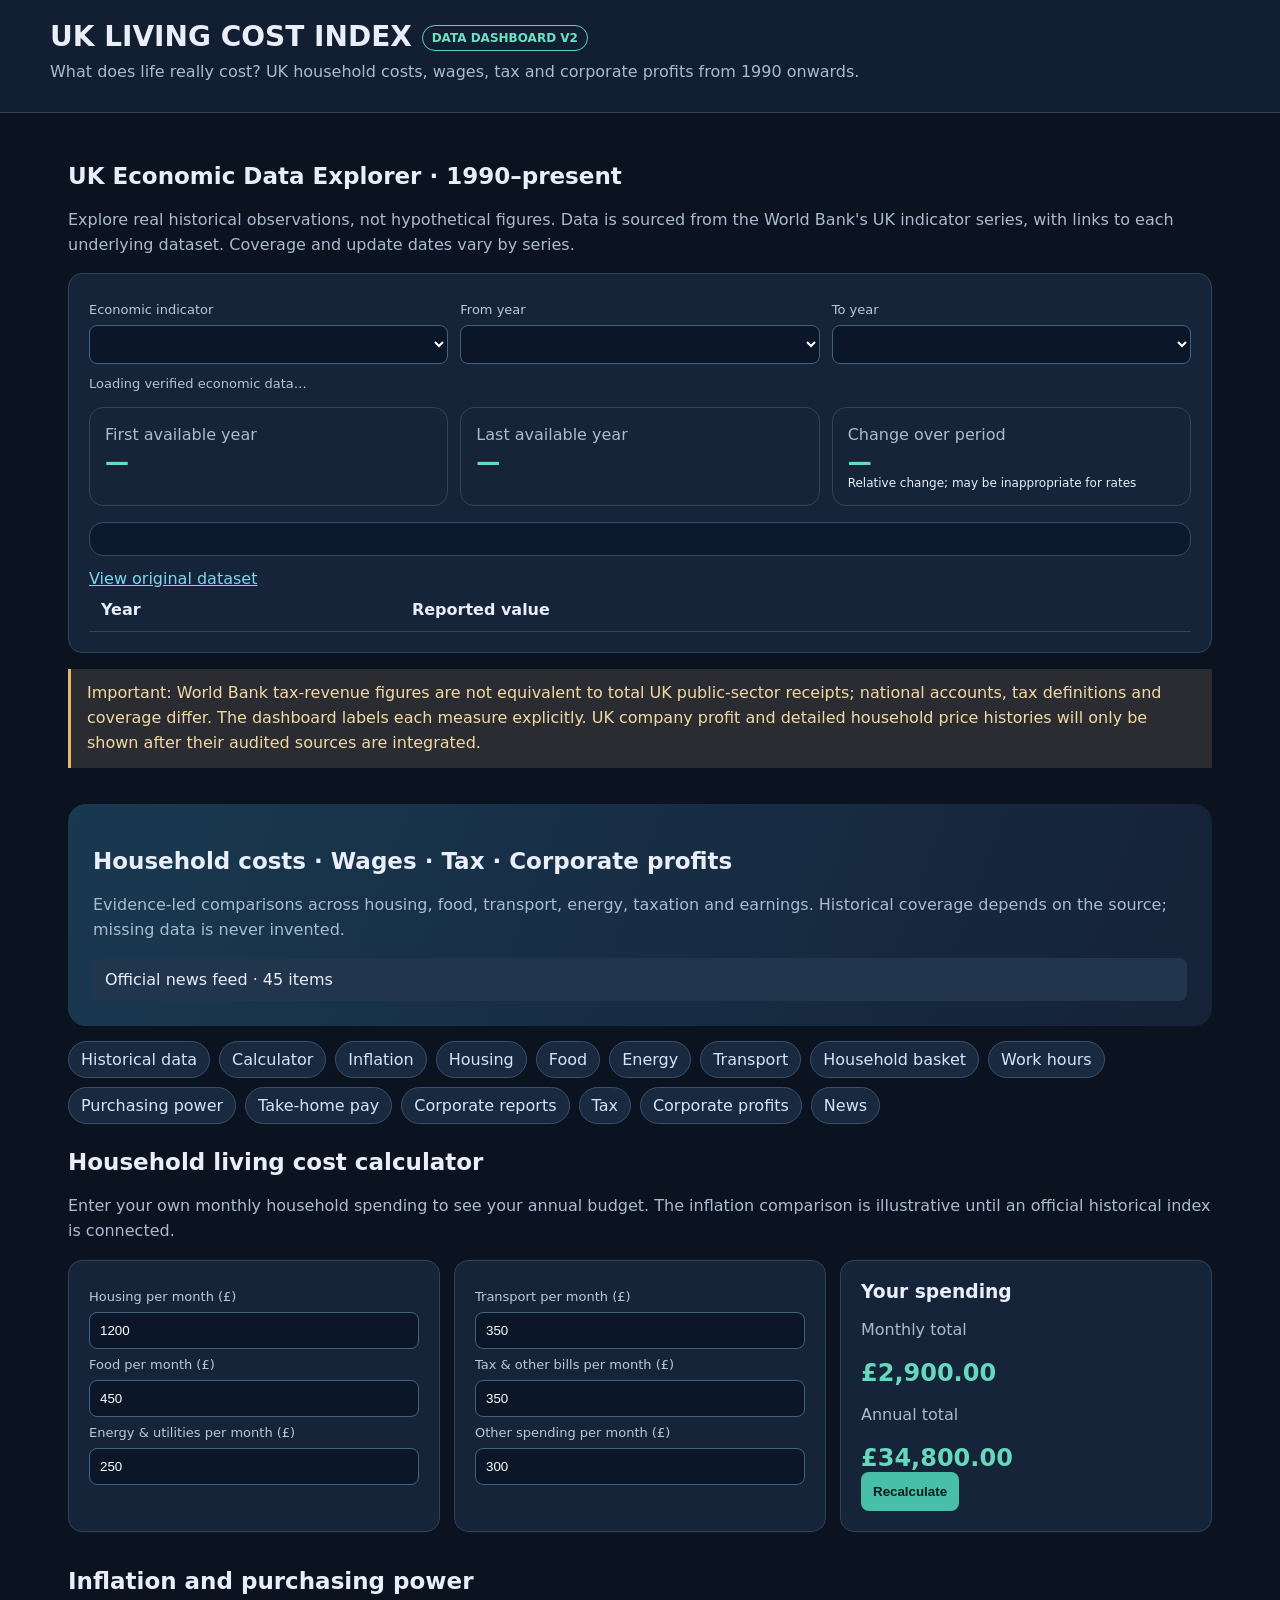
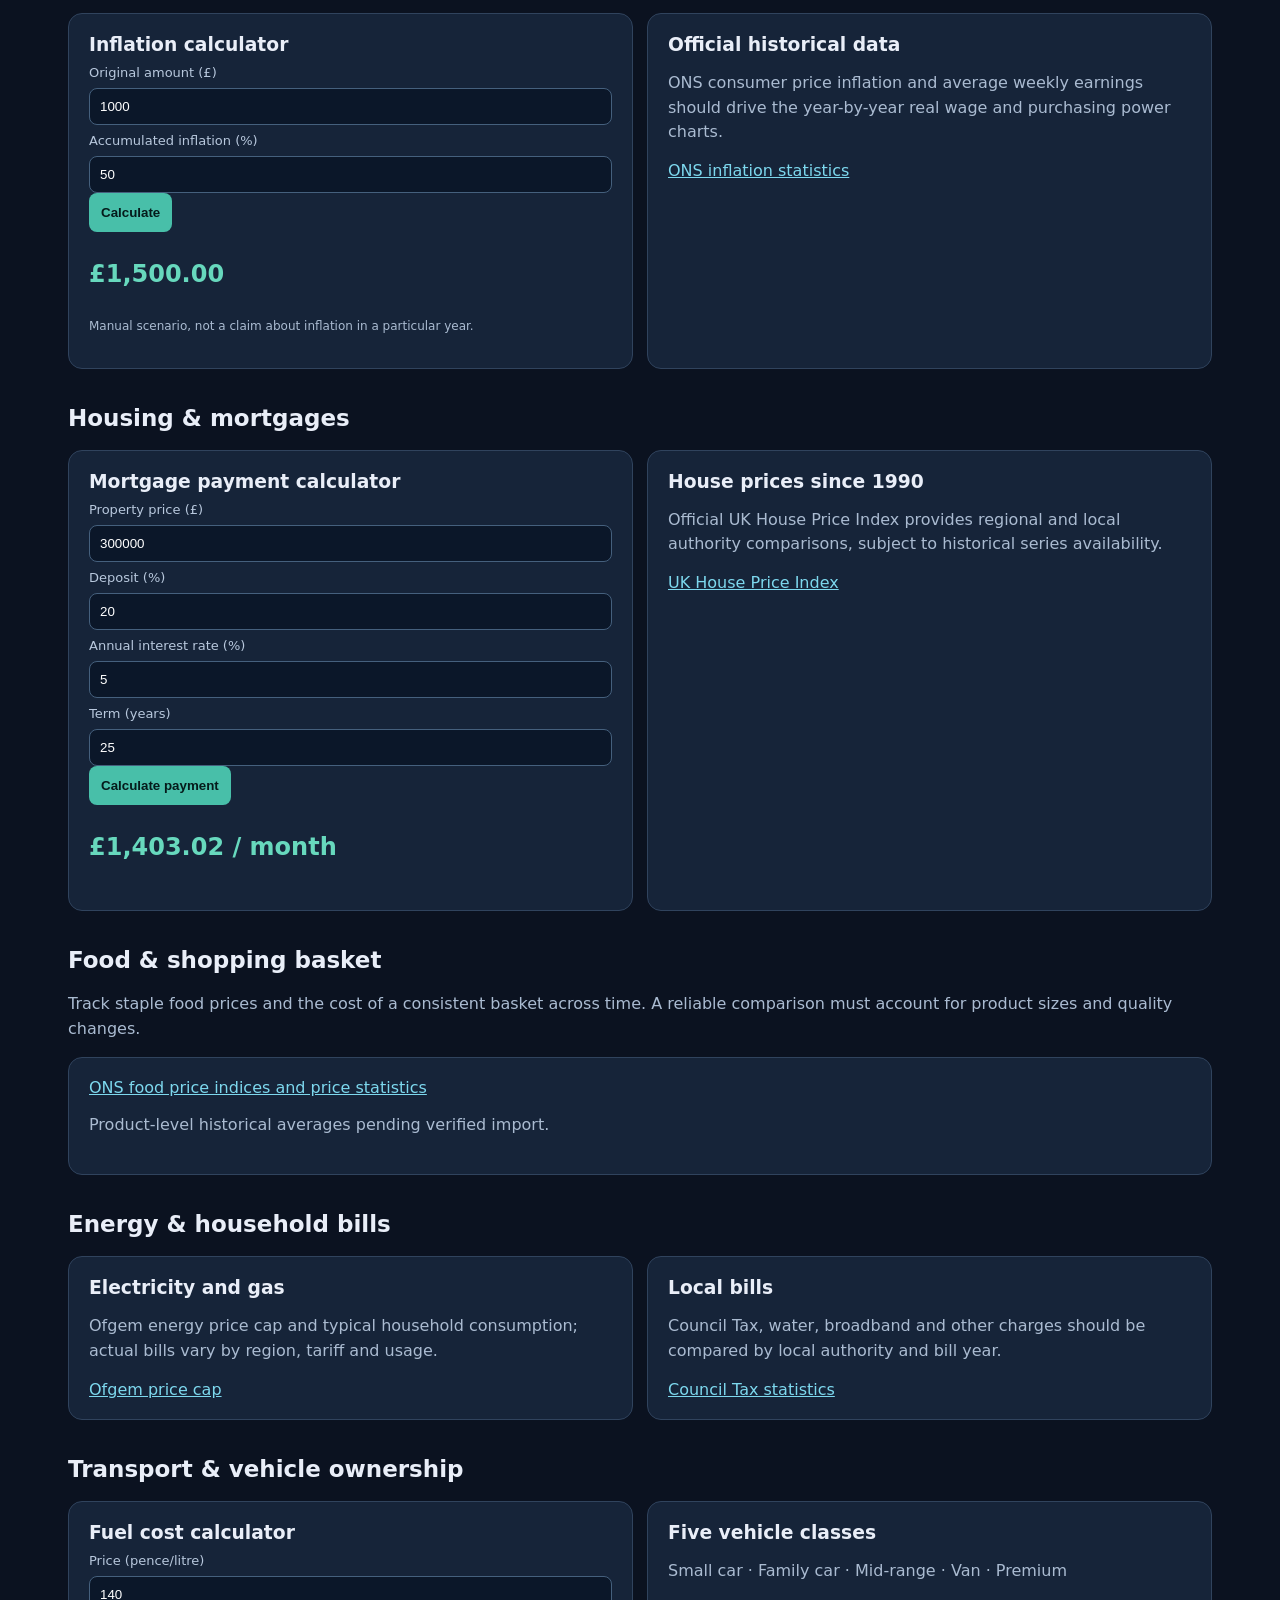
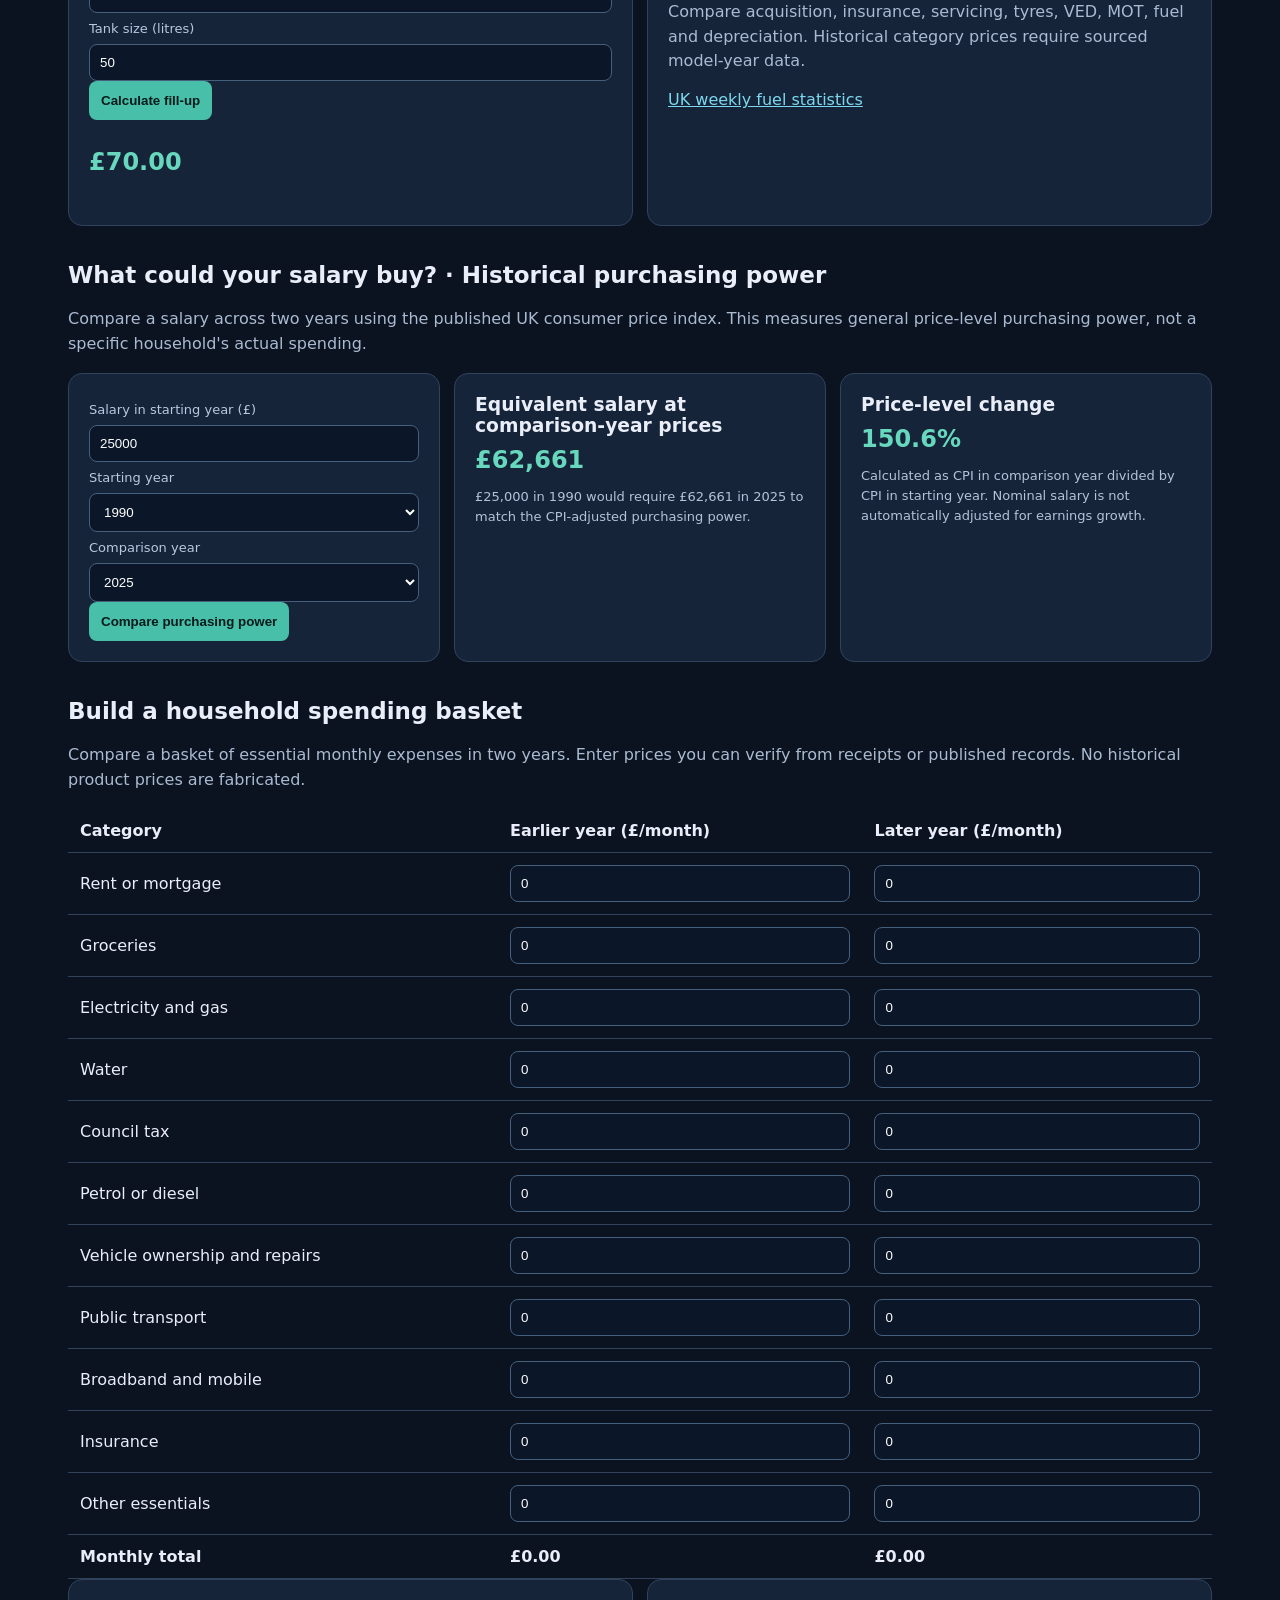
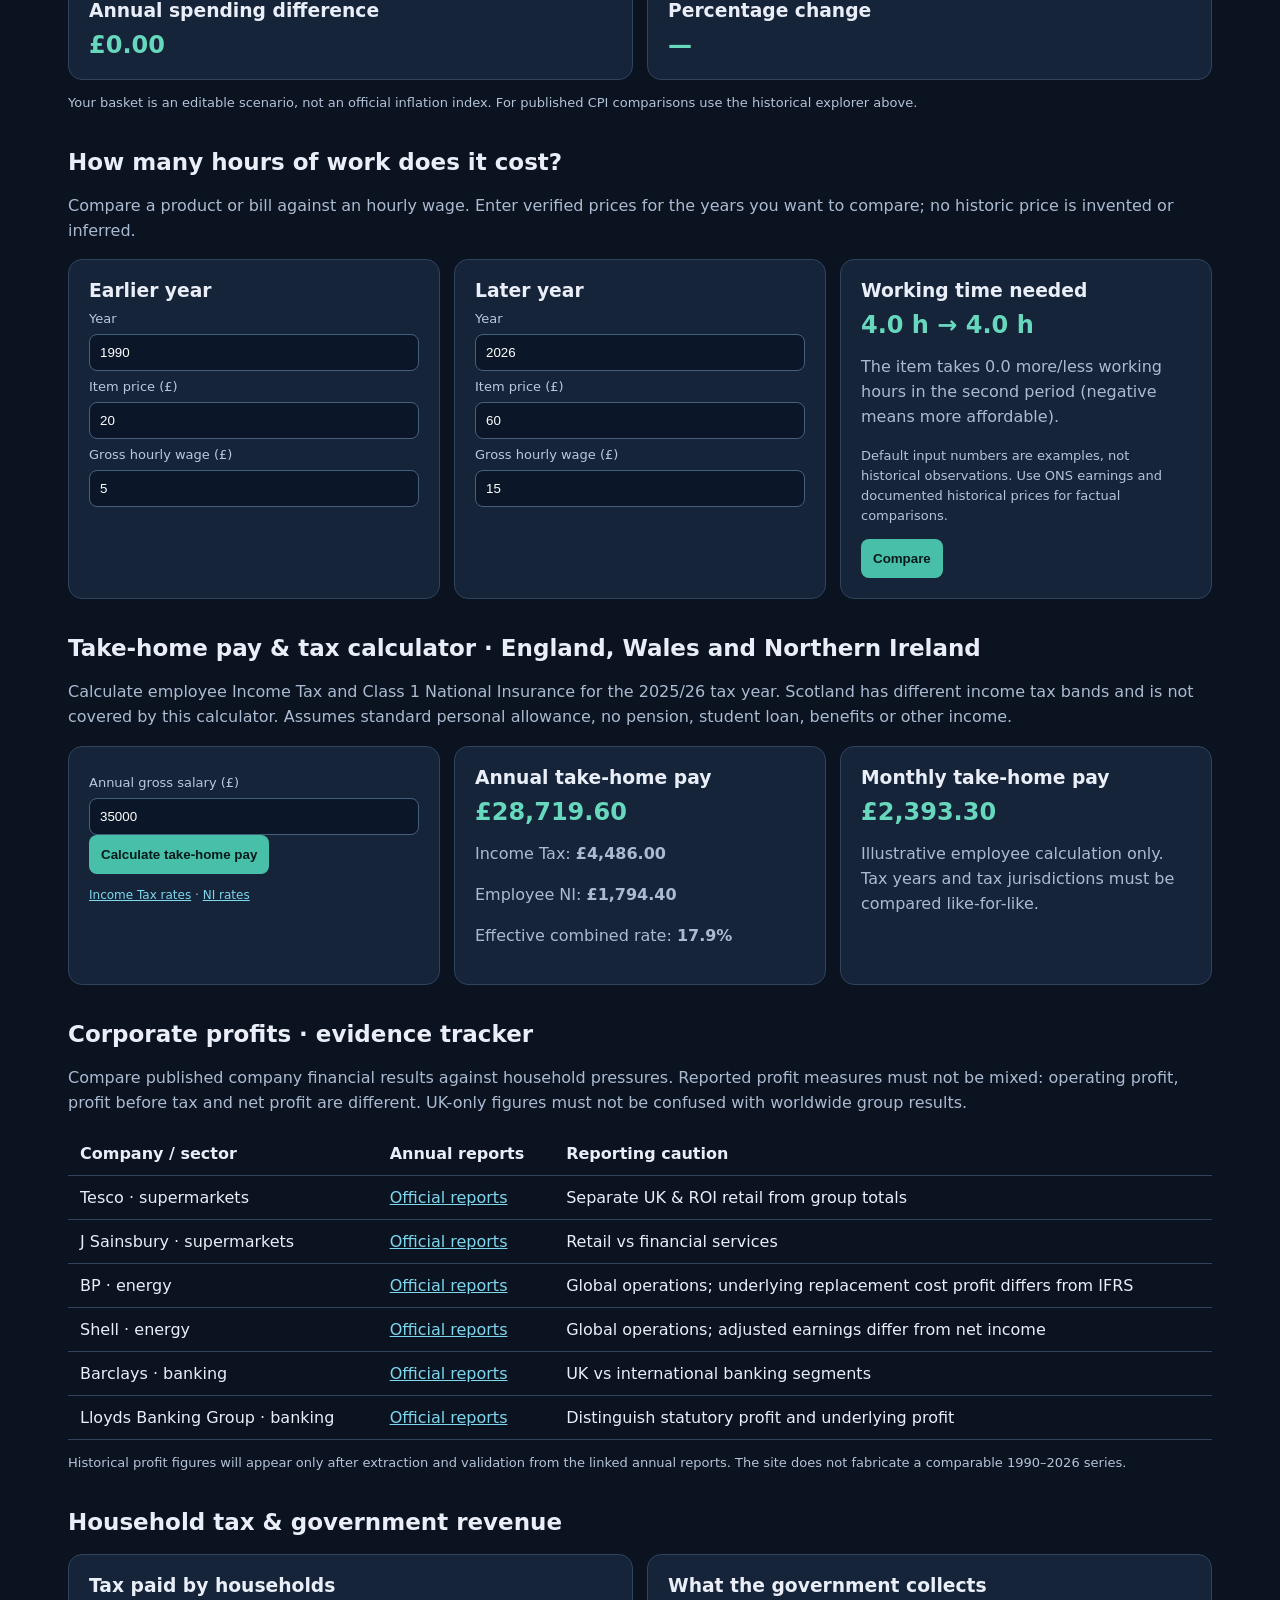
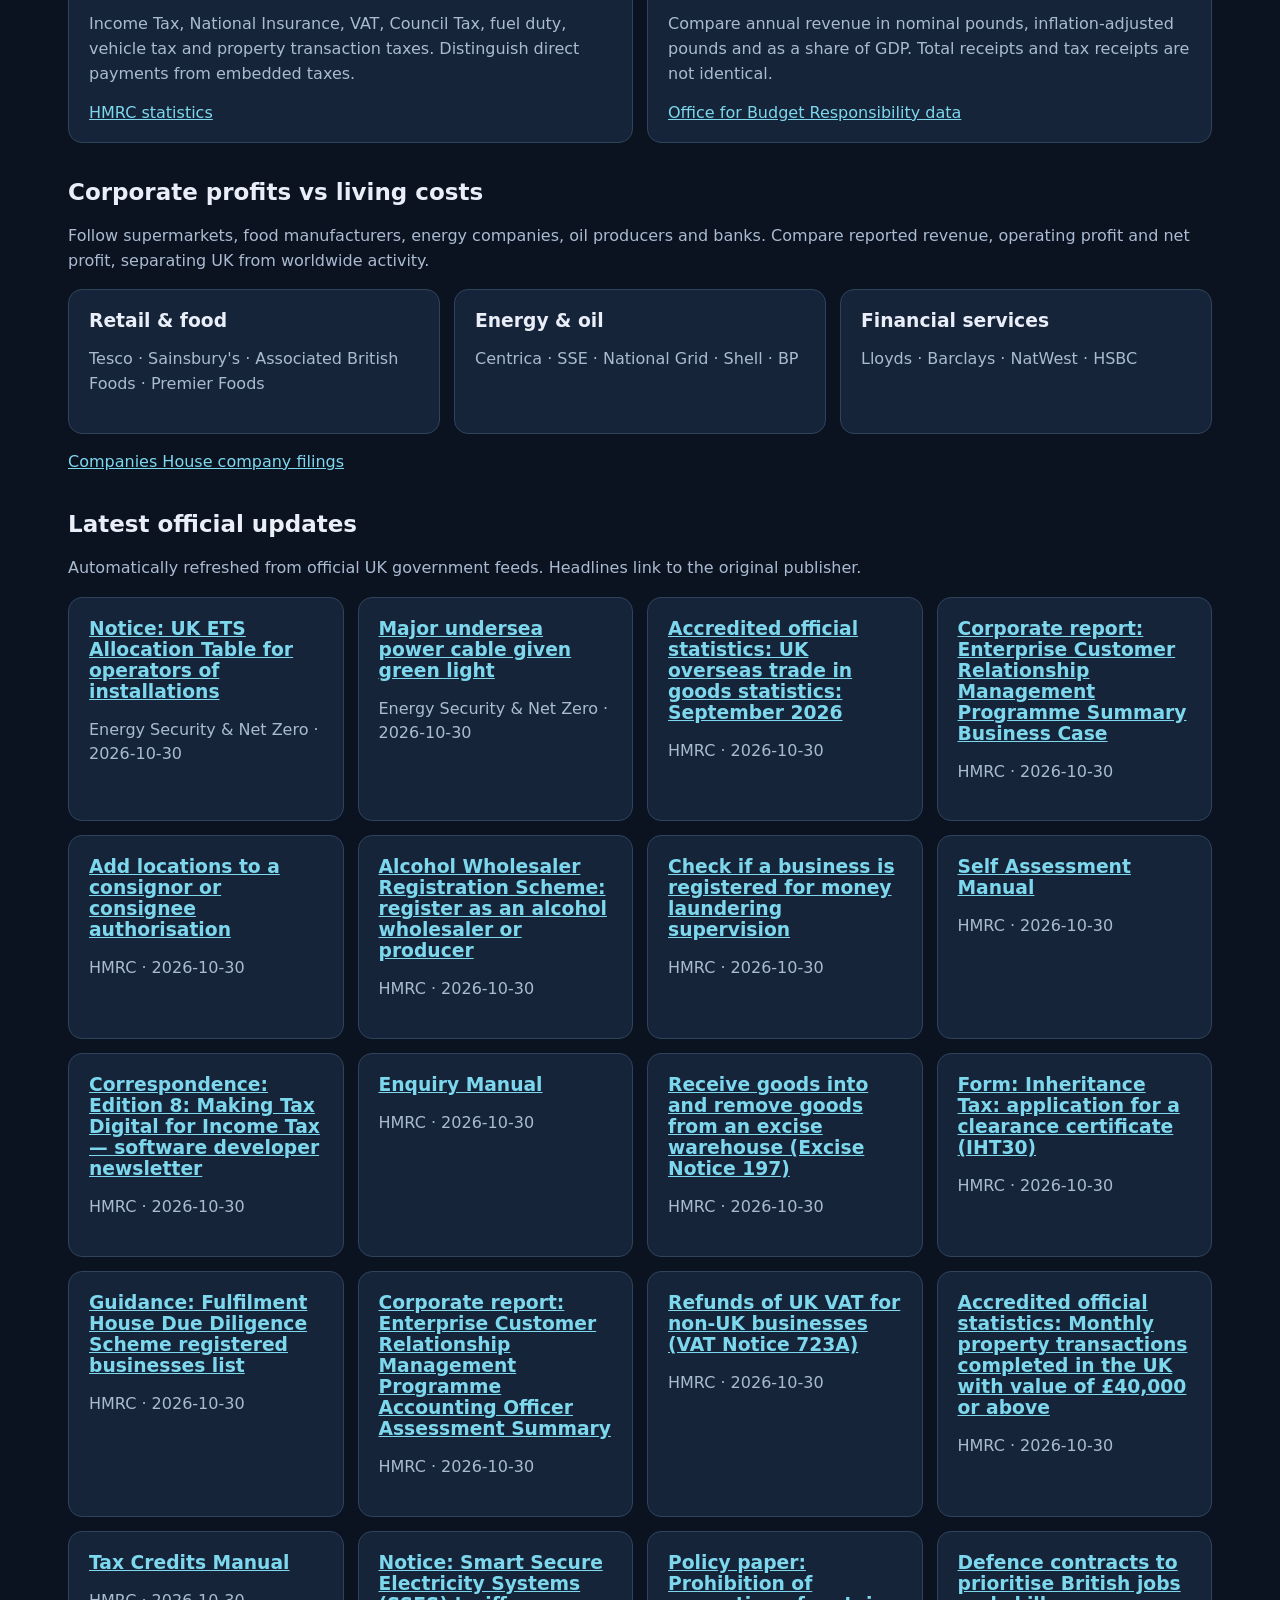
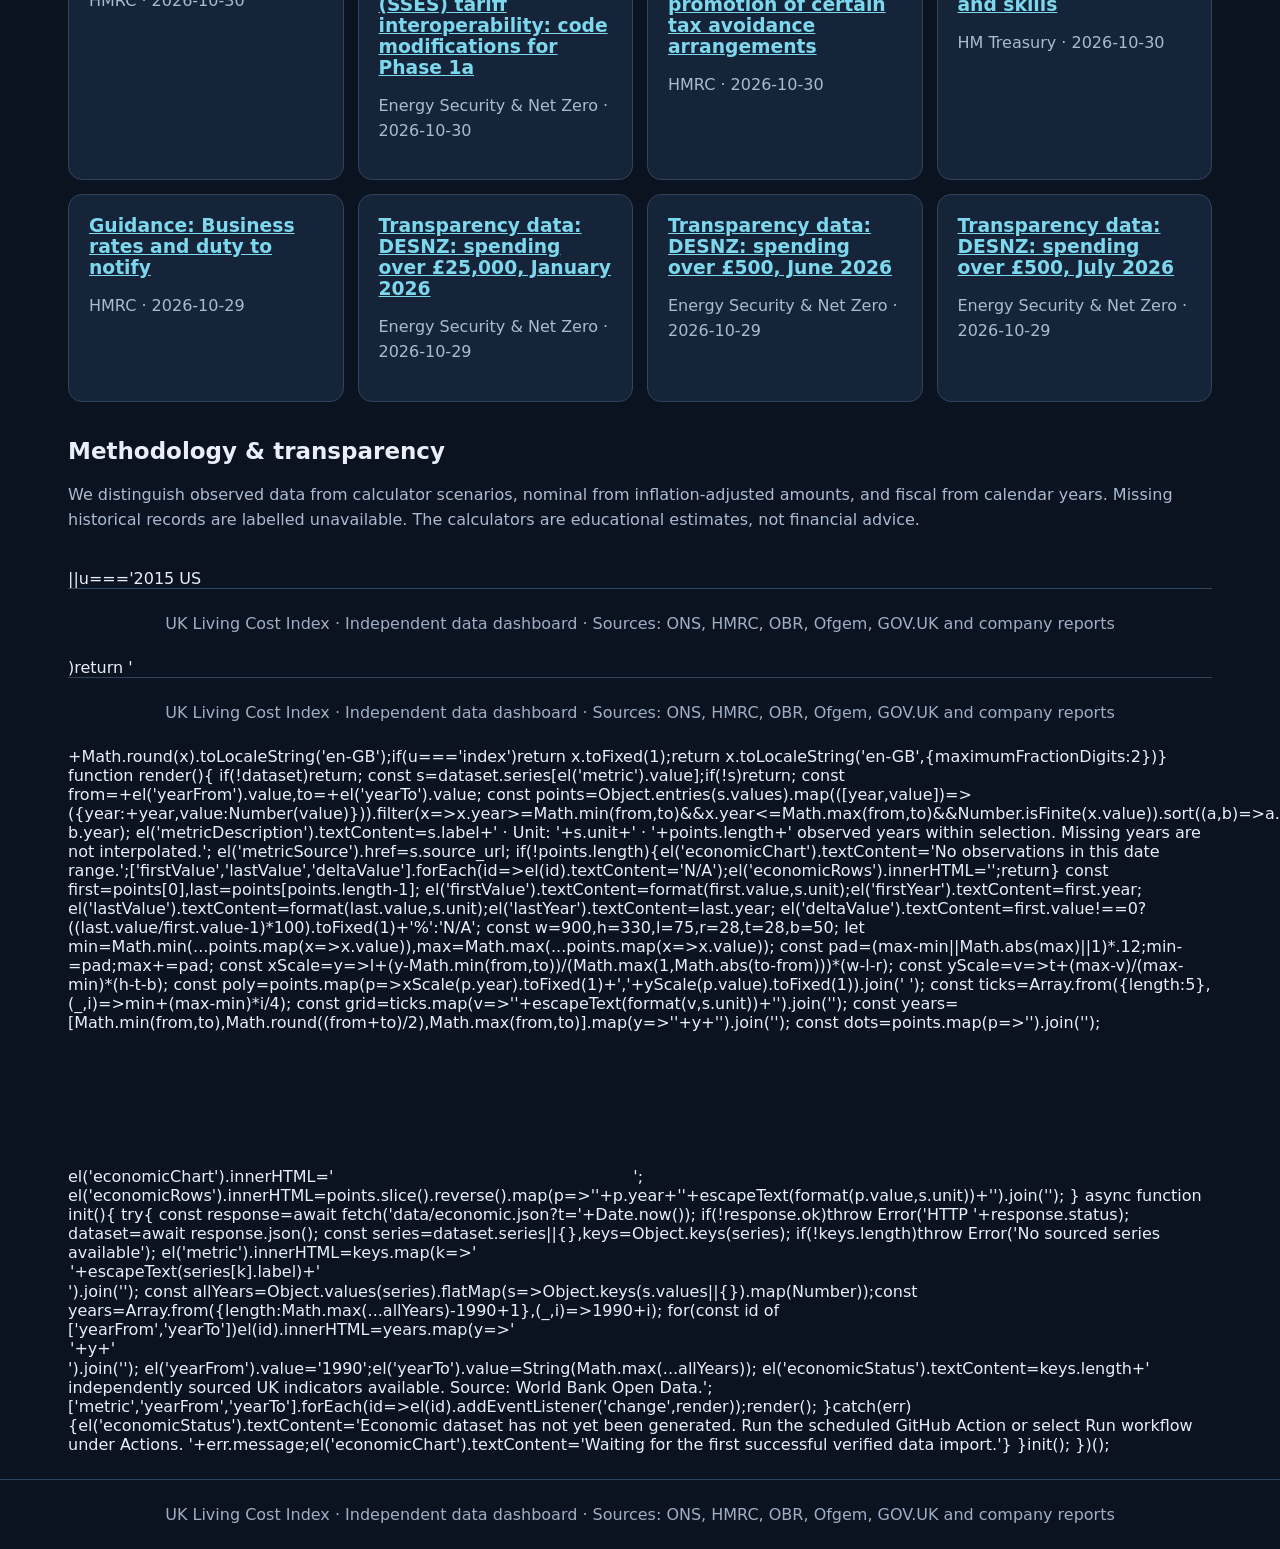
==== index.html @ 04345f2c "Add source-linked corporate profit accountability tracker and accounting safeguards" ====
<!doctype html><html lang="en"><head><meta charset="utf-8"><meta name="viewport" content="width=device-width,initial-scale=1"><title>UK Living Cost Index | 1990–Today</title><meta name="description" content="Explore UK living costs, inflation, housing, tax, energy, food, transport and company profits since 1990."><style>:root{font-family:Inter,system-ui,Arial;background:#0b1220;color:#e9eef8}*{box-sizing:border-box}body{margin:0}header{background:#121e31;border-bottom:1px solid #31415c;padding:20px max(20px,calc((100vw - 1180px)/2))}h1{margin:0;font-size:28px}header p{color:#aabbd1;margin:7px 0}main{max-width:1180px;margin:auto;padding:25px 18px}nav{display:flex;flex-wrap:wrap;gap:9px;margin:15px 0 25px}nav a,.pill{border:1px solid #3b506b;border-radius:20px;padding:8px 12px;color:#d6e4fa;text-decoration:none;background:#182940}section{margin:25px 0 36px}h2{font-size:23px}p,.muted{color:#aabbd1;line-height:1.55}.grid{display:grid;grid-template-columns:repeat(auto-fit,minmax(220px,1fr));gap:14px}.card{background:#162439;border:1px solid #30435d;border-radius:14px;padding:20px}.card h3{margin:0 0 10px}.number{font-size:28px;font-weight:800;color:#67d8bd}label{display:block;color:#b8c8dd;font-size:13px;margin:8px 0}input,select{background:#0b1729;border:1px solid #45607d;color:white;border-radius:8px;padding:10px;width:100%}button{background:#48bfa9;color:#051b1b;border:0;border-radius:8px;padding:12px;font-weight:700;cursor:pointer}table{border-collapse:collapse;width:100%}td,th{padding:12px;text-align:left;border-bottom:1px solid #31435b}a{color:#7dd8ee}.scroll{overflow-x:auto}.small{font-size:12px}.status{background:#21354c;border-radius:8px;padding:12px}.hero{padding:25px;background:linear-gradient(110deg,#193950,#152238);border-radius:18px}.result{font-size:24px;color:#67d8bd;font-weight:800}footer{border-top:1px solid #30435d;padding:25px;text-align:center;color:#9eafc5}@media(max-width:600px){h1{font-size:24px}}</style></head><body><header><h1>UK LIVING COST INDEX <span style="font-size:12px;vertical-align:middle;border:1px solid #55d5b7;padding:5px 9px;border-radius:20px;color:#6be2c3">DATA DASHBOARD V2</span></h1><p>What does life really cost? UK household costs, wages, tax and corporate profits from 1990 onwards.</p></header><main><section id="data-explorer"><h2>UK Economic Data Explorer · 1990–present</h2><p>Explore real historical observations, not hypothetical figures. Data is sourced from the World Bank's UK indicator series, with links to each underlying dataset. Coverage and update dates vary by series.</p><div class="card"><div class="explorer-controls"><div><label for="metric">Economic indicator</label><select id="metric"></select></div><div><label for="yearFrom">From year</label><select id="yearFrom"></select></div><div><label for="yearTo">To year</label><select id="yearTo"></select></div></div><div id="economicStatus" class="data-note" style="margin-top:12px">Loading verified economic data…</div><div class="compare-cards"><div class="card"><div class="muted">First available year</div><strong id="firstValue">—</strong><div id="firstYear" class="small"></div></div><div class="card"><div class="muted">Last available year</div><strong id="lastValue">—</strong><div id="lastYear" class="small"></div></div><div class="card"><div class="muted">Change over period</div><strong id="deltaValue">—</strong><div class="small">Relative change; may be inappropriate for rates</div></div></div><div class="chart-shell" id="economicChart" role="img" aria-label="Historical UK economic data chart"></div><p class="data-note" id="metricDescription"></p><a id="metricSource" target="_blank" rel="noopener noreferrer" href="https://data.worldbank.org/country/united-kingdom">View original dataset</a><div class="scroll"><table class="table-mini"><thead><tr><th>Year</th><th>Reported value</th></tr></thead><tbody id="economicRows"></tbody></table></div></div><p class="warning">Important: World Bank tax-revenue figures are not equivalent to total UK public-sector receipts; national accounts, tax definitions and coverage differ. The dashboard labels each measure explicitly. UK company profit and detailed household price histories will only be shown after their audited sources are integrated.</p></section>
<script>
(function(){
const escapeText=s=>String(s??'').replace(/[&<>"']/g,c=>({'&':'&amp;','<':'&lt;','>':'&gt;','"':'&quot;',"'":'&#39;'}[c]));
const el=id=>document.getElementById(id);
let dataset=null;
function format(v,u){if(v===null||v===undefined||!Number.isFinite(Number(v)))return 'N/A';let x=Number(v);if(u==='%')return x.toFixed(1)+'%';if(u==='US<footer>UK Living Cost Index · Independent data dashboard · Sources: ONS, HMRC, OBR, Ofgem, GOV.UK and company reports</footer><script>const gbp=x=>new Intl.NumberFormat('en-GB',{style:'currency',currency:'GBP',maximumFractionDigits:2}).format(x);const n=id=>Math.max(0,Number(document.getElementById(id).value)||0);function calculate(){let m=['housingInput','foodInput','energyInput','transportInput','taxInput','otherInput'].reduce((s,id)=>s+n(id),0);document.getElementById('monthly').textContent=gbp(m);document.getElementById('annual').textContent=gbp(m*12)}function inflationCalc(){document.getElementById('inflationResult').textContent=gbp(n('amount')*(1+n('inflationRate')/100))}function mortgageCalc(){let p=n('price')*(1-Math.min(n('deposit'),100)/100),r=n('mortgageRate')/1200,t=Math.max(1,n('term')*12);document.getElementById('mortgageResult').textContent=gbp(r?p*r/(1-Math.pow(1+r,-t)):p/t)+' / month'}function fuelCalc(){document.getElementById('fuelResult').textContent=gbp(n('fuelPrice')*n('tank')/100)}function safe(s){return String(s||'').replace(/[&<>"']/g,c=>({'&':'&amp;','<':'&lt;','>':'&gt;','"':'&quot;',"'":'&#39;'}[c]))}async function loadNews(){try{let r=await fetch('data/stories.json?t='+Date.now());if(!r.ok)throw Error('unavailable');let d=await r.json(),items=Array.isArray(d)?d:(d.stories||[]);document.getElementById('updated').textContent='Official news feed · '+items.length+' items';document.getElementById('stories').innerHTML=items.length?items.slice(0,24).map(x=>'<article class="card"><h3><a target="_blank" rel="noopener noreferrer" href="'+safe(/^https:\/\//.test(x.url)?x.url:'#')+'">'+safe(x.title)+'</a></h3><p>'+safe(x.source||'GOV.UK')+' · '+safe((x.date||x.published||'').slice(0,10))+'</p></article>').join(''):'<div class="card">No verified stories have been imported yet.</div>'}catch(e){document.getElementById('updated').textContent='News feed awaiting first scheduled update';document.getElementById('stories').innerHTML='<div class="card">News will appear after the first successful update.</div>'}}calculate();inflationCalc();mortgageCalc();fuelCalc();loadNews()</script><div class="hero"><h2>Household costs · Wages · Tax · Corporate profits</h2><p>Evidence-led comparisons across housing, food, transport, energy, taxation and earnings. Historical coverage depends on the source; missing data is never invented.</p><div class="status" id="updated">Loading latest verified headlines…</div></div><nav><a href="#data-explorer">Historical data</a><a href="#calculator">Calculator</a><a href="#inflation">Inflation</a><a href="#housing">Housing</a><a href="#food">Food</a><a href="#energy">Energy</a><a href="#transport">Transport</a><a href="#cost-basket">Household basket</a><a href="#affordability">Work hours</a><a href="#purchasing-power">Purchasing power</a><a href="#income-tax">Take-home pay</a><a href="#corporate-accountability">Corporate reports</a><a href="#tax">Tax</a><a href="#profits">Corporate profits</a><a href="#news">News</a></nav><section id="calculator"><h2>Household living cost calculator</h2><p>Enter your own monthly household spending to see your annual budget. The inflation comparison is illustrative until an official historical index is connected.</p><div class="grid"><div class="card"><label>Housing per month (£)</label><input id="housingInput" type="number" value="1200" min="0"><label>Food per month (£)</label><input id="foodInput" type="number" value="450" min="0"><label>Energy & utilities per month (£)</label><input id="energyInput" type="number" value="250" min="0"></div><div class="card"><label>Transport per month (£)</label><input id="transportInput" type="number" value="350" min="0"><label>Tax & other bills per month (£)</label><input id="taxInput" type="number" value="350" min="0"><label>Other spending per month (£)</label><input id="otherInput" type="number" value="300" min="0"></div><div class="card"><h3>Your spending</h3><p>Monthly total</p><div class="result" id="monthly">—</div><p>Annual total</p><div class="result" id="annual">—</div><button onclick="calculate()">Recalculate</button></div></div></section><section id="inflation"><h2>Inflation and purchasing power</h2><div class="grid"><div class="card"><h3>Inflation calculator</h3><label>Original amount (£)</label><input type="number" id="amount" value="1000"><label>Accumulated inflation (%)</label><input type="number" id="inflationRate" value="50"><button onclick="inflationCalc()">Calculate</button><p id="inflationResult" class="result"></p><p class="small">Manual scenario, not a claim about inflation in a particular year.</p></div><div class="card"><h3>Official historical data</h3><p>ONS consumer price inflation and average weekly earnings should drive the year-by-year real wage and purchasing power charts.</p><a href="https://www.ons.gov.uk/economy/inflationandpriceindices">ONS inflation statistics</a></div></div></section><section id="housing"><h2>Housing & mortgages</h2><div class="grid"><div class="card"><h3>Mortgage payment calculator</h3><label>Property price (£)</label><input id="price" type="number" value="300000"><label>Deposit (%)</label><input id="deposit" type="number" value="20"><label>Annual interest rate (%)</label><input id="mortgageRate" type="number" step=".1" value="5"><label>Term (years)</label><input id="term" type="number" value="25"><button onclick="mortgageCalc()">Calculate payment</button><p class="result" id="mortgageResult"></p></div><div class="card"><h3>House prices since 1990</h3><p>Official UK House Price Index provides regional and local authority comparisons, subject to historical series availability.</p><a href="https://www.gov.uk/government/collections/uk-house-price-index-reports">UK House Price Index</a></div></div></section><section id="food"><h2>Food & shopping basket</h2><p>Track staple food prices and the cost of a consistent basket across time. A reliable comparison must account for product sizes and quality changes.</p><div class="card"><a href="https://www.ons.gov.uk/economy/inflationandpriceindices">ONS food price indices and price statistics</a><p class="muted">Product-level historical averages pending verified import.</p></div></section><section id="energy"><h2>Energy & household bills</h2><div class="grid"><div class="card"><h3>Electricity and gas</h3><p>Ofgem energy price cap and typical household consumption; actual bills vary by region, tariff and usage.</p><a href="https://www.ofgem.gov.uk/energy-price-cap">Ofgem price cap</a></div><div class="card"><h3>Local bills</h3><p>Council Tax, water, broadband and other charges should be compared by local authority and bill year.</p><a href="https://www.gov.uk/government/collections/council-tax-statistics">Council Tax statistics</a></div></div></section><section id="transport"><h2>Transport & vehicle ownership</h2><div class="grid"><div class="card"><h3>Fuel cost calculator</h3><label>Price (pence/litre)</label><input id="fuelPrice" type="number" value="140"><label>Tank size (litres)</label><input id="tank" type="number" value="50"><button onclick="fuelCalc()">Calculate fill-up</button><p class="result" id="fuelResult"></p></div><div class="card"><h3>Five vehicle classes</h3><p>Small car · Family car · Mid-range · Van · Premium</p><p>Compare acquisition, insurance, servicing, tyres, VED, MOT, fuel and depreciation. Historical category prices require sourced model-year data.</p><a href="https://www.gov.uk/government/statistical-data-sets/oil-and-petroleum-products-weekly-statistics">UK weekly fuel statistics</a></div></div></section><section id="purchasing-power"><h2>What could your salary buy? · Historical purchasing power</h2><p>Compare a salary across two years using the published UK consumer price index. This measures general price-level purchasing power, not a specific household's actual spending.</p><div class="grid"><div class="card"><label>Salary in starting year (£)</label><input id="powerSalary" type="number" min="0" value="25000"><label>Starting year</label><select id="powerStart"></select><label>Comparison year</label><select id="powerEnd"></select><button id="powerRun" type="button">Compare purchasing power</button></div><div class="card"><h3>Equivalent salary at comparison-year prices</h3><div class="result" id="powerEquivalent">Waiting for CPI data…</div><p id="powerNarrative" class="data-note"></p></div><div class="card"><h3>Price-level change</h3><div class="result" id="powerInflation">—</div><p class="data-note">Calculated as CPI in comparison year divided by CPI in starting year. Nominal salary is not automatically adjusted for earnings growth.</p></div></div></section><script>(function(){const $=id=>document.getElementById(id),fmt=n=>new Intl.NumberFormat('en-GB',{style:'currency',currency:'GBP',maximumFractionDigits:0}).format(n);fetch('data/economic.json').then(r=>{if(!r.ok)throw Error('No CPI dataset');return r.json()}).then(data=>{let values=data.series&&data.series.cpi&&data.series.cpi.values;if(!values)throw Error('CPI unavailable');let years=Object.keys(values).filter(y=>Number(y)>=1990).sort();if(years.length<2)throw Error('Insufficient years');for(let id of ['powerStart','powerEnd'])$(id).innerHTML=years.map(y=>'<option value="'+y+'">'+y+'</option>').join('');$('powerStart').value=years[0];$('powerEnd').value=years[years.length-1];function calc(){let a=$('powerStart').value,b=$('powerEnd').value,s=Math.max(0,Number($('powerSalary').value)||0),factor=values[b]/values[a];$('powerEquivalent').textContent=fmt(s*factor);$('powerInflation').textContent=((factor-1)*100).toFixed(1)+'%';$('powerNarrative').textContent=fmt(s)+' in '+a+' would require '+fmt(s*factor)+' in '+b+' to match the CPI-adjusted purchasing power.'}['powerStart','powerEnd','powerSalary'].forEach(id=>$(id).addEventListener('change',calc));$('powerRun').addEventListener('click',calc);calc()}).catch(e=>{$('powerEquivalent').textContent='Historical CPI data pending';$('powerNarrative').textContent='The automatic data import must complete before verified comparisons can be shown.'})})();</script><section id="cost-basket"><h2>Build a household spending basket</h2><p>Compare a basket of essential monthly expenses in two years. Enter prices you can verify from receipts or published records. No historical product prices are fabricated.</p><div class="scroll"><table><thead><tr><th>Category</th><th>Earlier year (£/month)</th><th>Later year (£/month)</th></tr></thead><tbody id="basketRows"></tbody><tfoot><tr><th>Monthly total</th><th id="basketEarlier">—</th><th id="basketLater">—</th></tr></tfoot></table></div><div class="grid"><div class="card"><h3>Annual spending difference</h3><div class="result" id="basketAnnual">—</div></div><div class="card"><h3>Percentage change</h3><div class="result" id="basketChange">—</div></div></div><p class="data-note">Your basket is an editable scenario, not an official inflation index. For published CPI comparisons use the historical explorer above.</p></section><script>(function(){const categories=['Rent or mortgage','Groceries','Electricity and gas','Water','Council tax','Petrol or diesel','Vehicle ownership and repairs','Public transport','Broadband and mobile','Insurance','Other essentials'];const e=id=>document.getElementById(id),gbp=v=>new Intl.NumberFormat('en-GB',{style:'currency',currency:'GBP'}).format(v);e('basketRows').innerHTML=categories.map((c,i)=>'<tr><td>'+c+'</td><td><input aria-label="'+c+' earlier monthly cost" type="number" min="0" step=".01" data-basket="earlier" value="0"></td><td><input aria-label="'+c+' later monthly cost" type="number" min="0" step=".01" data-basket="later" value="0"></td></tr>').join('');function calc(){let a=0,b=0;document.querySelectorAll('[data-basket="earlier"]').forEach(x=>a+=Math.max(0,Number(x.value)||0));document.querySelectorAll('[data-basket="later"]').forEach(x=>b+=Math.max(0,Number(x.value)||0));e('basketEarlier').textContent=gbp(a);e('basketLater').textContent=gbp(b);e('basketAnnual').textContent=gbp((b-a)*12);e('basketChange').textContent=a>0?((b/a-1)*100).toFixed(1)+'%':'—'}e('basketRows').addEventListener('input',calc);calc()})();</script><section id="affordability"><h2>How many hours of work does it cost?</h2><p>Compare a product or bill against an hourly wage. Enter verified prices for the years you want to compare; no historic price is invented or inferred.</p><div class="grid"><div class="card"><h3>Earlier year</h3><label>Year</label><input type="number" id="affYear1" min="1990" max="2026" value="1990"><label>Item price (£)</label><input type="number" id="affPrice1" min="0" step=".01" value="20"><label>Gross hourly wage (£)</label><input type="number" id="affWage1" min=".01" step=".01" value="5"></div><div class="card"><h3>Later year</h3><label>Year</label><input type="number" id="affYear2" min="1990" max="2026" value="2026"><label>Item price (£)</label><input type="number" id="affPrice2" min="0" step=".01" value="60"><label>Gross hourly wage (£)</label><input type="number" id="affWage2" min=".01" step=".01" value="15"></div><div class="card"><h3>Working time needed</h3><div class="result" id="affResult">—</div><p id="affNarrative"></p><p class="data-note">Default input numbers are examples, not historical observations. Use ONS earnings and documented historical prices for factual comparisons.</p><button id="affRun" type="button">Compare</button></div></div></section><script>(function(){const e=id=>document.getElementById(id);function run(){let p1=Number(e('affPrice1').value),p2=Number(e('affPrice2').value),w1=Number(e('affWage1').value),w2=Number(e('affWage2').value);if(w1<=0||w2<=0||p1<0||p2<0){e('affResult').textContent='Enter valid prices and wages';return}let a=p1/w1,b=p2/w2;e('affResult').textContent=a.toFixed(1)+' h → '+b.toFixed(1)+' h';e('affNarrative').textContent='The item takes '+(b-a).toFixed(1)+' more/less working hours in the second period (negative means more affordable).'}e('affRun').addEventListener('click',run);['affPrice1','affPrice2','affWage1','affWage2'].forEach(id=>e(id).addEventListener('input',run));run()})();</script><section id="income-tax"><h2>Take-home pay & tax calculator · England, Wales and Northern Ireland</h2><p>Calculate employee Income Tax and Class 1 National Insurance for the 2025/26 tax year. Scotland has different income tax bands and is not covered by this calculator. Assumes standard personal allowance, no pension, student loan, benefits or other income.</p><div class="grid"><div class="card"><label>Annual gross salary (£)</label><input id="grossSalary" type="number" min="0" value="35000"><button id="taxCalculate" type="button">Calculate take-home pay</button><p class="small"><a href="https://www.gov.uk/income-tax-rates">Income Tax rates</a> · <a href="https://www.gov.uk/national-insurance-rates-letters">NI rates</a></p></div><div class="card"><h3>Annual take-home pay</h3><div class="result" id="netSalary">—</div><p>Income Tax: <strong id="incomeTax">—</strong></p><p>Employee NI: <strong id="nationalInsurance">—</strong></p><p>Effective combined rate: <strong id="effectiveTax">—</strong></p></div><div class="card"><h3>Monthly take-home pay</h3><div class="result" id="netMonthly">—</div><p>Illustrative employee calculation only. Tax years and tax jurisdictions must be compared like-for-like.</p></div></div></section><script>(function(){const f=id=>document.getElementById(id);const money=x=>new Intl.NumberFormat('en-GB',{style:'currency',currency:'GBP'}).format(x);function compute(){let g=Math.max(0,Number(f('grossSalary').value)||0);let allowance=Math.max(0,12570-Math.max(0,g-100000)/2);let taxable=Math.max(0,g-allowance);let basic=37700;let basicTax=Math.min(taxable,37700)*.2;let higherTax=Math.min(Math.max(0,taxable-37700),Math.max(0,125140-allowance-37700))*.4;let additionalTax=Math.max(0,taxable-37700-Math.max(0,125140-allowance-37700))*.45;let tax=basicTax+higherTax+additionalTax;let ni=Math.min(Math.max(0,g-12570),37700)*.08+Math.max(0,g-50270)*.02;let net=g-tax-ni;f('netSalary').textContent=money(net);f('netMonthly').textContent=money(net/12);f('incomeTax').textContent=money(tax);f('nationalInsurance').textContent=money(ni);f('effectiveTax').textContent=(g?((tax+ni)/g*100):0).toFixed(1)+'%'}f('taxCalculate').addEventListener('click',compute);f('grossSalary').addEventListener('input',compute);compute()})();</script><section id="corporate-accountability"><h2>Corporate profits · evidence tracker</h2><p>Compare published company financial results against household pressures. Reported profit measures must not be mixed: operating profit, profit before tax and net profit are different. UK-only figures must not be confused with worldwide group results.</p><div class="scroll"><table><thead><tr><th>Company / sector</th><th>Annual reports</th><th>Reporting caution</th></tr></thead><tbody><tr><td>Tesco · supermarkets</td><td><a href="https://www.tescoplc.com/investors/reports-results-and-presentations/">Official reports</a></td><td>Separate UK & ROI retail from group totals</td></tr><tr><td>J Sainsbury · supermarkets</td><td><a href="https://www.about.sainsburys.co.uk/investors/reports">Official reports</a></td><td>Retail vs financial services</td></tr><tr><td>BP · energy</td><td><a href="https://www.bp.com/en/global/corporate/investors/results-reporting-and-presentations/annual-report.html">Official reports</a></td><td>Global operations; underlying replacement cost profit differs from IFRS</td></tr><tr><td>Shell · energy</td><td><a href="https://www.shell.com/investors/results-and-reporting/annual-report.html">Official reports</a></td><td>Global operations; adjusted earnings differ from net income</td></tr><tr><td>Barclays · banking</td><td><a href="https://home.barclays/investor-relations/reports-and-events/annual-reports/">Official reports</a></td><td>UK vs international banking segments</td></tr><tr><td>Lloyds Banking Group · banking</td><td><a href="https://www.lloydsbankinggroup.com/investors/financial-downloads.html">Official reports</a></td><td>Distinguish statutory profit and underlying profit</td></tr></tbody></table></div><p class="data-note">Historical profit figures will appear only after extraction and validation from the linked annual reports. The site does not fabricate a comparable 1990–2026 series.</p></section><section id="tax"><h2>Household tax & government revenue</h2><div class="grid"><div class="card"><h3>Tax paid by households</h3><p>Income Tax, National Insurance, VAT, Council Tax, fuel duty, vehicle tax and property transaction taxes. Distinguish direct payments from embedded taxes.</p><a href="https://www.gov.uk/government/organisations/hm-revenue-customs/about/statistics">HMRC statistics</a></div><div class="card"><h3>What the government collects</h3><p>Compare annual revenue in nominal pounds, inflation-adjusted pounds and as a share of GDP. Total receipts and tax receipts are not identical.</p><a href="https://obr.uk/data/">Office for Budget Responsibility data</a></div></div></section><section id="profits"><h2>Corporate profits vs living costs</h2><p>Follow supermarkets, food manufacturers, energy companies, oil producers and banks. Compare reported revenue, operating profit and net profit, separating UK from worldwide activity.</p><div class="grid"><div class="card"><h3>Retail & food</h3><p>Tesco · Sainsbury's · Associated British Foods · Premier Foods</p></div><div class="card"><h3>Energy & oil</h3><p>Centrica · SSE · National Grid · Shell · BP</p></div><div class="card"><h3>Financial services</h3><p>Lloyds · Barclays · NatWest · HSBC</p></div></div><p><a href="https://find-and-update.company-information.service.gov.uk/">Companies House company filings</a></p></section><section id="news"><h2>Latest official updates</h2><p>Automatically refreshed from official UK government feeds. Headlines link to the original publisher.</p><div id="stories" class="grid"><div class="card">Loading…</div></div></section><section><h2>Methodology & transparency</h2><p>We distinguish observed data from calculator scenarios, nominal from inflation-adjusted amounts, and fiscal from calendar years. Missing historical records are labelled unavailable. The calculators are educational estimates, not financial advice.</p></section><style>
#data-explorer{scroll-margin-top:24px}.explorer-controls{display:grid;grid-template-columns:repeat(auto-fit,minmax(180px,1fr));gap:12px}.chart-shell{position:relative;overflow:hidden;background:#0c1a2d;border:1px solid #354b68;border-radius:14px;padding:16px;margin-top:14px}.chart-shell svg{display:block;width:100%;height:auto}.chart-legend{display:flex;flex-wrap:wrap;gap:14px;color:#a9c0d6;font-size:13px}.legend-dot{display:inline-block;width:9px;height:9px;border-radius:50%;margin-right:6px;background:#60dbc1}.data-note{font-size:13px;color:#b3c3d8}.compare-cards{display:grid;grid-template-columns:repeat(auto-fit,minmax(165px,1fr));gap:12px;margin:16px 0}.compare-cards .card{padding:15px}.compare-cards strong{font-size:24px;color:#64dbc1}.data-link{font-size:13px}.table-mini td{font-variant-numeric:tabular-nums}.warning{border-left:3px solid #e3b76c;padding:12px 16px;background:#2b2c32;color:#f1d9a3}
</style>
</body></html>||u==='2015 US<footer>UK Living Cost Index · Independent data dashboard · Sources: ONS, HMRC, OBR, Ofgem, GOV.UK and company reports</footer><script>const gbp=x=>new Intl.NumberFormat('en-GB',{style:'currency',currency:'GBP',maximumFractionDigits:2}).format(x);const n=id=>Math.max(0,Number(document.getElementById(id).value)||0);function calculate(){let m=['housingInput','foodInput','energyInput','transportInput','taxInput','otherInput'].reduce((s,id)=>s+n(id),0);document.getElementById('monthly').textContent=gbp(m);document.getElementById('annual').textContent=gbp(m*12)}function inflationCalc(){document.getElementById('inflationResult').textContent=gbp(n('amount')*(1+n('inflationRate')/100))}function mortgageCalc(){let p=n('price')*(1-Math.min(n('deposit'),100)/100),r=n('mortgageRate')/1200,t=Math.max(1,n('term')*12);document.getElementById('mortgageResult').textContent=gbp(r?p*r/(1-Math.pow(1+r,-t)):p/t)+' / month'}function fuelCalc(){document.getElementById('fuelResult').textContent=gbp(n('fuelPrice')*n('tank')/100)}function safe(s){return String(s||'').replace(/[&<>"']/g,c=>({'&':'&amp;','<':'&lt;','>':'&gt;','"':'&quot;',"'":'&#39;'}[c]))}async function loadNews(){try{let r=await fetch('data/stories.json?t='+Date.now());if(!r.ok)throw Error('unavailable');let d=await r.json(),items=Array.isArray(d)?d:(d.stories||[]);document.getElementById('updated').textContent='Official news feed · '+items.length+' items';document.getElementById('stories').innerHTML=items.length?items.slice(0,24).map(x=>'<article class="card"><h3><a target="_blank" rel="noopener noreferrer" href="'+safe(/^https:\/\//.test(x.url)?x.url:'#')+'">'+safe(x.title)+'</a></h3><p>'+safe(x.source||'GOV.UK')+' · '+safe((x.date||x.published||'').slice(0,10))+'</p></article>').join(''):'<div class="card">No verified stories have been imported yet.</div>'}catch(e){document.getElementById('updated').textContent='News feed awaiting first scheduled update';document.getElementById('stories').innerHTML='<div class="card">News will appear after the first successful update.</div>'}}calculate();inflationCalc();mortgageCalc();fuelCalc();loadNews()</script></body></html>)return '<footer>UK Living Cost Index · Independent data dashboard · Sources: ONS, HMRC, OBR, Ofgem, GOV.UK and company reports</footer><script>const gbp=x=>new Intl.NumberFormat('en-GB',{style:'currency',currency:'GBP',maximumFractionDigits:2}).format(x);const n=id=>Math.max(0,Number(document.getElementById(id).value)||0);function calculate(){let m=['housingInput','foodInput','energyInput','transportInput','taxInput','otherInput'].reduce((s,id)=>s+n(id),0);document.getElementById('monthly').textContent=gbp(m);document.getElementById('annual').textContent=gbp(m*12)}function inflationCalc(){document.getElementById('inflationResult').textContent=gbp(n('amount')*(1+n('inflationRate')/100))}function mortgageCalc(){let p=n('price')*(1-Math.min(n('deposit'),100)/100),r=n('mortgageRate')/1200,t=Math.max(1,n('term')*12);document.getElementById('mortgageResult').textContent=gbp(r?p*r/(1-Math.pow(1+r,-t)):p/t)+' / month'}function fuelCalc(){document.getElementById('fuelResult').textContent=gbp(n('fuelPrice')*n('tank')/100)}function safe(s){return String(s||'').replace(/[&<>"']/g,c=>({'&':'&amp;','<':'&lt;','>':'&gt;','"':'&quot;',"'":'&#39;'}[c]))}async function loadNews(){try{let r=await fetch('data/stories.json?t='+Date.now());if(!r.ok)throw Error('unavailable');let d=await r.json(),items=Array.isArray(d)?d:(d.stories||[]);document.getElementById('updated').textContent='Official news feed · '+items.length+' items';document.getElementById('stories').innerHTML=items.length?items.slice(0,24).map(x=>'<article class="card"><h3><a target="_blank" rel="noopener noreferrer" href="'+safe(/^https:\/\//.test(x.url)?x.url:'#')+'">'+safe(x.title)+'</a></h3><p>'+safe(x.source||'GOV.UK')+' · '+safe((x.date||x.published||'').slice(0,10))+'</p></article>').join(''):'<div class="card">No verified stories have been imported yet.</div>'}catch(e){document.getElementById('updated').textContent='News feed awaiting first scheduled update';document.getElementById('stories').innerHTML='<div class="card">News will appear after the first successful update.</div>'}}calculate();inflationCalc();mortgageCalc();fuelCalc();loadNews()</script></body></html>+Math.round(x).toLocaleString('en-GB');if(u==='index')return x.toFixed(1);return x.toLocaleString('en-GB',{maximumFractionDigits:2})}
function render(){
if(!dataset)return;
const s=dataset.series[el('metric').value];if(!s)return;
const from=+el('yearFrom').value,to=+el('yearTo').value;
const points=Object.entries(s.values).map(([year,value])=>({year:+year,value:Number(value)})).filter(x=>x.year>=Math.min(from,to)&&x.year<=Math.max(from,to)&&Number.isFinite(x.value)).sort((a,b)=>a.year-b.year);
el('metricDescription').textContent=s.label+' · Unit: '+s.unit+' · '+points.length+' observed years within selection. Missing years are not interpolated.';
el('metricSource').href=s.source_url;
if(!points.length){el('economicChart').textContent='No observations in this date range.';['firstValue','lastValue','deltaValue'].forEach(id=>el(id).textContent='N/A');el('economicRows').innerHTML='';return}
const first=points[0],last=points[points.length-1];
el('firstValue').textContent=format(first.value,s.unit);el('firstYear').textContent=first.year;
el('lastValue').textContent=format(last.value,s.unit);el('lastYear').textContent=last.year;
el('deltaValue').textContent=first.value!==0?((last.value/first.value-1)*100).toFixed(1)+'%':'N/A';
const w=900,h=330,l=75,r=28,t=28,b=50;
let min=Math.min(...points.map(x=>x.value)),max=Math.max(...points.map(x=>x.value));
const pad=(max-min||Math.abs(max)||1)*.12;min-=pad;max+=pad;
const xScale=y=>l+(y-Math.min(from,to))/(Math.max(1,Math.abs(to-from)))*(w-l-r);
const yScale=v=>t+(max-v)/(max-min)*(h-t-b);
const poly=points.map(p=>xScale(p.year).toFixed(1)+','+yScale(p.value).toFixed(1)).join(' ');
const ticks=Array.from({length:5},(_,i)=>min+(max-min)*i/4);
const grid=ticks.map(v=>'<line x1="'+l+'" y1="'+yScale(v)+'" x2="'+(w-r)+'" y2="'+yScale(v)+'" stroke="#314760" stroke-dasharray="4 5"/><text x="'+(l-10)+'" y="'+(yScale(v)+4)+'" fill="#b8c8da" text-anchor="end" font-size="12">'+escapeText(format(v,s.unit))+'</text>').join('');
const years=[Math.min(from,to),Math.round((from+to)/2),Math.max(from,to)].map(y=>'<text x="'+xScale(y)+'" y="'+(h-12)+'" text-anchor="middle" fill="#b8c8da" font-size="13">'+y+'</text>').join('');
const dots=points.map(p=>'<circle cx="'+xScale(p.year)+'" cy="'+yScale(p.value)+'" r="4" fill="#68ddc2"><title>'+p.year+': '+escapeText(format(p.value,s.unit))+'</title></circle>').join('');
el('economicChart').innerHTML='<svg viewBox="0 0 '+w+' '+h+'" xmlns="http://www.w3.org/2000/svg" aria-label="'+escapeText(s.label)+'"><rect width="'+w+'" height="'+h+'" fill="transparent"/>'+grid+'<polyline points="'+poly+'" fill="none" stroke="#68ddc2" stroke-width="3" stroke-linejoin="round"/>'+dots+years+'</svg>';
el('economicRows').innerHTML=points.slice().reverse().map(p=>'<tr><td>'+p.year+'</td><td>'+escapeText(format(p.value,s.unit))+'</td></tr>').join('');
}
async function init(){
try{
const response=await fetch('data/economic.json?t='+Date.now());
if(!response.ok)throw Error('HTTP '+response.status);
dataset=await response.json();
const series=dataset.series||{},keys=Object.keys(series);
if(!keys.length)throw Error('No sourced series available');
el('metric').innerHTML=keys.map(k=>'<option value="'+escapeText(k)+'">'+escapeText(series[k].label)+'</option>').join('');
const allYears=Object.values(series).flatMap(s=>Object.keys(s.values||{}).map(Number));const years=Array.from({length:Math.max(...allYears)-1990+1},(_,i)=>1990+i);
for(const id of ['yearFrom','yearTo'])el(id).innerHTML=years.map(y=>'<option value="'+y+'">'+y+'</option>').join('');
el('yearFrom').value='1990';el('yearTo').value=String(Math.max(...allYears));
el('economicStatus').textContent=keys.length+' independently sourced UK indicators available. Source: World Bank Open Data.';
['metric','yearFrom','yearTo'].forEach(id=>el(id).addEventListener('change',render));render();
}catch(err){el('economicStatus').textContent='Economic dataset has not yet been generated. Run the scheduled GitHub Action or select Run workflow under Actions. '+err.message;el('economicChart').textContent='Waiting for the first successful verified data import.'}
}init();
})();
</script></main><footer>UK Living Cost Index · Independent data dashboard · Sources: ONS, HMRC, OBR, Ofgem, GOV.UK and company reports</footer><script>const gbp=x=>new Intl.NumberFormat('en-GB',{style:'currency',currency:'GBP',maximumFractionDigits:2}).format(x);const n=id=>Math.max(0,Number(document.getElementById(id).value)||0);function calculate(){let m=['housingInput','foodInput','energyInput','transportInput','taxInput','otherInput'].reduce((s,id)=>s+n(id),0);document.getElementById('monthly').textContent=gbp(m);document.getElementById('annual').textContent=gbp(m*12)}function inflationCalc(){document.getElementById('inflationResult').textContent=gbp(n('amount')*(1+n('inflationRate')/100))}function mortgageCalc(){let p=n('price')*(1-Math.min(n('deposit'),100)/100),r=n('mortgageRate')/1200,t=Math.max(1,n('term')*12);document.getElementById('mortgageResult').textContent=gbp(r?p*r/(1-Math.pow(1+r,-t)):p/t)+' / month'}function fuelCalc(){document.getElementById('fuelResult').textContent=gbp(n('fuelPrice')*n('tank')/100)}function safe(s){return String(s||'').replace(/[&<>"']/g,c=>({'&':'&amp;','<':'&lt;','>':'&gt;','"':'&quot;',"'":'&#39;'}[c]))}async function loadNews(){try{let r=await fetch('data/stories.json?t='+Date.now());if(!r.ok)throw Error('unavailable');let d=await r.json(),items=Array.isArray(d)?d:(d.stories||[]);document.getElementById('updated').textContent='Official news feed · '+items.length+' items';document.getElementById('stories').innerHTML=items.length?items.slice(0,24).map(x=>'<article class="card"><h3><a target="_blank" rel="noopener noreferrer" href="'+safe(/^https:\/\//.test(x.url)?x.url:'#')+'">'+safe(x.title)+'</a></h3><p>'+safe(x.source||'GOV.UK')+' · '+safe((x.date||x.published||'').slice(0,10))+'</p></article>').join(''):'<div class="card">No verified stories have been imported yet.</div>'}catch(e){document.getElementById('updated').textContent='News feed awaiting first scheduled update';document.getElementById('stories').innerHTML='<div class="card">News will appear after the first successful update.</div>'}}calculate();inflationCalc();mortgageCalc();fuelCalc();loadNews()</script></body></html>
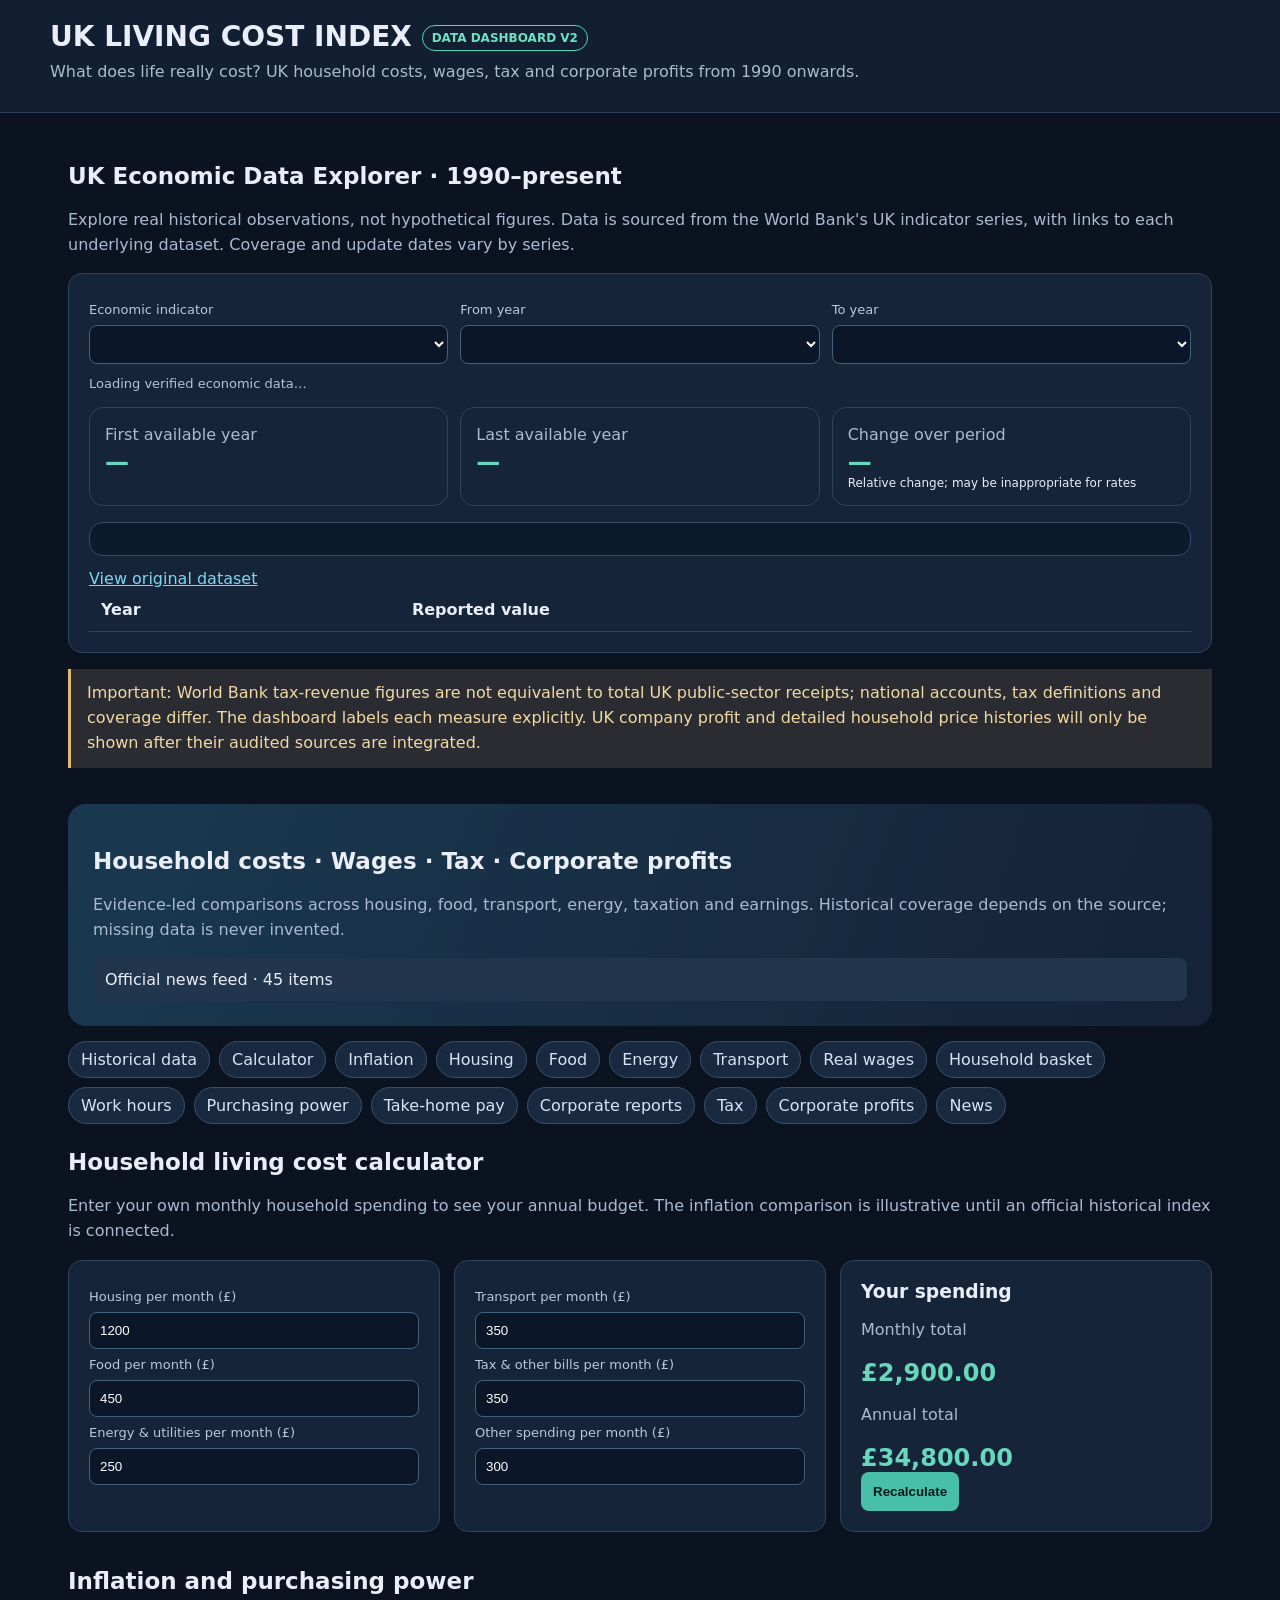
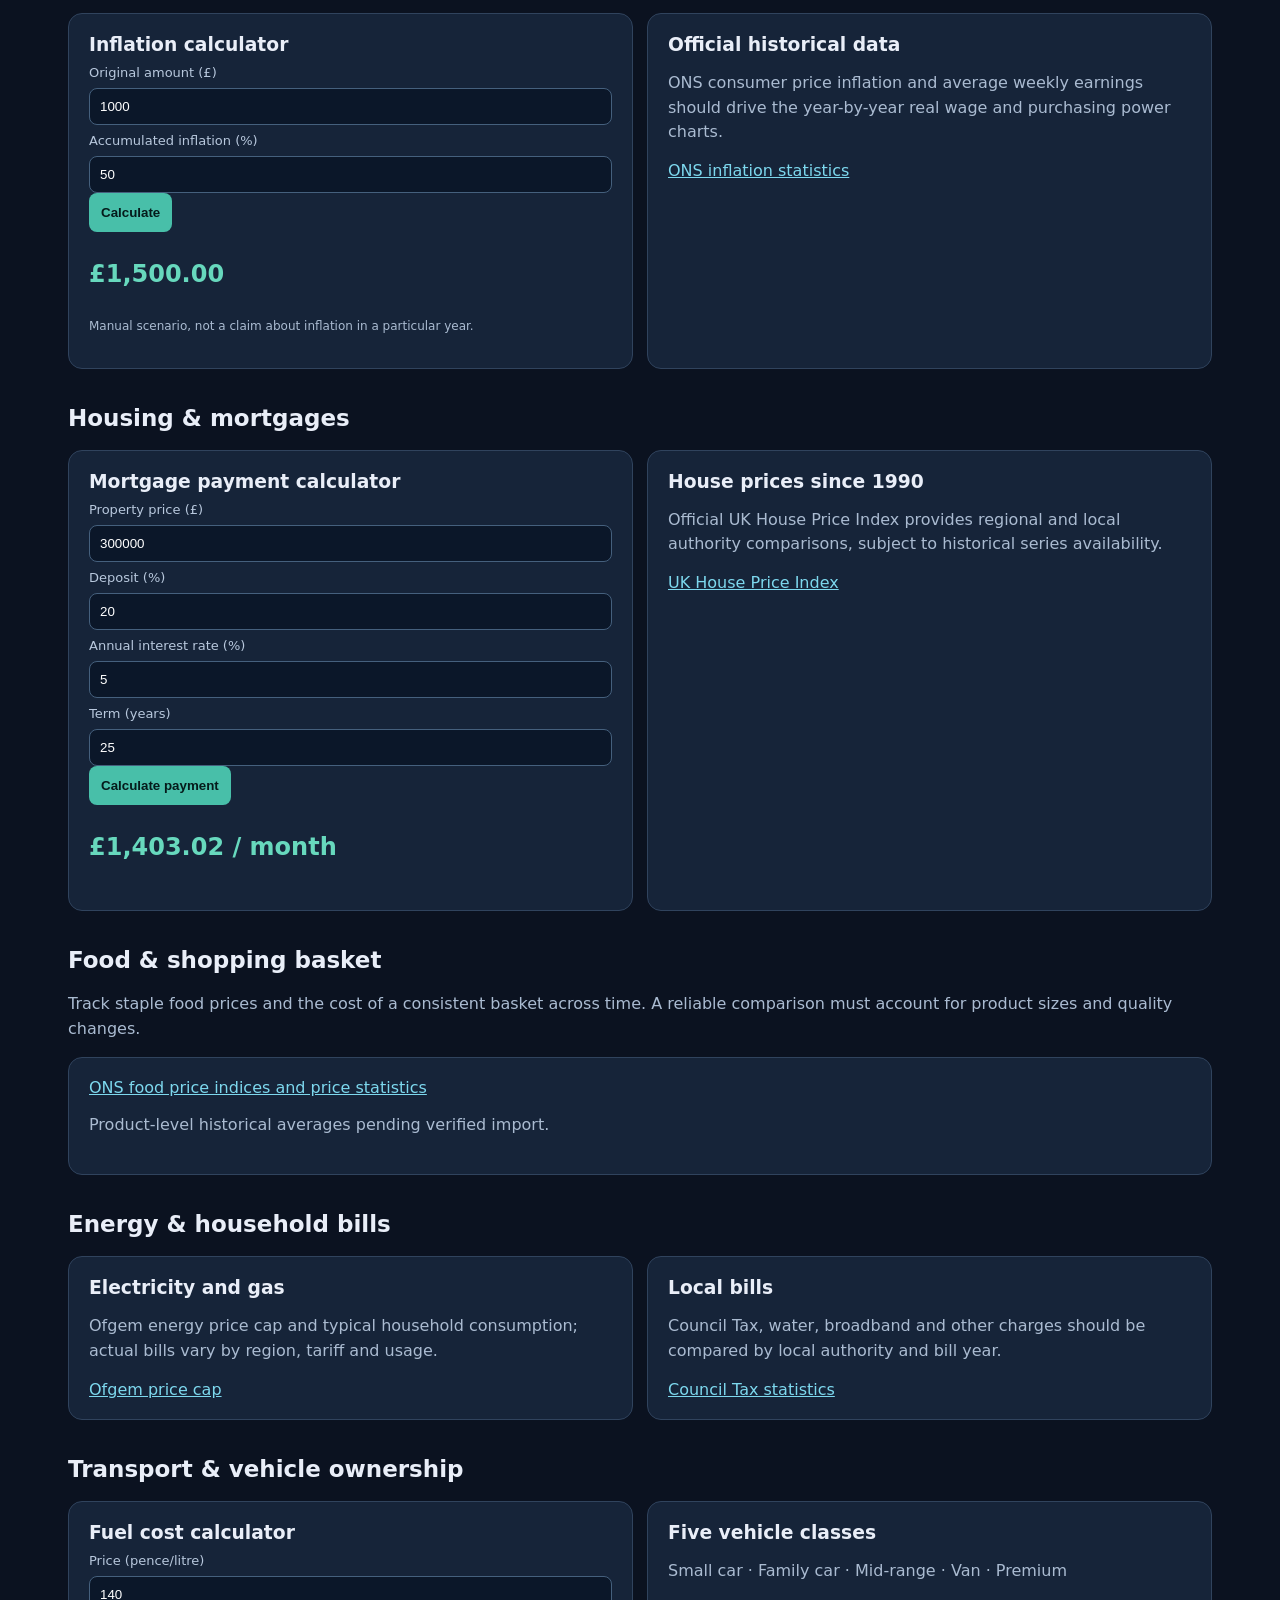
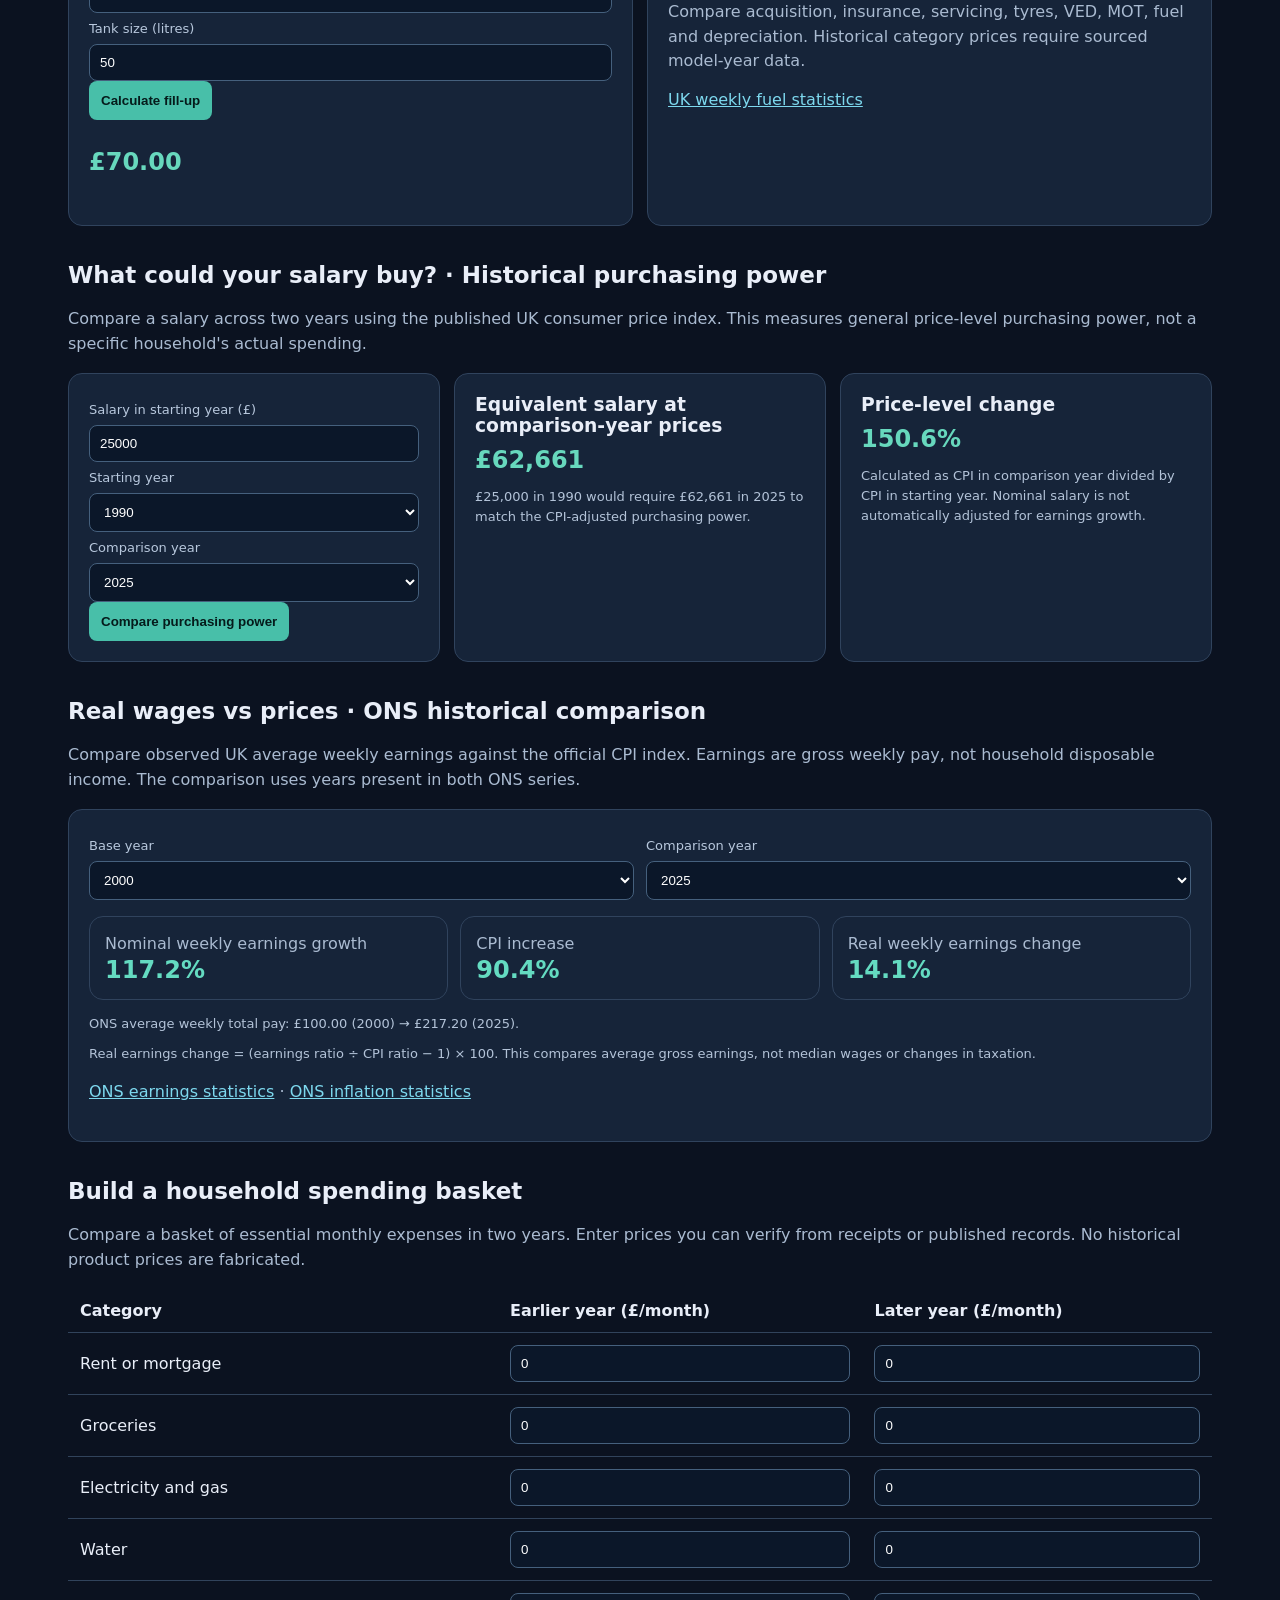
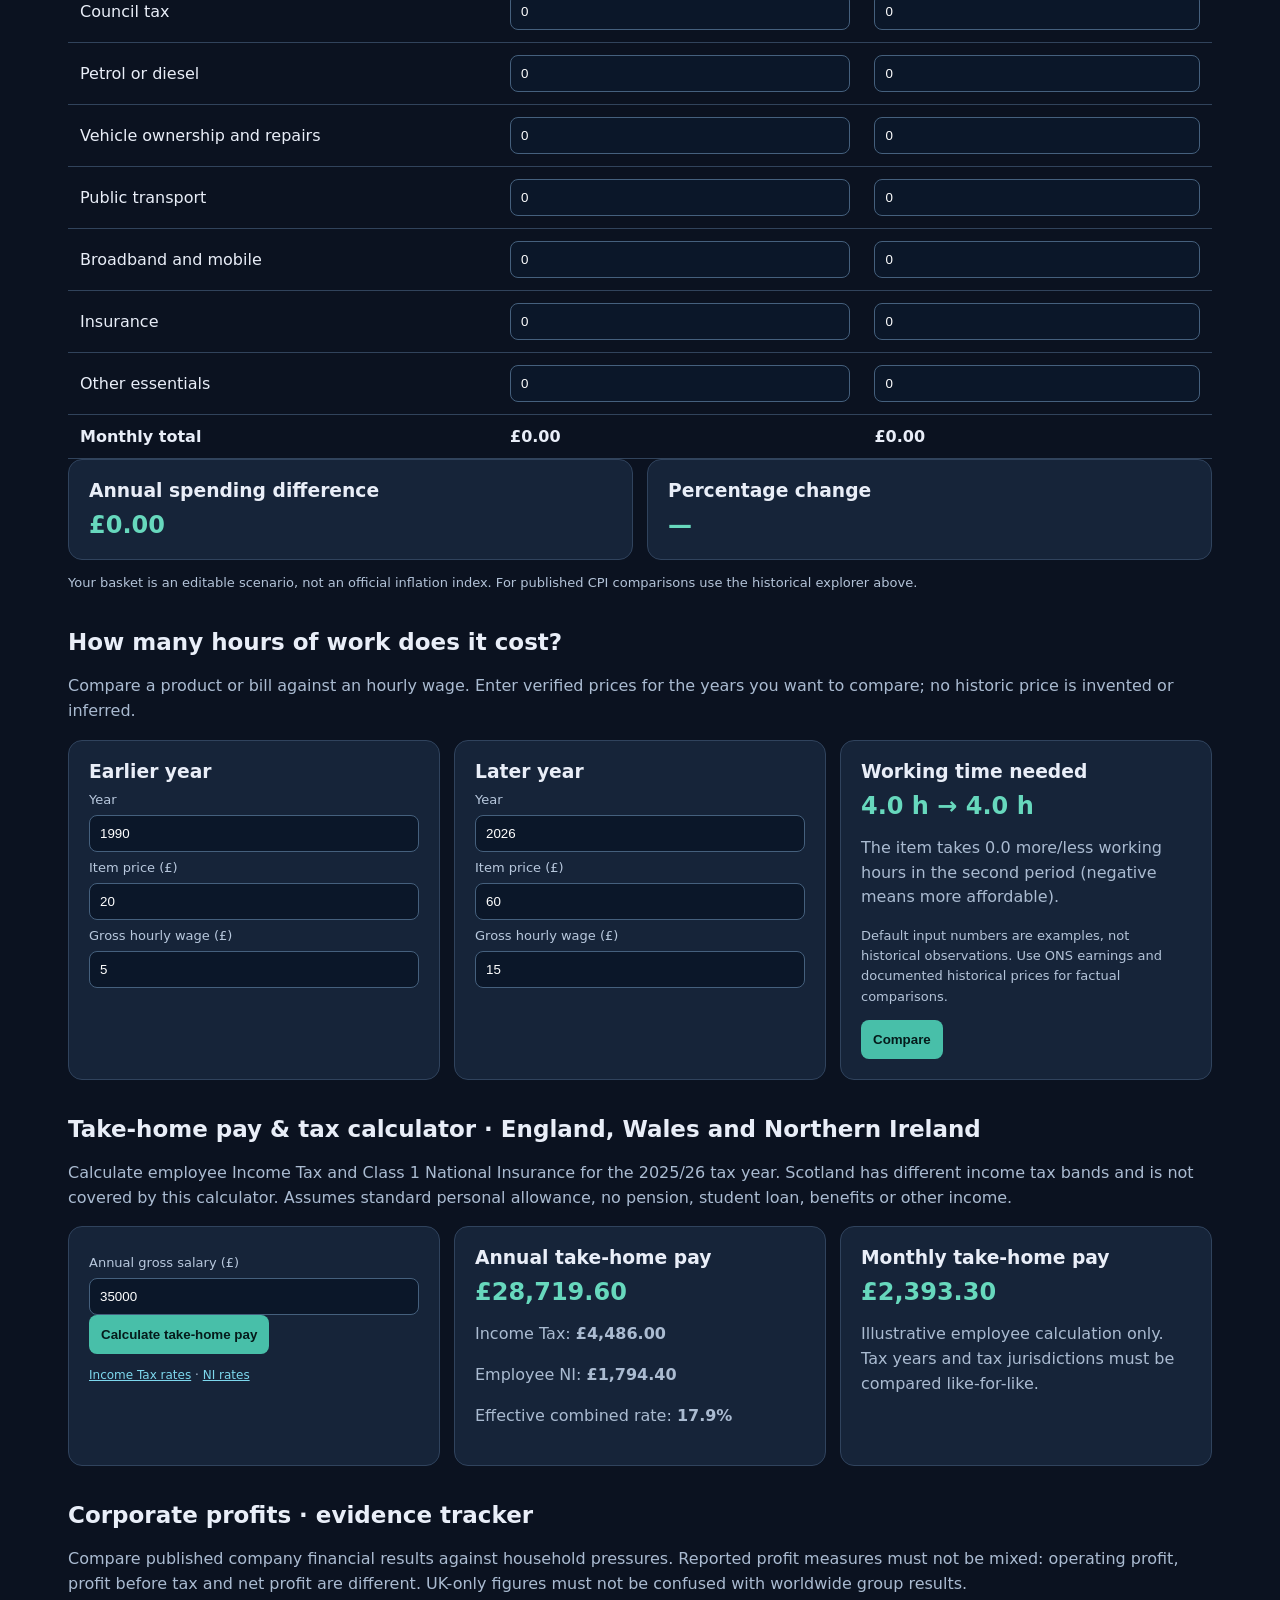
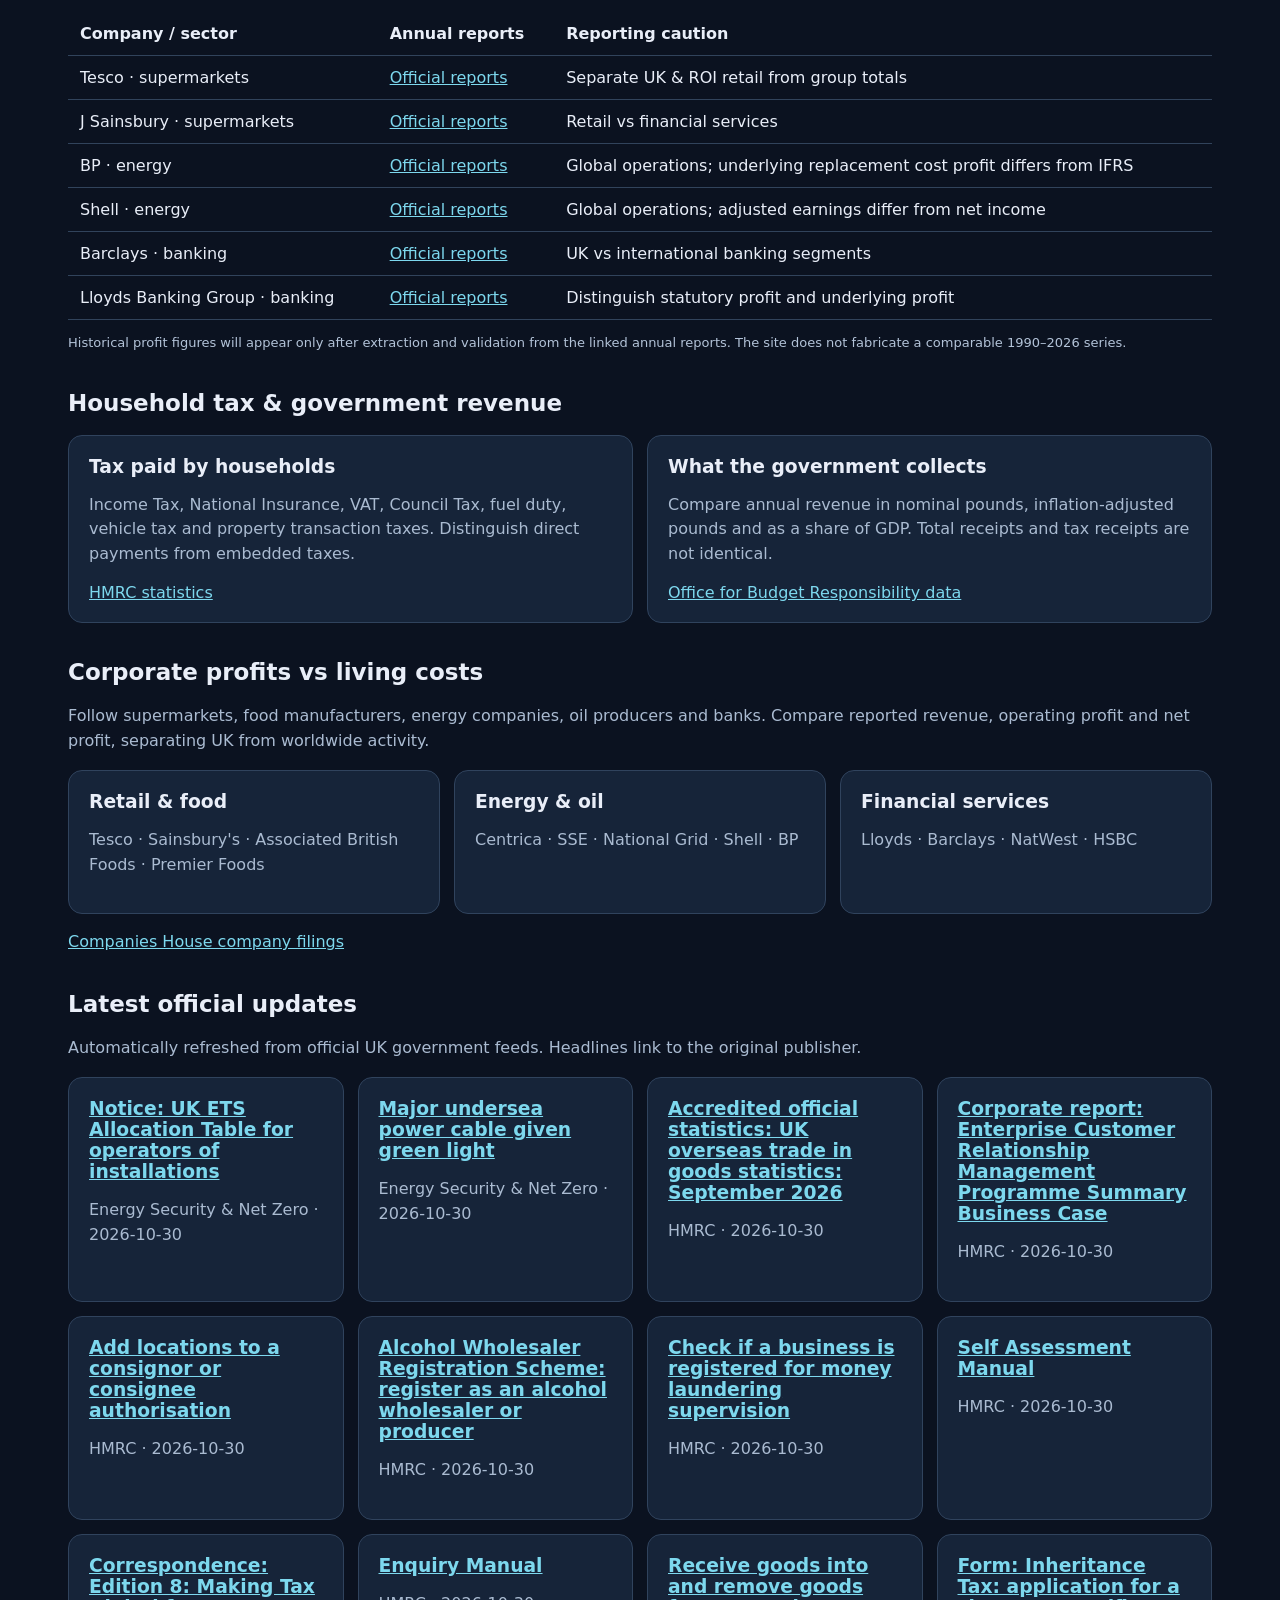
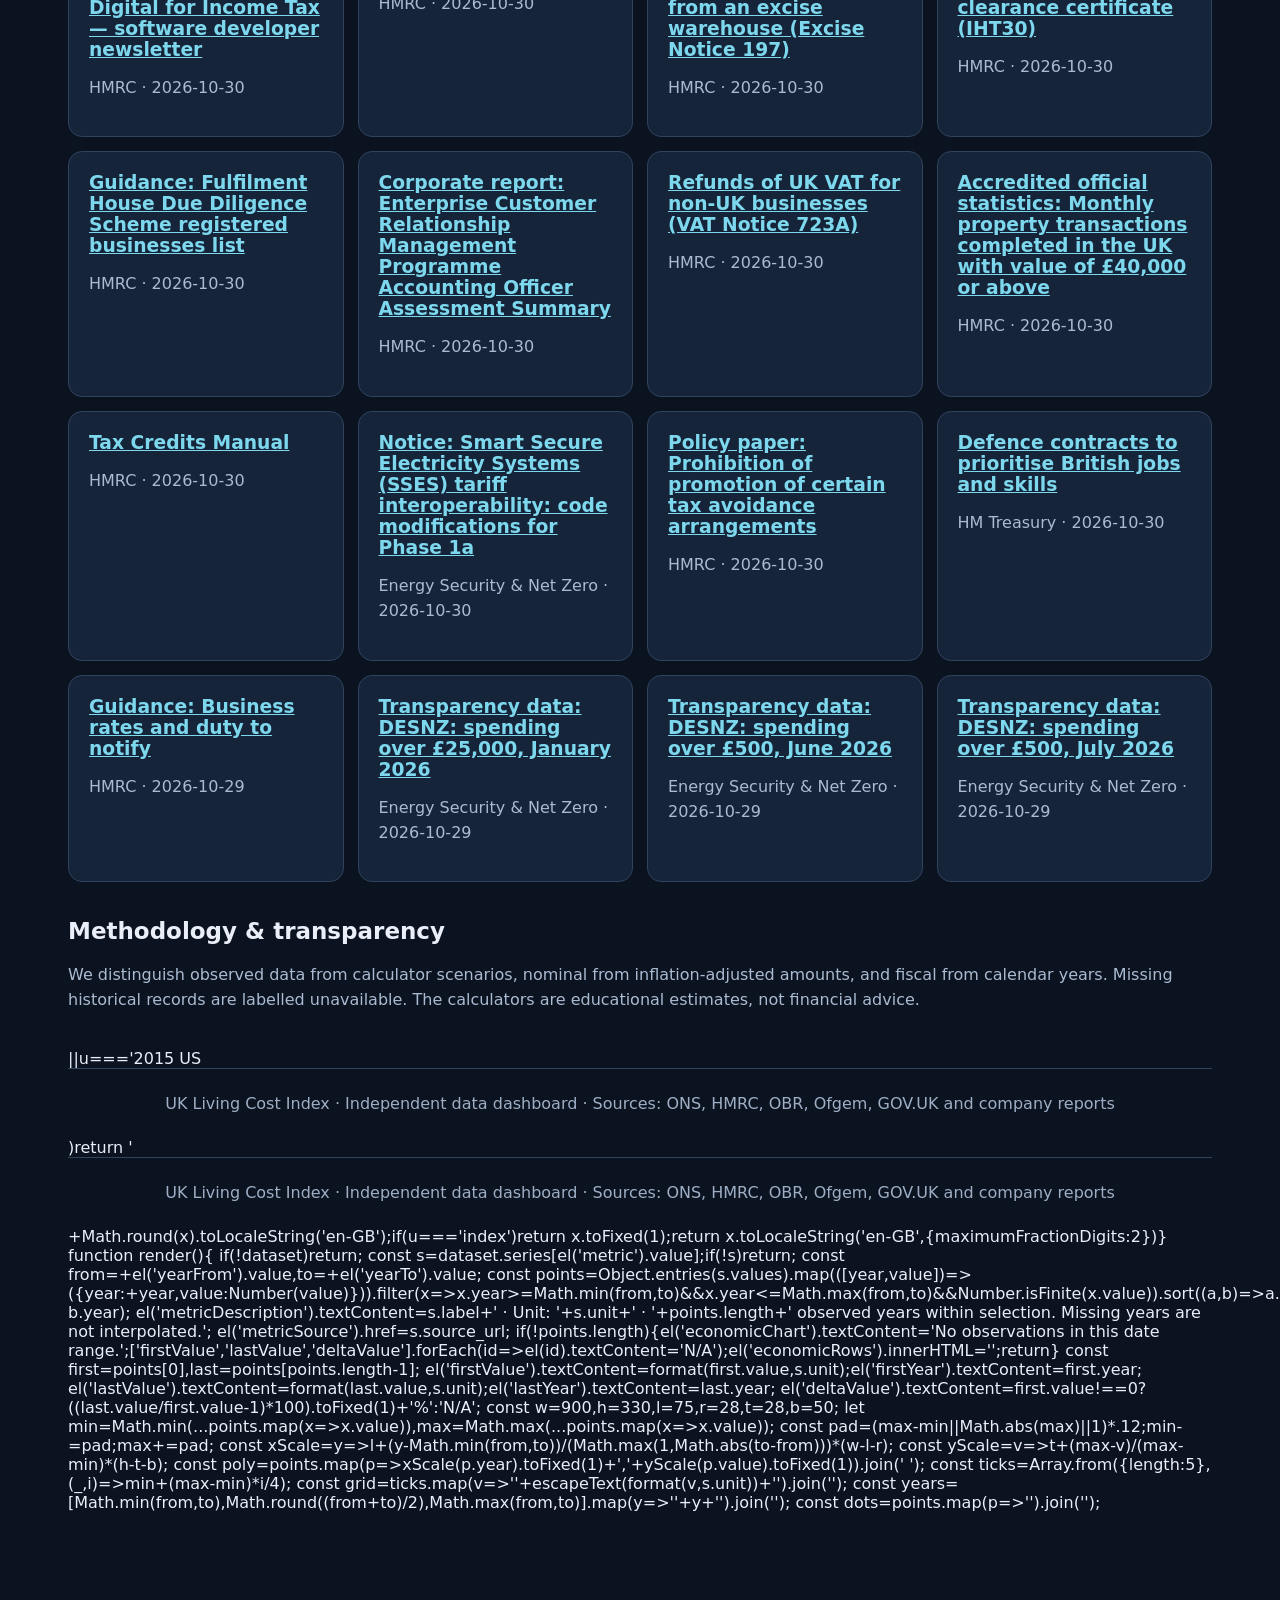
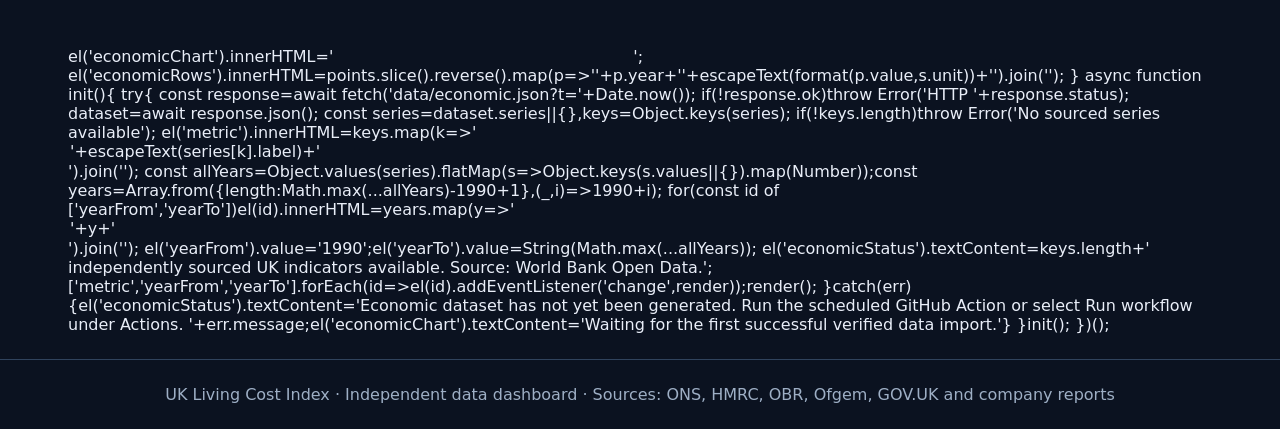
==== commit 9b19284a: "Add real wage growth versus UK inflation using verified ONS historical earnings" ====
--- a/index.html
+++ b/index.html
@@ -4,7 +4,7 @@
 const escapeText=s=>String(s??'').replace(/[&<>"']/g,c=>({'&':'&amp;','<':'&lt;','>':'&gt;','"':'&quot;',"'":'&#39;'}[c]));
 const el=id=>document.getElementById(id);
 let dataset=null;
-function format(v,u){if(v===null||v===undefined||!Number.isFinite(Number(v)))return 'N/A';let x=Number(v);if(u==='%')return x.toFixed(1)+'%';if(u==='US<footer>UK Living Cost Index · Independent data dashboard · Sources: ONS, HMRC, OBR, Ofgem, GOV.UK and company reports</footer><script>const gbp=x=>new Intl.NumberFormat('en-GB',{style:'currency',currency:'GBP',maximumFractionDigits:2}).format(x);const n=id=>Math.max(0,Number(document.getElementById(id).value)||0);function calculate(){let m=['housingInput','foodInput','energyInput','transportInput','taxInput','otherInput'].reduce((s,id)=>s+n(id),0);document.getElementById('monthly').textContent=gbp(m);document.getElementById('annual').textContent=gbp(m*12)}function inflationCalc(){document.getElementById('inflationResult').textContent=gbp(n('amount')*(1+n('inflationRate')/100))}function mortgageCalc(){let p=n('price')*(1-Math.min(n('deposit'),100)/100),r=n('mortgageRate')/1200,t=Math.max(1,n('term')*12);document.getElementById('mortgageResult').textContent=gbp(r?p*r/(1-Math.pow(1+r,-t)):p/t)+' / month'}function fuelCalc(){document.getElementById('fuelResult').textContent=gbp(n('fuelPrice')*n('tank')/100)}function safe(s){return String(s||'').replace(/[&<>"']/g,c=>({'&':'&amp;','<':'&lt;','>':'&gt;','"':'&quot;',"'":'&#39;'}[c]))}async function loadNews(){try{let r=await fetch('data/stories.json?t='+Date.now());if(!r.ok)throw Error('unavailable');let d=await r.json(),items=Array.isArray(d)?d:(d.stories||[]);document.getElementById('updated').textContent='Official news feed · '+items.length+' items';document.getElementById('stories').innerHTML=items.length?items.slice(0,24).map(x=>'<article class="card"><h3><a target="_blank" rel="noopener noreferrer" href="'+safe(/^https:\/\//.test(x.url)?x.url:'#')+'">'+safe(x.title)+'</a></h3><p>'+safe(x.source||'GOV.UK')+' · '+safe((x.date||x.published||'').slice(0,10))+'</p></article>').join(''):'<div class="card">No verified stories have been imported yet.</div>'}catch(e){document.getElementById('updated').textContent='News feed awaiting first scheduled update';document.getElementById('stories').innerHTML='<div class="card">News will appear after the first successful update.</div>'}}calculate();inflationCalc();mortgageCalc();fuelCalc();loadNews()</script><div class="hero"><h2>Household costs · Wages · Tax · Corporate profits</h2><p>Evidence-led comparisons across housing, food, transport, energy, taxation and earnings. Historical coverage depends on the source; missing data is never invented.</p><div class="status" id="updated">Loading latest verified headlines…</div></div><nav><a href="#data-explorer">Historical data</a><a href="#calculator">Calculator</a><a href="#inflation">Inflation</a><a href="#housing">Housing</a><a href="#food">Food</a><a href="#energy">Energy</a><a href="#transport">Transport</a><a href="#cost-basket">Household basket</a><a href="#affordability">Work hours</a><a href="#purchasing-power">Purchasing power</a><a href="#income-tax">Take-home pay</a><a href="#corporate-accountability">Corporate reports</a><a href="#tax">Tax</a><a href="#profits">Corporate profits</a><a href="#news">News</a></nav><section id="calculator"><h2>Household living cost calculator</h2><p>Enter your own monthly household spending to see your annual budget. The inflation comparison is illustrative until an official historical index is connected.</p><div class="grid"><div class="card"><label>Housing per month (£)</label><input id="housingInput" type="number" value="1200" min="0"><label>Food per month (£)</label><input id="foodInput" type="number" value="450" min="0"><label>Energy & utilities per month (£)</label><input id="energyInput" type="number" value="250" min="0"></div><div class="card"><label>Transport per month (£)</label><input id="transportInput" type="number" value="350" min="0"><label>Tax & other bills per month (£)</label><input id="taxInput" type="number" value="350" min="0"><label>Other spending per month (£)</label><input id="otherInput" type="number" value="300" min="0"></div><div class="card"><h3>Your spending</h3><p>Monthly total</p><div class="result" id="monthly">—</div><p>Annual total</p><div class="result" id="annual">—</div><button onclick="calculate()">Recalculate</button></div></div></section><section id="inflation"><h2>Inflation and purchasing power</h2><div class="grid"><div class="card"><h3>Inflation calculator</h3><label>Original amount (£)</label><input type="number" id="amount" value="1000"><label>Accumulated inflation (%)</label><input type="number" id="inflationRate" value="50"><button onclick="inflationCalc()">Calculate</button><p id="inflationResult" class="result"></p><p class="small">Manual scenario, not a claim about inflation in a particular year.</p></div><div class="card"><h3>Official historical data</h3><p>ONS consumer price inflation and average weekly earnings should drive the year-by-year real wage and purchasing power charts.</p><a href="https://www.ons.gov.uk/economy/inflationandpriceindices">ONS inflation statistics</a></div></div></section><section id="housing"><h2>Housing & mortgages</h2><div class="grid"><div class="card"><h3>Mortgage payment calculator</h3><label>Property price (£)</label><input id="price" type="number" value="300000"><label>Deposit (%)</label><input id="deposit" type="number" value="20"><label>Annual interest rate (%)</label><input id="mortgageRate" type="number" step=".1" value="5"><label>Term (years)</label><input id="term" type="number" value="25"><button onclick="mortgageCalc()">Calculate payment</button><p class="result" id="mortgageResult"></p></div><div class="card"><h3>House prices since 1990</h3><p>Official UK House Price Index provides regional and local authority comparisons, subject to historical series availability.</p><a href="https://www.gov.uk/government/collections/uk-house-price-index-reports">UK House Price Index</a></div></div></section><section id="food"><h2>Food & shopping basket</h2><p>Track staple food prices and the cost of a consistent basket across time. A reliable comparison must account for product sizes and quality changes.</p><div class="card"><a href="https://www.ons.gov.uk/economy/inflationandpriceindices">ONS food price indices and price statistics</a><p class="muted">Product-level historical averages pending verified import.</p></div></section><section id="energy"><h2>Energy & household bills</h2><div class="grid"><div class="card"><h3>Electricity and gas</h3><p>Ofgem energy price cap and typical household consumption; actual bills vary by region, tariff and usage.</p><a href="https://www.ofgem.gov.uk/energy-price-cap">Ofgem price cap</a></div><div class="card"><h3>Local bills</h3><p>Council Tax, water, broadband and other charges should be compared by local authority and bill year.</p><a href="https://www.gov.uk/government/collections/council-tax-statistics">Council Tax statistics</a></div></div></section><section id="transport"><h2>Transport & vehicle ownership</h2><div class="grid"><div class="card"><h3>Fuel cost calculator</h3><label>Price (pence/litre)</label><input id="fuelPrice" type="number" value="140"><label>Tank size (litres)</label><input id="tank" type="number" value="50"><button onclick="fuelCalc()">Calculate fill-up</button><p class="result" id="fuelResult"></p></div><div class="card"><h3>Five vehicle classes</h3><p>Small car · Family car · Mid-range · Van · Premium</p><p>Compare acquisition, insurance, servicing, tyres, VED, MOT, fuel and depreciation. Historical category prices require sourced model-year data.</p><a href="https://www.gov.uk/government/statistical-data-sets/oil-and-petroleum-products-weekly-statistics">UK weekly fuel statistics</a></div></div></section><section id="purchasing-power"><h2>What could your salary buy? · Historical purchasing power</h2><p>Compare a salary across two years using the published UK consumer price index. This measures general price-level purchasing power, not a specific household's actual spending.</p><div class="grid"><div class="card"><label>Salary in starting year (£)</label><input id="powerSalary" type="number" min="0" value="25000"><label>Starting year</label><select id="powerStart"></select><label>Comparison year</label><select id="powerEnd"></select><button id="powerRun" type="button">Compare purchasing power</button></div><div class="card"><h3>Equivalent salary at comparison-year prices</h3><div class="result" id="powerEquivalent">Waiting for CPI data…</div><p id="powerNarrative" class="data-note"></p></div><div class="card"><h3>Price-level change</h3><div class="result" id="powerInflation">—</div><p class="data-note">Calculated as CPI in comparison year divided by CPI in starting year. Nominal salary is not automatically adjusted for earnings growth.</p></div></div></section><script>(function(){const $=id=>document.getElementById(id),fmt=n=>new Intl.NumberFormat('en-GB',{style:'currency',currency:'GBP',maximumFractionDigits:0}).format(n);fetch('data/economic.json').then(r=>{if(!r.ok)throw Error('No CPI dataset');return r.json()}).then(data=>{let values=data.series&&data.series.cpi&&data.series.cpi.values;if(!values)throw Error('CPI unavailable');let years=Object.keys(values).filter(y=>Number(y)>=1990).sort();if(years.length<2)throw Error('Insufficient years');for(let id of ['powerStart','powerEnd'])$(id).innerHTML=years.map(y=>'<option value="'+y+'">'+y+'</option>').join('');$('powerStart').value=years[0];$('powerEnd').value=years[years.length-1];function calc(){let a=$('powerStart').value,b=$('powerEnd').value,s=Math.max(0,Number($('powerSalary').value)||0),factor=values[b]/values[a];$('powerEquivalent').textContent=fmt(s*factor);$('powerInflation').textContent=((factor-1)*100).toFixed(1)+'%';$('powerNarrative').textContent=fmt(s)+' in '+a+' would require '+fmt(s*factor)+' in '+b+' to match the CPI-adjusted purchasing power.'}['powerStart','powerEnd','powerSalary'].forEach(id=>$(id).addEventListener('change',calc));$('powerRun').addEventListener('click',calc);calc()}).catch(e=>{$('powerEquivalent').textContent='Historical CPI data pending';$('powerNarrative').textContent='The automatic data import must complete before verified comparisons can be shown.'})})();</script><section id="cost-basket"><h2>Build a household spending basket</h2><p>Compare a basket of essential monthly expenses in two years. Enter prices you can verify from receipts or published records. No historical product prices are fabricated.</p><div class="scroll"><table><thead><tr><th>Category</th><th>Earlier year (£/month)</th><th>Later year (£/month)</th></tr></thead><tbody id="basketRows"></tbody><tfoot><tr><th>Monthly total</th><th id="basketEarlier">—</th><th id="basketLater">—</th></tr></tfoot></table></div><div class="grid"><div class="card"><h3>Annual spending difference</h3><div class="result" id="basketAnnual">—</div></div><div class="card"><h3>Percentage change</h3><div class="result" id="basketChange">—</div></div></div><p class="data-note">Your basket is an editable scenario, not an official inflation index. For published CPI comparisons use the historical explorer above.</p></section><script>(function(){const categories=['Rent or mortgage','Groceries','Electricity and gas','Water','Council tax','Petrol or diesel','Vehicle ownership and repairs','Public transport','Broadband and mobile','Insurance','Other essentials'];const e=id=>document.getElementById(id),gbp=v=>new Intl.NumberFormat('en-GB',{style:'currency',currency:'GBP'}).format(v);e('basketRows').innerHTML=categories.map((c,i)=>'<tr><td>'+c+'</td><td><input aria-label="'+c+' earlier monthly cost" type="number" min="0" step=".01" data-basket="earlier" value="0"></td><td><input aria-label="'+c+' later monthly cost" type="number" min="0" step=".01" data-basket="later" value="0"></td></tr>').join('');function calc(){let a=0,b=0;document.querySelectorAll('[data-basket="earlier"]').forEach(x=>a+=Math.max(0,Number(x.value)||0));document.querySelectorAll('[data-basket="later"]').forEach(x=>b+=Math.max(0,Number(x.value)||0));e('basketEarlier').textContent=gbp(a);e('basketLater').textContent=gbp(b);e('basketAnnual').textContent=gbp((b-a)*12);e('basketChange').textContent=a>0?((b/a-1)*100).toFixed(1)+'%':'—'}e('basketRows').addEventListener('input',calc);calc()})();</script><section id="affordability"><h2>How many hours of work does it cost?</h2><p>Compare a product or bill against an hourly wage. Enter verified prices for the years you want to compare; no historic price is invented or inferred.</p><div class="grid"><div class="card"><h3>Earlier year</h3><label>Year</label><input type="number" id="affYear1" min="1990" max="2026" value="1990"><label>Item price (£)</label><input type="number" id="affPrice1" min="0" step=".01" value="20"><label>Gross hourly wage (£)</label><input type="number" id="affWage1" min=".01" step=".01" value="5"></div><div class="card"><h3>Later year</h3><label>Year</label><input type="number" id="affYear2" min="1990" max="2026" value="2026"><label>Item price (£)</label><input type="number" id="affPrice2" min="0" step=".01" value="60"><label>Gross hourly wage (£)</label><input type="number" id="affWage2" min=".01" step=".01" value="15"></div><div class="card"><h3>Working time needed</h3><div class="result" id="affResult">—</div><p id="affNarrative"></p><p class="data-note">Default input numbers are examples, not historical observations. Use ONS earnings and documented historical prices for factual comparisons.</p><button id="affRun" type="button">Compare</button></div></div></section><script>(function(){const e=id=>document.getElementById(id);function run(){let p1=Number(e('affPrice1').value),p2=Number(e('affPrice2').value),w1=Number(e('affWage1').value),w2=Number(e('affWage2').value);if(w1<=0||w2<=0||p1<0||p2<0){e('affResult').textContent='Enter valid prices and wages';return}let a=p1/w1,b=p2/w2;e('affResult').textContent=a.toFixed(1)+' h → '+b.toFixed(1)+' h';e('affNarrative').textContent='The item takes '+(b-a).toFixed(1)+' more/less working hours in the second period (negative means more affordable).'}e('affRun').addEventListener('click',run);['affPrice1','affPrice2','affWage1','affWage2'].forEach(id=>e(id).addEventListener('input',run));run()})();</script><section id="income-tax"><h2>Take-home pay & tax calculator · England, Wales and Northern Ireland</h2><p>Calculate employee Income Tax and Class 1 National Insurance for the 2025/26 tax year. Scotland has different income tax bands and is not covered by this calculator. Assumes standard personal allowance, no pension, student loan, benefits or other income.</p><div class="grid"><div class="card"><label>Annual gross salary (£)</label><input id="grossSalary" type="number" min="0" value="35000"><button id="taxCalculate" type="button">Calculate take-home pay</button><p class="small"><a href="https://www.gov.uk/income-tax-rates">Income Tax rates</a> · <a href="https://www.gov.uk/national-insurance-rates-letters">NI rates</a></p></div><div class="card"><h3>Annual take-home pay</h3><div class="result" id="netSalary">—</div><p>Income Tax: <strong id="incomeTax">—</strong></p><p>Employee NI: <strong id="nationalInsurance">—</strong></p><p>Effective combined rate: <strong id="effectiveTax">—</strong></p></div><div class="card"><h3>Monthly take-home pay</h3><div class="result" id="netMonthly">—</div><p>Illustrative employee calculation only. Tax years and tax jurisdictions must be compared like-for-like.</p></div></div></section><script>(function(){const f=id=>document.getElementById(id);const money=x=>new Intl.NumberFormat('en-GB',{style:'currency',currency:'GBP'}).format(x);function compute(){let g=Math.max(0,Number(f('grossSalary').value)||0);let allowance=Math.max(0,12570-Math.max(0,g-100000)/2);let taxable=Math.max(0,g-allowance);let basic=37700;let basicTax=Math.min(taxable,37700)*.2;let higherTax=Math.min(Math.max(0,taxable-37700),Math.max(0,125140-allowance-37700))*.4;let additionalTax=Math.max(0,taxable-37700-Math.max(0,125140-allowance-37700))*.45;let tax=basicTax+higherTax+additionalTax;let ni=Math.min(Math.max(0,g-12570),37700)*.08+Math.max(0,g-50270)*.02;let net=g-tax-ni;f('netSalary').textContent=money(net);f('netMonthly').textContent=money(net/12);f('incomeTax').textContent=money(tax);f('nationalInsurance').textContent=money(ni);f('effectiveTax').textContent=(g?((tax+ni)/g*100):0).toFixed(1)+'%'}f('taxCalculate').addEventListener('click',compute);f('grossSalary').addEventListener('input',compute);compute()})();</script><section id="corporate-accountability"><h2>Corporate profits · evidence tracker</h2><p>Compare published company financial results against household pressures. Reported profit measures must not be mixed: operating profit, profit before tax and net profit are different. UK-only figures must not be confused with worldwide group results.</p><div class="scroll"><table><thead><tr><th>Company / sector</th><th>Annual reports</th><th>Reporting caution</th></tr></thead><tbody><tr><td>Tesco · supermarkets</td><td><a href="https://www.tescoplc.com/investors/reports-results-and-presentations/">Official reports</a></td><td>Separate UK & ROI retail from group totals</td></tr><tr><td>J Sainsbury · supermarkets</td><td><a href="https://www.about.sainsburys.co.uk/investors/reports">Official reports</a></td><td>Retail vs financial services</td></tr><tr><td>BP · energy</td><td><a href="https://www.bp.com/en/global/corporate/investors/results-reporting-and-presentations/annual-report.html">Official reports</a></td><td>Global operations; underlying replacement cost profit differs from IFRS</td></tr><tr><td>Shell · energy</td><td><a href="https://www.shell.com/investors/results-and-reporting/annual-report.html">Official reports</a></td><td>Global operations; adjusted earnings differ from net income</td></tr><tr><td>Barclays · banking</td><td><a href="https://home.barclays/investor-relations/reports-and-events/annual-reports/">Official reports</a></td><td>UK vs international banking segments</td></tr><tr><td>Lloyds Banking Group · banking</td><td><a href="https://www.lloydsbankinggroup.com/investors/financial-downloads.html">Official reports</a></td><td>Distinguish statutory profit and underlying profit</td></tr></tbody></table></div><p class="data-note">Historical profit figures will appear only after extraction and validation from the linked annual reports. The site does not fabricate a comparable 1990–2026 series.</p></section><section id="tax"><h2>Household tax & government revenue</h2><div class="grid"><div class="card"><h3>Tax paid by households</h3><p>Income Tax, National Insurance, VAT, Council Tax, fuel duty, vehicle tax and property transaction taxes. Distinguish direct payments from embedded taxes.</p><a href="https://www.gov.uk/government/organisations/hm-revenue-customs/about/statistics">HMRC statistics</a></div><div class="card"><h3>What the government collects</h3><p>Compare annual revenue in nominal pounds, inflation-adjusted pounds and as a share of GDP. Total receipts and tax receipts are not identical.</p><a href="https://obr.uk/data/">Office for Budget Responsibility data</a></div></div></section><section id="profits"><h2>Corporate profits vs living costs</h2><p>Follow supermarkets, food manufacturers, energy companies, oil producers and banks. Compare reported revenue, operating profit and net profit, separating UK from worldwide activity.</p><div class="grid"><div class="card"><h3>Retail & food</h3><p>Tesco · Sainsbury's · Associated British Foods · Premier Foods</p></div><div class="card"><h3>Energy & oil</h3><p>Centrica · SSE · National Grid · Shell · BP</p></div><div class="card"><h3>Financial services</h3><p>Lloyds · Barclays · NatWest · HSBC</p></div></div><p><a href="https://find-and-update.company-information.service.gov.uk/">Companies House company filings</a></p></section><section id="news"><h2>Latest official updates</h2><p>Automatically refreshed from official UK government feeds. Headlines link to the original publisher.</p><div id="stories" class="grid"><div class="card">Loading…</div></div></section><section><h2>Methodology & transparency</h2><p>We distinguish observed data from calculator scenarios, nominal from inflation-adjusted amounts, and fiscal from calendar years. Missing historical records are labelled unavailable. The calculators are educational estimates, not financial advice.</p></section><style>
+function format(v,u){if(v===null||v===undefined||!Number.isFinite(Number(v)))return 'N/A';let x=Number(v);if(u==='%')return x.toFixed(1)+'%';if(u==='US<footer>UK Living Cost Index · Independent data dashboard · Sources: ONS, HMRC, OBR, Ofgem, GOV.UK and company reports</footer><script>const gbp=x=>new Intl.NumberFormat('en-GB',{style:'currency',currency:'GBP',maximumFractionDigits:2}).format(x);const n=id=>Math.max(0,Number(document.getElementById(id).value)||0);function calculate(){let m=['housingInput','foodInput','energyInput','transportInput','taxInput','otherInput'].reduce((s,id)=>s+n(id),0);document.getElementById('monthly').textContent=gbp(m);document.getElementById('annual').textContent=gbp(m*12)}function inflationCalc(){document.getElementById('inflationResult').textContent=gbp(n('amount')*(1+n('inflationRate')/100))}function mortgageCalc(){let p=n('price')*(1-Math.min(n('deposit'),100)/100),r=n('mortgageRate')/1200,t=Math.max(1,n('term')*12);document.getElementById('mortgageResult').textContent=gbp(r?p*r/(1-Math.pow(1+r,-t)):p/t)+' / month'}function fuelCalc(){document.getElementById('fuelResult').textContent=gbp(n('fuelPrice')*n('tank')/100)}function safe(s){return String(s||'').replace(/[&<>"']/g,c=>({'&':'&amp;','<':'&lt;','>':'&gt;','"':'&quot;',"'":'&#39;'}[c]))}async function loadNews(){try{let r=await fetch('data/stories.json?t='+Date.now());if(!r.ok)throw Error('unavailable');let d=await r.json(),items=Array.isArray(d)?d:(d.stories||[]);document.getElementById('updated').textContent='Official news feed · '+items.length+' items';document.getElementById('stories').innerHTML=items.length?items.slice(0,24).map(x=>'<article class="card"><h3><a target="_blank" rel="noopener noreferrer" href="'+safe(/^https:\/\//.test(x.url)?x.url:'#')+'">'+safe(x.title)+'</a></h3><p>'+safe(x.source||'GOV.UK')+' · '+safe((x.date||x.published||'').slice(0,10))+'</p></article>').join(''):'<div class="card">No verified stories have been imported yet.</div>'}catch(e){document.getElementById('updated').textContent='News feed awaiting first scheduled update';document.getElementById('stories').innerHTML='<div class="card">News will appear after the first successful update.</div>'}}calculate();inflationCalc();mortgageCalc();fuelCalc();loadNews()</script><div class="hero"><h2>Household costs · Wages · Tax · Corporate profits</h2><p>Evidence-led comparisons across housing, food, transport, energy, taxation and earnings. Historical coverage depends on the source; missing data is never invented.</p><div class="status" id="updated">Loading latest verified headlines…</div></div><nav><a href="#data-explorer">Historical data</a><a href="#calculator">Calculator</a><a href="#inflation">Inflation</a><a href="#housing">Housing</a><a href="#food">Food</a><a href="#energy">Energy</a><a href="#transport">Transport</a><a href="#real-wages">Real wages</a><a href="#cost-basket">Household basket</a><a href="#affordability">Work hours</a><a href="#purchasing-power">Purchasing power</a><a href="#income-tax">Take-home pay</a><a href="#corporate-accountability">Corporate reports</a><a href="#tax">Tax</a><a href="#profits">Corporate profits</a><a href="#news">News</a></nav><section id="calculator"><h2>Household living cost calculator</h2><p>Enter your own monthly household spending to see your annual budget. The inflation comparison is illustrative until an official historical index is connected.</p><div class="grid"><div class="card"><label>Housing per month (£)</label><input id="housingInput" type="number" value="1200" min="0"><label>Food per month (£)</label><input id="foodInput" type="number" value="450" min="0"><label>Energy & utilities per month (£)</label><input id="energyInput" type="number" value="250" min="0"></div><div class="card"><label>Transport per month (£)</label><input id="transportInput" type="number" value="350" min="0"><label>Tax & other bills per month (£)</label><input id="taxInput" type="number" value="350" min="0"><label>Other spending per month (£)</label><input id="otherInput" type="number" value="300" min="0"></div><div class="card"><h3>Your spending</h3><p>Monthly total</p><div class="result" id="monthly">—</div><p>Annual total</p><div class="result" id="annual">—</div><button onclick="calculate()">Recalculate</button></div></div></section><section id="inflation"><h2>Inflation and purchasing power</h2><div class="grid"><div class="card"><h3>Inflation calculator</h3><label>Original amount (£)</label><input type="number" id="amount" value="1000"><label>Accumulated inflation (%)</label><input type="number" id="inflationRate" value="50"><button onclick="inflationCalc()">Calculate</button><p id="inflationResult" class="result"></p><p class="small">Manual scenario, not a claim about inflation in a particular year.</p></div><div class="card"><h3>Official historical data</h3><p>ONS consumer price inflation and average weekly earnings should drive the year-by-year real wage and purchasing power charts.</p><a href="https://www.ons.gov.uk/economy/inflationandpriceindices">ONS inflation statistics</a></div></div></section><section id="housing"><h2>Housing & mortgages</h2><div class="grid"><div class="card"><h3>Mortgage payment calculator</h3><label>Property price (£)</label><input id="price" type="number" value="300000"><label>Deposit (%)</label><input id="deposit" type="number" value="20"><label>Annual interest rate (%)</label><input id="mortgageRate" type="number" step=".1" value="5"><label>Term (years)</label><input id="term" type="number" value="25"><button onclick="mortgageCalc()">Calculate payment</button><p class="result" id="mortgageResult"></p></div><div class="card"><h3>House prices since 1990</h3><p>Official UK House Price Index provides regional and local authority comparisons, subject to historical series availability.</p><a href="https://www.gov.uk/government/collections/uk-house-price-index-reports">UK House Price Index</a></div></div></section><section id="food"><h2>Food & shopping basket</h2><p>Track staple food prices and the cost of a consistent basket across time. A reliable comparison must account for product sizes and quality changes.</p><div class="card"><a href="https://www.ons.gov.uk/economy/inflationandpriceindices">ONS food price indices and price statistics</a><p class="muted">Product-level historical averages pending verified import.</p></div></section><section id="energy"><h2>Energy & household bills</h2><div class="grid"><div class="card"><h3>Electricity and gas</h3><p>Ofgem energy price cap and typical household consumption; actual bills vary by region, tariff and usage.</p><a href="https://www.ofgem.gov.uk/energy-price-cap">Ofgem price cap</a></div><div class="card"><h3>Local bills</h3><p>Council Tax, water, broadband and other charges should be compared by local authority and bill year.</p><a href="https://www.gov.uk/government/collections/council-tax-statistics">Council Tax statistics</a></div></div></section><section id="transport"><h2>Transport & vehicle ownership</h2><div class="grid"><div class="card"><h3>Fuel cost calculator</h3><label>Price (pence/litre)</label><input id="fuelPrice" type="number" value="140"><label>Tank size (litres)</label><input id="tank" type="number" value="50"><button onclick="fuelCalc()">Calculate fill-up</button><p class="result" id="fuelResult"></p></div><div class="card"><h3>Five vehicle classes</h3><p>Small car · Family car · Mid-range · Van · Premium</p><p>Compare acquisition, insurance, servicing, tyres, VED, MOT, fuel and depreciation. Historical category prices require sourced model-year data.</p><a href="https://www.gov.uk/government/statistical-data-sets/oil-and-petroleum-products-weekly-statistics">UK weekly fuel statistics</a></div></div></section><section id="purchasing-power"><h2>What could your salary buy? · Historical purchasing power</h2><p>Compare a salary across two years using the published UK consumer price index. This measures general price-level purchasing power, not a specific household's actual spending.</p><div class="grid"><div class="card"><label>Salary in starting year (£)</label><input id="powerSalary" type="number" min="0" value="25000"><label>Starting year</label><select id="powerStart"></select><label>Comparison year</label><select id="powerEnd"></select><button id="powerRun" type="button">Compare purchasing power</button></div><div class="card"><h3>Equivalent salary at comparison-year prices</h3><div class="result" id="powerEquivalent">Waiting for CPI data…</div><p id="powerNarrative" class="data-note"></p></div><div class="card"><h3>Price-level change</h3><div class="result" id="powerInflation">—</div><p class="data-note">Calculated as CPI in comparison year divided by CPI in starting year. Nominal salary is not automatically adjusted for earnings growth.</p></div></div></section><script>(function(){const $=id=>document.getElementById(id),fmt=n=>new Intl.NumberFormat('en-GB',{style:'currency',currency:'GBP',maximumFractionDigits:0}).format(n);fetch('data/economic.json').then(r=>{if(!r.ok)throw Error('No CPI dataset');return r.json()}).then(data=>{let values=data.series&&data.series.cpi&&data.series.cpi.values;if(!values)throw Error('CPI unavailable');let years=Object.keys(values).filter(y=>Number(y)>=1990).sort();if(years.length<2)throw Error('Insufficient years');for(let id of ['powerStart','powerEnd'])$(id).innerHTML=years.map(y=>'<option value="'+y+'">'+y+'</option>').join('');$('powerStart').value=years[0];$('powerEnd').value=years[years.length-1];function calc(){let a=$('powerStart').value,b=$('powerEnd').value,s=Math.max(0,Number($('powerSalary').value)||0),factor=values[b]/values[a];$('powerEquivalent').textContent=fmt(s*factor);$('powerInflation').textContent=((factor-1)*100).toFixed(1)+'%';$('powerNarrative').textContent=fmt(s)+' in '+a+' would require '+fmt(s*factor)+' in '+b+' to match the CPI-adjusted purchasing power.'}['powerStart','powerEnd','powerSalary'].forEach(id=>$(id).addEventListener('change',calc));$('powerRun').addEventListener('click',calc);calc()}).catch(e=>{$('powerEquivalent').textContent='Historical CPI data pending';$('powerNarrative').textContent='The automatic data import must complete before verified comparisons can be shown.'})})();</script><section id="real-wages"><h2>Real wages vs prices · ONS historical comparison</h2><p>Compare observed UK average weekly earnings against the official CPI index. Earnings are gross weekly pay, not household disposable income. The comparison uses years present in both ONS series.</p><div class="card"><div class="explorer-controls"><div><label for="wageStart">Base year</label><select id="wageStart"></select></div><div><label for="wageEnd">Comparison year</label><select id="wageEnd"></select></div></div><div class="compare-cards"><div class="card"><div class="muted">Nominal weekly earnings growth</div><strong id="wageNominal">—</strong></div><div class="card"><div class="muted">CPI increase</div><strong id="wagePrices">—</strong></div><div class="card"><div class="muted">Real weekly earnings change</div><strong id="wageReal">—</strong></div></div><div id="wageMessage" class="data-note">Loading official ONS data…</div><p class="data-note">Real earnings change = (earnings ratio ÷ CPI ratio − 1) × 100. This compares average gross earnings, not median wages or changes in taxation.</p><p><a href="https://www.ons.gov.uk/employmentandlabourmarket/peopleinwork/earningsandworkinghours">ONS earnings statistics</a> · <a href="https://www.ons.gov.uk/economy/inflationandpriceindices">ONS inflation statistics</a></p></div></section><script>(function(){let $=id=>document.getElementById(id),cache;function render(){if(!cache)return;let a=$('wageStart').value,b=$('wageEnd').value,w=cache.series.ons_earnings_weekly.values,c=cache.series.ons_cpi_index.values;if(!w[a]||!w[b]||!c[a]||!c[b])return;let nr=w[b]/w[a],cr=c[b]/c[a],rr=nr/cr;$('wageNominal').textContent=((nr-1)*100).toFixed(1)+'%';$('wagePrices').textContent=((cr-1)*100).toFixed(1)+'%';$('wageReal').textContent=((rr-1)*100).toFixed(1)+'%';$('wageMessage').textContent='ONS average weekly total pay: £'+Number(w[a]).toFixed(2)+' ('+a+') → £'+Number(w[b]).toFixed(2)+' ('+b+').'}fetch('data/economic.json').then(r=>{if(!r.ok)throw Error('Data unavailable');return r.json()}).then(d=>{if(!d.series.ons_earnings_weekly||!d.series.ons_cpi_index)throw Error('ONS earnings or CPI not yet imported');cache=d;let w=d.series.ons_earnings_weekly.values,c=d.series.ons_cpi_index.values,years=Object.keys(w).filter(y=>c[y]!=null).sort();if(years.length<2)throw Error('Insufficient comparable years');for(let id of ['wageStart','wageEnd'])$(id).innerHTML=years.map(y=>'<option value="'+y+'">'+y+'</option>').join('');$('wageStart').value=years[0];$('wageEnd').value=years[years.length-1];['wageStart','wageEnd'].forEach(id=>$(id).addEventListener('change',render));render()}).catch(e=>{$('wageMessage').textContent='Verified data unavailable: '+e.message})})();</script><section id="cost-basket"><h2>Build a household spending basket</h2><p>Compare a basket of essential monthly expenses in two years. Enter prices you can verify from receipts or published records. No historical product prices are fabricated.</p><div class="scroll"><table><thead><tr><th>Category</th><th>Earlier year (£/month)</th><th>Later year (£/month)</th></tr></thead><tbody id="basketRows"></tbody><tfoot><tr><th>Monthly total</th><th id="basketEarlier">—</th><th id="basketLater">—</th></tr></tfoot></table></div><div class="grid"><div class="card"><h3>Annual spending difference</h3><div class="result" id="basketAnnual">—</div></div><div class="card"><h3>Percentage change</h3><div class="result" id="basketChange">—</div></div></div><p class="data-note">Your basket is an editable scenario, not an official inflation index. For published CPI comparisons use the historical explorer above.</p></section><script>(function(){const categories=['Rent or mortgage','Groceries','Electricity and gas','Water','Council tax','Petrol or diesel','Vehicle ownership and repairs','Public transport','Broadband and mobile','Insurance','Other essentials'];const e=id=>document.getElementById(id),gbp=v=>new Intl.NumberFormat('en-GB',{style:'currency',currency:'GBP'}).format(v);e('basketRows').innerHTML=categories.map((c,i)=>'<tr><td>'+c+'</td><td><input aria-label="'+c+' earlier monthly cost" type="number" min="0" step=".01" data-basket="earlier" value="0"></td><td><input aria-label="'+c+' later monthly cost" type="number" min="0" step=".01" data-basket="later" value="0"></td></tr>').join('');function calc(){let a=0,b=0;document.querySelectorAll('[data-basket="earlier"]').forEach(x=>a+=Math.max(0,Number(x.value)||0));document.querySelectorAll('[data-basket="later"]').forEach(x=>b+=Math.max(0,Number(x.value)||0));e('basketEarlier').textContent=gbp(a);e('basketLater').textContent=gbp(b);e('basketAnnual').textContent=gbp((b-a)*12);e('basketChange').textContent=a>0?((b/a-1)*100).toFixed(1)+'%':'—'}e('basketRows').addEventListener('input',calc);calc()})();</script><section id="affordability"><h2>How many hours of work does it cost?</h2><p>Compare a product or bill against an hourly wage. Enter verified prices for the years you want to compare; no historic price is invented or inferred.</p><div class="grid"><div class="card"><h3>Earlier year</h3><label>Year</label><input type="number" id="affYear1" min="1990" max="2026" value="1990"><label>Item price (£)</label><input type="number" id="affPrice1" min="0" step=".01" value="20"><label>Gross hourly wage (£)</label><input type="number" id="affWage1" min=".01" step=".01" value="5"></div><div class="card"><h3>Later year</h3><label>Year</label><input type="number" id="affYear2" min="1990" max="2026" value="2026"><label>Item price (£)</label><input type="number" id="affPrice2" min="0" step=".01" value="60"><label>Gross hourly wage (£)</label><input type="number" id="affWage2" min=".01" step=".01" value="15"></div><div class="card"><h3>Working time needed</h3><div class="result" id="affResult">—</div><p id="affNarrative"></p><p class="data-note">Default input numbers are examples, not historical observations. Use ONS earnings and documented historical prices for factual comparisons.</p><button id="affRun" type="button">Compare</button></div></div></section><script>(function(){const e=id=>document.getElementById(id);function run(){let p1=Number(e('affPrice1').value),p2=Number(e('affPrice2').value),w1=Number(e('affWage1').value),w2=Number(e('affWage2').value);if(w1<=0||w2<=0||p1<0||p2<0){e('affResult').textContent='Enter valid prices and wages';return}let a=p1/w1,b=p2/w2;e('affResult').textContent=a.toFixed(1)+' h → '+b.toFixed(1)+' h';e('affNarrative').textContent='The item takes '+(b-a).toFixed(1)+' more/less working hours in the second period (negative means more affordable).'}e('affRun').addEventListener('click',run);['affPrice1','affPrice2','affWage1','affWage2'].forEach(id=>e(id).addEventListener('input',run));run()})();</script><section id="income-tax"><h2>Take-home pay & tax calculator · England, Wales and Northern Ireland</h2><p>Calculate employee Income Tax and Class 1 National Insurance for the 2025/26 tax year. Scotland has different income tax bands and is not covered by this calculator. Assumes standard personal allowance, no pension, student loan, benefits or other income.</p><div class="grid"><div class="card"><label>Annual gross salary (£)</label><input id="grossSalary" type="number" min="0" value="35000"><button id="taxCalculate" type="button">Calculate take-home pay</button><p class="small"><a href="https://www.gov.uk/income-tax-rates">Income Tax rates</a> · <a href="https://www.gov.uk/national-insurance-rates-letters">NI rates</a></p></div><div class="card"><h3>Annual take-home pay</h3><div class="result" id="netSalary">—</div><p>Income Tax: <strong id="incomeTax">—</strong></p><p>Employee NI: <strong id="nationalInsurance">—</strong></p><p>Effective combined rate: <strong id="effectiveTax">—</strong></p></div><div class="card"><h3>Monthly take-home pay</h3><div class="result" id="netMonthly">—</div><p>Illustrative employee calculation only. Tax years and tax jurisdictions must be compared like-for-like.</p></div></div></section><script>(function(){const f=id=>document.getElementById(id);const money=x=>new Intl.NumberFormat('en-GB',{style:'currency',currency:'GBP'}).format(x);function compute(){let g=Math.max(0,Number(f('grossSalary').value)||0);let allowance=Math.max(0,12570-Math.max(0,g-100000)/2);let taxable=Math.max(0,g-allowance);let basic=37700;let basicTax=Math.min(taxable,37700)*.2;let higherTax=Math.min(Math.max(0,taxable-37700),Math.max(0,125140-allowance-37700))*.4;let additionalTax=Math.max(0,taxable-37700-Math.max(0,125140-allowance-37700))*.45;let tax=basicTax+higherTax+additionalTax;let ni=Math.min(Math.max(0,g-12570),37700)*.08+Math.max(0,g-50270)*.02;let net=g-tax-ni;f('netSalary').textContent=money(net);f('netMonthly').textContent=money(net/12);f('incomeTax').textContent=money(tax);f('nationalInsurance').textContent=money(ni);f('effectiveTax').textContent=(g?((tax+ni)/g*100):0).toFixed(1)+'%'}f('taxCalculate').addEventListener('click',compute);f('grossSalary').addEventListener('input',compute);compute()})();</script><section id="corporate-accountability"><h2>Corporate profits · evidence tracker</h2><p>Compare published company financial results against household pressures. Reported profit measures must not be mixed: operating profit, profit before tax and net profit are different. UK-only figures must not be confused with worldwide group results.</p><div class="scroll"><table><thead><tr><th>Company / sector</th><th>Annual reports</th><th>Reporting caution</th></tr></thead><tbody><tr><td>Tesco · supermarkets</td><td><a href="https://www.tescoplc.com/investors/reports-results-and-presentations/">Official reports</a></td><td>Separate UK & ROI retail from group totals</td></tr><tr><td>J Sainsbury · supermarkets</td><td><a href="https://www.about.sainsburys.co.uk/investors/reports">Official reports</a></td><td>Retail vs financial services</td></tr><tr><td>BP · energy</td><td><a href="https://www.bp.com/en/global/corporate/investors/results-reporting-and-presentations/annual-report.html">Official reports</a></td><td>Global operations; underlying replacement cost profit differs from IFRS</td></tr><tr><td>Shell · energy</td><td><a href="https://www.shell.com/investors/results-and-reporting/annual-report.html">Official reports</a></td><td>Global operations; adjusted earnings differ from net income</td></tr><tr><td>Barclays · banking</td><td><a href="https://home.barclays/investor-relations/reports-and-events/annual-reports/">Official reports</a></td><td>UK vs international banking segments</td></tr><tr><td>Lloyds Banking Group · banking</td><td><a href="https://www.lloydsbankinggroup.com/investors/financial-downloads.html">Official reports</a></td><td>Distinguish statutory profit and underlying profit</td></tr></tbody></table></div><p class="data-note">Historical profit figures will appear only after extraction and validation from the linked annual reports. The site does not fabricate a comparable 1990–2026 series.</p></section><section id="tax"><h2>Household tax & government revenue</h2><div class="grid"><div class="card"><h3>Tax paid by households</h3><p>Income Tax, National Insurance, VAT, Council Tax, fuel duty, vehicle tax and property transaction taxes. Distinguish direct payments from embedded taxes.</p><a href="https://www.gov.uk/government/organisations/hm-revenue-customs/about/statistics">HMRC statistics</a></div><div class="card"><h3>What the government collects</h3><p>Compare annual revenue in nominal pounds, inflation-adjusted pounds and as a share of GDP. Total receipts and tax receipts are not identical.</p><a href="https://obr.uk/data/">Office for Budget Responsibility data</a></div></div></section><section id="profits"><h2>Corporate profits vs living costs</h2><p>Follow supermarkets, food manufacturers, energy companies, oil producers and banks. Compare reported revenue, operating profit and net profit, separating UK from worldwide activity.</p><div class="grid"><div class="card"><h3>Retail & food</h3><p>Tesco · Sainsbury's · Associated British Foods · Premier Foods</p></div><div class="card"><h3>Energy & oil</h3><p>Centrica · SSE · National Grid · Shell · BP</p></div><div class="card"><h3>Financial services</h3><p>Lloyds · Barclays · NatWest · HSBC</p></div></div><p><a href="https://find-and-update.company-information.service.gov.uk/">Companies House company filings</a></p></section><section id="news"><h2>Latest official updates</h2><p>Automatically refreshed from official UK government feeds. Headlines link to the original publisher.</p><div id="stories" class="grid"><div class="card">Loading…</div></div></section><section><h2>Methodology & transparency</h2><p>We distinguish observed data from calculator scenarios, nominal from inflation-adjusted amounts, and fiscal from calendar years. Missing historical records are labelled unavailable. The calculators are educational estimates, not financial advice.</p></section><style>
 #data-explorer{scroll-margin-top:24px}.explorer-controls{display:grid;grid-template-columns:repeat(auto-fit,minmax(180px,1fr));gap:12px}.chart-shell{position:relative;overflow:hidden;background:#0c1a2d;border:1px solid #354b68;border-radius:14px;padding:16px;margin-top:14px}.chart-shell svg{display:block;width:100%;height:auto}.chart-legend{display:flex;flex-wrap:wrap;gap:14px;color:#a9c0d6;font-size:13px}.legend-dot{display:inline-block;width:9px;height:9px;border-radius:50%;margin-right:6px;background:#60dbc1}.data-note{font-size:13px;color:#b3c3d8}.compare-cards{display:grid;grid-template-columns:repeat(auto-fit,minmax(165px,1fr));gap:12px;margin:16px 0}.compare-cards .card{padding:15px}.compare-cards strong{font-size:24px;color:#64dbc1}.data-link{font-size:13px}.table-mini td{font-variant-numeric:tabular-nums}.warning{border-left:3px solid #e3b76c;padding:12px 16px;background:#2b2c32;color:#f1d9a3}
 </style>
 </body></html>||u==='2015 US<footer>UK Living Cost Index · Independent data dashboard · Sources: ONS, HMRC, OBR, Ofgem, GOV.UK and company reports</footer><script>const gbp=x=>new Intl.NumberFormat('en-GB',{style:'currency',currency:'GBP',maximumFractionDigits:2}).format(x);const n=id=>Math.max(0,Number(document.getElementById(id).value)||0);function calculate(){let m=['housingInput','foodInput','energyInput','transportInput','taxInput','otherInput'].reduce((s,id)=>s+n(id),0);document.getElementById('monthly').textContent=gbp(m);document.getElementById('annual').textContent=gbp(m*12)}function inflationCalc(){document.getElementById('inflationResult').textContent=gbp(n('amount')*(1+n('inflationRate')/100))}function mortgageCalc(){let p=n('price')*(1-Math.min(n('deposit'),100)/100),r=n('mortgageRate')/1200,t=Math.max(1,n('term')*12);document.getElementById('mortgageResult').textContent=gbp(r?p*r/(1-Math.pow(1+r,-t)):p/t)+' / month'}function fuelCalc(){document.getElementById('fuelResult').textContent=gbp(n('fuelPrice')*n('tank')/100)}function safe(s){return String(s||'').replace(/[&<>"']/g,c=>({'&':'&amp;','<':'&lt;','>':'&gt;','"':'&quot;',"'":'&#39;'}[c]))}async function loadNews(){try{let r=await fetch('data/stories.json?t='+Date.now());if(!r.ok)throw Error('unavailable');let d=await r.json(),items=Array.isArray(d)?d:(d.stories||[]);document.getElementById('updated').textContent='Official news feed · '+items.length+' items';document.getElementById('stories').innerHTML=items.length?items.slice(0,24).map(x=>'<article class="card"><h3><a target="_blank" rel="noopener noreferrer" href="'+safe(/^https:\/\//.test(x.url)?x.url:'#')+'">'+safe(x.title)+'</a></h3><p>'+safe(x.source||'GOV.UK')+' · '+safe((x.date||x.published||'').slice(0,10))+'</p></article>').join(''):'<div class="card">No verified stories have been imported yet.</div>'}catch(e){document.getElementById('updated').textContent='News feed awaiting first scheduled update';document.getElementById('stories').innerHTML='<div class="card">News will appear after the first successful update.</div>'}}calculate();inflationCalc();mortgageCalc();fuelCalc();loadNews()</script></body></html>)return '<footer>UK Living Cost Index · Independent data dashboard · Sources: ONS, HMRC, OBR, Ofgem, GOV.UK and company reports</footer><script>const gbp=x=>new Intl.NumberFormat('en-GB',{style:'currency',currency:'GBP',maximumFractionDigits:2}).format(x);const n=id=>Math.max(0,Number(document.getElementById(id).value)||0);function calculate(){let m=['housingInput','foodInput','energyInput','transportInput','taxInput','otherInput'].reduce((s,id)=>s+n(id),0);document.getElementById('monthly').textContent=gbp(m);document.getElementById('annual').textContent=gbp(m*12)}function inflationCalc(){document.getElementById('inflationResult').textContent=gbp(n('amount')*(1+n('inflationRate')/100))}function mortgageCalc(){let p=n('price')*(1-Math.min(n('deposit'),100)/100),r=n('mortgageRate')/1200,t=Math.max(1,n('term')*12);document.getElementById('mortgageResult').textContent=gbp(r?p*r/(1-Math.pow(1+r,-t)):p/t)+' / month'}function fuelCalc(){document.getElementById('fuelResult').textContent=gbp(n('fuelPrice')*n('tank')/100)}function safe(s){return String(s||'').replace(/[&<>"']/g,c=>({'&':'&amp;','<':'&lt;','>':'&gt;','"':'&quot;',"'":'&#39;'}[c]))}async function loadNews(){try{let r=await fetch('data/stories.json?t='+Date.now());if(!r.ok)throw Error('unavailable');let d=await r.json(),items=Array.isArray(d)?d:(d.stories||[]);document.getElementById('updated').textContent='Official news feed · '+items.length+' items';document.getElementById('stories').innerHTML=items.length?items.slice(0,24).map(x=>'<article class="card"><h3><a target="_blank" rel="noopener noreferrer" href="'+safe(/^https:\/\//.test(x.url)?x.url:'#')+'">'+safe(x.title)+'</a></h3><p>'+safe(x.source||'GOV.UK')+' · '+safe((x.date||x.published||'').slice(0,10))+'</p></article>').join(''):'<div class="card">No verified stories have been imported yet.</div>'}catch(e){document.getElementById('updated').textContent='News feed awaiting first scheduled update';document.getElementById('stories').innerHTML='<div class="card">News will appear after the first successful update.</div>'}}calculate();inflationCalc();mortgageCalc();fuelCalc();loadNews()</script></body></html>+Math.round(x).toLocaleString('en-GB');if(u==='index')return x.toFixed(1);return x.toLocaleString('en-GB',{maximumFractionDigits:2})}
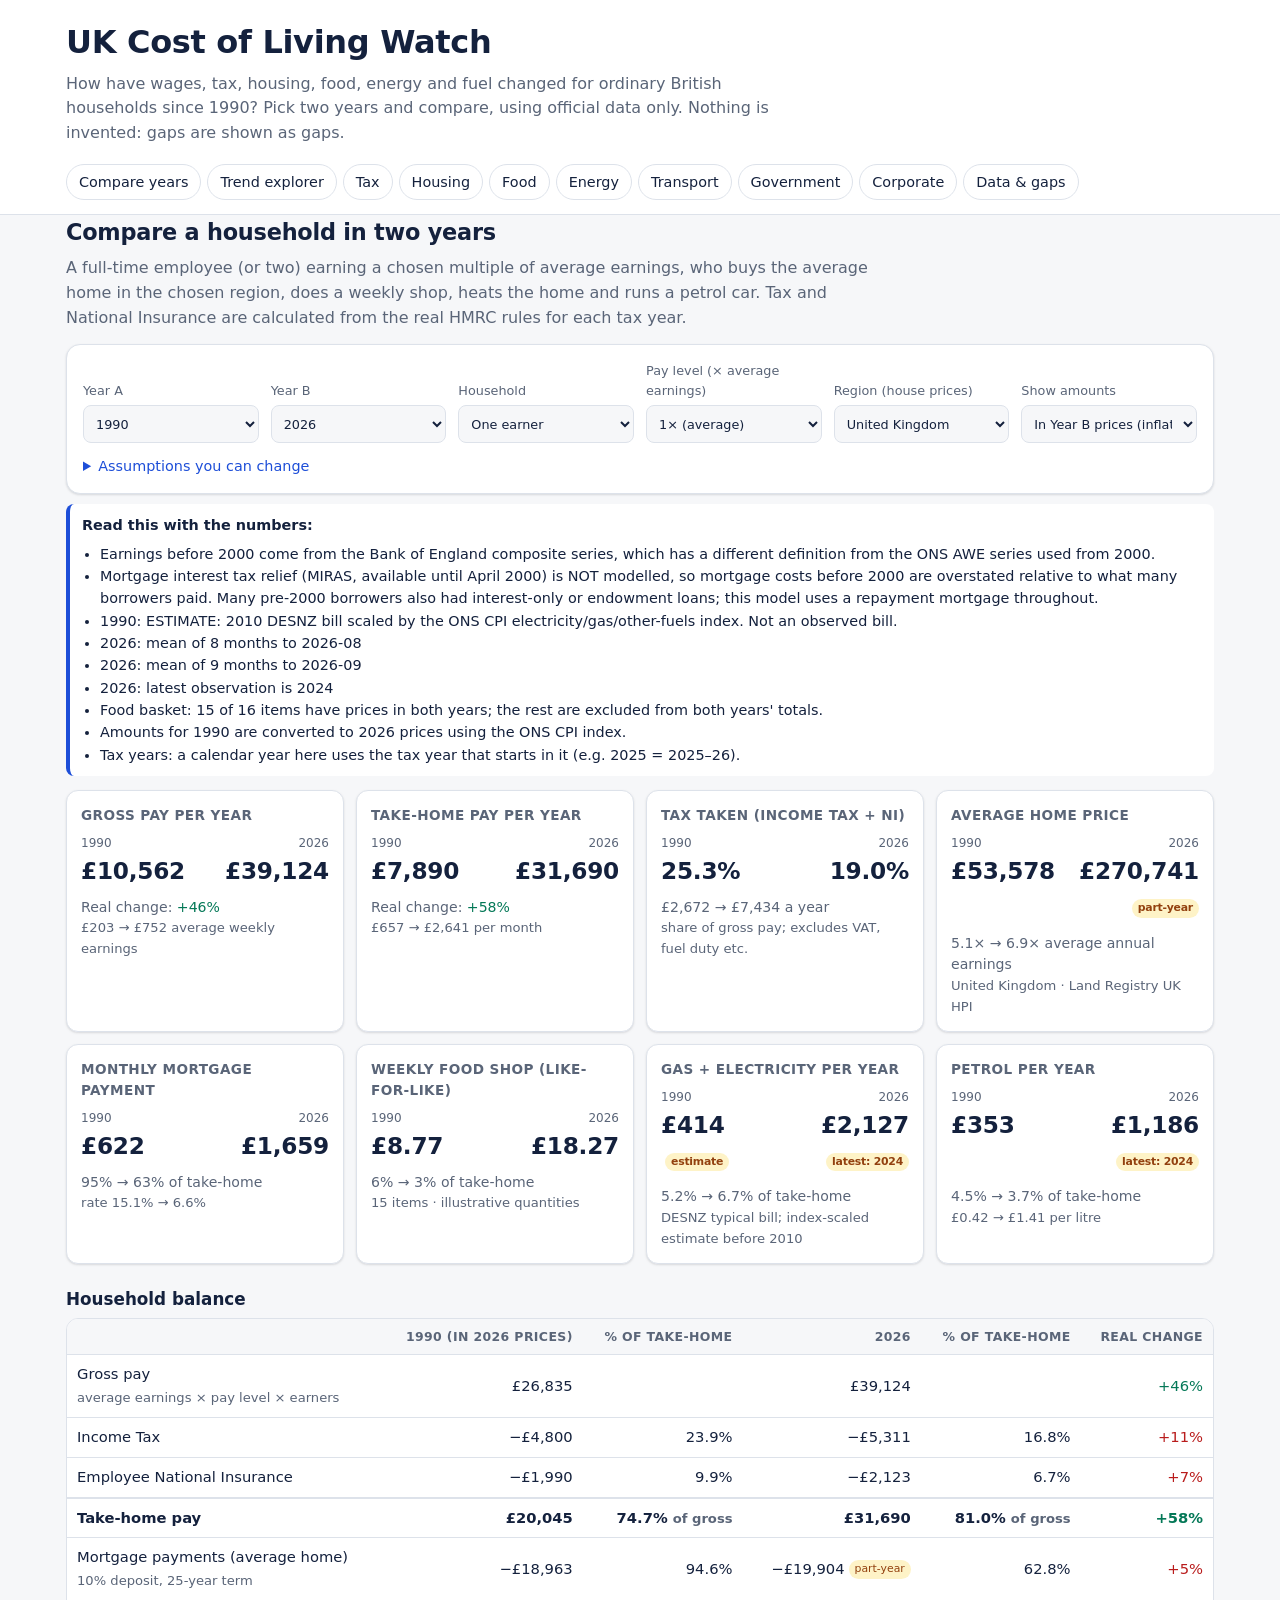
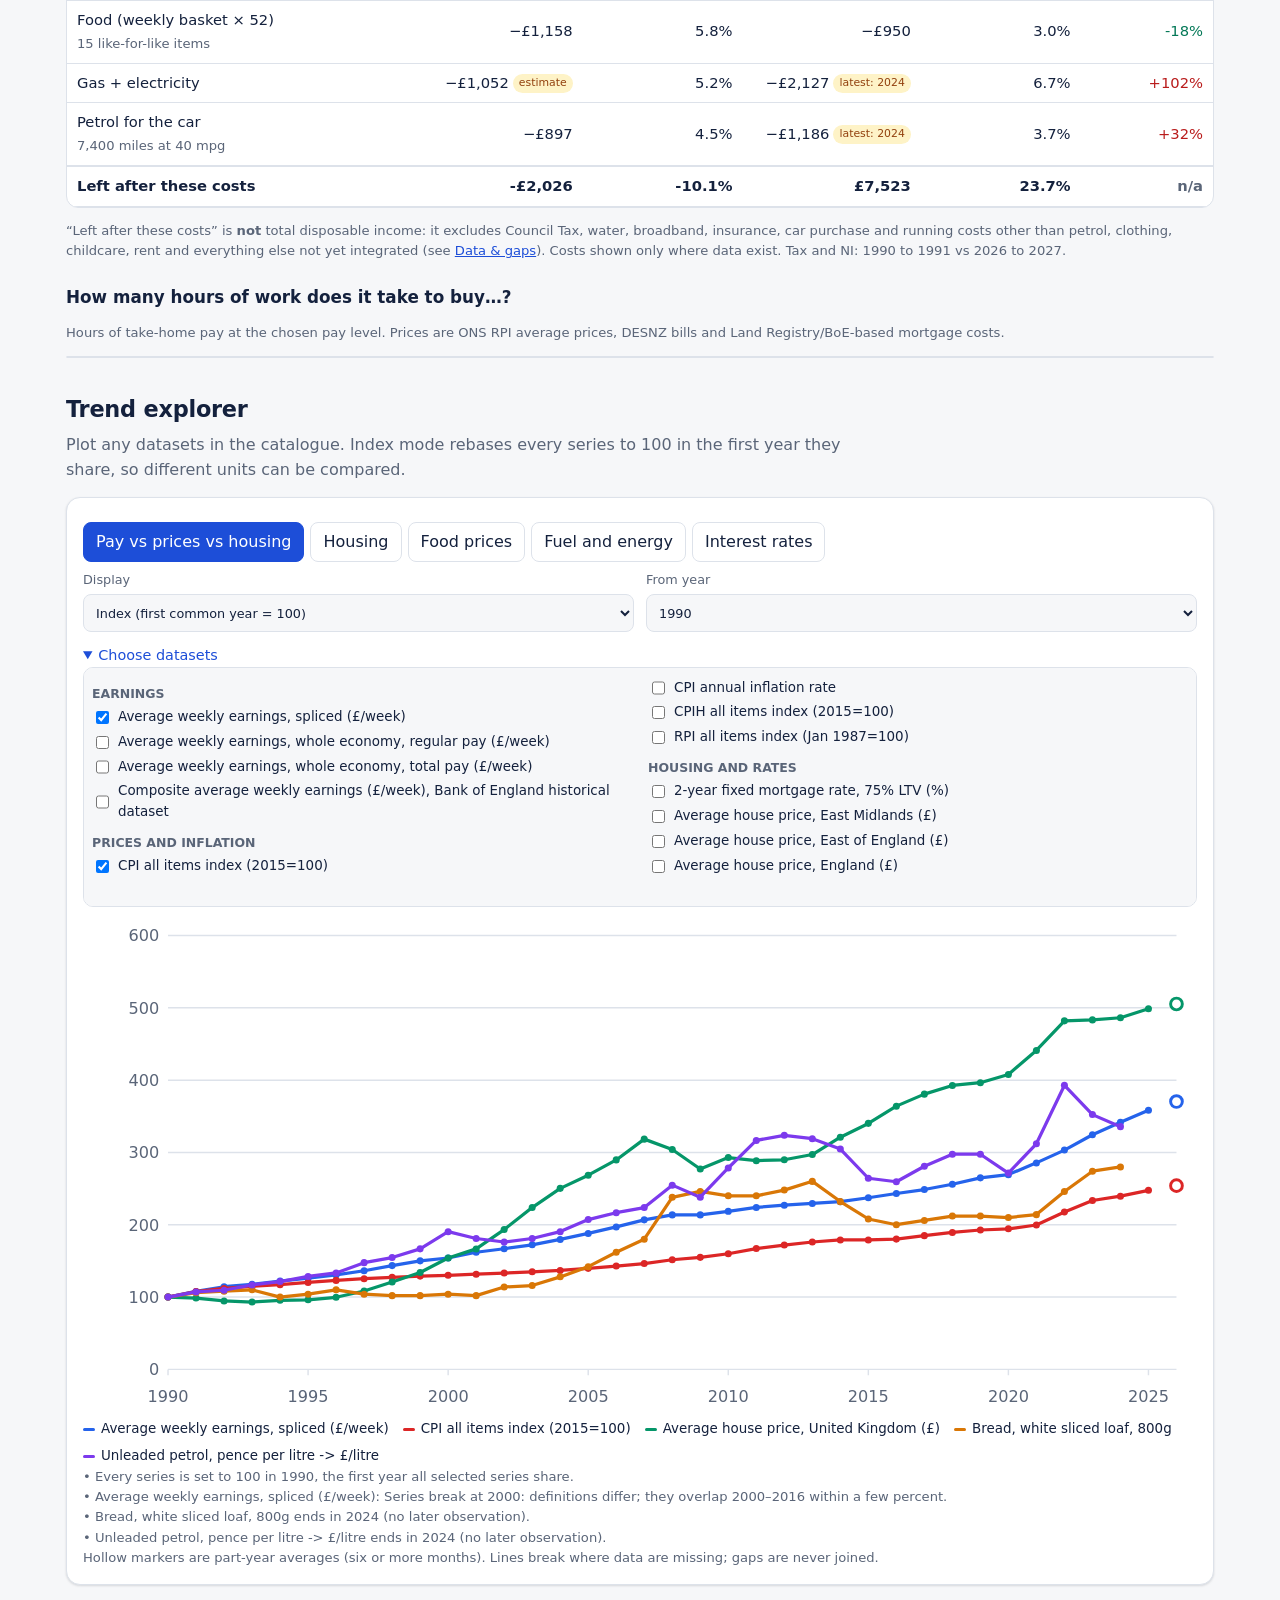
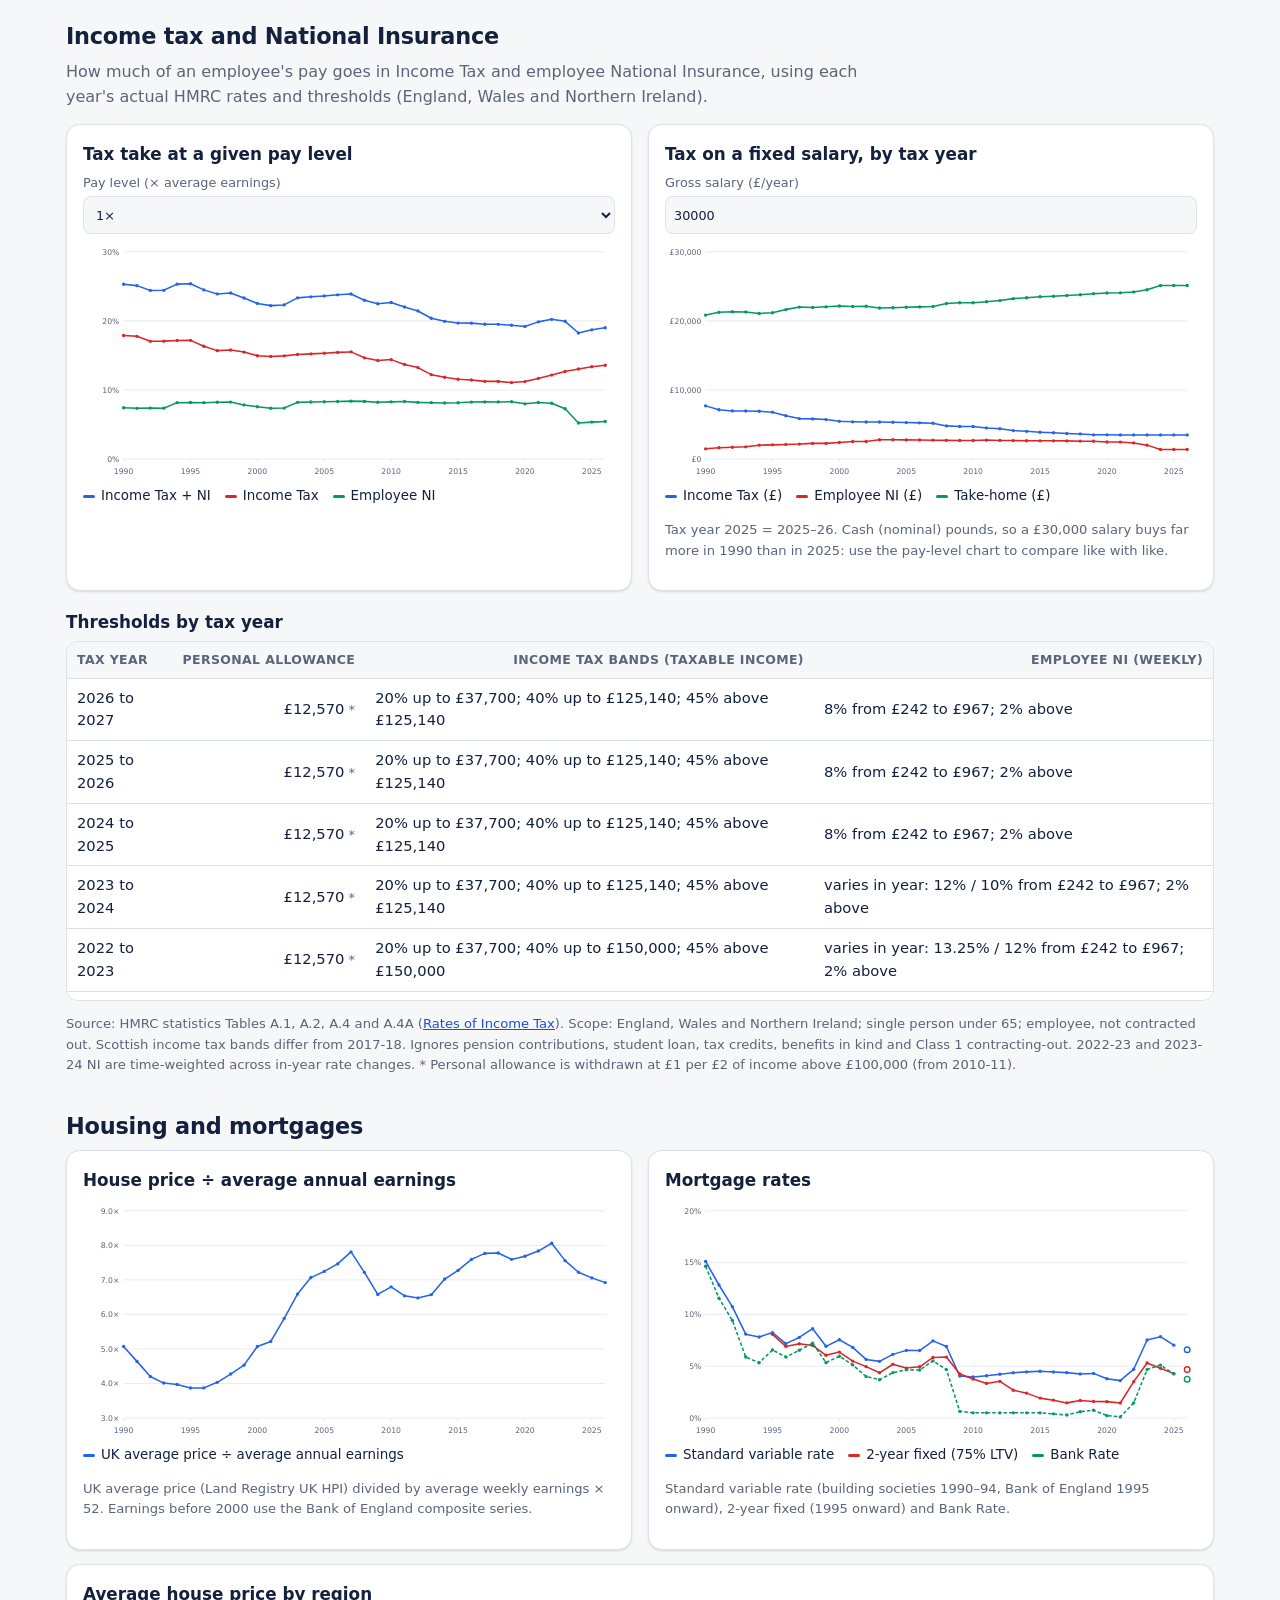
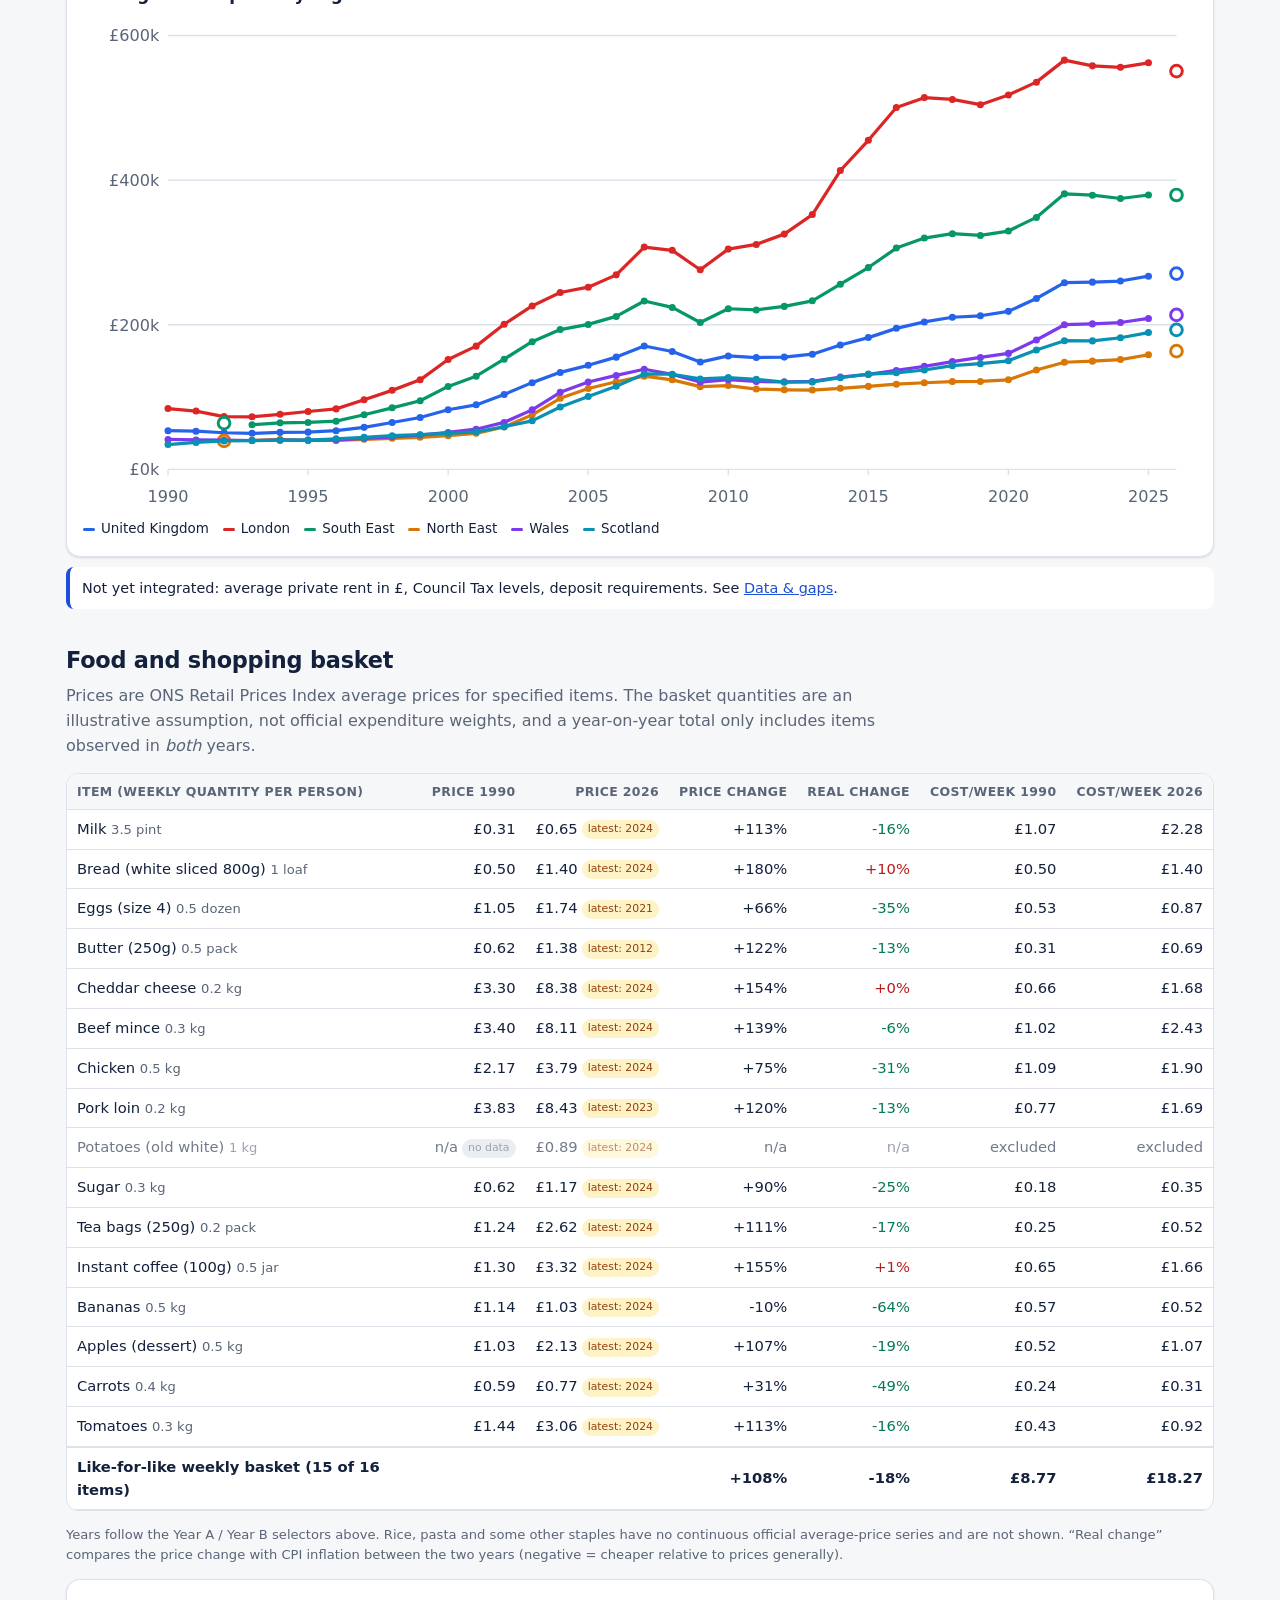
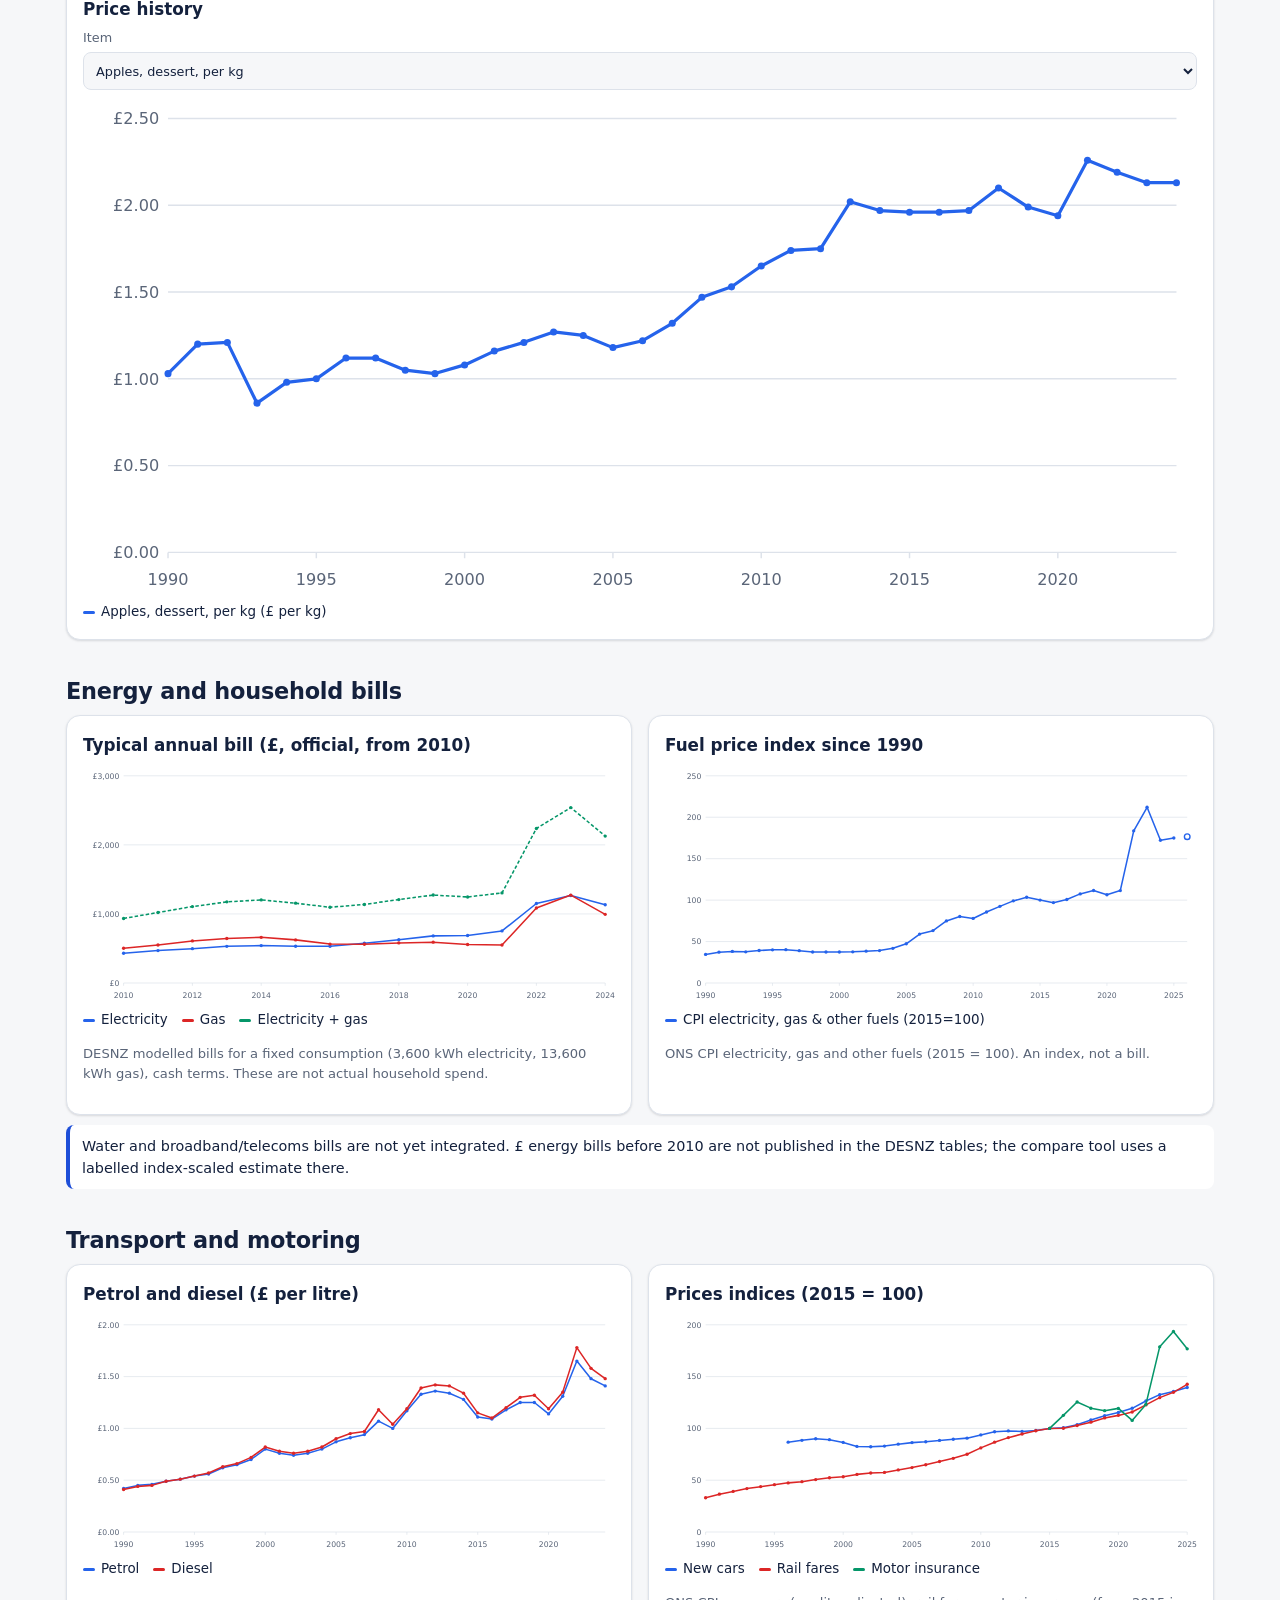
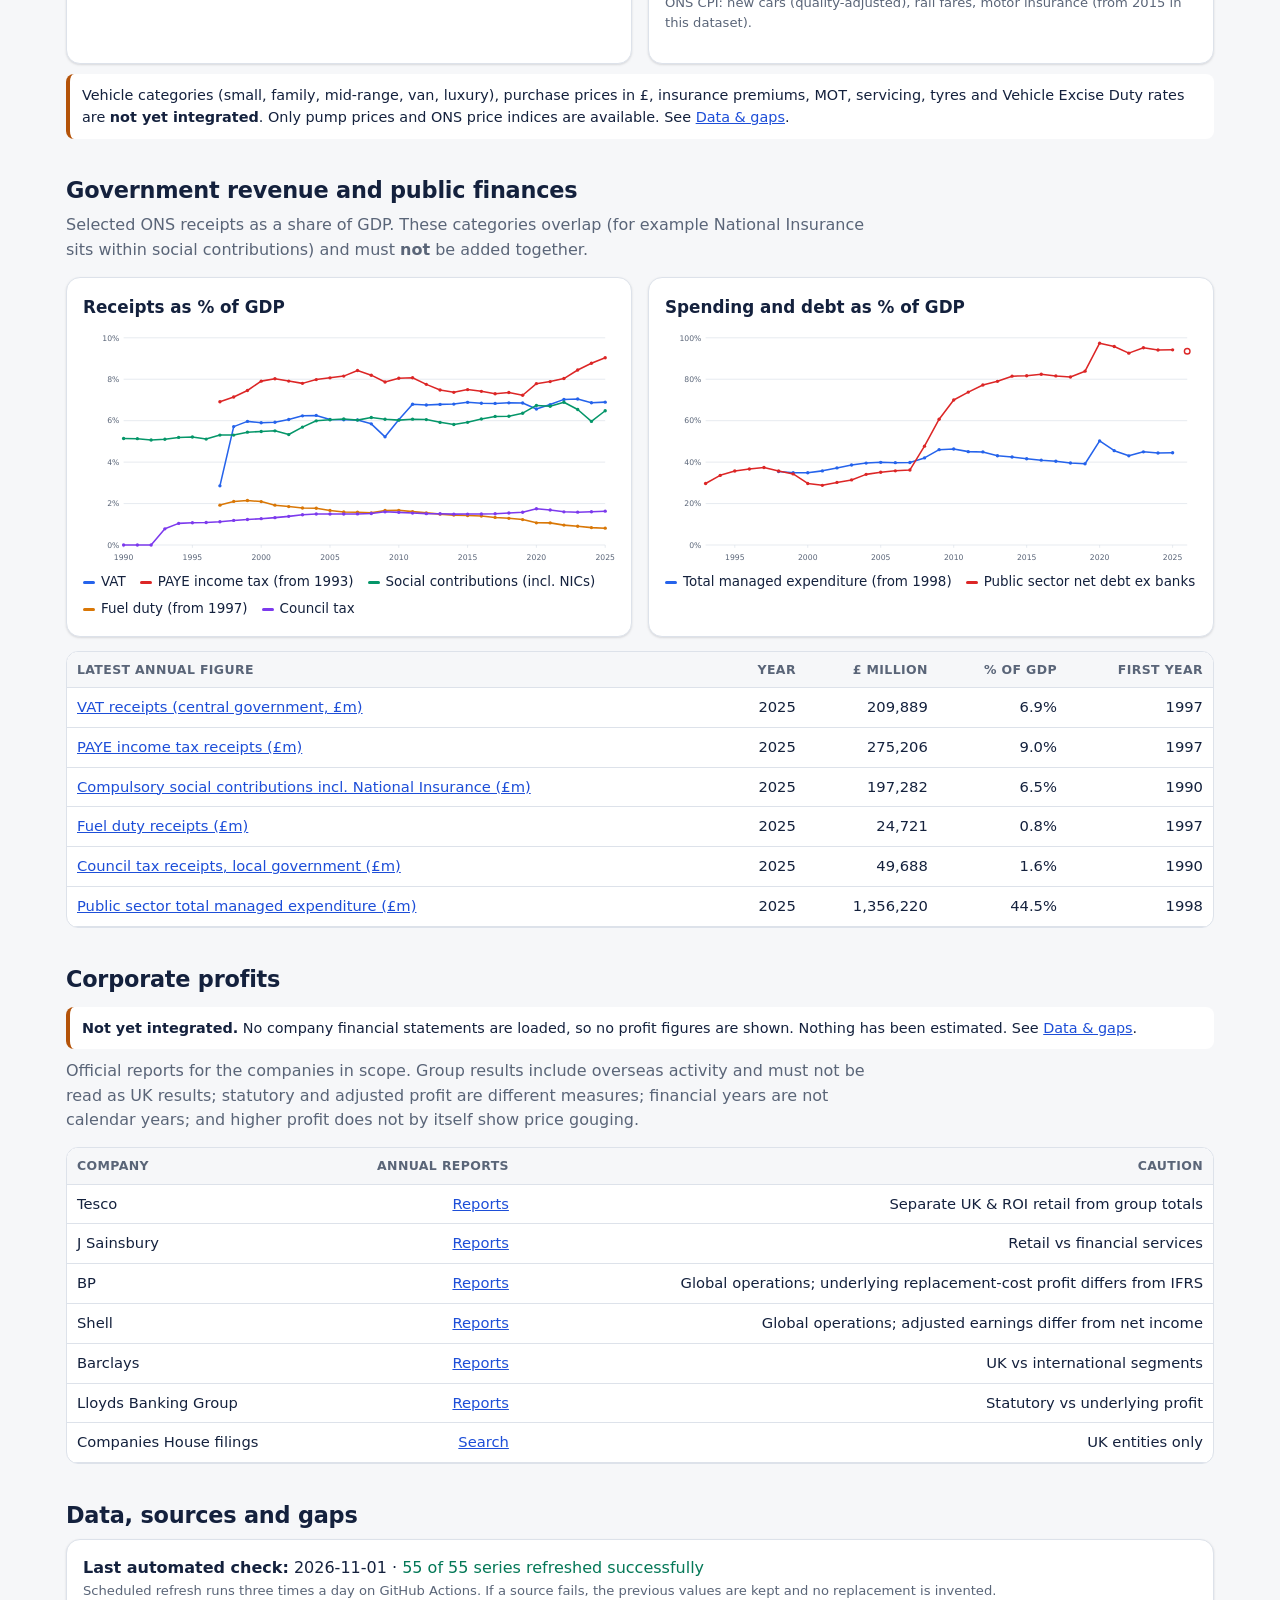
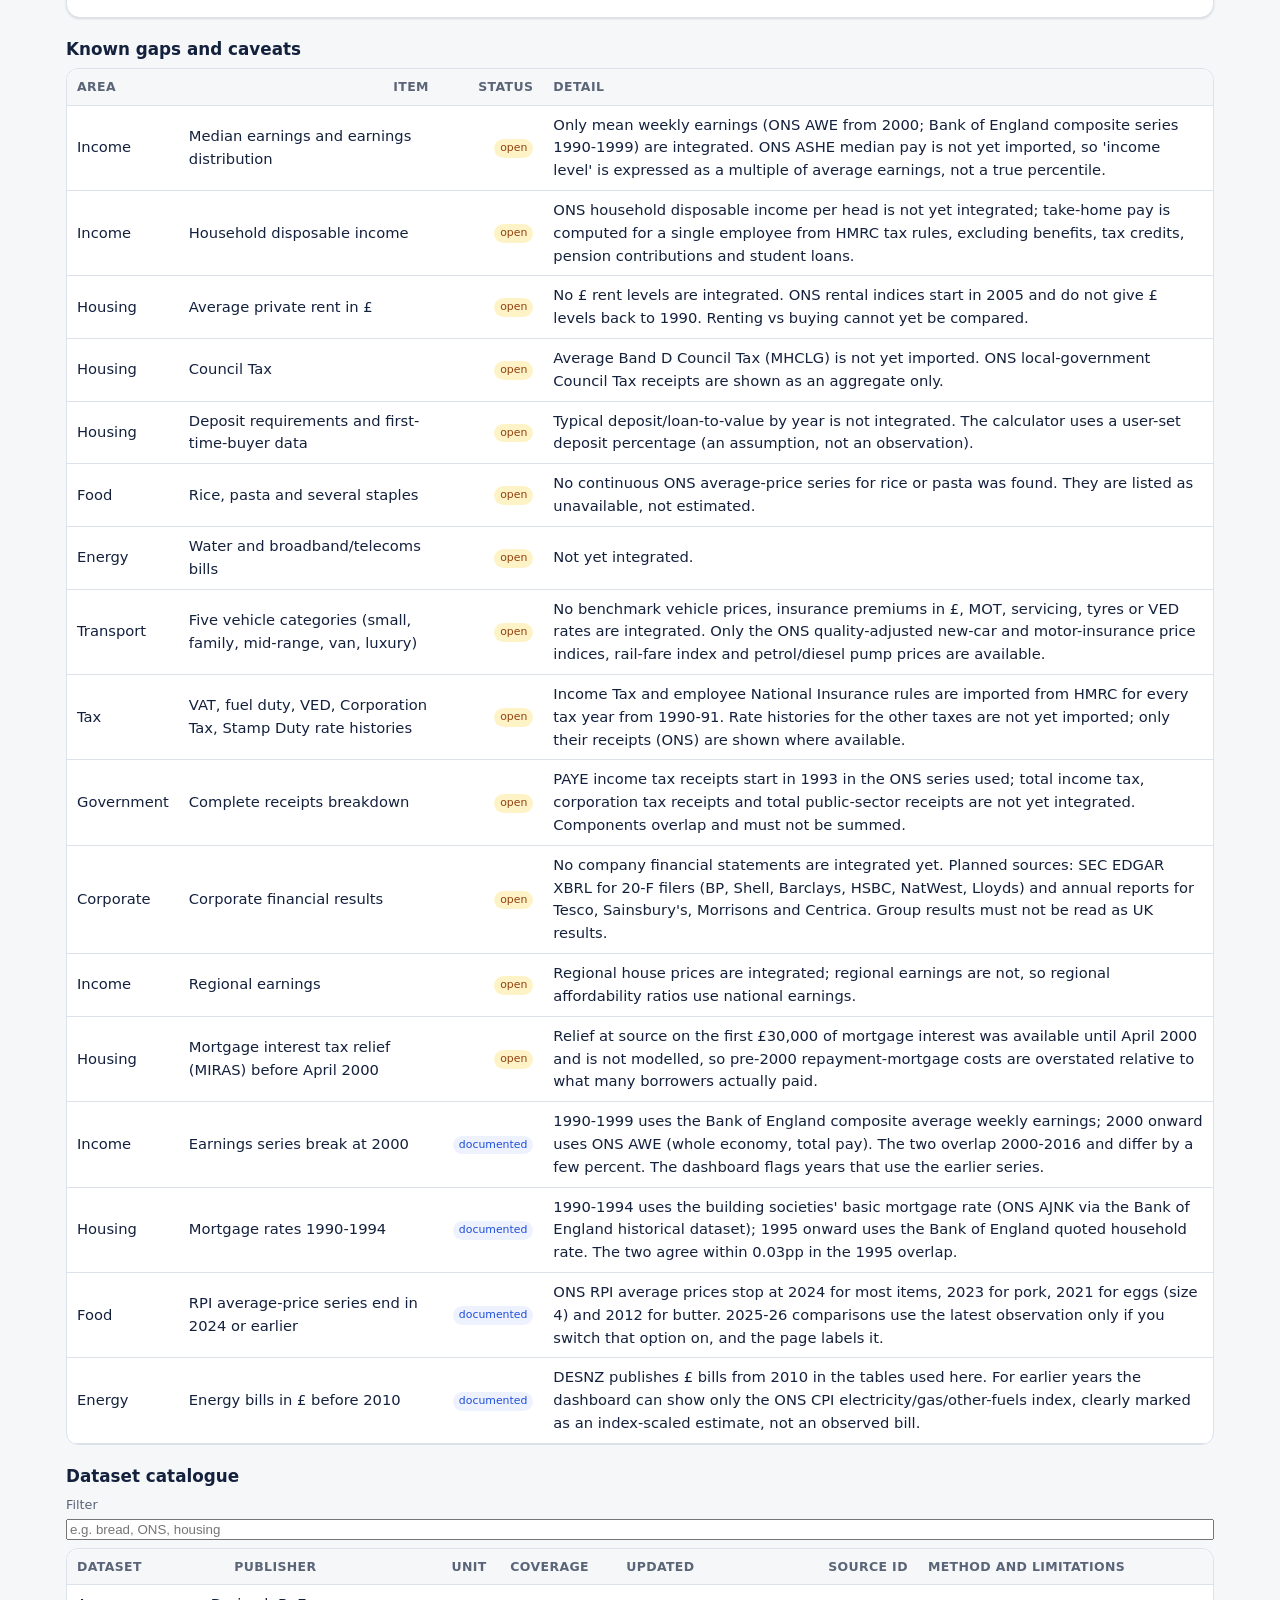
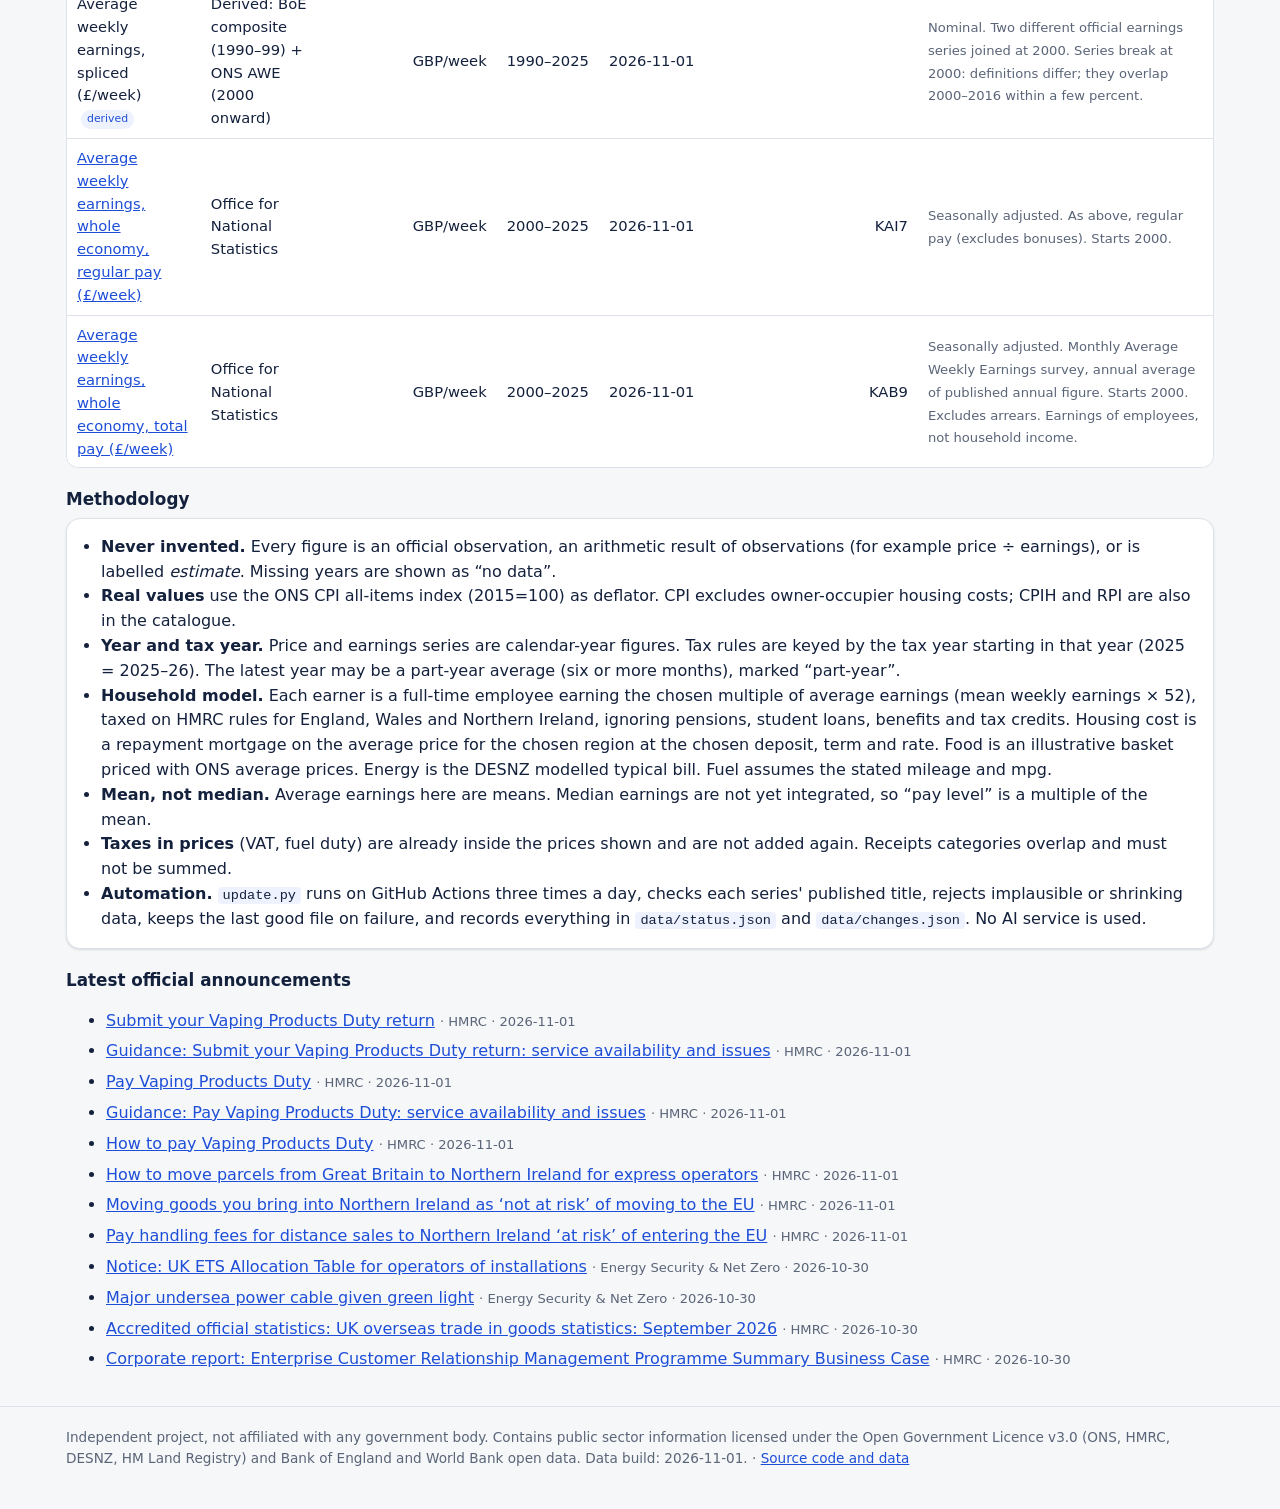
==== commit 7408c99b: "Rebuild as integrated dataset-driven dashboard with validated pipeline Co-Authored-By: Claude Sonnet" ====
--- a/index.html
+++ b/index.html
@@ -1,52 +1,172 @@
-<!doctype html><html lang="en"><head><meta charset="utf-8"><meta name="viewport" content="width=device-width,initial-scale=1"><title>UK Living Cost Index | 1990–Today</title><meta name="description" content="Explore UK living costs, inflation, housing, tax, energy, food, transport and company profits since 1990."><style>:root{font-family:Inter,system-ui,Arial;background:#0b1220;color:#e9eef8}*{box-sizing:border-box}body{margin:0}header{background:#121e31;border-bottom:1px solid #31415c;padding:20px max(20px,calc((100vw - 1180px)/2))}h1{margin:0;font-size:28px}header p{color:#aabbd1;margin:7px 0}main{max-width:1180px;margin:auto;padding:25px 18px}nav{display:flex;flex-wrap:wrap;gap:9px;margin:15px 0 25px}nav a,.pill{border:1px solid #3b506b;border-radius:20px;padding:8px 12px;color:#d6e4fa;text-decoration:none;background:#182940}section{margin:25px 0 36px}h2{font-size:23px}p,.muted{color:#aabbd1;line-height:1.55}.grid{display:grid;grid-template-columns:repeat(auto-fit,minmax(220px,1fr));gap:14px}.card{background:#162439;border:1px solid #30435d;border-radius:14px;padding:20px}.card h3{margin:0 0 10px}.number{font-size:28px;font-weight:800;color:#67d8bd}label{display:block;color:#b8c8dd;font-size:13px;margin:8px 0}input,select{background:#0b1729;border:1px solid #45607d;color:white;border-radius:8px;padding:10px;width:100%}button{background:#48bfa9;color:#051b1b;border:0;border-radius:8px;padding:12px;font-weight:700;cursor:pointer}table{border-collapse:collapse;width:100%}td,th{padding:12px;text-align:left;border-bottom:1px solid #31435b}a{color:#7dd8ee}.scroll{overflow-x:auto}.small{font-size:12px}.status{background:#21354c;border-radius:8px;padding:12px}.hero{padding:25px;background:linear-gradient(110deg,#193950,#152238);border-radius:18px}.result{font-size:24px;color:#67d8bd;font-weight:800}footer{border-top:1px solid #30435d;padding:25px;text-align:center;color:#9eafc5}@media(max-width:600px){h1{font-size:24px}}</style></head><body><header><h1>UK LIVING COST INDEX <span style="font-size:12px;vertical-align:middle;border:1px solid #55d5b7;padding:5px 9px;border-radius:20px;color:#6be2c3">DATA DASHBOARD V2</span></h1><p>What does life really cost? UK household costs, wages, tax and corporate profits from 1990 onwards.</p></header><main><section id="data-explorer"><h2>UK Economic Data Explorer · 1990–present</h2><p>Explore real historical observations, not hypothetical figures. Data is sourced from the World Bank's UK indicator series, with links to each underlying dataset. Coverage and update dates vary by series.</p><div class="card"><div class="explorer-controls"><div><label for="metric">Economic indicator</label><select id="metric"></select></div><div><label for="yearFrom">From year</label><select id="yearFrom"></select></div><div><label for="yearTo">To year</label><select id="yearTo"></select></div></div><div id="economicStatus" class="data-note" style="margin-top:12px">Loading verified economic data…</div><div class="compare-cards"><div class="card"><div class="muted">First available year</div><strong id="firstValue">—</strong><div id="firstYear" class="small"></div></div><div class="card"><div class="muted">Last available year</div><strong id="lastValue">—</strong><div id="lastYear" class="small"></div></div><div class="card"><div class="muted">Change over period</div><strong id="deltaValue">—</strong><div class="small">Relative change; may be inappropriate for rates</div></div></div><div class="chart-shell" id="economicChart" role="img" aria-label="Historical UK economic data chart"></div><p class="data-note" id="metricDescription"></p><a id="metricSource" target="_blank" rel="noopener noreferrer" href="https://data.worldbank.org/country/united-kingdom">View original dataset</a><div class="scroll"><table class="table-mini"><thead><tr><th>Year</th><th>Reported value</th></tr></thead><tbody id="economicRows"></tbody></table></div></div><p class="warning">Important: World Bank tax-revenue figures are not equivalent to total UK public-sector receipts; national accounts, tax definitions and coverage differ. The dashboard labels each measure explicitly. UK company profit and detailed household price histories will only be shown after their audited sources are integrated.</p></section>
-<script>
-(function(){
-const escapeText=s=>String(s??'').replace(/[&<>"']/g,c=>({'&':'&amp;','<':'&lt;','>':'&gt;','"':'&quot;',"'":'&#39;'}[c]));
-const el=id=>document.getElementById(id);
-let dataset=null;
-function format(v,u){if(v===null||v===undefined||!Number.isFinite(Number(v)))return 'N/A';let x=Number(v);if(u==='%')return x.toFixed(1)+'%';if(u==='US<footer>UK Living Cost Index · Independent data dashboard · Sources: ONS, HMRC, OBR, Ofgem, GOV.UK and company reports</footer><script>const gbp=x=>new Intl.NumberFormat('en-GB',{style:'currency',currency:'GBP',maximumFractionDigits:2}).format(x);const n=id=>Math.max(0,Number(document.getElementById(id).value)||0);function calculate(){let m=['housingInput','foodInput','energyInput','transportInput','taxInput','otherInput'].reduce((s,id)=>s+n(id),0);document.getElementById('monthly').textContent=gbp(m);document.getElementById('annual').textContent=gbp(m*12)}function inflationCalc(){document.getElementById('inflationResult').textContent=gbp(n('amount')*(1+n('inflationRate')/100))}function mortgageCalc(){let p=n('price')*(1-Math.min(n('deposit'),100)/100),r=n('mortgageRate')/1200,t=Math.max(1,n('term')*12);document.getElementById('mortgageResult').textContent=gbp(r?p*r/(1-Math.pow(1+r,-t)):p/t)+' / month'}function fuelCalc(){document.getElementById('fuelResult').textContent=gbp(n('fuelPrice')*n('tank')/100)}function safe(s){return String(s||'').replace(/[&<>"']/g,c=>({'&':'&amp;','<':'&lt;','>':'&gt;','"':'&quot;',"'":'&#39;'}[c]))}async function loadNews(){try{let r=await fetch('data/stories.json?t='+Date.now());if(!r.ok)throw Error('unavailable');let d=await r.json(),items=Array.isArray(d)?d:(d.stories||[]);document.getElementById('updated').textContent='Official news feed · '+items.length+' items';document.getElementById('stories').innerHTML=items.length?items.slice(0,24).map(x=>'<article class="card"><h3><a target="_blank" rel="noopener noreferrer" href="'+safe(/^https:\/\//.test(x.url)?x.url:'#')+'">'+safe(x.title)+'</a></h3><p>'+safe(x.source||'GOV.UK')+' · '+safe((x.date||x.published||'').slice(0,10))+'</p></article>').join(''):'<div class="card">No verified stories have been imported yet.</div>'}catch(e){document.getElementById('updated').textContent='News feed awaiting first scheduled update';document.getElementById('stories').innerHTML='<div class="card">News will appear after the first successful update.</div>'}}calculate();inflationCalc();mortgageCalc();fuelCalc();loadNews()</script><div class="hero"><h2>Household costs · Wages · Tax · Corporate profits</h2><p>Evidence-led comparisons across housing, food, transport, energy, taxation and earnings. Historical coverage depends on the source; missing data is never invented.</p><div class="status" id="updated">Loading latest verified headlines…</div></div><nav><a href="#data-explorer">Historical data</a><a href="#calculator">Calculator</a><a href="#inflation">Inflation</a><a href="#housing">Housing</a><a href="#food">Food</a><a href="#energy">Energy</a><a href="#transport">Transport</a><a href="#real-wages">Real wages</a><a href="#cost-basket">Household basket</a><a href="#affordability">Work hours</a><a href="#purchasing-power">Purchasing power</a><a href="#income-tax">Take-home pay</a><a href="#corporate-accountability">Corporate reports</a><a href="#tax">Tax</a><a href="#profits">Corporate profits</a><a href="#news">News</a></nav><section id="calculator"><h2>Household living cost calculator</h2><p>Enter your own monthly household spending to see your annual budget. The inflation comparison is illustrative until an official historical index is connected.</p><div class="grid"><div class="card"><label>Housing per month (£)</label><input id="housingInput" type="number" value="1200" min="0"><label>Food per month (£)</label><input id="foodInput" type="number" value="450" min="0"><label>Energy & utilities per month (£)</label><input id="energyInput" type="number" value="250" min="0"></div><div class="card"><label>Transport per month (£)</label><input id="transportInput" type="number" value="350" min="0"><label>Tax & other bills per month (£)</label><input id="taxInput" type="number" value="350" min="0"><label>Other spending per month (£)</label><input id="otherInput" type="number" value="300" min="0"></div><div class="card"><h3>Your spending</h3><p>Monthly total</p><div class="result" id="monthly">—</div><p>Annual total</p><div class="result" id="annual">—</div><button onclick="calculate()">Recalculate</button></div></div></section><section id="inflation"><h2>Inflation and purchasing power</h2><div class="grid"><div class="card"><h3>Inflation calculator</h3><label>Original amount (£)</label><input type="number" id="amount" value="1000"><label>Accumulated inflation (%)</label><input type="number" id="inflationRate" value="50"><button onclick="inflationCalc()">Calculate</button><p id="inflationResult" class="result"></p><p class="small">Manual scenario, not a claim about inflation in a particular year.</p></div><div class="card"><h3>Official historical data</h3><p>ONS consumer price inflation and average weekly earnings should drive the year-by-year real wage and purchasing power charts.</p><a href="https://www.ons.gov.uk/economy/inflationandpriceindices">ONS inflation statistics</a></div></div></section><section id="housing"><h2>Housing & mortgages</h2><div class="grid"><div class="card"><h3>Mortgage payment calculator</h3><label>Property price (£)</label><input id="price" type="number" value="300000"><label>Deposit (%)</label><input id="deposit" type="number" value="20"><label>Annual interest rate (%)</label><input id="mortgageRate" type="number" step=".1" value="5"><label>Term (years)</label><input id="term" type="number" value="25"><button onclick="mortgageCalc()">Calculate payment</button><p class="result" id="mortgageResult"></p></div><div class="card"><h3>House prices since 1990</h3><p>Official UK House Price Index provides regional and local authority comparisons, subject to historical series availability.</p><a href="https://www.gov.uk/government/collections/uk-house-price-index-reports">UK House Price Index</a></div></div></section><section id="food"><h2>Food & shopping basket</h2><p>Track staple food prices and the cost of a consistent basket across time. A reliable comparison must account for product sizes and quality changes.</p><div class="card"><a href="https://www.ons.gov.uk/economy/inflationandpriceindices">ONS food price indices and price statistics</a><p class="muted">Product-level historical averages pending verified import.</p></div></section><section id="energy"><h2>Energy & household bills</h2><div class="grid"><div class="card"><h3>Electricity and gas</h3><p>Ofgem energy price cap and typical household consumption; actual bills vary by region, tariff and usage.</p><a href="https://www.ofgem.gov.uk/energy-price-cap">Ofgem price cap</a></div><div class="card"><h3>Local bills</h3><p>Council Tax, water, broadband and other charges should be compared by local authority and bill year.</p><a href="https://www.gov.uk/government/collections/council-tax-statistics">Council Tax statistics</a></div></div></section><section id="transport"><h2>Transport & vehicle ownership</h2><div class="grid"><div class="card"><h3>Fuel cost calculator</h3><label>Price (pence/litre)</label><input id="fuelPrice" type="number" value="140"><label>Tank size (litres)</label><input id="tank" type="number" value="50"><button onclick="fuelCalc()">Calculate fill-up</button><p class="result" id="fuelResult"></p></div><div class="card"><h3>Five vehicle classes</h3><p>Small car · Family car · Mid-range · Van · Premium</p><p>Compare acquisition, insurance, servicing, tyres, VED, MOT, fuel and depreciation. Historical category prices require sourced model-year data.</p><a href="https://www.gov.uk/government/statistical-data-sets/oil-and-petroleum-products-weekly-statistics">UK weekly fuel statistics</a></div></div></section><section id="purchasing-power"><h2>What could your salary buy? · Historical purchasing power</h2><p>Compare a salary across two years using the published UK consumer price index. This measures general price-level purchasing power, not a specific household's actual spending.</p><div class="grid"><div class="card"><label>Salary in starting year (£)</label><input id="powerSalary" type="number" min="0" value="25000"><label>Starting year</label><select id="powerStart"></select><label>Comparison year</label><select id="powerEnd"></select><button id="powerRun" type="button">Compare purchasing power</button></div><div class="card"><h3>Equivalent salary at comparison-year prices</h3><div class="result" id="powerEquivalent">Waiting for CPI data…</div><p id="powerNarrative" class="data-note"></p></div><div class="card"><h3>Price-level change</h3><div class="result" id="powerInflation">—</div><p class="data-note">Calculated as CPI in comparison year divided by CPI in starting year. Nominal salary is not automatically adjusted for earnings growth.</p></div></div></section><script>(function(){const $=id=>document.getElementById(id),fmt=n=>new Intl.NumberFormat('en-GB',{style:'currency',currency:'GBP',maximumFractionDigits:0}).format(n);fetch('data/economic.json').then(r=>{if(!r.ok)throw Error('No CPI dataset');return r.json()}).then(data=>{let values=data.series&&data.series.cpi&&data.series.cpi.values;if(!values)throw Error('CPI unavailable');let years=Object.keys(values).filter(y=>Number(y)>=1990).sort();if(years.length<2)throw Error('Insufficient years');for(let id of ['powerStart','powerEnd'])$(id).innerHTML=years.map(y=>'<option value="'+y+'">'+y+'</option>').join('');$('powerStart').value=years[0];$('powerEnd').value=years[years.length-1];function calc(){let a=$('powerStart').value,b=$('powerEnd').value,s=Math.max(0,Number($('powerSalary').value)||0),factor=values[b]/values[a];$('powerEquivalent').textContent=fmt(s*factor);$('powerInflation').textContent=((factor-1)*100).toFixed(1)+'%';$('powerNarrative').textContent=fmt(s)+' in '+a+' would require '+fmt(s*factor)+' in '+b+' to match the CPI-adjusted purchasing power.'}['powerStart','powerEnd','powerSalary'].forEach(id=>$(id).addEventListener('change',calc));$('powerRun').addEventListener('click',calc);calc()}).catch(e=>{$('powerEquivalent').textContent='Historical CPI data pending';$('powerNarrative').textContent='The automatic data import must complete before verified comparisons can be shown.'})})();</script><section id="real-wages"><h2>Real wages vs prices · ONS historical comparison</h2><p>Compare observed UK average weekly earnings against the official CPI index. Earnings are gross weekly pay, not household disposable income. The comparison uses years present in both ONS series.</p><div class="card"><div class="explorer-controls"><div><label for="wageStart">Base year</label><select id="wageStart"></select></div><div><label for="wageEnd">Comparison year</label><select id="wageEnd"></select></div></div><div class="compare-cards"><div class="card"><div class="muted">Nominal weekly earnings growth</div><strong id="wageNominal">—</strong></div><div class="card"><div class="muted">CPI increase</div><strong id="wagePrices">—</strong></div><div class="card"><div class="muted">Real weekly earnings change</div><strong id="wageReal">—</strong></div></div><div id="wageMessage" class="data-note">Loading official ONS data…</div><p class="data-note">Real earnings change = (earnings ratio ÷ CPI ratio − 1) × 100. This compares average gross earnings, not median wages or changes in taxation.</p><p><a href="https://www.ons.gov.uk/employmentandlabourmarket/peopleinwork/earningsandworkinghours">ONS earnings statistics</a> · <a href="https://www.ons.gov.uk/economy/inflationandpriceindices">ONS inflation statistics</a></p></div></section><script>(function(){let $=id=>document.getElementById(id),cache;function render(){if(!cache)return;let a=$('wageStart').value,b=$('wageEnd').value,w=cache.series.ons_earnings_weekly.values,c=cache.series.ons_cpi_index.values;if(!w[a]||!w[b]||!c[a]||!c[b])return;let nr=w[b]/w[a],cr=c[b]/c[a],rr=nr/cr;$('wageNominal').textContent=((nr-1)*100).toFixed(1)+'%';$('wagePrices').textContent=((cr-1)*100).toFixed(1)+'%';$('wageReal').textContent=((rr-1)*100).toFixed(1)+'%';$('wageMessage').textContent='ONS average weekly total pay: £'+Number(w[a]).toFixed(2)+' ('+a+') → £'+Number(w[b]).toFixed(2)+' ('+b+').'}fetch('data/economic.json').then(r=>{if(!r.ok)throw Error('Data unavailable');return r.json()}).then(d=>{if(!d.series.ons_earnings_weekly||!d.series.ons_cpi_index)throw Error('ONS earnings or CPI not yet imported');cache=d;let w=d.series.ons_earnings_weekly.values,c=d.series.ons_cpi_index.values,years=Object.keys(w).filter(y=>c[y]!=null).sort();if(years.length<2)throw Error('Insufficient comparable years');for(let id of ['wageStart','wageEnd'])$(id).innerHTML=years.map(y=>'<option value="'+y+'">'+y+'</option>').join('');$('wageStart').value=years[0];$('wageEnd').value=years[years.length-1];['wageStart','wageEnd'].forEach(id=>$(id).addEventListener('change',render));render()}).catch(e=>{$('wageMessage').textContent='Verified data unavailable: '+e.message})})();</script><section id="cost-basket"><h2>Build a household spending basket</h2><p>Compare a basket of essential monthly expenses in two years. Enter prices you can verify from receipts or published records. No historical product prices are fabricated.</p><div class="scroll"><table><thead><tr><th>Category</th><th>Earlier year (£/month)</th><th>Later year (£/month)</th></tr></thead><tbody id="basketRows"></tbody><tfoot><tr><th>Monthly total</th><th id="basketEarlier">—</th><th id="basketLater">—</th></tr></tfoot></table></div><div class="grid"><div class="card"><h3>Annual spending difference</h3><div class="result" id="basketAnnual">—</div></div><div class="card"><h3>Percentage change</h3><div class="result" id="basketChange">—</div></div></div><p class="data-note">Your basket is an editable scenario, not an official inflation index. For published CPI comparisons use the historical explorer above.</p></section><script>(function(){const categories=['Rent or mortgage','Groceries','Electricity and gas','Water','Council tax','Petrol or diesel','Vehicle ownership and repairs','Public transport','Broadband and mobile','Insurance','Other essentials'];const e=id=>document.getElementById(id),gbp=v=>new Intl.NumberFormat('en-GB',{style:'currency',currency:'GBP'}).format(v);e('basketRows').innerHTML=categories.map((c,i)=>'<tr><td>'+c+'</td><td><input aria-label="'+c+' earlier monthly cost" type="number" min="0" step=".01" data-basket="earlier" value="0"></td><td><input aria-label="'+c+' later monthly cost" type="number" min="0" step=".01" data-basket="later" value="0"></td></tr>').join('');function calc(){let a=0,b=0;document.querySelectorAll('[data-basket="earlier"]').forEach(x=>a+=Math.max(0,Number(x.value)||0));document.querySelectorAll('[data-basket="later"]').forEach(x=>b+=Math.max(0,Number(x.value)||0));e('basketEarlier').textContent=gbp(a);e('basketLater').textContent=gbp(b);e('basketAnnual').textContent=gbp((b-a)*12);e('basketChange').textContent=a>0?((b/a-1)*100).toFixed(1)+'%':'—'}e('basketRows').addEventListener('input',calc);calc()})();</script><section id="affordability"><h2>How many hours of work does it cost?</h2><p>Compare a product or bill against an hourly wage. Enter verified prices for the years you want to compare; no historic price is invented or inferred.</p><div class="grid"><div class="card"><h3>Earlier year</h3><label>Year</label><input type="number" id="affYear1" min="1990" max="2026" value="1990"><label>Item price (£)</label><input type="number" id="affPrice1" min="0" step=".01" value="20"><label>Gross hourly wage (£)</label><input type="number" id="affWage1" min=".01" step=".01" value="5"></div><div class="card"><h3>Later year</h3><label>Year</label><input type="number" id="affYear2" min="1990" max="2026" value="2026"><label>Item price (£)</label><input type="number" id="affPrice2" min="0" step=".01" value="60"><label>Gross hourly wage (£)</label><input type="number" id="affWage2" min=".01" step=".01" value="15"></div><div class="card"><h3>Working time needed</h3><div class="result" id="affResult">—</div><p id="affNarrative"></p><p class="data-note">Default input numbers are examples, not historical observations. Use ONS earnings and documented historical prices for factual comparisons.</p><button id="affRun" type="button">Compare</button></div></div></section><script>(function(){const e=id=>document.getElementById(id);function run(){let p1=Number(e('affPrice1').value),p2=Number(e('affPrice2').value),w1=Number(e('affWage1').value),w2=Number(e('affWage2').value);if(w1<=0||w2<=0||p1<0||p2<0){e('affResult').textContent='Enter valid prices and wages';return}let a=p1/w1,b=p2/w2;e('affResult').textContent=a.toFixed(1)+' h → '+b.toFixed(1)+' h';e('affNarrative').textContent='The item takes '+(b-a).toFixed(1)+' more/less working hours in the second period (negative means more affordable).'}e('affRun').addEventListener('click',run);['affPrice1','affPrice2','affWage1','affWage2'].forEach(id=>e(id).addEventListener('input',run));run()})();</script><section id="income-tax"><h2>Take-home pay & tax calculator · England, Wales and Northern Ireland</h2><p>Calculate employee Income Tax and Class 1 National Insurance for the 2025/26 tax year. Scotland has different income tax bands and is not covered by this calculator. Assumes standard personal allowance, no pension, student loan, benefits or other income.</p><div class="grid"><div class="card"><label>Annual gross salary (£)</label><input id="grossSalary" type="number" min="0" value="35000"><button id="taxCalculate" type="button">Calculate take-home pay</button><p class="small"><a href="https://www.gov.uk/income-tax-rates">Income Tax rates</a> · <a href="https://www.gov.uk/national-insurance-rates-letters">NI rates</a></p></div><div class="card"><h3>Annual take-home pay</h3><div class="result" id="netSalary">—</div><p>Income Tax: <strong id="incomeTax">—</strong></p><p>Employee NI: <strong id="nationalInsurance">—</strong></p><p>Effective combined rate: <strong id="effectiveTax">—</strong></p></div><div class="card"><h3>Monthly take-home pay</h3><div class="result" id="netMonthly">—</div><p>Illustrative employee calculation only. Tax years and tax jurisdictions must be compared like-for-like.</p></div></div></section><script>(function(){const f=id=>document.getElementById(id);const money=x=>new Intl.NumberFormat('en-GB',{style:'currency',currency:'GBP'}).format(x);function compute(){let g=Math.max(0,Number(f('grossSalary').value)||0);let allowance=Math.max(0,12570-Math.max(0,g-100000)/2);let taxable=Math.max(0,g-allowance);let basic=37700;let basicTax=Math.min(taxable,37700)*.2;let higherTax=Math.min(Math.max(0,taxable-37700),Math.max(0,125140-allowance-37700))*.4;let additionalTax=Math.max(0,taxable-37700-Math.max(0,125140-allowance-37700))*.45;let tax=basicTax+higherTax+additionalTax;let ni=Math.min(Math.max(0,g-12570),37700)*.08+Math.max(0,g-50270)*.02;let net=g-tax-ni;f('netSalary').textContent=money(net);f('netMonthly').textContent=money(net/12);f('incomeTax').textContent=money(tax);f('nationalInsurance').textContent=money(ni);f('effectiveTax').textContent=(g?((tax+ni)/g*100):0).toFixed(1)+'%'}f('taxCalculate').addEventListener('click',compute);f('grossSalary').addEventListener('input',compute);compute()})();</script><section id="corporate-accountability"><h2>Corporate profits · evidence tracker</h2><p>Compare published company financial results against household pressures. Reported profit measures must not be mixed: operating profit, profit before tax and net profit are different. UK-only figures must not be confused with worldwide group results.</p><div class="scroll"><table><thead><tr><th>Company / sector</th><th>Annual reports</th><th>Reporting caution</th></tr></thead><tbody><tr><td>Tesco · supermarkets</td><td><a href="https://www.tescoplc.com/investors/reports-results-and-presentations/">Official reports</a></td><td>Separate UK & ROI retail from group totals</td></tr><tr><td>J Sainsbury · supermarkets</td><td><a href="https://www.about.sainsburys.co.uk/investors/reports">Official reports</a></td><td>Retail vs financial services</td></tr><tr><td>BP · energy</td><td><a href="https://www.bp.com/en/global/corporate/investors/results-reporting-and-presentations/annual-report.html">Official reports</a></td><td>Global operations; underlying replacement cost profit differs from IFRS</td></tr><tr><td>Shell · energy</td><td><a href="https://www.shell.com/investors/results-and-reporting/annual-report.html">Official reports</a></td><td>Global operations; adjusted earnings differ from net income</td></tr><tr><td>Barclays · banking</td><td><a href="https://home.barclays/investor-relations/reports-and-events/annual-reports/">Official reports</a></td><td>UK vs international banking segments</td></tr><tr><td>Lloyds Banking Group · banking</td><td><a href="https://www.lloydsbankinggroup.com/investors/financial-downloads.html">Official reports</a></td><td>Distinguish statutory profit and underlying profit</td></tr></tbody></table></div><p class="data-note">Historical profit figures will appear only after extraction and validation from the linked annual reports. The site does not fabricate a comparable 1990–2026 series.</p></section><section id="tax"><h2>Household tax & government revenue</h2><div class="grid"><div class="card"><h3>Tax paid by households</h3><p>Income Tax, National Insurance, VAT, Council Tax, fuel duty, vehicle tax and property transaction taxes. Distinguish direct payments from embedded taxes.</p><a href="https://www.gov.uk/government/organisations/hm-revenue-customs/about/statistics">HMRC statistics</a></div><div class="card"><h3>What the government collects</h3><p>Compare annual revenue in nominal pounds, inflation-adjusted pounds and as a share of GDP. Total receipts and tax receipts are not identical.</p><a href="https://obr.uk/data/">Office for Budget Responsibility data</a></div></div></section><section id="profits"><h2>Corporate profits vs living costs</h2><p>Follow supermarkets, food manufacturers, energy companies, oil producers and banks. Compare reported revenue, operating profit and net profit, separating UK from worldwide activity.</p><div class="grid"><div class="card"><h3>Retail & food</h3><p>Tesco · Sainsbury's · Associated British Foods · Premier Foods</p></div><div class="card"><h3>Energy & oil</h3><p>Centrica · SSE · National Grid · Shell · BP</p></div><div class="card"><h3>Financial services</h3><p>Lloyds · Barclays · NatWest · HSBC</p></div></div><p><a href="https://find-and-update.company-information.service.gov.uk/">Companies House company filings</a></p></section><section id="news"><h2>Latest official updates</h2><p>Automatically refreshed from official UK government feeds. Headlines link to the original publisher.</p><div id="stories" class="grid"><div class="card">Loading…</div></div></section><section><h2>Methodology & transparency</h2><p>We distinguish observed data from calculator scenarios, nominal from inflation-adjusted amounts, and fiscal from calendar years. Missing historical records are labelled unavailable. The calculators are educational estimates, not financial advice.</p></section><style>
-#data-explorer{scroll-margin-top:24px}.explorer-controls{display:grid;grid-template-columns:repeat(auto-fit,minmax(180px,1fr));gap:12px}.chart-shell{position:relative;overflow:hidden;background:#0c1a2d;border:1px solid #354b68;border-radius:14px;padding:16px;margin-top:14px}.chart-shell svg{display:block;width:100%;height:auto}.chart-legend{display:flex;flex-wrap:wrap;gap:14px;color:#a9c0d6;font-size:13px}.legend-dot{display:inline-block;width:9px;height:9px;border-radius:50%;margin-right:6px;background:#60dbc1}.data-note{font-size:13px;color:#b3c3d8}.compare-cards{display:grid;grid-template-columns:repeat(auto-fit,minmax(165px,1fr));gap:12px;margin:16px 0}.compare-cards .card{padding:15px}.compare-cards strong{font-size:24px;color:#64dbc1}.data-link{font-size:13px}.table-mini td{font-variant-numeric:tabular-nums}.warning{border-left:3px solid #e3b76c;padding:12px 16px;background:#2b2c32;color:#f1d9a3}
-</style>
-</body></html>||u==='2015 US<footer>UK Living Cost Index · Independent data dashboard · Sources: ONS, HMRC, OBR, Ofgem, GOV.UK and company reports</footer><script>const gbp=x=>new Intl.NumberFormat('en-GB',{style:'currency',currency:'GBP',maximumFractionDigits:2}).format(x);const n=id=>Math.max(0,Number(document.getElementById(id).value)||0);function calculate(){let m=['housingInput','foodInput','energyInput','transportInput','taxInput','otherInput'].reduce((s,id)=>s+n(id),0);document.getElementById('monthly').textContent=gbp(m);document.getElementById('annual').textContent=gbp(m*12)}function inflationCalc(){document.getElementById('inflationResult').textContent=gbp(n('amount')*(1+n('inflationRate')/100))}function mortgageCalc(){let p=n('price')*(1-Math.min(n('deposit'),100)/100),r=n('mortgageRate')/1200,t=Math.max(1,n('term')*12);document.getElementById('mortgageResult').textContent=gbp(r?p*r/(1-Math.pow(1+r,-t)):p/t)+' / month'}function fuelCalc(){document.getElementById('fuelResult').textContent=gbp(n('fuelPrice')*n('tank')/100)}function safe(s){return String(s||'').replace(/[&<>"']/g,c=>({'&':'&amp;','<':'&lt;','>':'&gt;','"':'&quot;',"'":'&#39;'}[c]))}async function loadNews(){try{let r=await fetch('data/stories.json?t='+Date.now());if(!r.ok)throw Error('unavailable');let d=await r.json(),items=Array.isArray(d)?d:(d.stories||[]);document.getElementById('updated').textContent='Official news feed · '+items.length+' items';document.getElementById('stories').innerHTML=items.length?items.slice(0,24).map(x=>'<article class="card"><h3><a target="_blank" rel="noopener noreferrer" href="'+safe(/^https:\/\//.test(x.url)?x.url:'#')+'">'+safe(x.title)+'</a></h3><p>'+safe(x.source||'GOV.UK')+' · '+safe((x.date||x.published||'').slice(0,10))+'</p></article>').join(''):'<div class="card">No verified stories have been imported yet.</div>'}catch(e){document.getElementById('updated').textContent='News feed awaiting first scheduled update';document.getElementById('stories').innerHTML='<div class="card">News will appear after the first successful update.</div>'}}calculate();inflationCalc();mortgageCalc();fuelCalc();loadNews()</script></body></html>)return '<footer>UK Living Cost Index · Independent data dashboard · Sources: ONS, HMRC, OBR, Ofgem, GOV.UK and company reports</footer><script>const gbp=x=>new Intl.NumberFormat('en-GB',{style:'currency',currency:'GBP',maximumFractionDigits:2}).format(x);const n=id=>Math.max(0,Number(document.getElementById(id).value)||0);function calculate(){let m=['housingInput','foodInput','energyInput','transportInput','taxInput','otherInput'].reduce((s,id)=>s+n(id),0);document.getElementById('monthly').textContent=gbp(m);document.getElementById('annual').textContent=gbp(m*12)}function inflationCalc(){document.getElementById('inflationResult').textContent=gbp(n('amount')*(1+n('inflationRate')/100))}function mortgageCalc(){let p=n('price')*(1-Math.min(n('deposit'),100)/100),r=n('mortgageRate')/1200,t=Math.max(1,n('term')*12);document.getElementById('mortgageResult').textContent=gbp(r?p*r/(1-Math.pow(1+r,-t)):p/t)+' / month'}function fuelCalc(){document.getElementById('fuelResult').textContent=gbp(n('fuelPrice')*n('tank')/100)}function safe(s){return String(s||'').replace(/[&<>"']/g,c=>({'&':'&amp;','<':'&lt;','>':'&gt;','"':'&quot;',"'":'&#39;'}[c]))}async function loadNews(){try{let r=await fetch('data/stories.json?t='+Date.now());if(!r.ok)throw Error('unavailable');let d=await r.json(),items=Array.isArray(d)?d:(d.stories||[]);document.getElementById('updated').textContent='Official news feed · '+items.length+' items';document.getElementById('stories').innerHTML=items.length?items.slice(0,24).map(x=>'<article class="card"><h3><a target="_blank" rel="noopener noreferrer" href="'+safe(/^https:\/\//.test(x.url)?x.url:'#')+'">'+safe(x.title)+'</a></h3><p>'+safe(x.source||'GOV.UK')+' · '+safe((x.date||x.published||'').slice(0,10))+'</p></article>').join(''):'<div class="card">No verified stories have been imported yet.</div>'}catch(e){document.getElementById('updated').textContent='News feed awaiting first scheduled update';document.getElementById('stories').innerHTML='<div class="card">News will appear after the first successful update.</div>'}}calculate();inflationCalc();mortgageCalc();fuelCalc();loadNews()</script></body></html>+Math.round(x).toLocaleString('en-GB');if(u==='index')return x.toFixed(1);return x.toLocaleString('en-GB',{maximumFractionDigits:2})}
-function render(){
-if(!dataset)return;
-const s=dataset.series[el('metric').value];if(!s)return;
-const from=+el('yearFrom').value,to=+el('yearTo').value;
-const points=Object.entries(s.values).map(([year,value])=>({year:+year,value:Number(value)})).filter(x=>x.year>=Math.min(from,to)&&x.year<=Math.max(from,to)&&Number.isFinite(x.value)).sort((a,b)=>a.year-b.year);
-el('metricDescription').textContent=s.label+' · Unit: '+s.unit+' · '+points.length+' observed years within selection. Missing years are not interpolated.';
-el('metricSource').href=s.source_url;
-if(!points.length){el('economicChart').textContent='No observations in this date range.';['firstValue','lastValue','deltaValue'].forEach(id=>el(id).textContent='N/A');el('economicRows').innerHTML='';return}
-const first=points[0],last=points[points.length-1];
-el('firstValue').textContent=format(first.value,s.unit);el('firstYear').textContent=first.year;
-el('lastValue').textContent=format(last.value,s.unit);el('lastYear').textContent=last.year;
-el('deltaValue').textContent=first.value!==0?((last.value/first.value-1)*100).toFixed(1)+'%':'N/A';
-const w=900,h=330,l=75,r=28,t=28,b=50;
-let min=Math.min(...points.map(x=>x.value)),max=Math.max(...points.map(x=>x.value));
-const pad=(max-min||Math.abs(max)||1)*.12;min-=pad;max+=pad;
-const xScale=y=>l+(y-Math.min(from,to))/(Math.max(1,Math.abs(to-from)))*(w-l-r);
-const yScale=v=>t+(max-v)/(max-min)*(h-t-b);
-const poly=points.map(p=>xScale(p.year).toFixed(1)+','+yScale(p.value).toFixed(1)).join(' ');
-const ticks=Array.from({length:5},(_,i)=>min+(max-min)*i/4);
-const grid=ticks.map(v=>'<line x1="'+l+'" y1="'+yScale(v)+'" x2="'+(w-r)+'" y2="'+yScale(v)+'" stroke="#314760" stroke-dasharray="4 5"/><text x="'+(l-10)+'" y="'+(yScale(v)+4)+'" fill="#b8c8da" text-anchor="end" font-size="12">'+escapeText(format(v,s.unit))+'</text>').join('');
-const years=[Math.min(from,to),Math.round((from+to)/2),Math.max(from,to)].map(y=>'<text x="'+xScale(y)+'" y="'+(h-12)+'" text-anchor="middle" fill="#b8c8da" font-size="13">'+y+'</text>').join('');
-const dots=points.map(p=>'<circle cx="'+xScale(p.year)+'" cy="'+yScale(p.value)+'" r="4" fill="#68ddc2"><title>'+p.year+': '+escapeText(format(p.value,s.unit))+'</title></circle>').join('');
-el('economicChart').innerHTML='<svg viewBox="0 0 '+w+' '+h+'" xmlns="http://www.w3.org/2000/svg" aria-label="'+escapeText(s.label)+'"><rect width="'+w+'" height="'+h+'" fill="transparent"/>'+grid+'<polyline points="'+poly+'" fill="none" stroke="#68ddc2" stroke-width="3" stroke-linejoin="round"/>'+dots+years+'</svg>';
-el('economicRows').innerHTML=points.slice().reverse().map(p=>'<tr><td>'+p.year+'</td><td>'+escapeText(format(p.value,s.unit))+'</td></tr>').join('');
-}
-async function init(){
-try{
-const response=await fetch('data/economic.json?t='+Date.now());
-if(!response.ok)throw Error('HTTP '+response.status);
-dataset=await response.json();
-const series=dataset.series||{},keys=Object.keys(series);
-if(!keys.length)throw Error('No sourced series available');
-el('metric').innerHTML=keys.map(k=>'<option value="'+escapeText(k)+'">'+escapeText(series[k].label)+'</option>').join('');
-const allYears=Object.values(series).flatMap(s=>Object.keys(s.values||{}).map(Number));const years=Array.from({length:Math.max(...allYears)-1990+1},(_,i)=>1990+i);
-for(const id of ['yearFrom','yearTo'])el(id).innerHTML=years.map(y=>'<option value="'+y+'">'+y+'</option>').join('');
-el('yearFrom').value='1990';el('yearTo').value=String(Math.max(...allYears));
-el('economicStatus').textContent=keys.length+' independently sourced UK indicators available. Source: World Bank Open Data.';
-['metric','yearFrom','yearTo'].forEach(id=>el(id).addEventListener('change',render));render();
-}catch(err){el('economicStatus').textContent='Economic dataset has not yet been generated. Run the scheduled GitHub Action or select Run workflow under Actions. '+err.message;el('economicChart').textContent='Waiting for the first successful verified data import.'}
-}init();
-})();
-</script></main><footer>UK Living Cost Index · Independent data dashboard · Sources: ONS, HMRC, OBR, Ofgem, GOV.UK and company reports</footer><script>const gbp=x=>new Intl.NumberFormat('en-GB',{style:'currency',currency:'GBP',maximumFractionDigits:2}).format(x);const n=id=>Math.max(0,Number(document.getElementById(id).value)||0);function calculate(){let m=['housingInput','foodInput','energyInput','transportInput','taxInput','otherInput'].reduce((s,id)=>s+n(id),0);document.getElementById('monthly').textContent=gbp(m);document.getElementById('annual').textContent=gbp(m*12)}function inflationCalc(){document.getElementById('inflationResult').textContent=gbp(n('amount')*(1+n('inflationRate')/100))}function mortgageCalc(){let p=n('price')*(1-Math.min(n('deposit'),100)/100),r=n('mortgageRate')/1200,t=Math.max(1,n('term')*12);document.getElementById('mortgageResult').textContent=gbp(r?p*r/(1-Math.pow(1+r,-t)):p/t)+' / month'}function fuelCalc(){document.getElementById('fuelResult').textContent=gbp(n('fuelPrice')*n('tank')/100)}function safe(s){return String(s||'').replace(/[&<>"']/g,c=>({'&':'&amp;','<':'&lt;','>':'&gt;','"':'&quot;',"'":'&#39;'}[c]))}async function loadNews(){try{let r=await fetch('data/stories.json?t='+Date.now());if(!r.ok)throw Error('unavailable');let d=await r.json(),items=Array.isArray(d)?d:(d.stories||[]);document.getElementById('updated').textContent='Official news feed · '+items.length+' items';document.getElementById('stories').innerHTML=items.length?items.slice(0,24).map(x=>'<article class="card"><h3><a target="_blank" rel="noopener noreferrer" href="'+safe(/^https:\/\//.test(x.url)?x.url:'#')+'">'+safe(x.title)+'</a></h3><p>'+safe(x.source||'GOV.UK')+' · '+safe((x.date||x.published||'').slice(0,10))+'</p></article>').join(''):'<div class="card">No verified stories have been imported yet.</div>'}catch(e){document.getElementById('updated').textContent='News feed awaiting first scheduled update';document.getElementById('stories').innerHTML='<div class="card">News will appear after the first successful update.</div>'}}calculate();inflationCalc();mortgageCalc();fuelCalc();loadNews()</script></body></html>+<!doctype html>
+<html lang="en">
+<head>
+<meta charset="utf-8">
+<meta name="viewport" content="width=device-width,initial-scale=1">
+<title>UK Cost of Living Watch · 1990 to today</title>
+<meta name="description" content="Compare UK household living costs between any two years since 1990 using official ONS, HMRC, Bank of England, Land Registry and DESNZ data.">
+<link rel="stylesheet" href="assets/style.css">
+</head>
+<body>
+<header class="site">
+  <div class="wrap">
+    <h1>UK Cost of Living Watch</h1>
+    <p class="sub">How have wages, tax, housing, food, energy and fuel changed for ordinary British households since 1990? Pick two years and compare, using official data only. Nothing is invented: gaps are shown as gaps.</p>
+    <nav class="top" aria-label="Sections">
+      <a href="#compare">Compare years</a><a href="#trends">Trend explorer</a><a href="#tax">Tax</a><a href="#housing">Housing</a>
+      <a href="#food">Food</a><a href="#energy">Energy</a><a href="#transport">Transport</a><a href="#government">Government</a>
+      <a href="#corporate">Corporate</a><a href="#data">Data &amp; gaps</a>
+    </nav>
+  </div>
+</header>
+
+<main class="wrap">
+  <noscript><div class="notice bad">This dashboard needs JavaScript to draw charts and run the comparison.</div></noscript>
+  <div id="loaderror" class="notice bad" hidden></div>
+
+  <section id="compare">
+    <h2>Compare a household in two years</h2>
+    <p class="lead">A full-time employee (or two) earning a chosen multiple of average earnings, who buys the average home in the chosen region, does a weekly shop, heats the home and runs a petrol car. Tax and National Insurance are calculated from the real HMRC rules for each tax year.</p>
+    <div class="panel">
+      <div class="controls">
+        <label>Year A<select id="yearA"></select></label>
+        <label>Year B<select id="yearB"></select></label>
+        <label>Household<select id="earners"><option value="1">One earner</option><option value="2">Two earners (each at this level)</option></select></label>
+        <label>Pay level (× average earnings)<select id="level">
+          <option value="0.5">0.5× (low pay)</option><option value="0.75">0.75×</option><option value="1" selected>1× (average)</option>
+          <option value="1.5">1.5×</option><option value="2">2×</option><option value="3">3×</option></select></label>
+        <label>Region (house prices)<select id="region"></select></label>
+        <label>Show amounts<select id="view"><option value="nominal">As paid at the time (nominal)</option><option value="real" selected>In Year B prices (inflation-adjusted)</option></select></label>
+      </div>
+      <details class="adv"><summary>Assumptions you can change</summary>
+        <div class="controls" style="margin-top:10px">
+          <label>Deposit (% of price)<input type="number" id="deposit" min="0" max="95" step="1" value="10"></label>
+          <label>Mortgage term (years)<input type="number" id="term" min="5" max="40" step="1" value="25"></label>
+          <label>Mortgage rate<select id="mtype"><option value="svr">Standard variable rate (1990 onward)</option><option value="fixed2">2-year fixed, 75% LTV (1995 onward)</option></select></label>
+          <label>Hours in a working week<input type="number" id="hours" min="10" max="60" step="0.5" value="37.5"></label>
+          <label>Car miles per year<input type="number" id="miles" min="0" max="30000" step="100" value="7400"></label>
+          <label>Car efficiency (mpg)<input type="number" id="mpg" min="10" max="100" step="1" value="40"></label>
+          <label class="check"><input type="checkbox" id="carry" checked> If a series has no figure for a year, use its latest observation (labelled)</label>
+        </div>
+      </details>
+    </div>
+    <div id="compareNotices"></div>
+    <div id="kpis" class="grid" style="margin-top:14px"></div>
+
+    <h3 style="margin-top:22px">Household balance</h3>
+    <div class="tablewrap"><table id="balance"></table></div>
+    <p class="small" id="balanceNote"></p>
+
+    <h3 style="margin-top:22px">How many hours of work does it take to buy…?</h3>
+    <p class="small">Hours of take-home pay at the chosen pay level. Prices are ONS RPI average prices, DESNZ bills and Land Registry/BoE-based mortgage costs.</p>
+    <div class="tablewrap"><table id="hours"></table></div>
+  </section>
+
+  <section id="trends">
+    <h2>Trend explorer</h2>
+    <p class="lead">Plot any datasets in the catalogue. Index mode rebases every series to 100 in the first year they share, so different units can be compared.</p>
+    <div class="panel">
+      <div class="pills" id="presets"></div>
+      <div class="controls">
+        <label>Display<select id="tmode"><option value="index">Index (first common year = 100)</option><option value="real">Real terms (£ series in latest-year prices)</option><option value="raw">Raw values (same unit only)</option></select></label>
+        <label>From year<select id="tfrom"></select></label>
+      </div>
+      <details class="adv" open><summary>Choose datasets</summary><div class="seriespick" id="picker"></div></details>
+      <div id="trendChart"></div>
+      <div id="trendNote" class="small"></div>
+    </div>
+  </section>
+
+  <section id="tax">
+    <h2>Income tax and National Insurance</h2>
+    <p class="lead">How much of an employee's pay goes in Income Tax and employee National Insurance, using each year's actual HMRC rates and thresholds (England, Wales and Northern Ireland).</p>
+    <div class="split">
+      <div class="panel"><h3>Tax take at a given pay level</h3>
+        <div class="controls"><label>Pay level (× average earnings)<select id="taxLevel"><option value="0.5">0.5×</option><option value="1" selected>1×</option><option value="2">2×</option><option value="3">3×</option></select></label></div>
+        <div id="taxChart"></div></div>
+      <div class="panel"><h3>Tax on a fixed salary, by tax year</h3>
+        <div class="controls"><label>Gross salary (£/year)<input type="number" id="taxSalary" min="0" step="500" value="30000"></label></div>
+        <div id="taxFixed"></div><p class="small">Tax year 2025 = 2025–26. Cash (nominal) pounds, so a £30,000 salary buys far more in 1990 than in 2025: use the pay-level chart to compare like with like.</p></div>
+    </div>
+    <h3 style="margin-top:18px">Thresholds by tax year</h3>
+    <div class="tablewrap" style="max-height:360px"><table id="taxRules"></table></div>
+    <p class="small" id="taxScope"></p>
+  </section>
+
+  <section id="housing">
+    <h2>Housing and mortgages</h2>
+    <div class="split">
+      <div class="panel"><h3>House price ÷ average annual earnings</h3><div id="p2eChart"></div><p class="small">UK average price (Land Registry UK HPI) divided by average weekly earnings × 52. Earnings before 2000 use the Bank of England composite series.</p></div>
+      <div class="panel"><h3>Mortgage rates</h3><div id="rateChart"></div><p class="small">Standard variable rate (building societies 1990–94, Bank of England 1995 onward), 2-year fixed (1995 onward) and Bank Rate.</p></div>
+    </div>
+    <div class="panel" style="margin-top:14px"><h3>Average house price by region</h3><div id="regionChart"></div></div>
+    <div class="notice info">Not yet integrated: average private rent in £, Council Tax levels, deposit requirements. See <a href="#data">Data &amp; gaps</a>.</div>
+  </section>
+
+  <section id="food">
+    <h2>Food and shopping basket</h2>
+    <p class="lead">Prices are ONS Retail Prices Index average prices for specified items. The basket quantities are an illustrative assumption, not official expenditure weights, and a year-on-year total only includes items observed in <em>both</em> years.</p>
+    <div class="tablewrap"><table id="basket"></table></div>
+    <p class="small" id="basketNote"></p>
+    <div class="panel" style="margin-top:14px"><h3>Price history</h3>
+      <div class="controls"><label>Item<select id="foodItem"></select></label></div><div id="foodChart"></div></div>
+  </section>
+
+  <section id="energy">
+    <h2>Energy and household bills</h2>
+    <div class="split">
+      <div class="panel"><h3>Typical annual bill (£, official, from 2010)</h3><div id="energyBills"></div><p class="small">DESNZ modelled bills for a fixed consumption (3,600 kWh electricity, 13,600 kWh gas), cash terms. These are not actual household spend.</p></div>
+      <div class="panel"><h3>Fuel price index since 1990</h3><div id="energyIndex"></div><p class="small">ONS CPI electricity, gas and other fuels (2015 = 100). An index, not a bill.</p></div>
+    </div>
+    <div class="notice info">Water and broadband/telecoms bills are not yet integrated. £ energy bills before 2010 are not published in the DESNZ tables; the compare tool uses a labelled index-scaled estimate there.</div>
+  </section>
+
+  <section id="transport">
+    <h2>Transport and motoring</h2>
+    <div class="split">
+      <div class="panel"><h3>Petrol and diesel (£ per litre)</h3><div id="fuelChart"></div></div>
+      <div class="panel"><h3>Prices indices (2015 = 100)</h3><div id="transIndex"></div><p class="small">ONS CPI: new cars (quality-adjusted), rail fares, motor insurance (from 2015 in this dataset).</p></div>
+    </div>
+    <div class="notice warn">Vehicle categories (small, family, mid-range, van, luxury), purchase prices in £, insurance premiums, MOT, servicing, tyres and Vehicle Excise Duty rates are <b>not yet integrated</b>. Only pump prices and ONS price indices are available. See <a href="#data">Data &amp; gaps</a>.</div>
+  </section>
+
+  <section id="government">
+    <h2>Government revenue and public finances</h2>
+    <p class="lead">Selected ONS receipts as a share of GDP. These categories overlap (for example National Insurance sits within social contributions) and must <b>not</b> be added together.</p>
+    <div class="split">
+      <div class="panel"><h3>Receipts as % of GDP</h3><div id="rcptChart"></div></div>
+      <div class="panel"><h3>Spending and debt as % of GDP</h3><div id="debtChart"></div></div>
+    </div>
+    <div class="tablewrap" style="margin-top:14px"><table id="rcptTable"></table></div>
+  </section>
+
+  <section id="corporate">
+    <h2>Corporate profits</h2>
+    <div id="corpBody"></div>
+  </section>
+
+  <section id="data">
+    <h2>Data, sources and gaps</h2>
+    <div id="statusBox" class="panel"></div>
+    <h3 style="margin-top:18px">Known gaps and caveats</h3>
+    <div id="gaps"></div>
+    <h3 style="margin-top:18px">Dataset catalogue</h3>
+    <div class="controls"><label>Filter<input type="search" id="catFilter" placeholder="e.g. bread, ONS, housing"></label></div>
+    <div class="tablewrap" style="margin-top:8px;max-height:520px"><table id="catalogue"></table></div>
+    <h3 style="margin-top:18px">Methodology</h3>
+    <div class="panel" id="method"></div>
+    <h3 style="margin-top:18px">Latest official announcements</h3>
+    <ul class="news" id="news"></ul>
+  </section>
+</main>
+
+<footer><div class="wrap">
+  Independent project, not affiliated with any government body. Contains public sector information licensed under the Open Government Licence v3.0 (ONS, HMRC, DESNZ, HM Land Registry) and Bank of England and World Bank open data.
+  <span id="genStamp"></span> · <a href="https://github.com/scarab0793/Cost-of-Living-Watch-UK">Source code and data</a>
+</div></footer>
+
+<script src="assets/calc.js"></script>
+<script src="assets/charts.js"></script>
+<script src="assets/app.js"></script>
+</body>
+</html>
--- a/assets/style.css
+++ b/assets/style.css
@@ -0,0 +1,74 @@
+:root{--bg:#f6f7f9;--panel:#fff;--ink:#14213d;--muted:#5a6578;--line:#dde2ea;--accent:#1d4ed8;--accent-ink:#fff;--good:#047857;--bad:#b91c1c;--warn:#b45309;--chip:#eef2ff;--shadow:0 1px 2px rgba(16,24,40,.06),0 1px 3px rgba(16,24,40,.08);
+--c1:#2563eb;--c2:#dc2626;--c3:#059669;--c4:#d97706;--c5:#7c3aed;--c6:#0891b2}
+@media(prefers-color-scheme:dark){:root{--bg:#0d1420;--panel:#162030;--ink:#e8eef8;--muted:#a3b1c6;--line:#2b3a50;--accent:#6ea0ff;--accent-ink:#0d1420;--good:#34d399;--bad:#f87171;--warn:#fbbf24;--chip:#1c2b45;--shadow:none;
+--c1:#6ea0ff;--c2:#f87171;--c3:#34d399;--c4:#fbbf24;--c5:#a78bfa;--c6:#22d3ee}}
+*{box-sizing:border-box}html{scroll-behavior:smooth}
+body{margin:0;background:var(--bg);color:var(--ink);font:16px/1.55 system-ui,-apple-system,"Segoe UI",Roboto,Arial,sans-serif}
+a{color:var(--accent)}
+header.site{background:var(--panel);border-bottom:1px solid var(--line)}
+.wrap{max-width:1180px;margin:0 auto;padding:0 16px}
+header.site .wrap{padding-top:18px;padding-bottom:10px}
+h1{font-size:clamp(1.4rem,3.5vw,2rem);margin:0 0 4px;letter-spacing:-.01em}
+h2{font-size:1.4rem;margin:0 0 6px;letter-spacing:-.01em}
+h3{font-size:1.05rem;margin:0 0 6px}
+.sub{color:var(--muted);margin:0 0 10px;max-width:70ch}
+nav.top{display:flex;gap:6px;flex-wrap:wrap;padding:8px 0 4px;overflow-x:auto}
+nav.top a{padding:6px 12px;border:1px solid var(--line);border-radius:999px;text-decoration:none;color:var(--ink);background:var(--panel);font-size:.9rem;white-space:nowrap}
+nav.top a:hover{border-color:var(--accent)}
+main{padding:20px 0 40px}
+section{margin:0 0 34px;scroll-margin-top:10px}
+.panel{background:var(--panel);border:1px solid var(--line);border-radius:14px;padding:16px;box-shadow:var(--shadow)}
+.lead{color:var(--muted);margin:0 0 14px;max-width:80ch}
+.controls{display:grid;grid-template-columns:repeat(auto-fit,minmax(150px,1fr));gap:12px;align-items:end}
+.controls label{display:flex;flex-direction:column;font-size:.8rem;color:var(--muted);gap:4px}
+select,input[type=number],input[type=range]{font:inherit;color:var(--ink);background:var(--bg);border:1px solid var(--line);border-radius:8px;padding:7px 8px;min-height:38px;width:100%}
+input[type=range]{padding:0}
+.check{display:flex;flex-direction:row!important;align-items:center;gap:8px!important;font-size:.88rem!important;color:var(--ink)!important}
+.check input{width:auto;min-height:0}
+button,.btn{font:inherit;cursor:pointer;border:1px solid var(--line);background:var(--panel);color:var(--ink);border-radius:8px;padding:7px 12px;min-height:38px}
+button.primary{background:var(--accent);color:var(--accent-ink);border-color:var(--accent)}
+button[aria-pressed=true]{background:var(--accent);color:var(--accent-ink);border-color:var(--accent)}
+details.adv{margin-top:12px}details.adv summary{cursor:pointer;color:var(--accent);font-size:.9rem}
+.grid{display:grid;gap:12px;grid-template-columns:repeat(auto-fit,minmax(250px,1fr))}
+.kpi{background:var(--panel);border:1px solid var(--line);border-radius:12px;padding:14px;box-shadow:var(--shadow)}
+.kpi h3{font-size:.85rem;color:var(--muted);font-weight:600;margin:0 0 8px;text-transform:uppercase;letter-spacing:.03em}
+.kpi .pair{display:flex;justify-content:space-between;gap:10px;align-items:baseline}
+.kpi .yr{font-size:.75rem;color:var(--muted)}
+.kpi .val{font-size:1.45rem;font-weight:700;letter-spacing:-.01em}
+.kpi .delta{margin-top:8px;font-size:.88rem;color:var(--muted)}
+.up{color:var(--bad)}.down{color:var(--good)}.flat{color:var(--muted)}
+.small{font-size:.82rem;color:var(--muted)}
+.badge{display:inline-block;font-size:.68rem;padding:1px 6px;border-radius:999px;background:var(--chip);color:var(--accent);margin-left:4px;vertical-align:middle;white-space:nowrap}
+.badge.warn{background:#fef3c7;color:#92400e}
+@media(prefers-color-scheme:dark){.badge.warn{background:#3a2d0a;color:#fbbf24}}
+.badge.na{background:var(--line);color:var(--muted)}
+.tablewrap{overflow-x:auto;border:1px solid var(--line);border-radius:12px;background:var(--panel)}
+table{border-collapse:collapse;width:100%;font-size:.92rem}
+th,td{padding:8px 10px;text-align:right;border-bottom:1px solid var(--line);white-space:nowrap}
+th:first-child,td:first-child{text-align:left;white-space:normal}
+thead th{background:var(--bg);font-size:.78rem;color:var(--muted);text-transform:uppercase;letter-spacing:.03em;position:sticky;top:0}
+tr.total td{font-weight:700;border-top:2px solid var(--line)}
+tr.group td{background:var(--bg);font-weight:600;color:var(--muted);font-size:.8rem;text-transform:uppercase;letter-spacing:.04em}
+.chart{width:100%;margin-top:8px}
+.chart svg{width:100%;height:auto;display:block;touch-action:pan-y}
+.chart .axis text{fill:var(--muted);font-size:11px}
+.chart .grid line{stroke:var(--line)}
+.legend{display:flex;flex-wrap:wrap;gap:6px 14px;font-size:.84rem;margin:6px 0 0}
+.legend span{display:inline-flex;align-items:center;gap:6px}
+.legend i{width:12px;height:3px;border-radius:2px;display:inline-block}
+.tip{position:absolute;pointer-events:none;background:var(--panel);border:1px solid var(--line);border-radius:8px;padding:6px 9px;font-size:.8rem;box-shadow:0 4px 14px rgba(0,0,0,.18);z-index:5;max-width:260px}
+.charthost{position:relative}
+.notice{border-left:4px solid var(--warn);background:var(--panel);padding:10px 12px;border-radius:8px;margin:10px 0;font-size:.9rem}
+.notice.info{border-left-color:var(--accent)}
+.notice.bad{border-left-color:var(--bad)}
+.split{display:grid;gap:16px;grid-template-columns:1fr}
+@media(min-width:900px){.split{grid-template-columns:1fr 1fr}}
+.pills{display:flex;flex-wrap:wrap;gap:6px;margin:8px 0}
+.seriespick{max-height:240px;overflow:auto;border:1px solid var(--line);border-radius:10px;padding:8px;background:var(--bg);columns:2 220px}
+.seriespick label{display:flex;gap:6px;font-size:.84rem;padding:2px 0;break-inside:avoid}
+.seriespick h4{margin:8px 0 2px;font-size:.78rem;text-transform:uppercase;color:var(--muted);break-after:avoid}
+footer{border-top:1px solid var(--line);padding:20px 0 40px;color:var(--muted);font-size:.85rem}
+.status-ok{color:var(--good)}.status-bad{color:var(--bad)}
+.news li{margin:6px 0}
+code{background:var(--chip);padding:1px 5px;border-radius:4px;font-size:.85em}
+@media(max-width:560px){.kpi .val{font-size:1.25rem}th,td{padding:7px 8px;font-size:.86rem}}
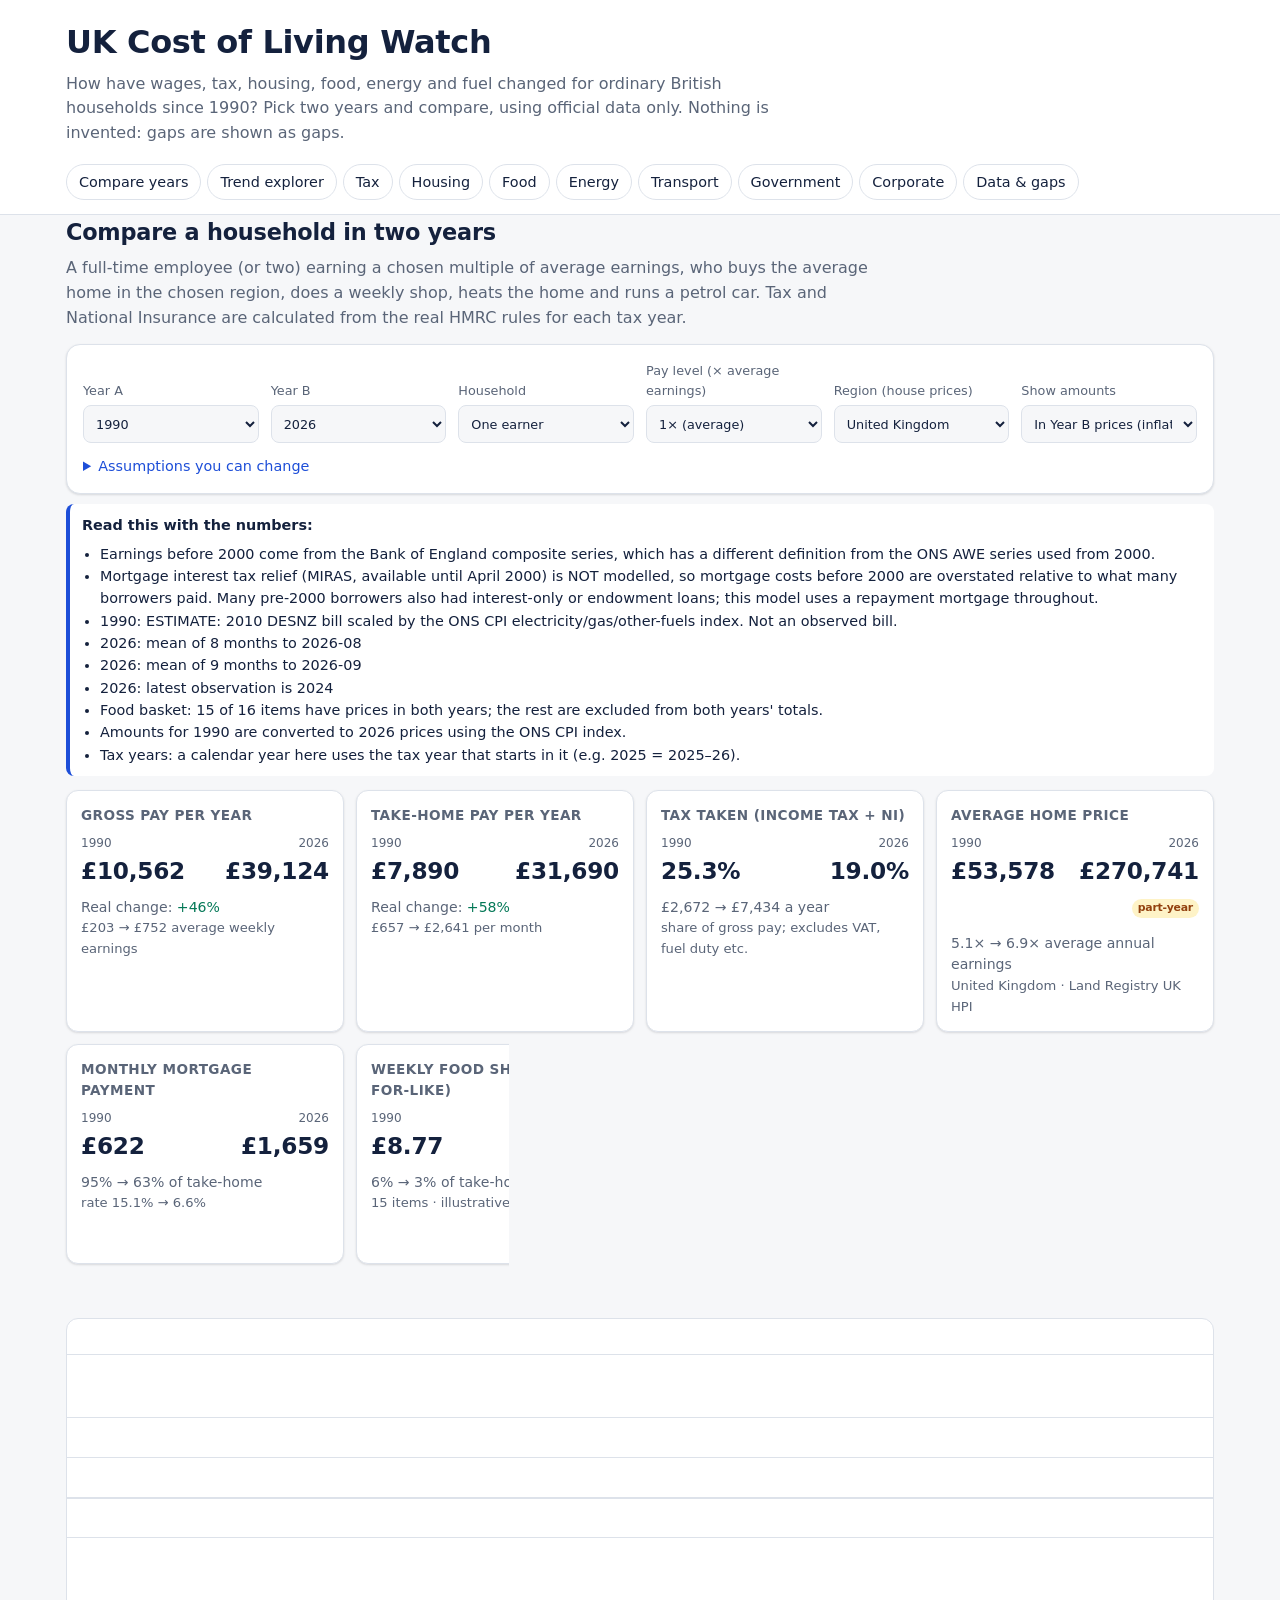
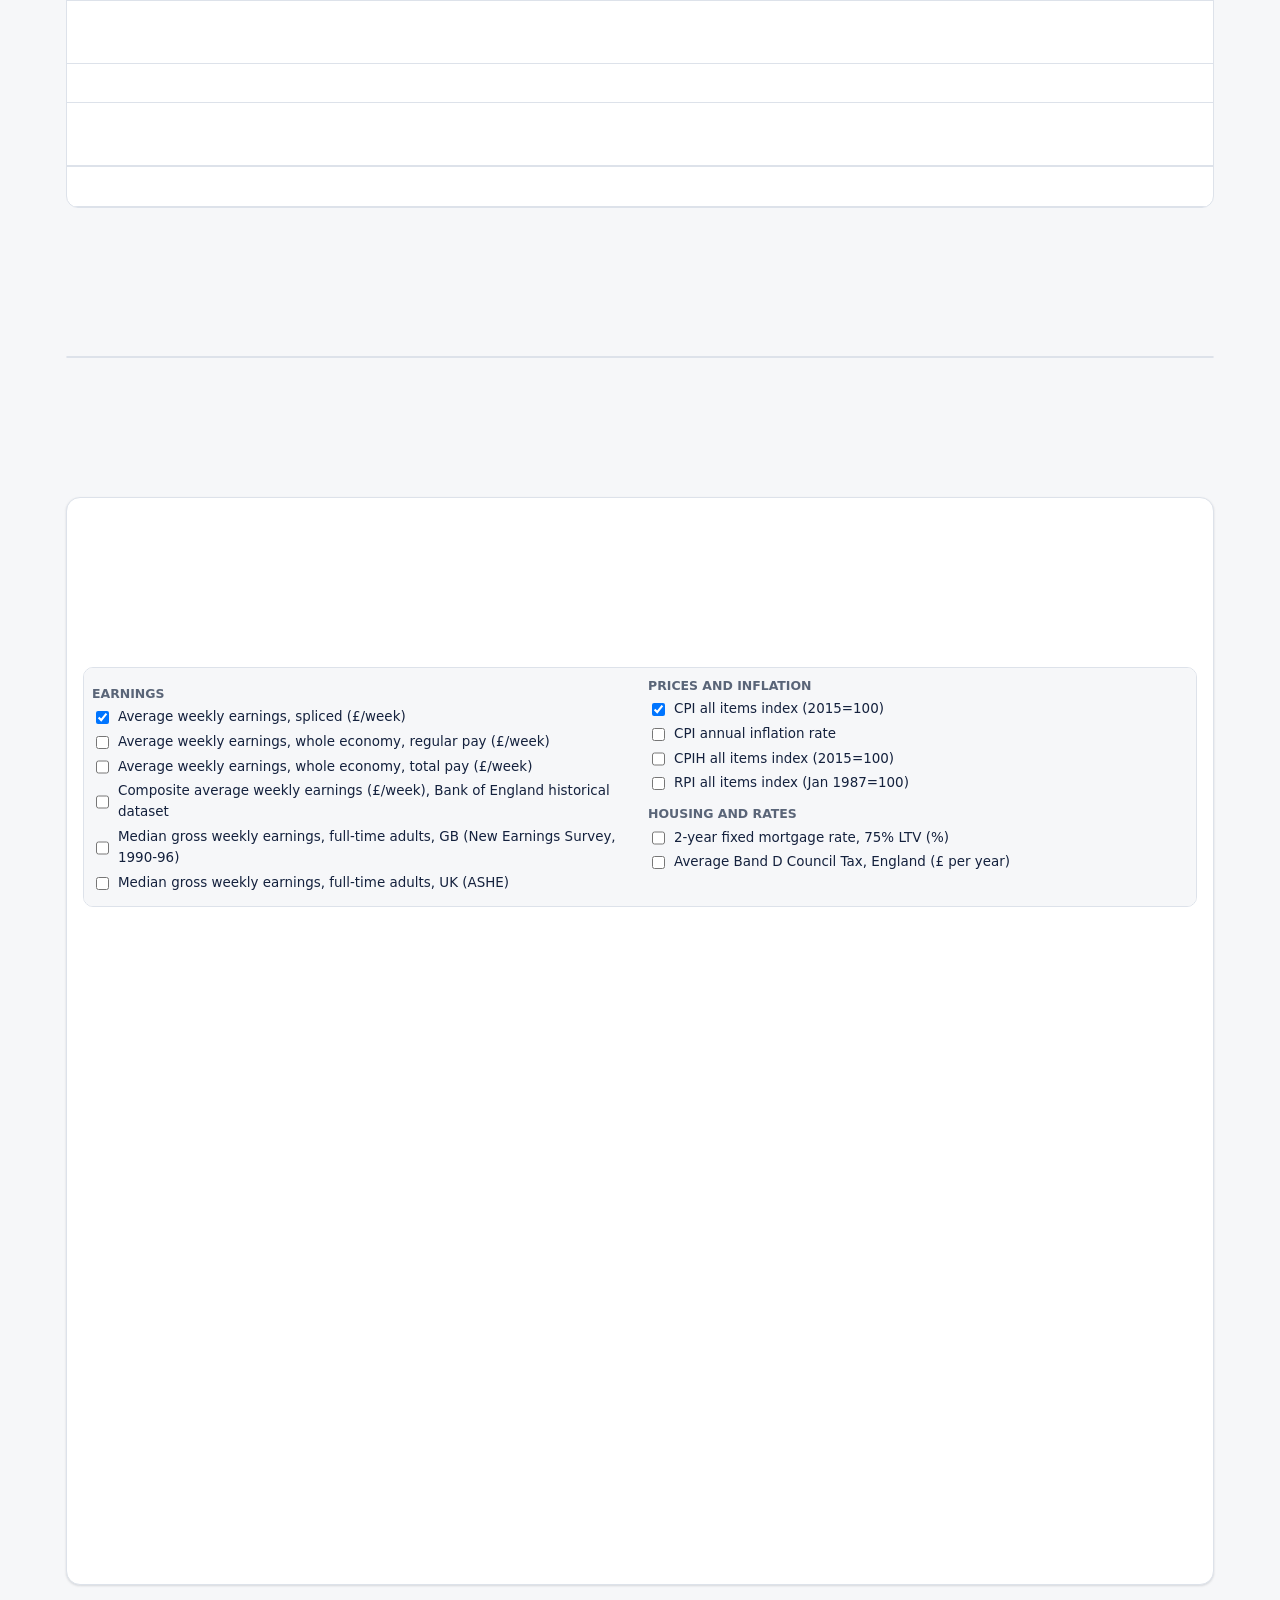
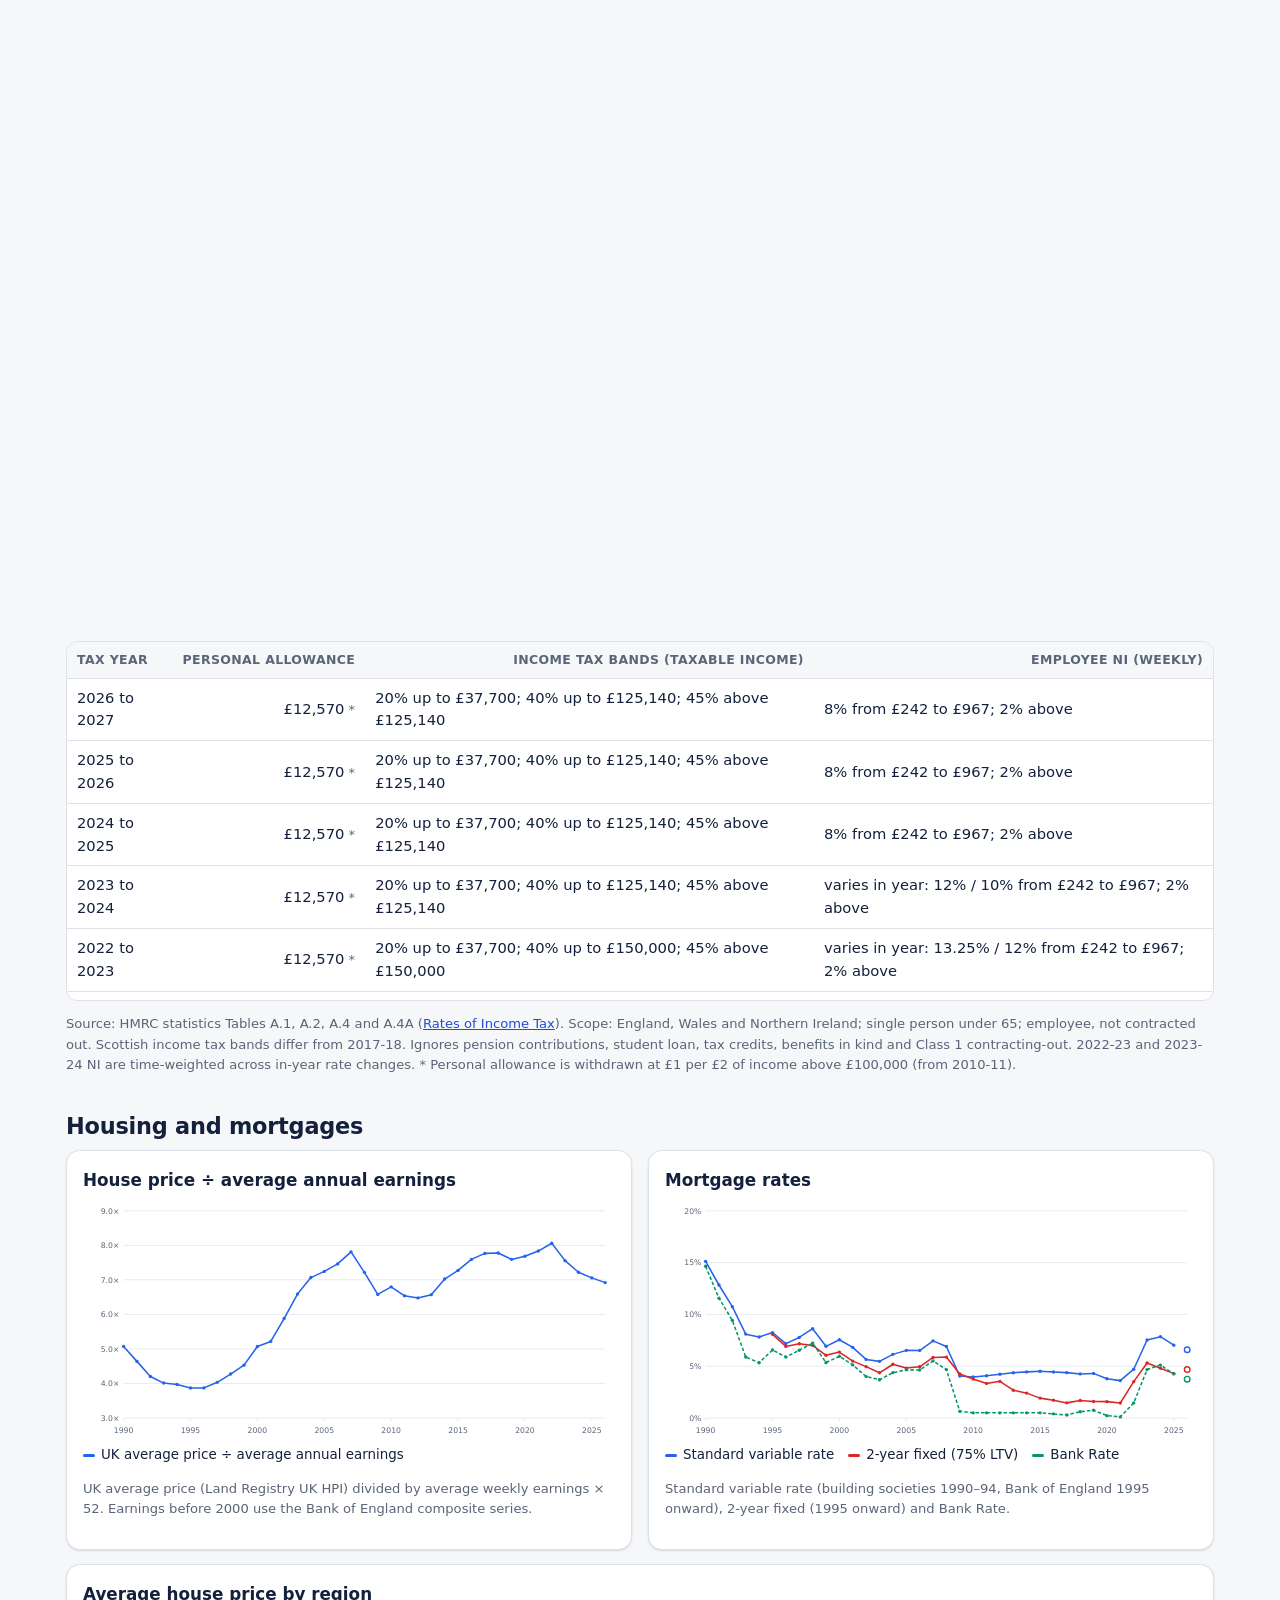
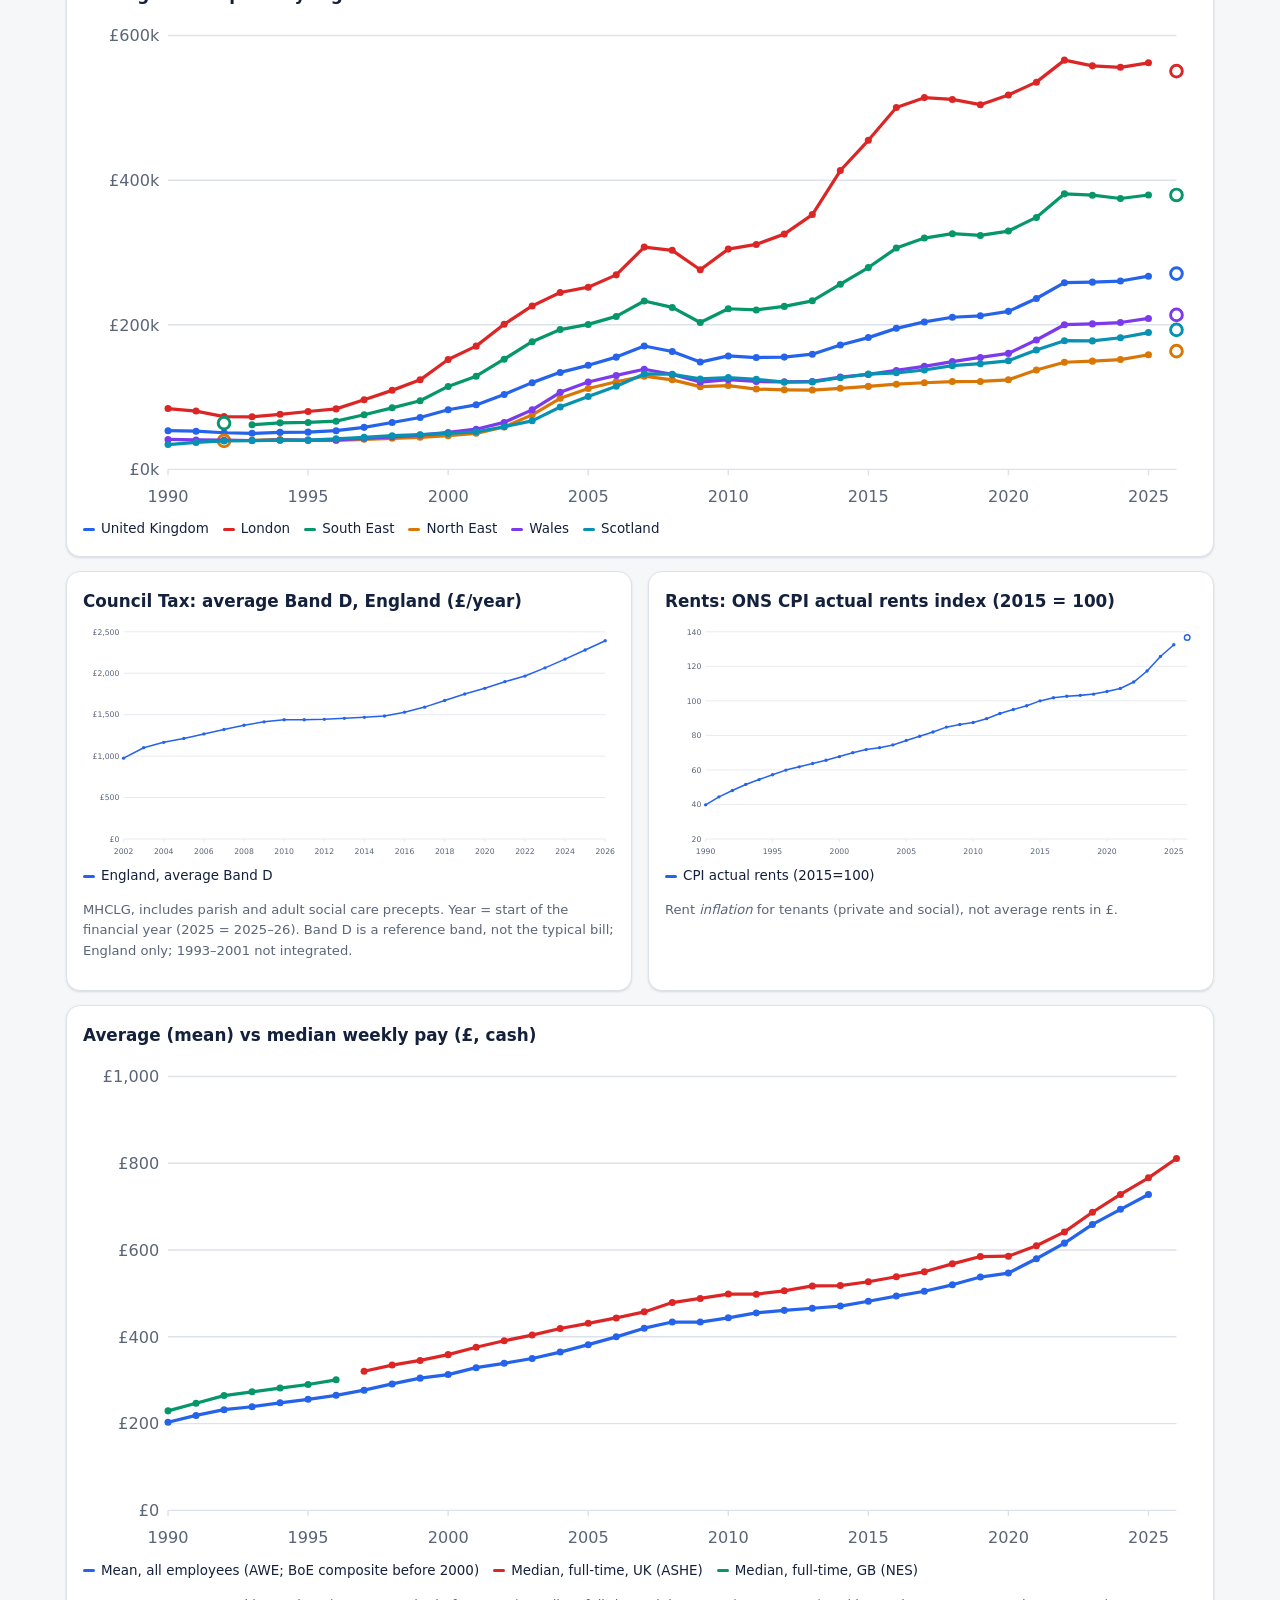
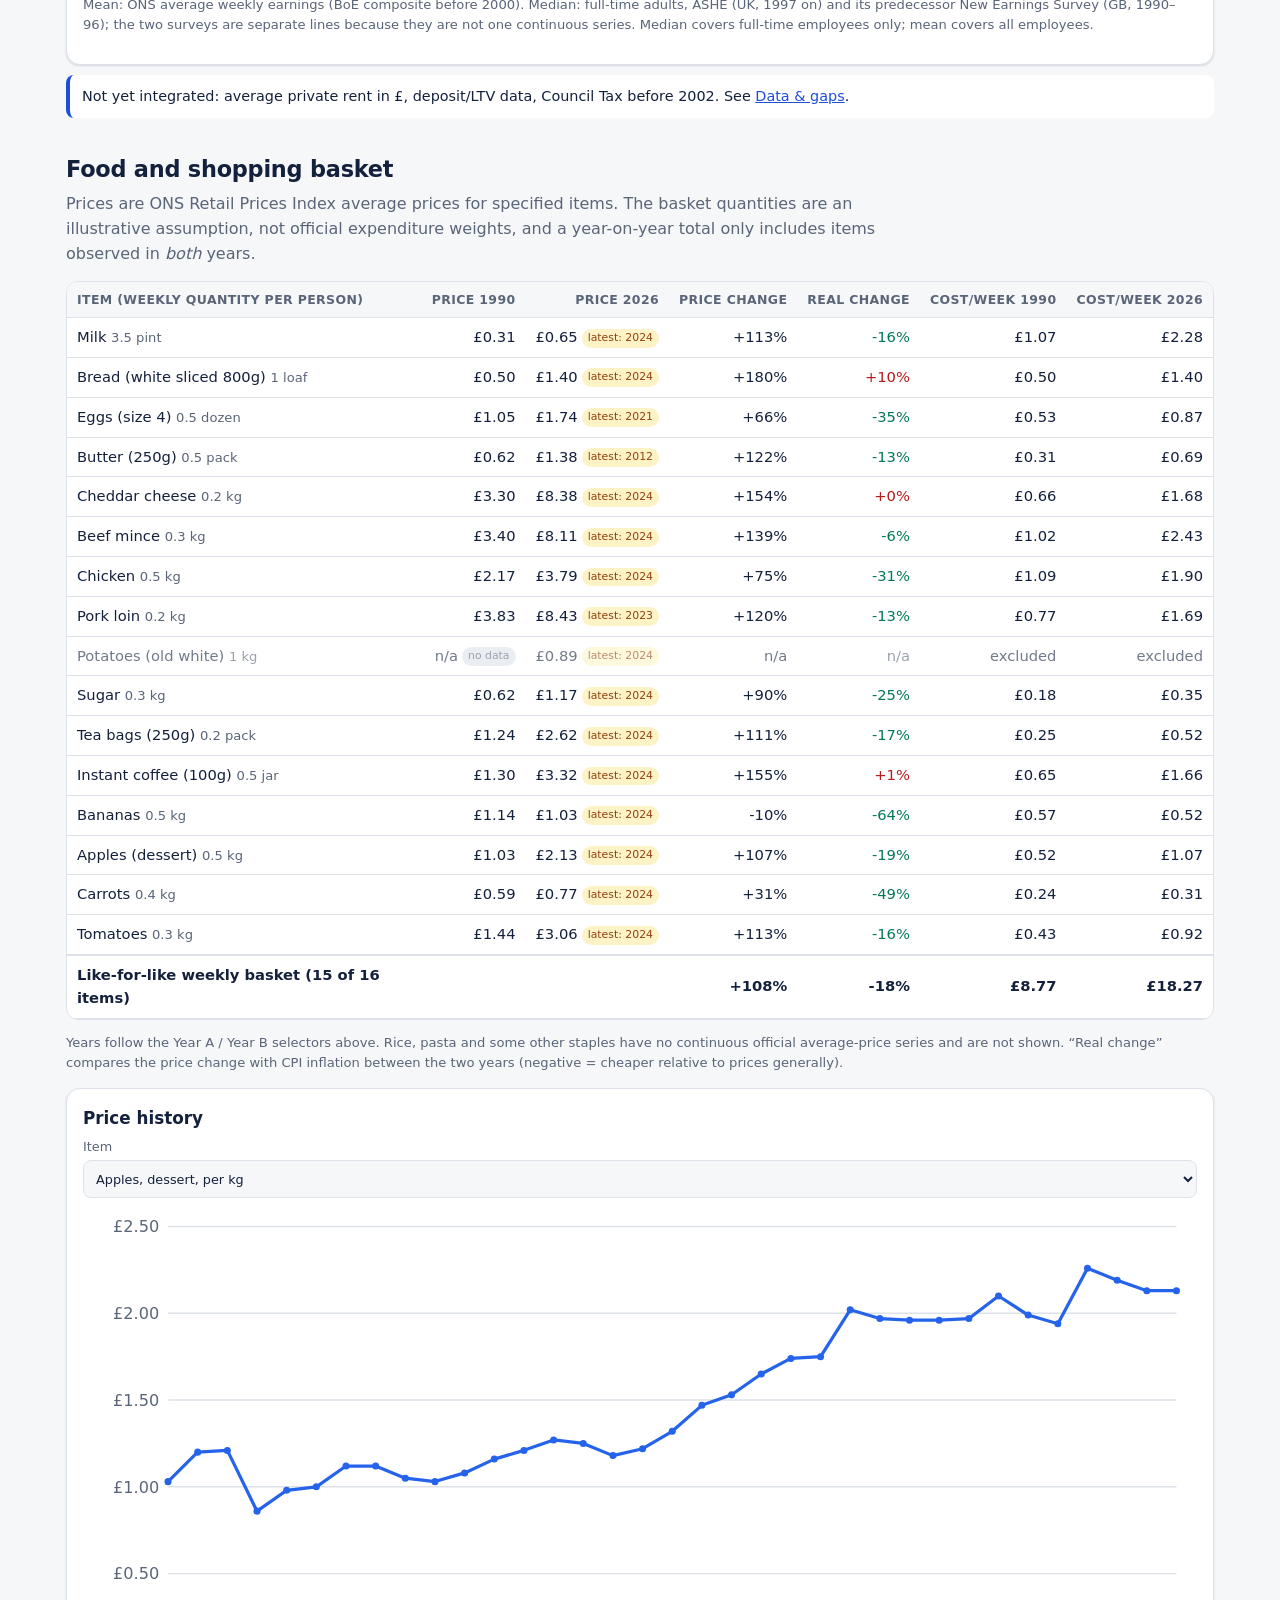
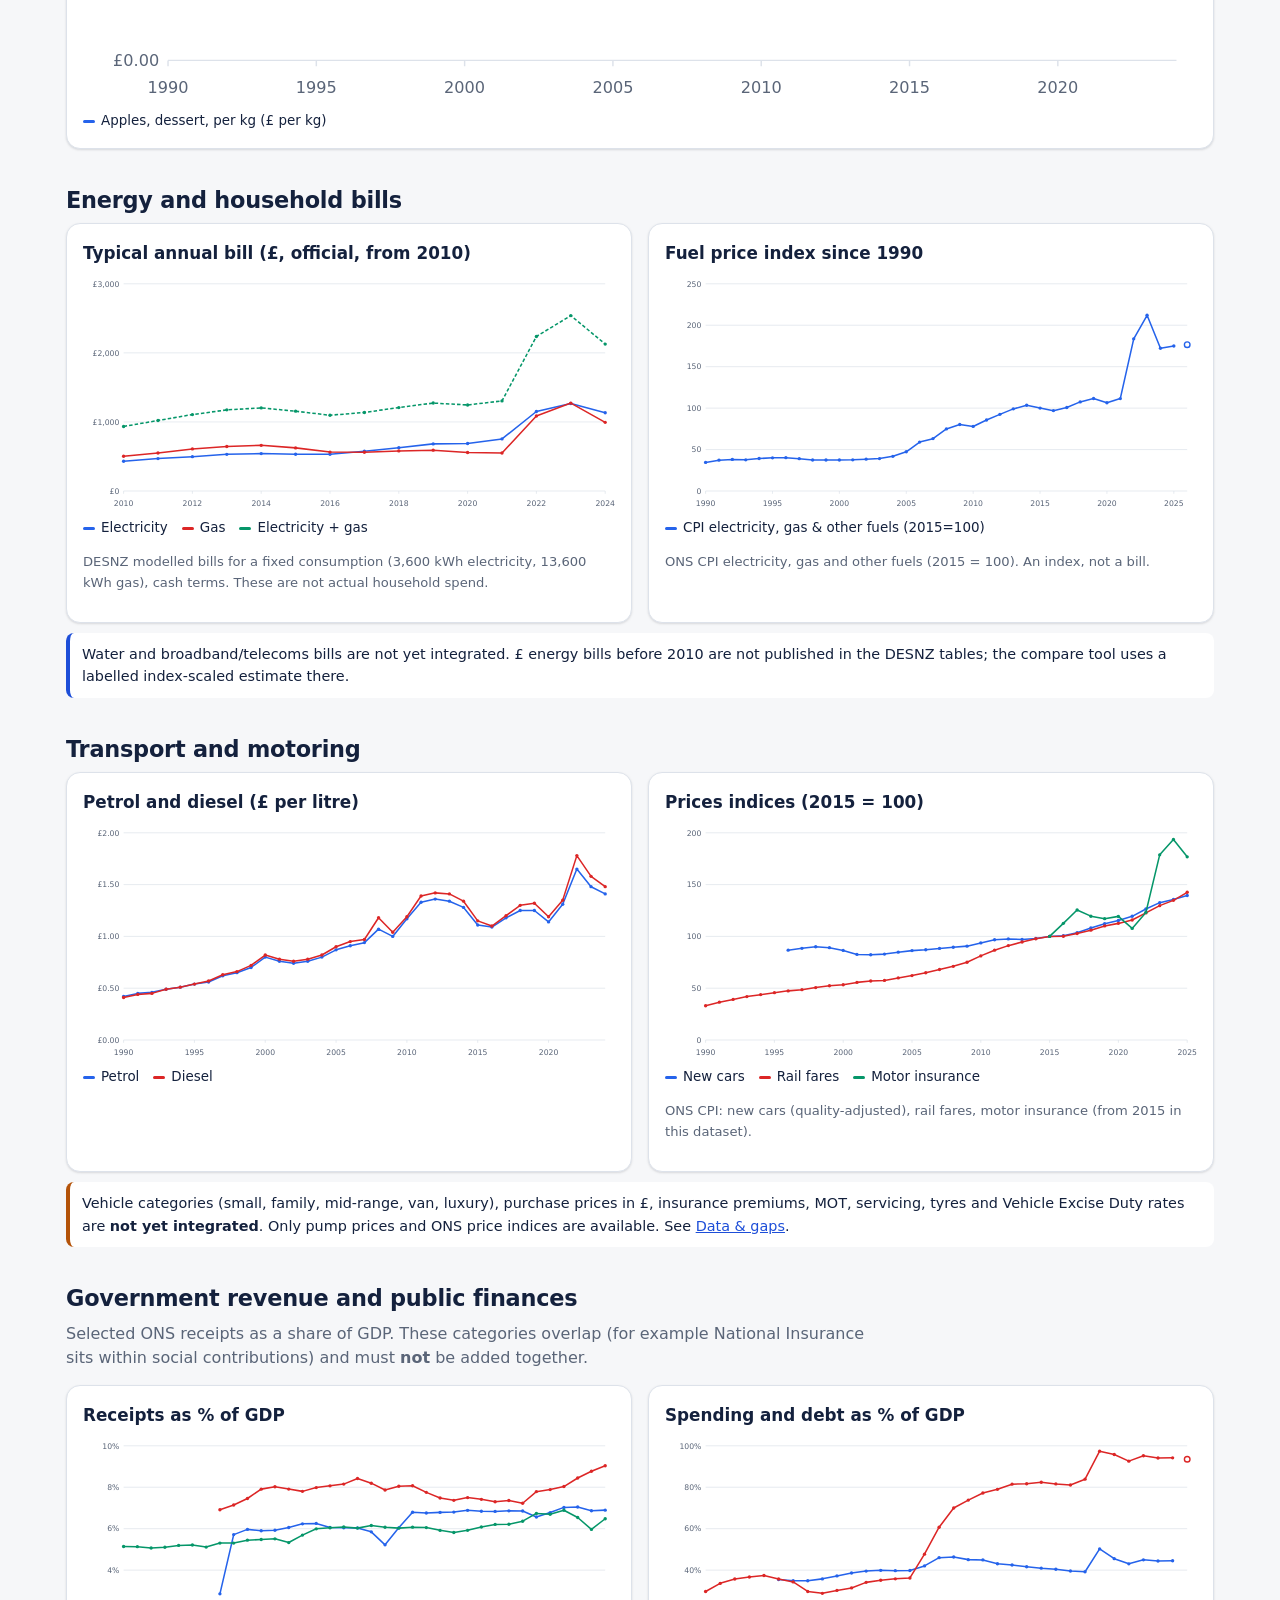
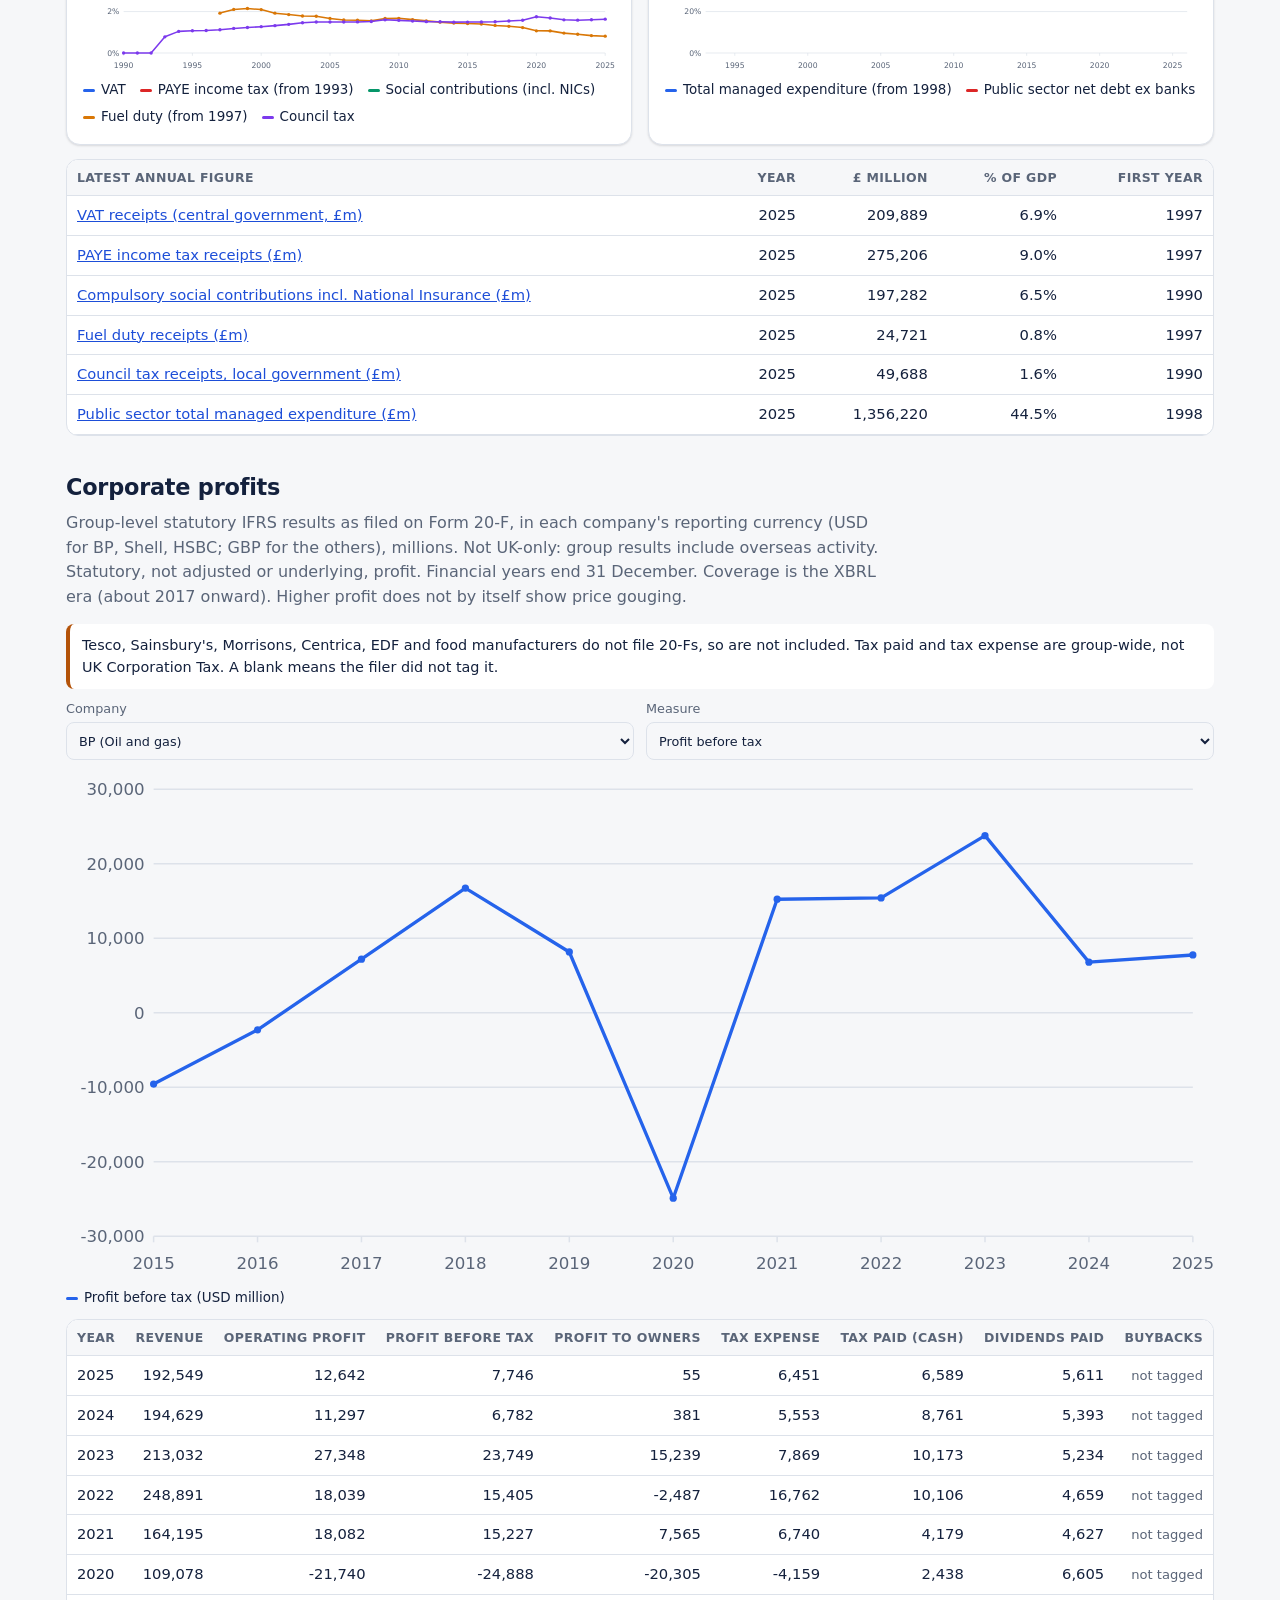
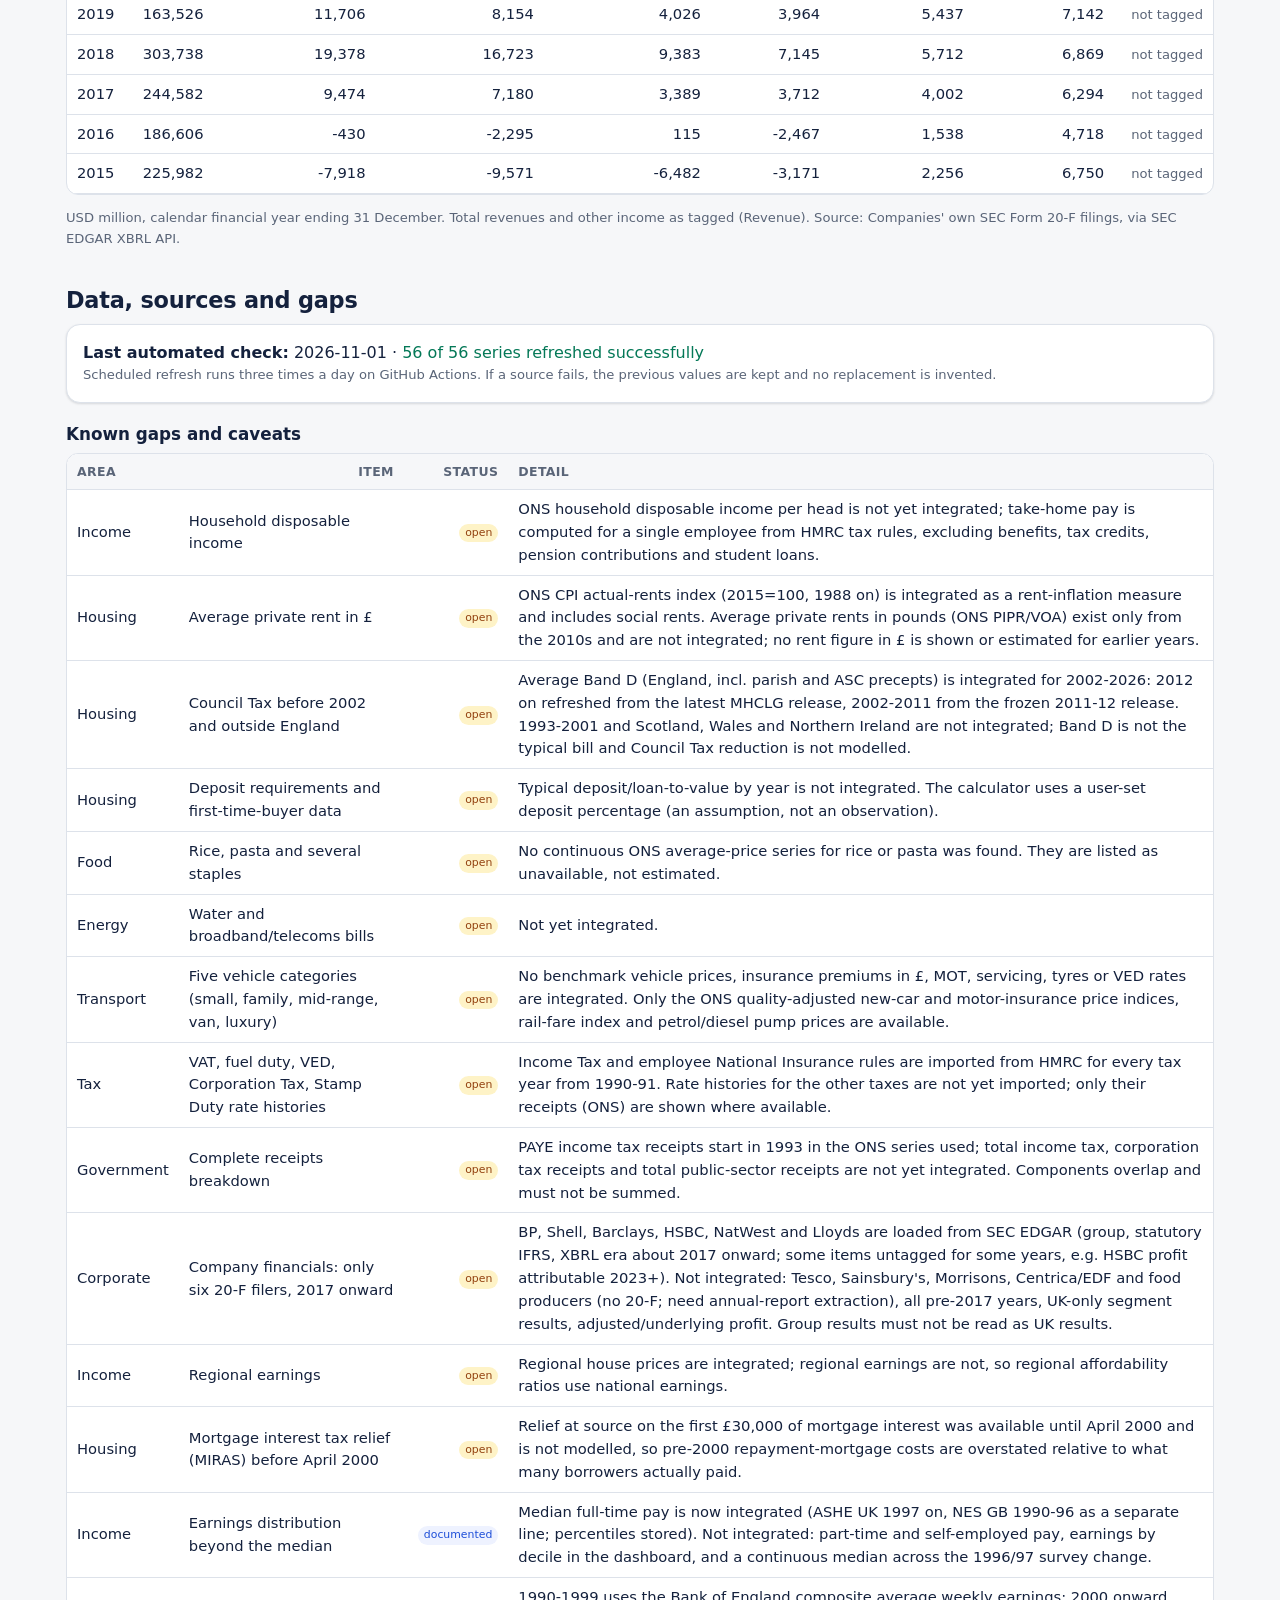
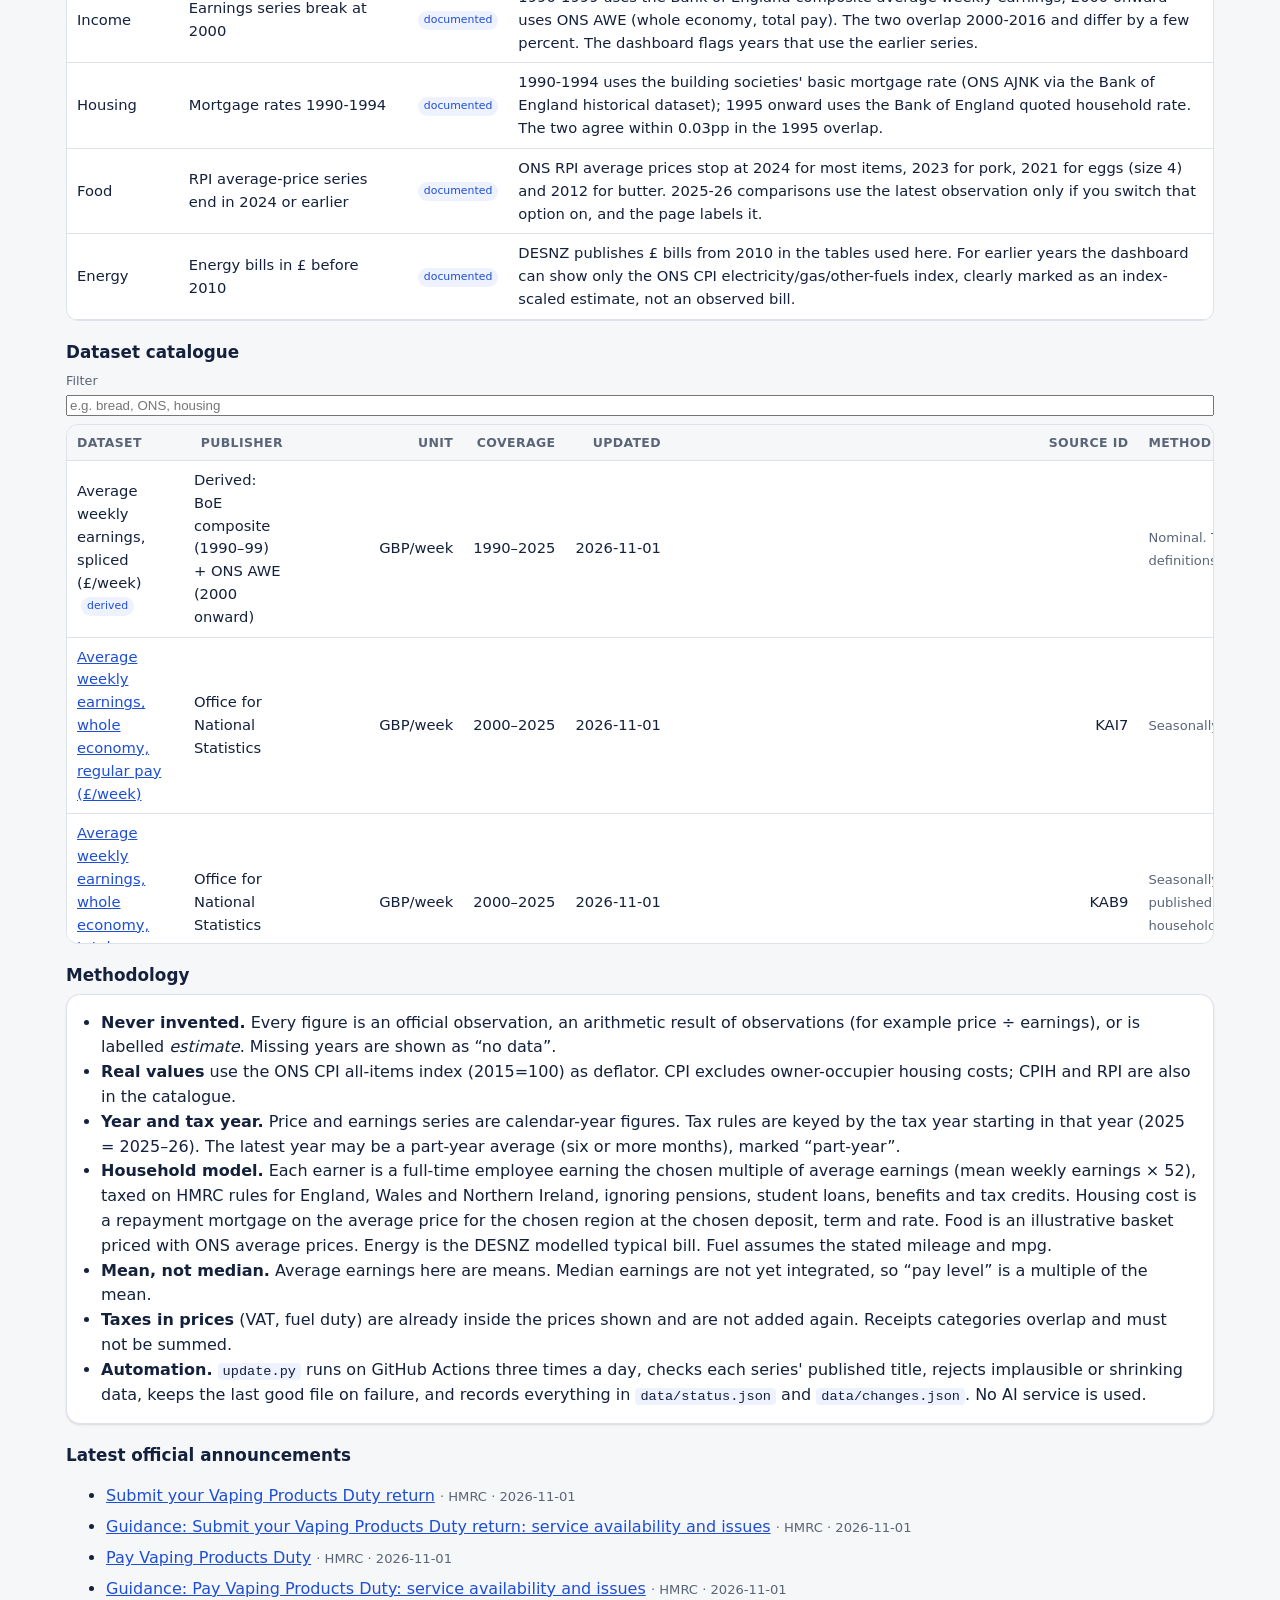
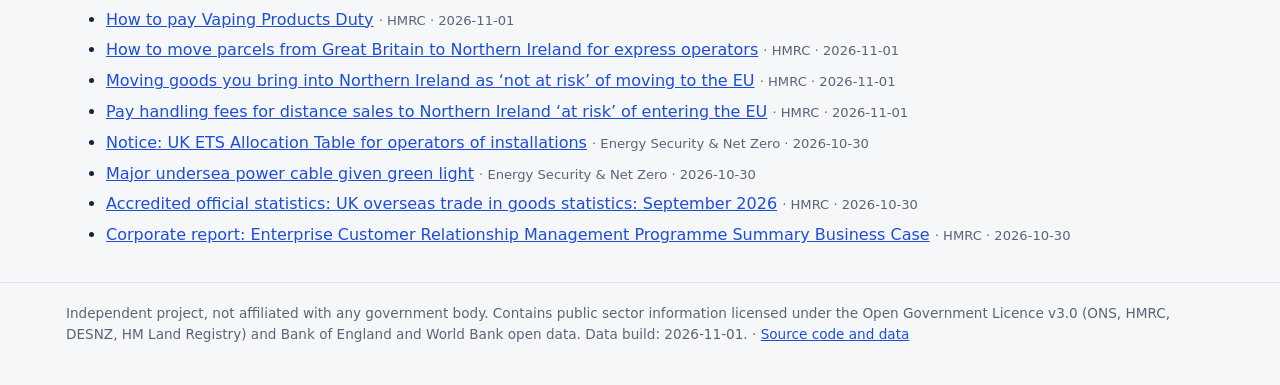
==== commit 71d34b3c: "Add median earnings (ASHE/NES), Council Tax Band D, CPI rents index and housing charts Co-Authored-B" ====
--- a/index.html
+++ b/index.html
@@ -100,7 +100,12 @@
       <div class="panel"><h3>Mortgage rates</h3><div id="rateChart"></div><p class="small">Standard variable rate (building societies 1990–94, Bank of England 1995 onward), 2-year fixed (1995 onward) and Bank Rate.</p></div>
     </div>
     <div class="panel" style="margin-top:14px"><h3>Average house price by region</h3><div id="regionChart"></div></div>
-    <div class="notice info">Not yet integrated: average private rent in £, Council Tax levels, deposit requirements. See <a href="#data">Data &amp; gaps</a>.</div>
+    <div class="split" style="margin-top:14px">
+      <div class="panel"><h3>Council Tax: average Band D, England (£/year)</h3><div id="ctChart"></div><p class="small">MHCLG, includes parish and adult social care precepts. Year = start of the financial year (2025 = 2025–26). Band D is a reference band, not the typical bill; England only; 1993–2001 not integrated.</p></div>
+      <div class="panel"><h3>Rents: ONS CPI actual rents index (2015 = 100)</h3><div id="rentChart"></div><p class="small">Rent <em>inflation</em> for tenants (private and social), not average rents in £.</p></div>
+    </div>
+    <div class="panel" style="margin-top:14px"><h3>Average (mean) vs median weekly pay (£, cash)</h3><div id="medianChart"></div><p class="small">Mean: ONS average weekly earnings (BoE composite before 2000). Median: full-time adults, ASHE (UK, 1997 on) and its predecessor New Earnings Survey (GB, 1990–96); the two surveys are separate lines because they are not one continuous series. Median covers full-time employees only; mean covers all employees.</p></div>
+    <div class="notice info">Not yet integrated: average private rent in £, deposit/LTV data, Council Tax before 2002. See <a href="#data">Data &amp; gaps</a>.</div>
   </section>
 
   <section id="food">
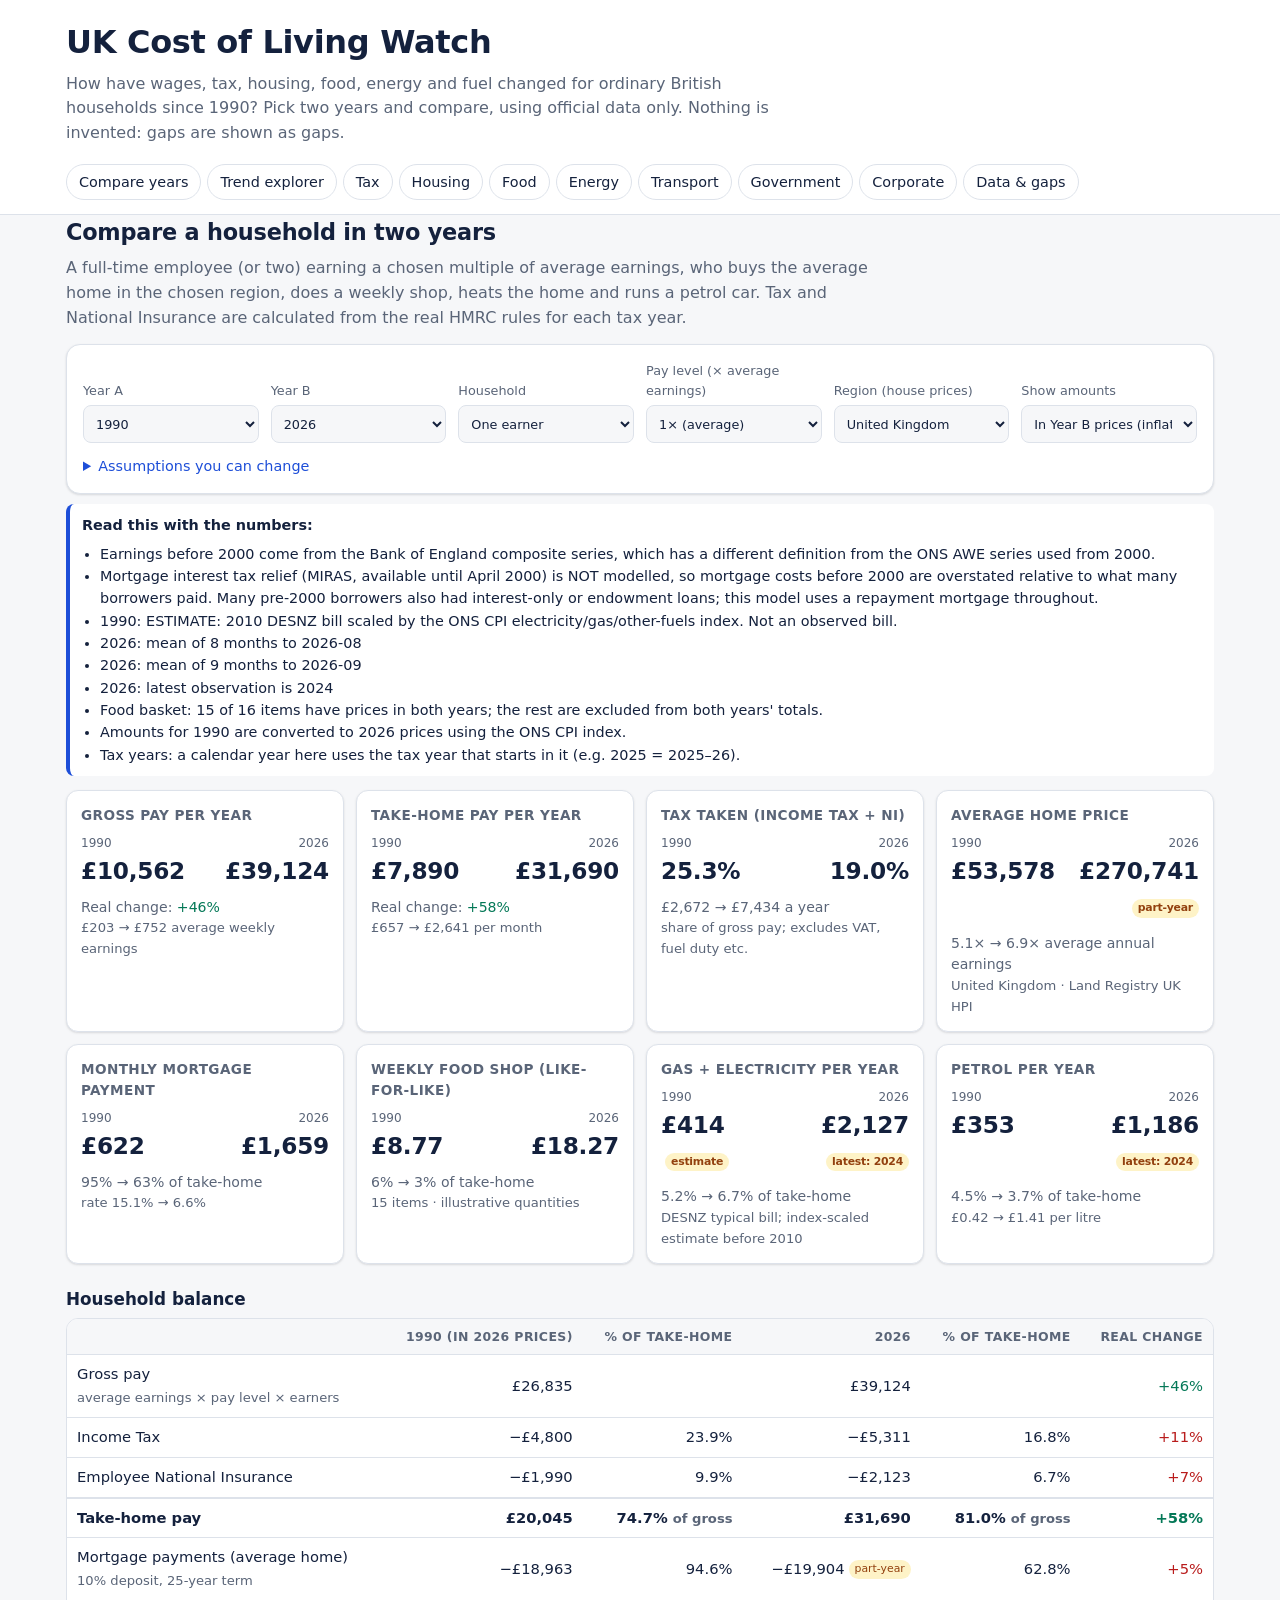
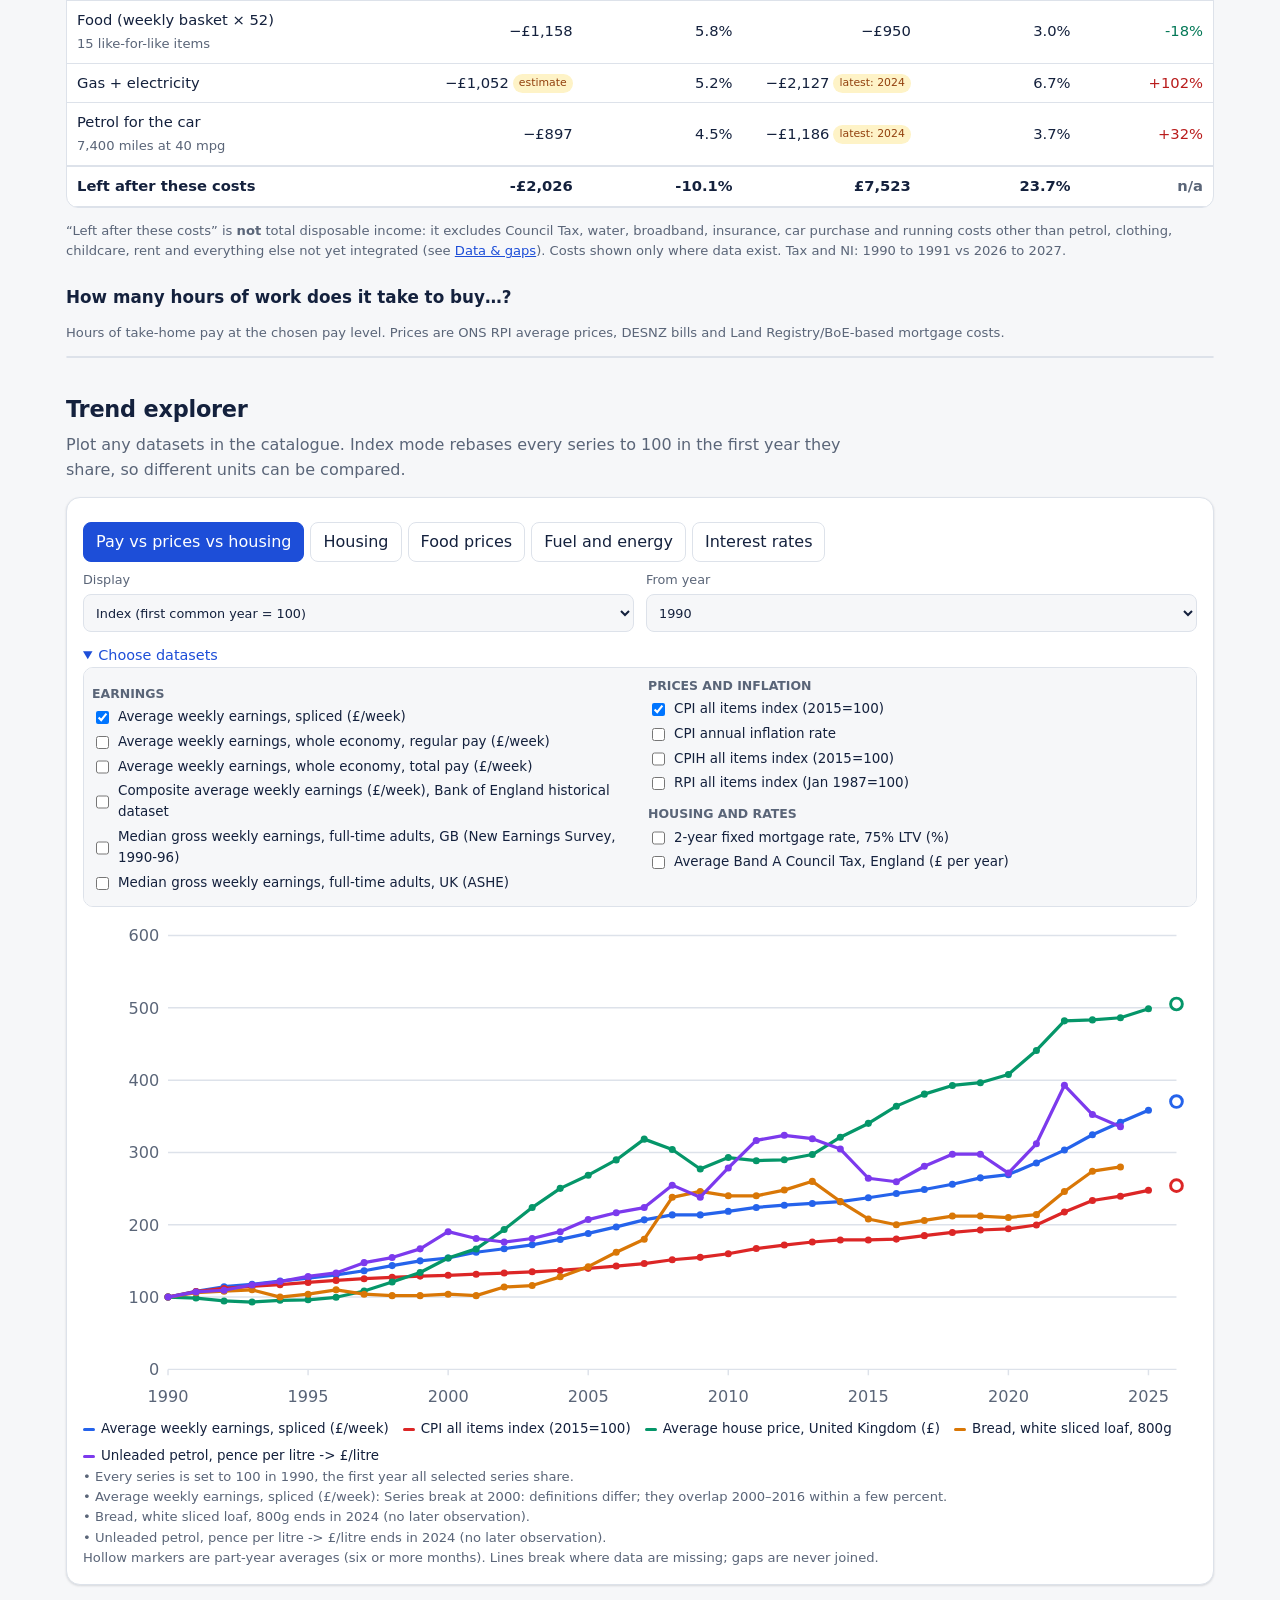
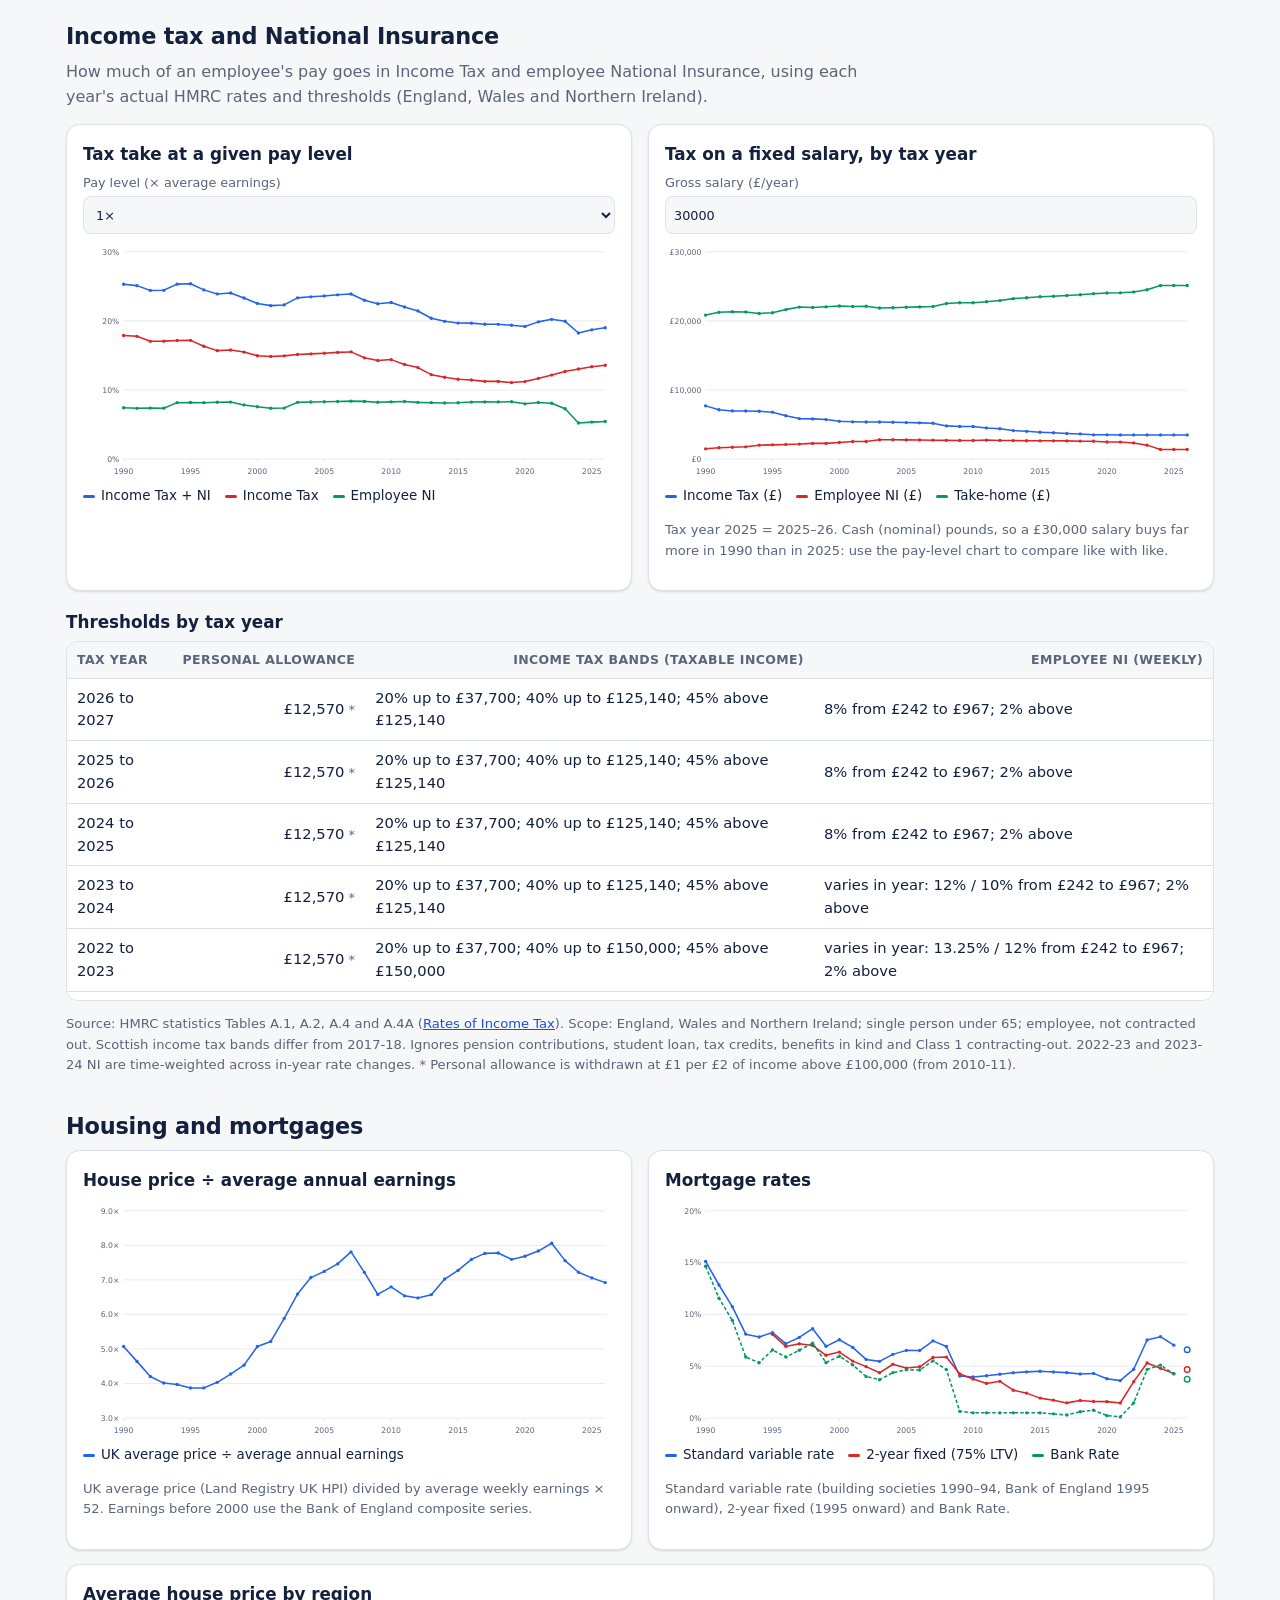
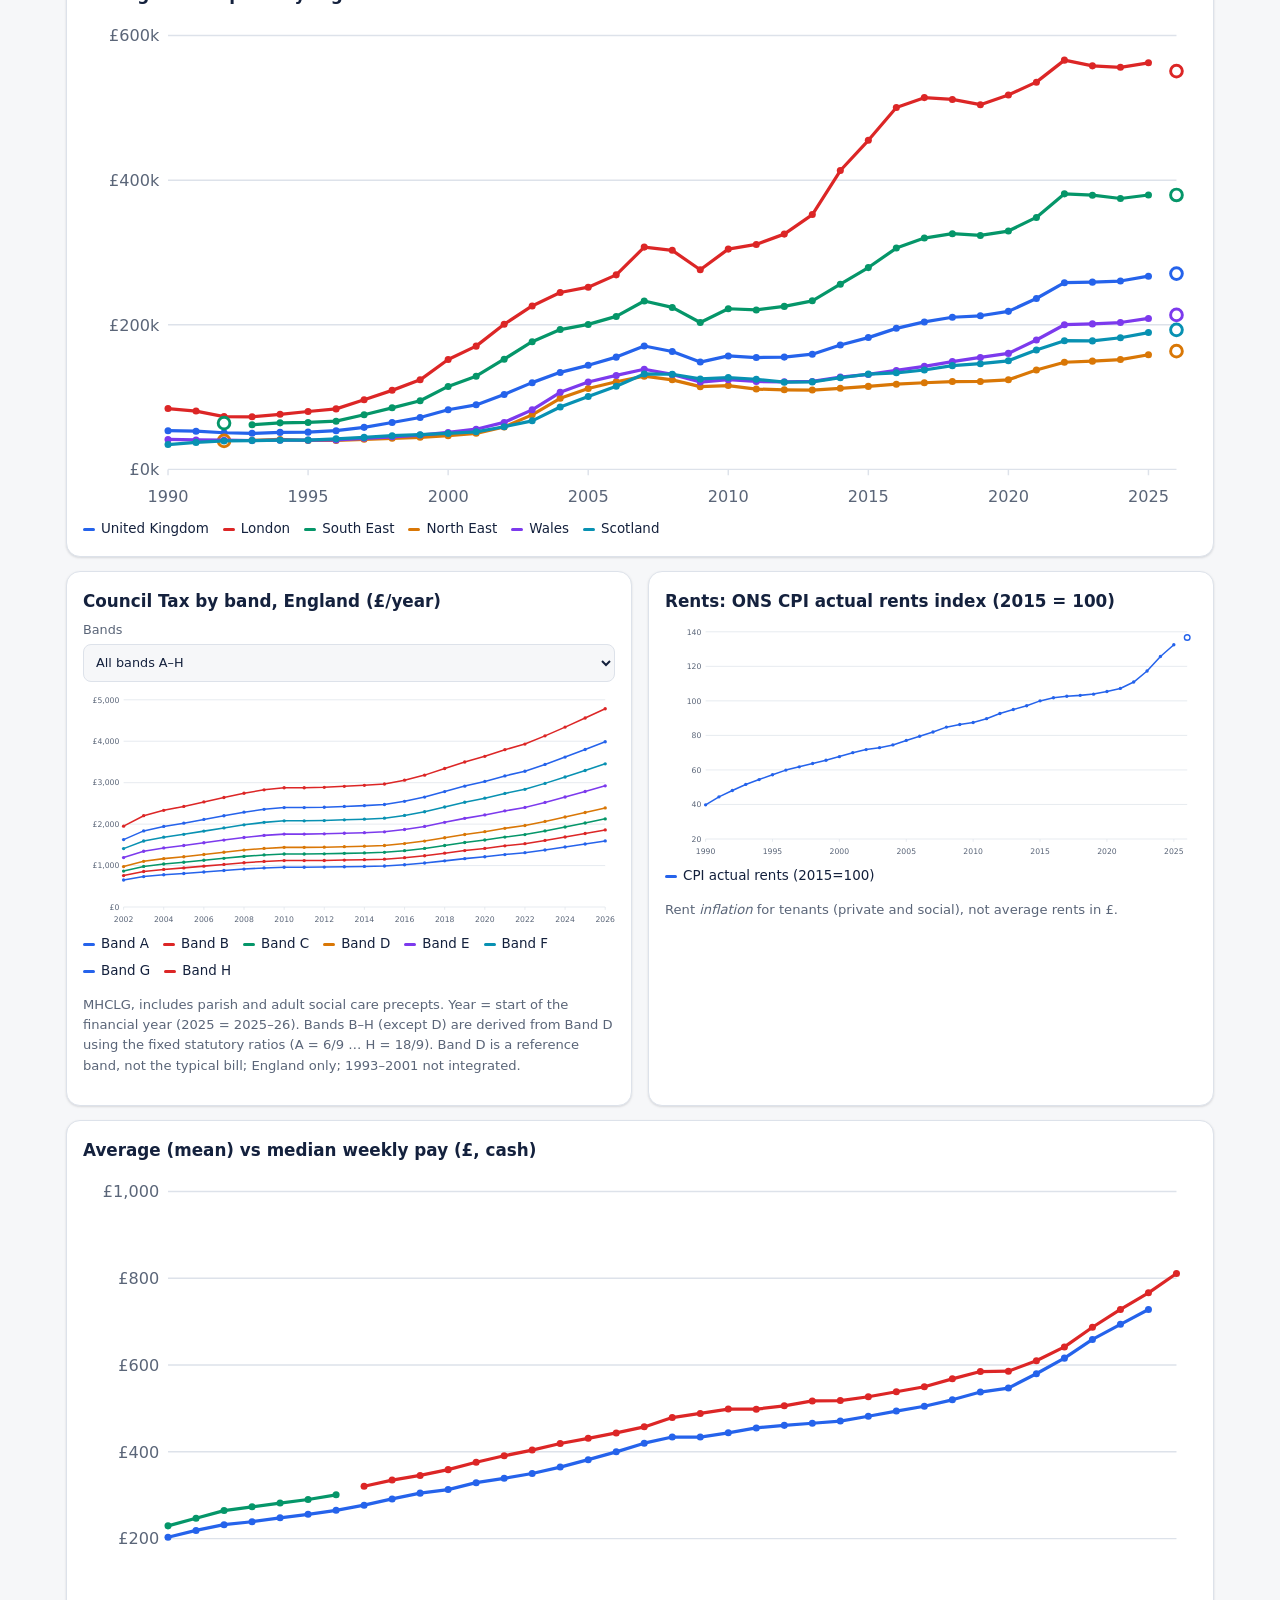
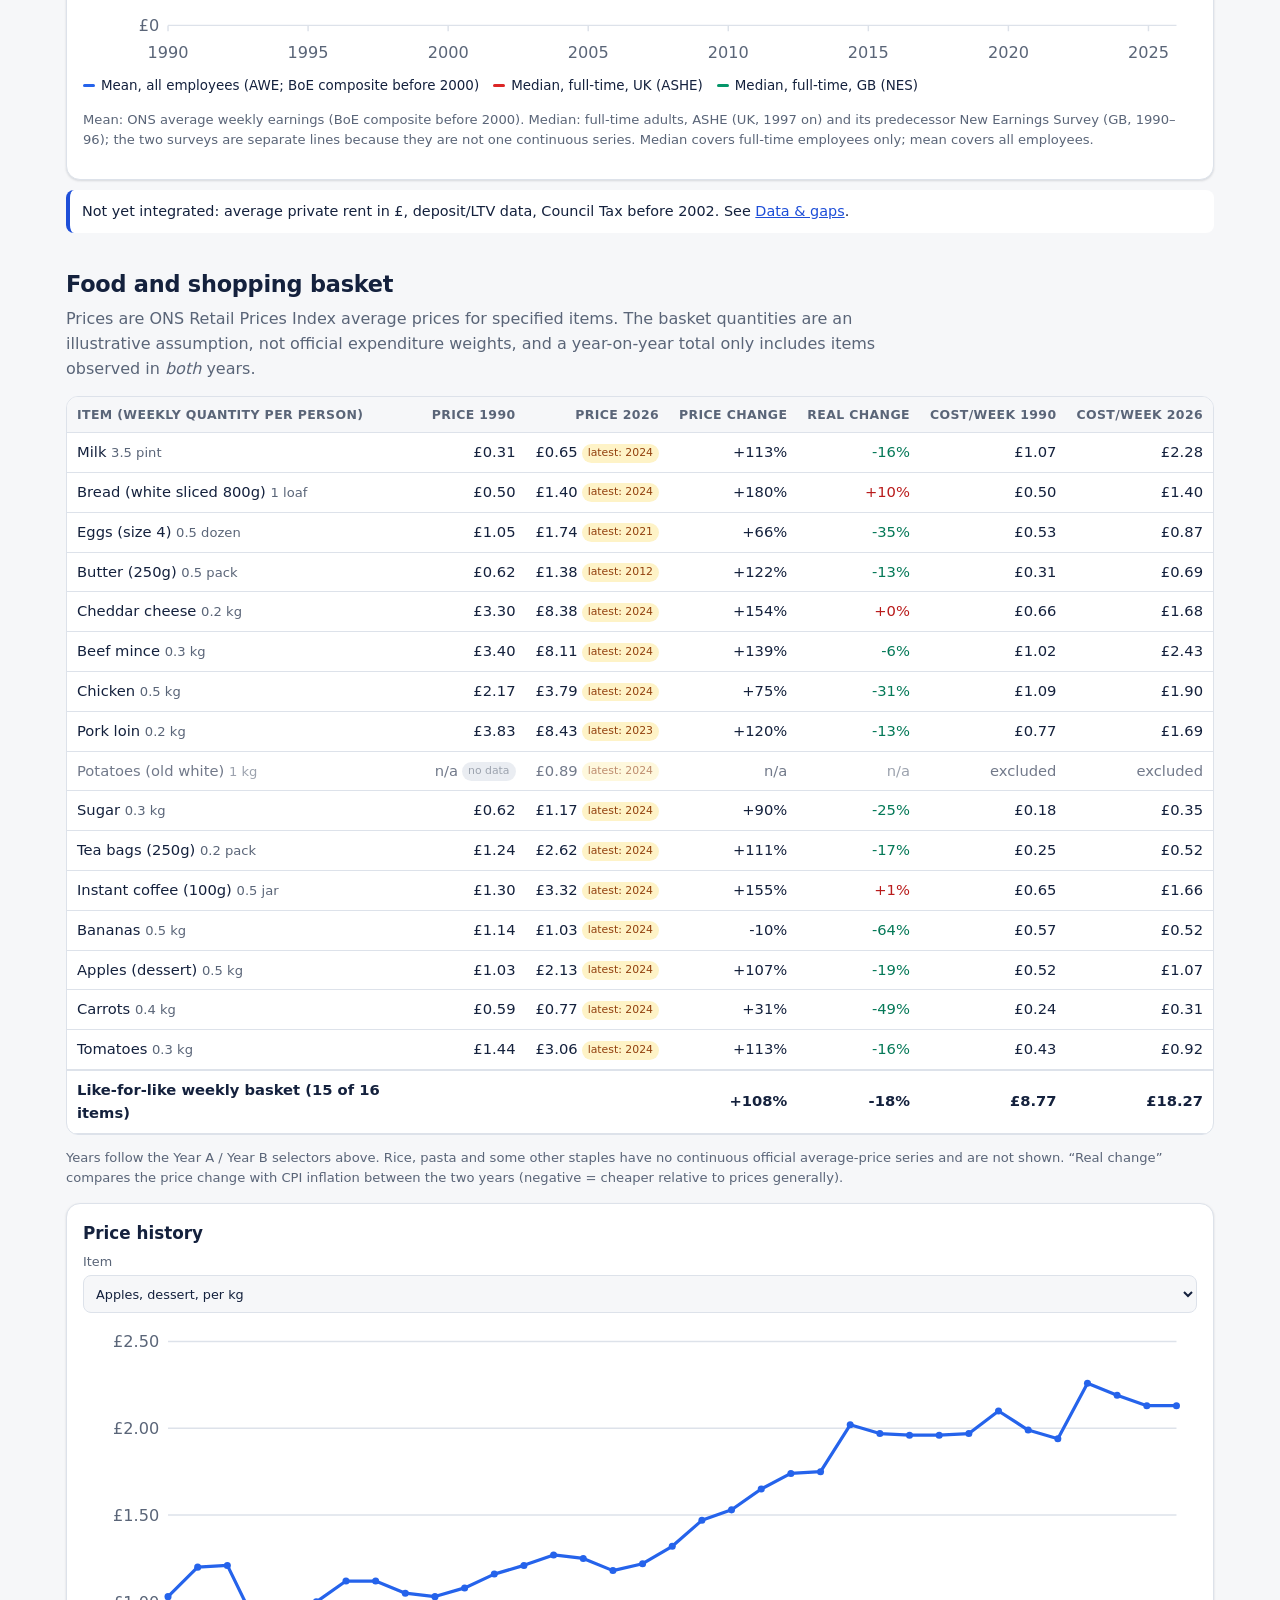
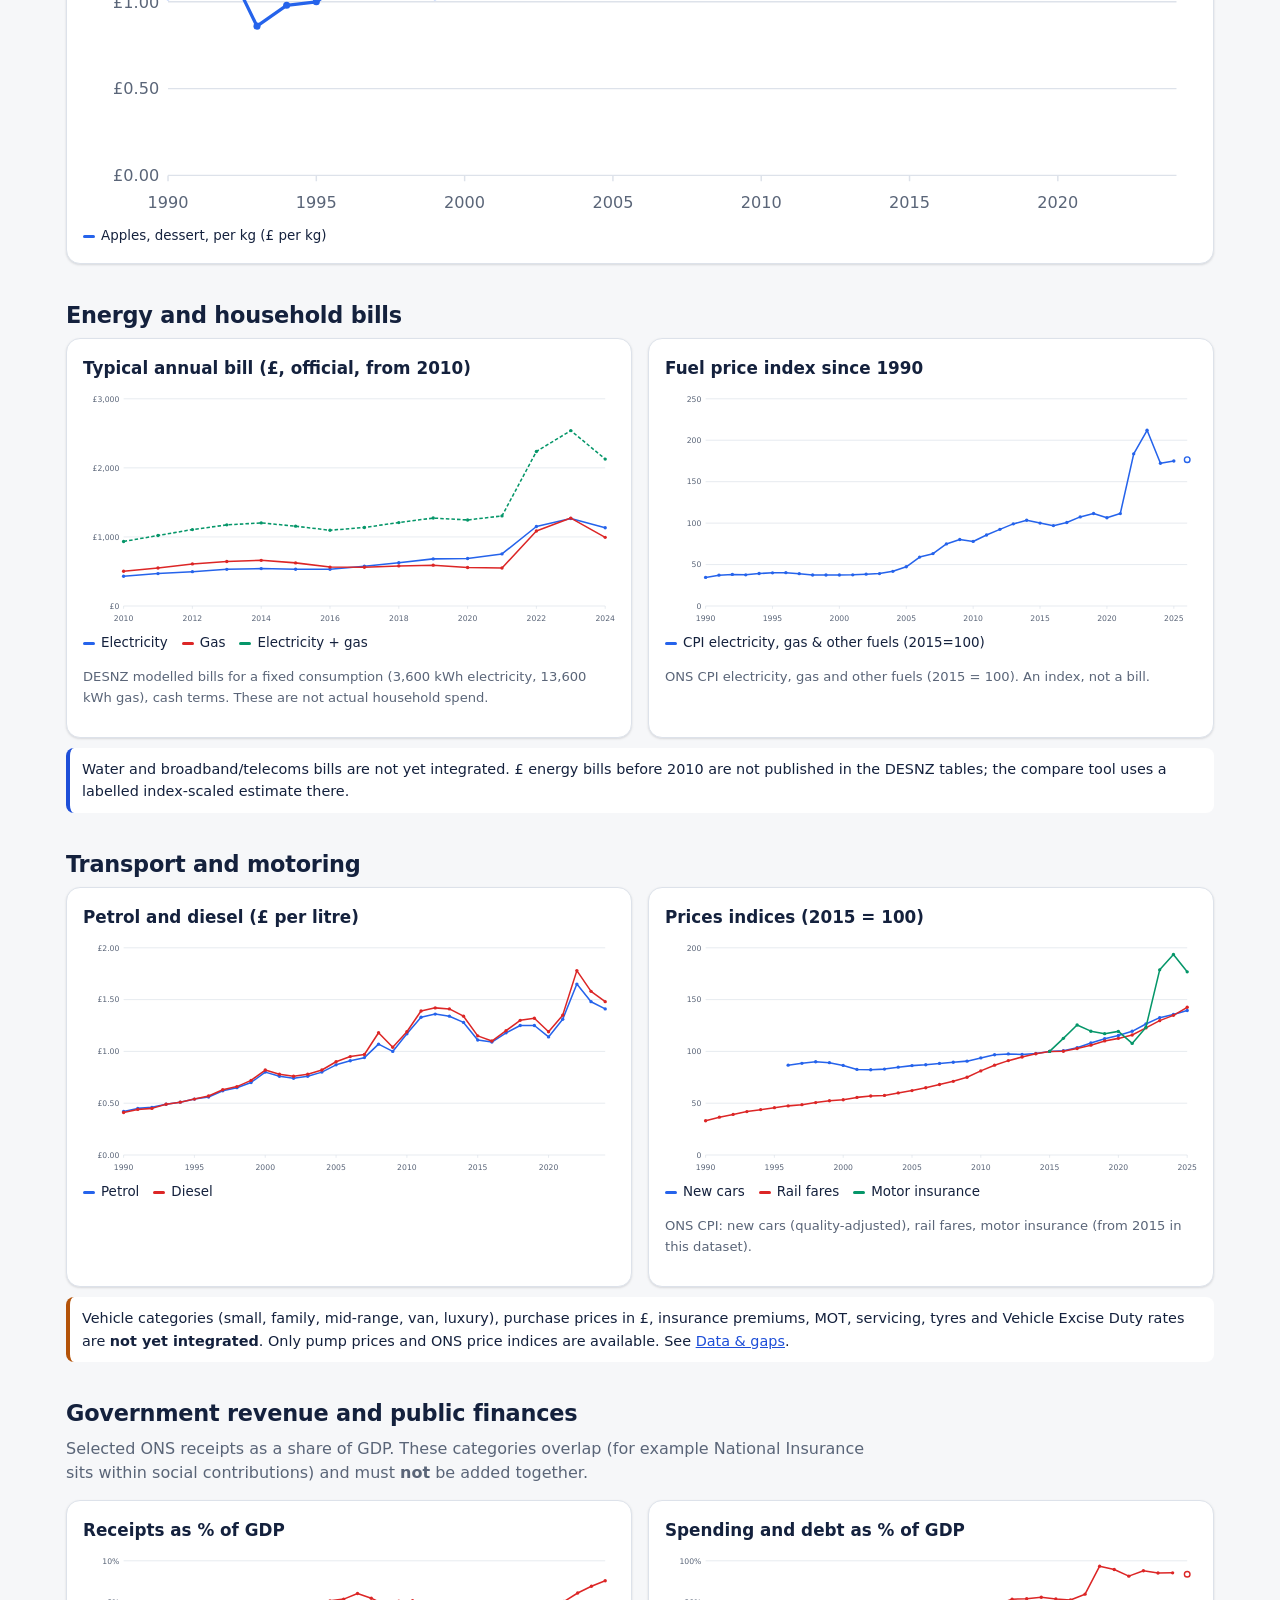
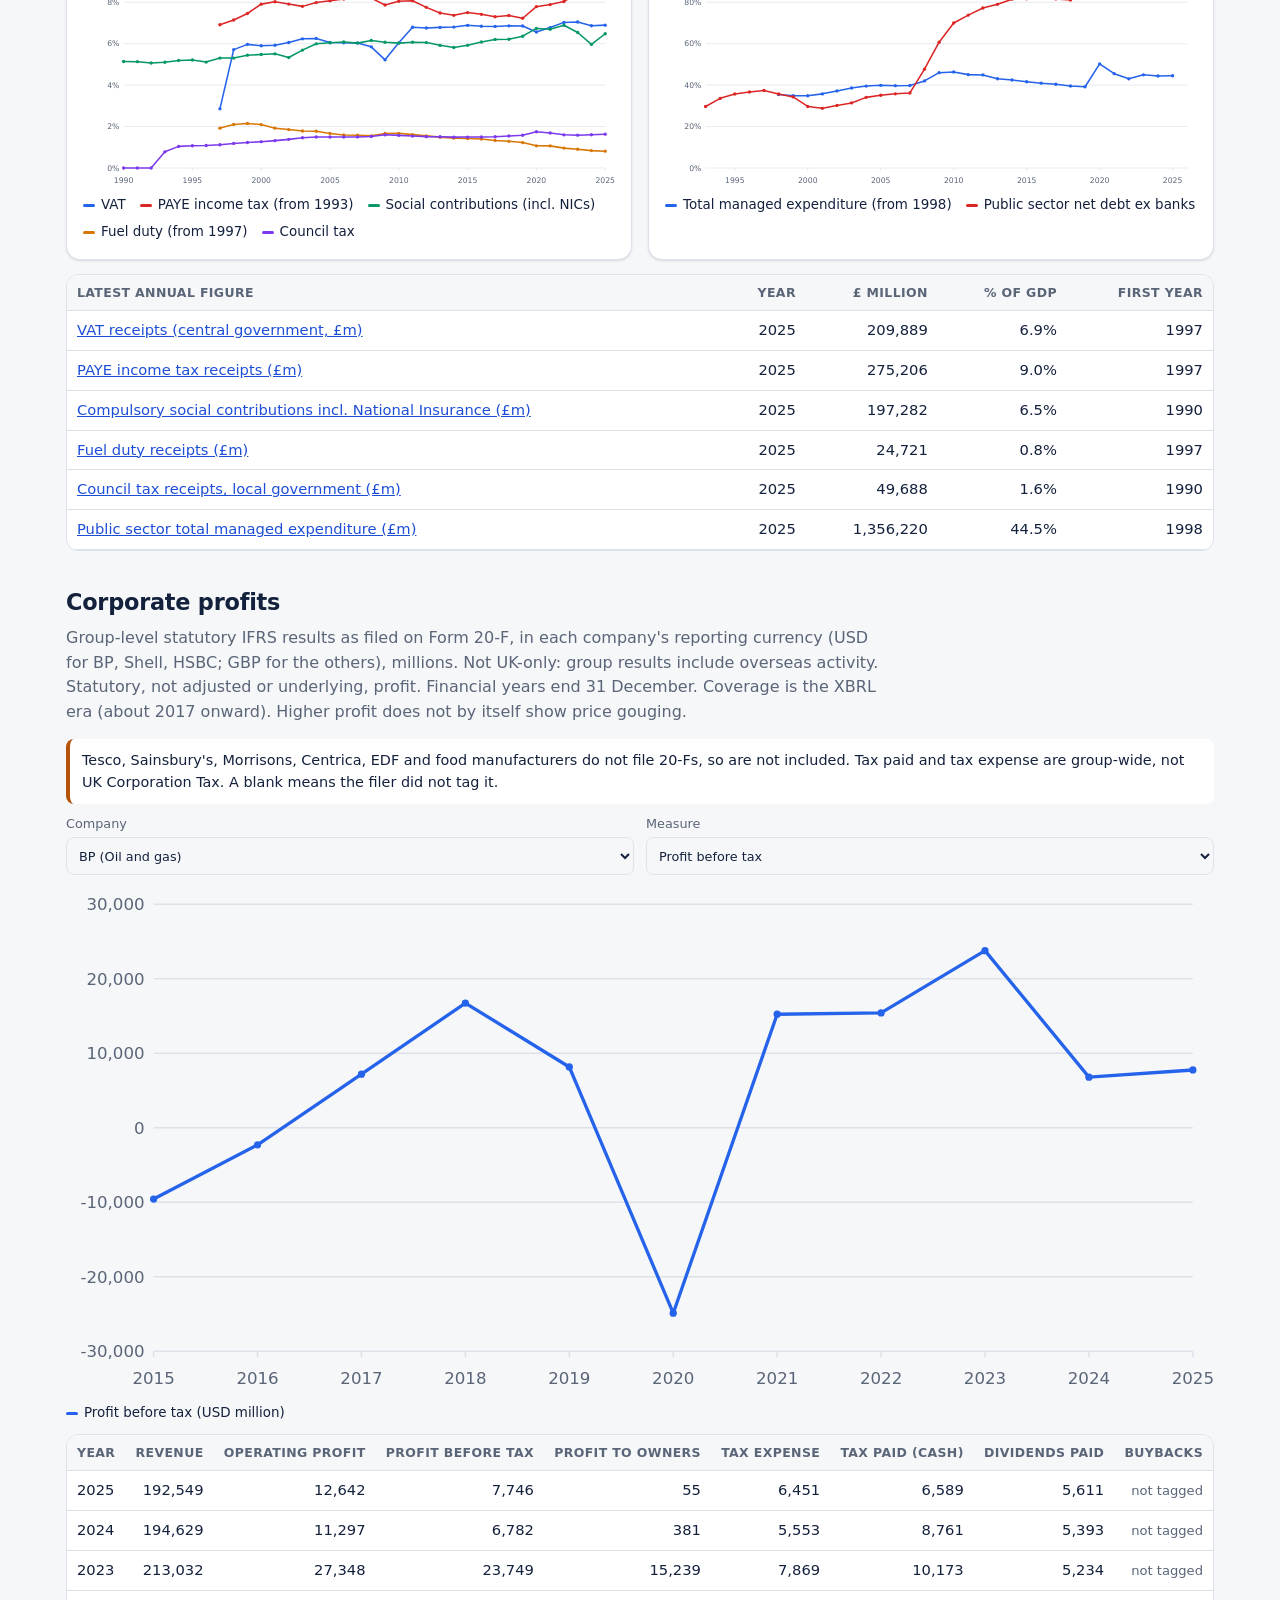
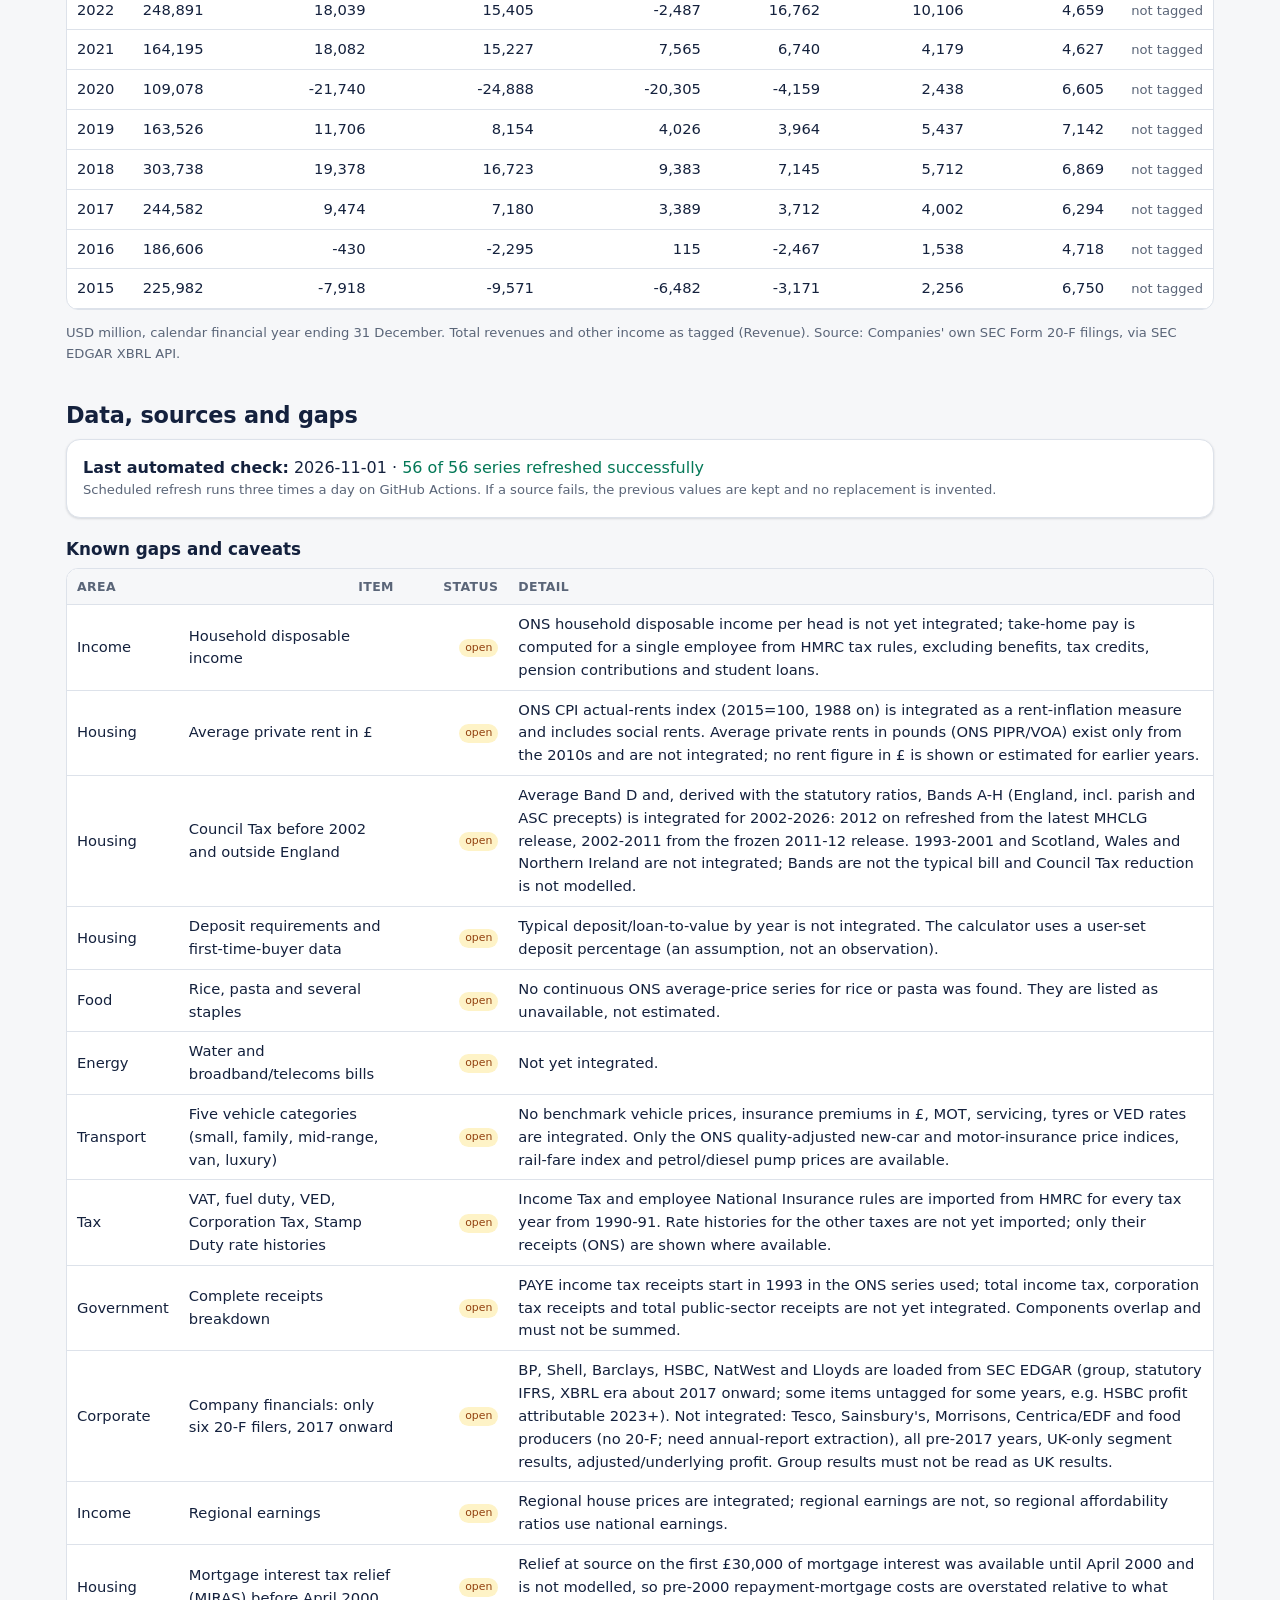
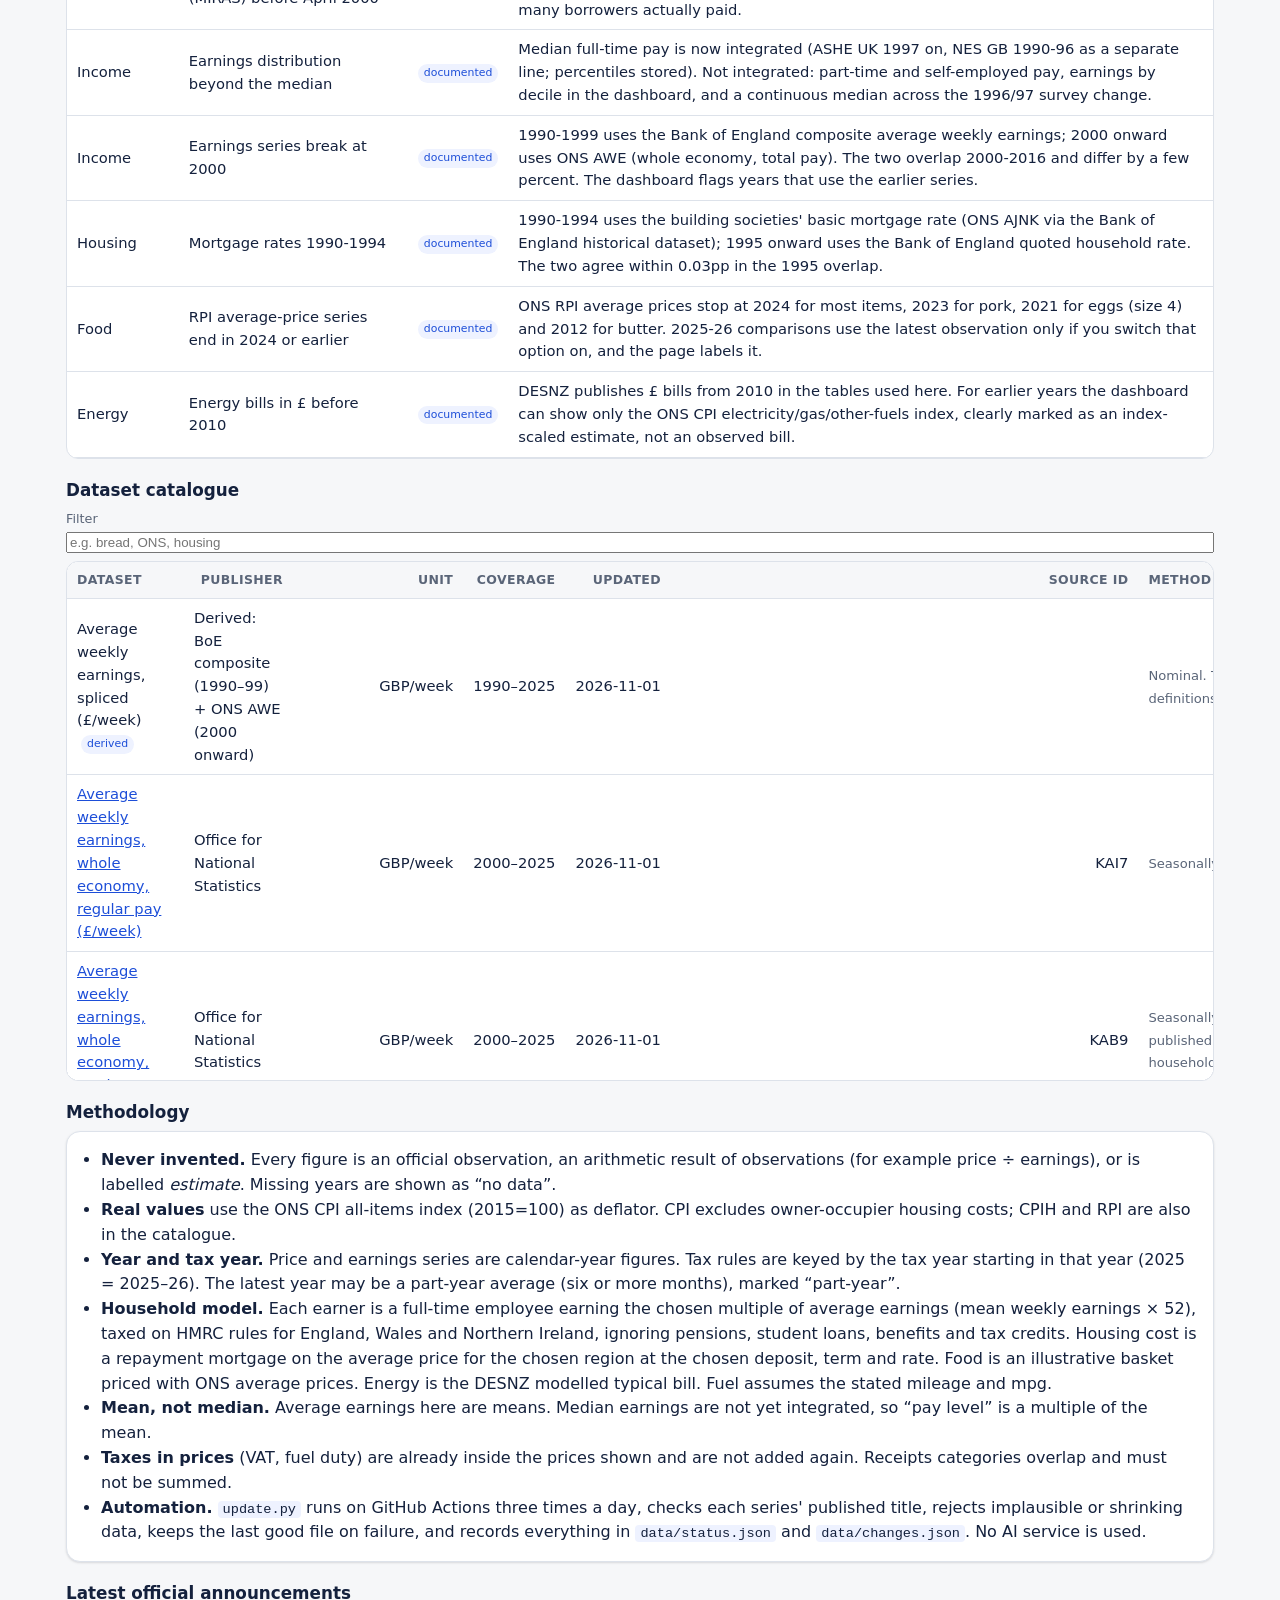
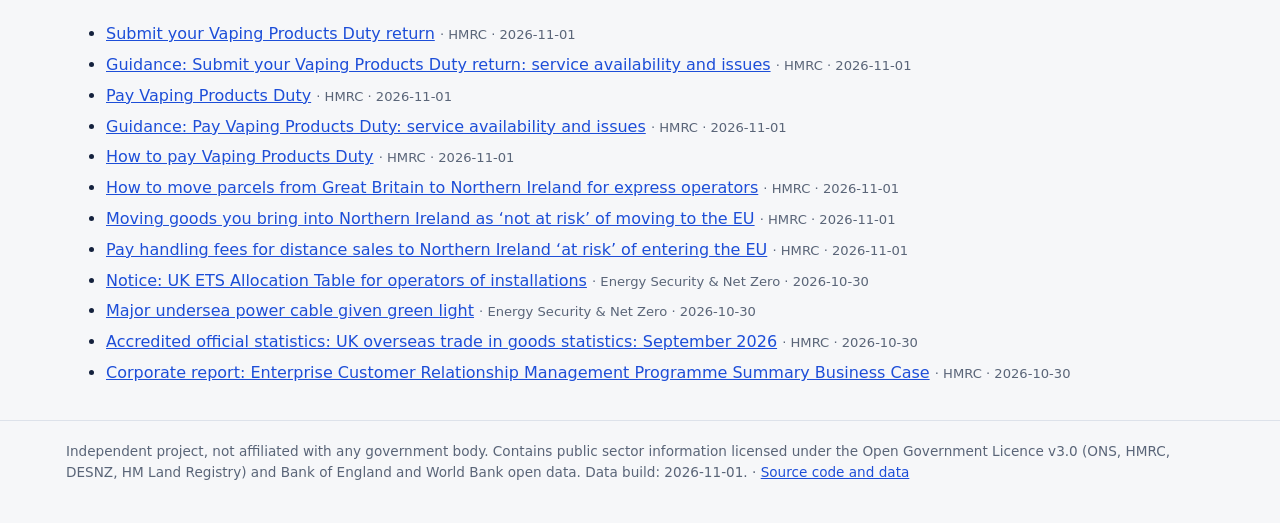
==== commit 44365fde: "Council Tax: all bands A-H (derived from Band D with statutory ratios) with band chart Co-Authored-B" ====
--- a/index.html
+++ b/index.html
@@ -101,7 +101,7 @@
     </div>
     <div class="panel" style="margin-top:14px"><h3>Average house price by region</h3><div id="regionChart"></div></div>
     <div class="split" style="margin-top:14px">
-      <div class="panel"><h3>Council Tax: average Band D, England (£/year)</h3><div id="ctChart"></div><p class="small">MHCLG, includes parish and adult social care precepts. Year = start of the financial year (2025 = 2025–26). Band D is a reference band, not the typical bill; England only; 1993–2001 not integrated.</p></div>
+      <div class="panel"><h3>Council Tax by band, England (£/year)</h3><div class="controls"><label>Bands<select id="ctBands"><option value="all">All bands A–H</option><option value="adh">A, D and H</option></select></label></div><div id="ctChart"></div><p class="small">MHCLG, includes parish and adult social care precepts. Year = start of the financial year (2025 = 2025–26). Bands B–H (except D) are derived from Band D using the fixed statutory ratios (A = 6/9 … H = 18/9). Band D is a reference band, not the typical bill; England only; 1993–2001 not integrated.</p></div>
       <div class="panel"><h3>Rents: ONS CPI actual rents index (2015 = 100)</h3><div id="rentChart"></div><p class="small">Rent <em>inflation</em> for tenants (private and social), not average rents in £.</p></div>
     </div>
     <div class="panel" style="margin-top:14px"><h3>Average (mean) vs median weekly pay (£, cash)</h3><div id="medianChart"></div><p class="small">Mean: ONS average weekly earnings (BoE composite before 2000). Median: full-time adults, ASHE (UK, 1997 on) and its predecessor New Earnings Survey (GB, 1990–96); the two surveys are separate lines because they are not one continuous series. Median covers full-time employees only; mean covers all employees.</p></div>
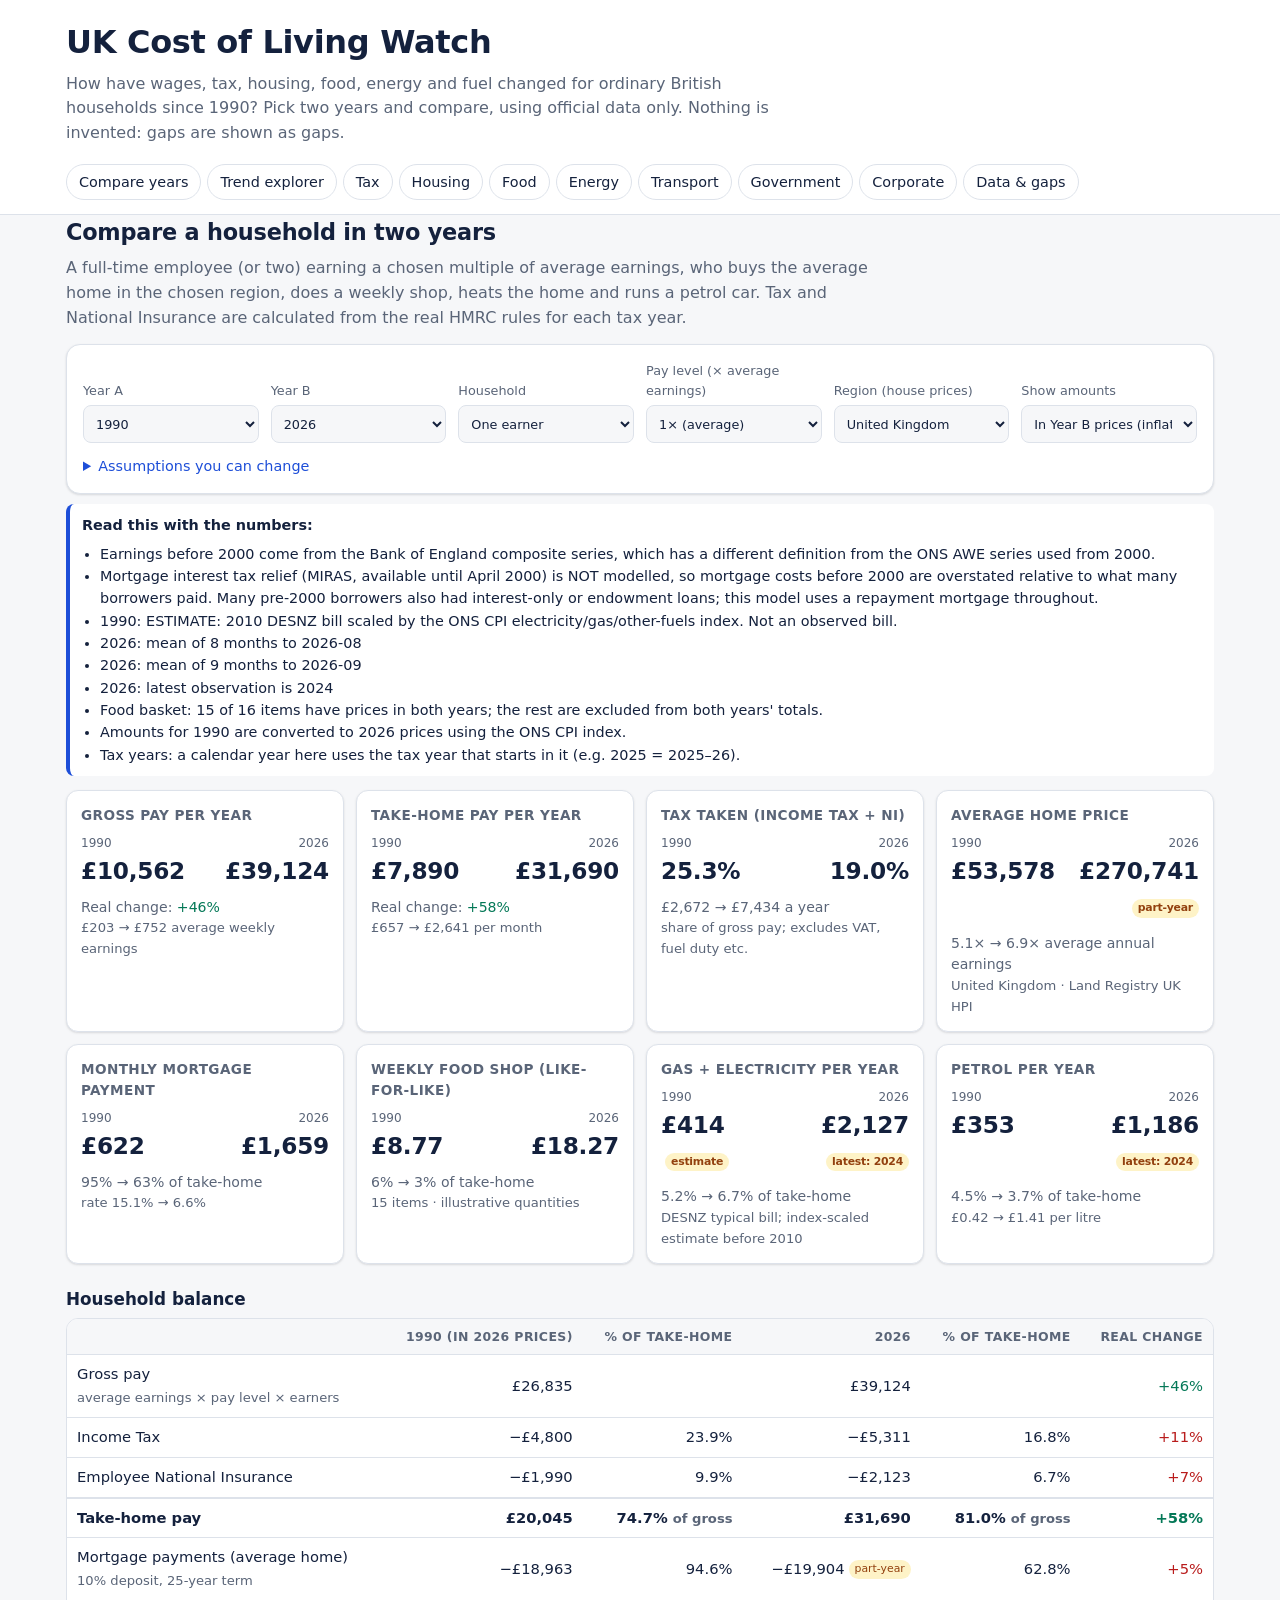
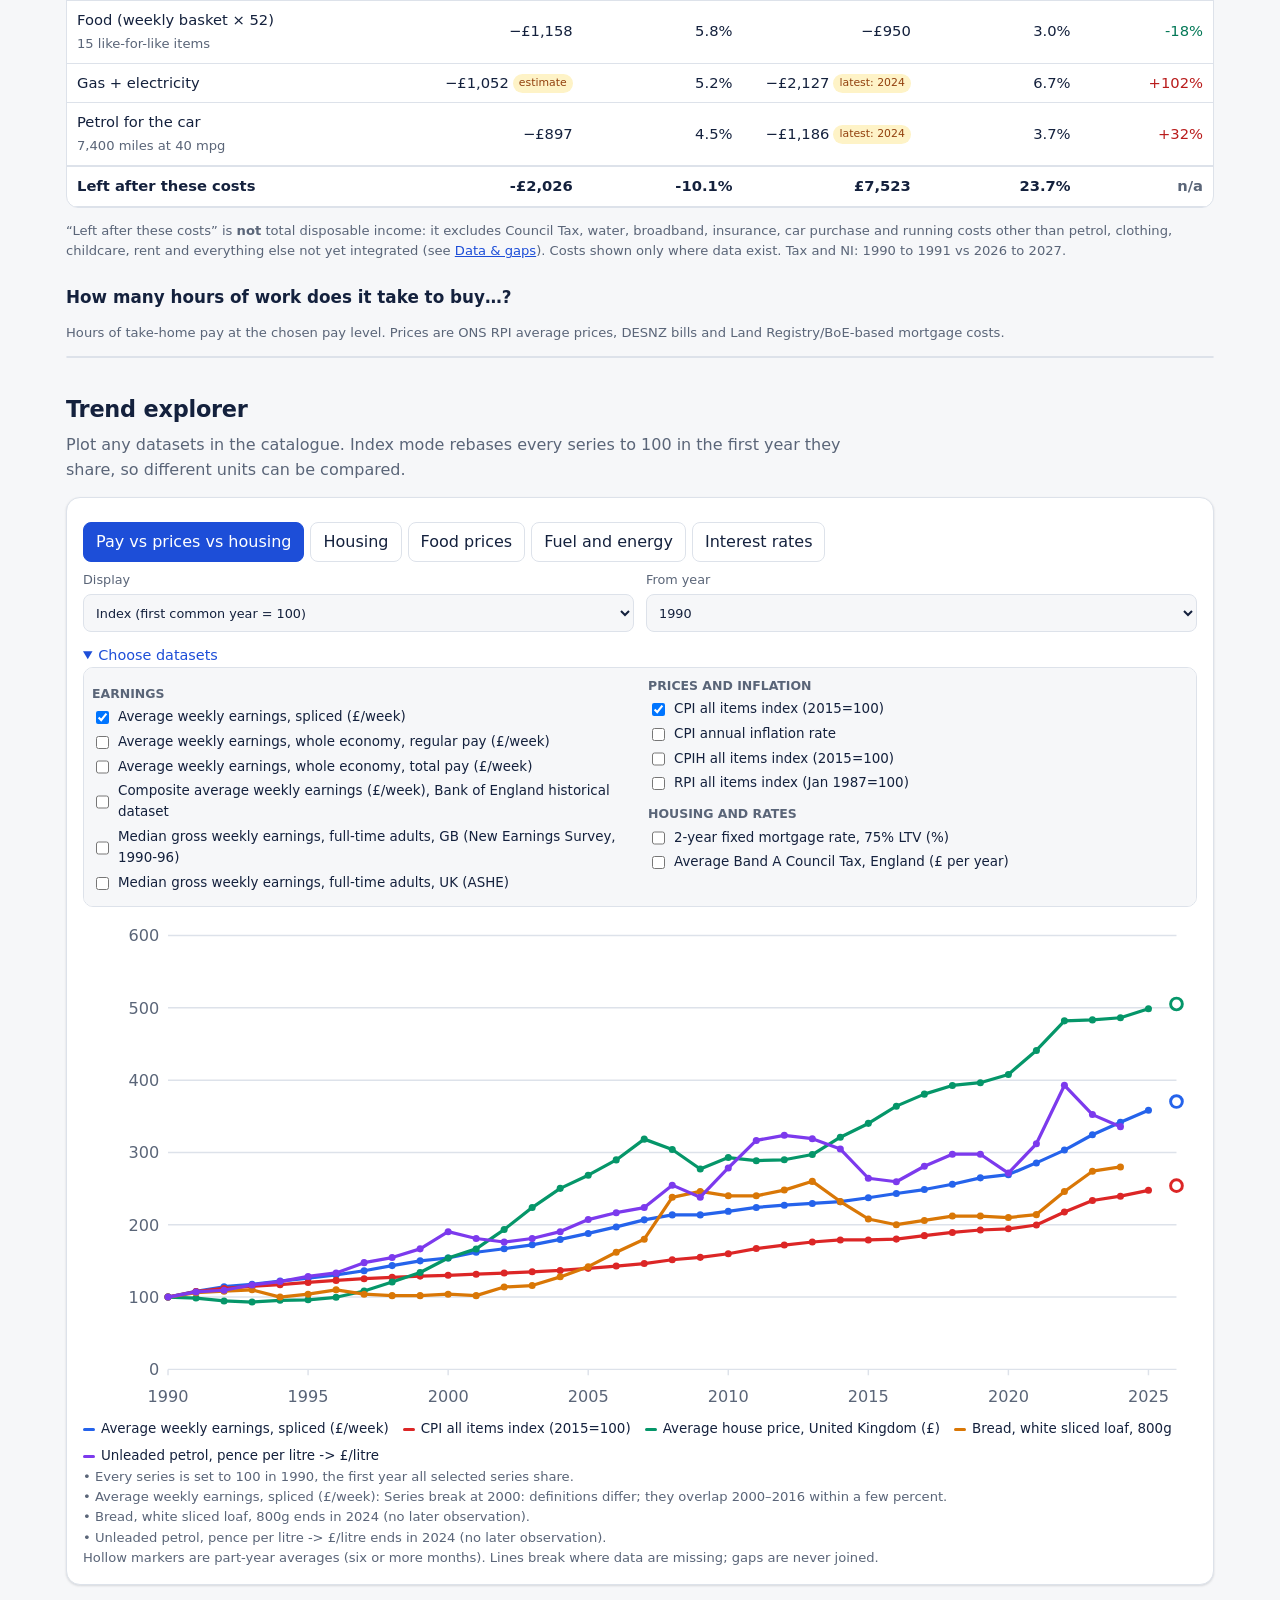
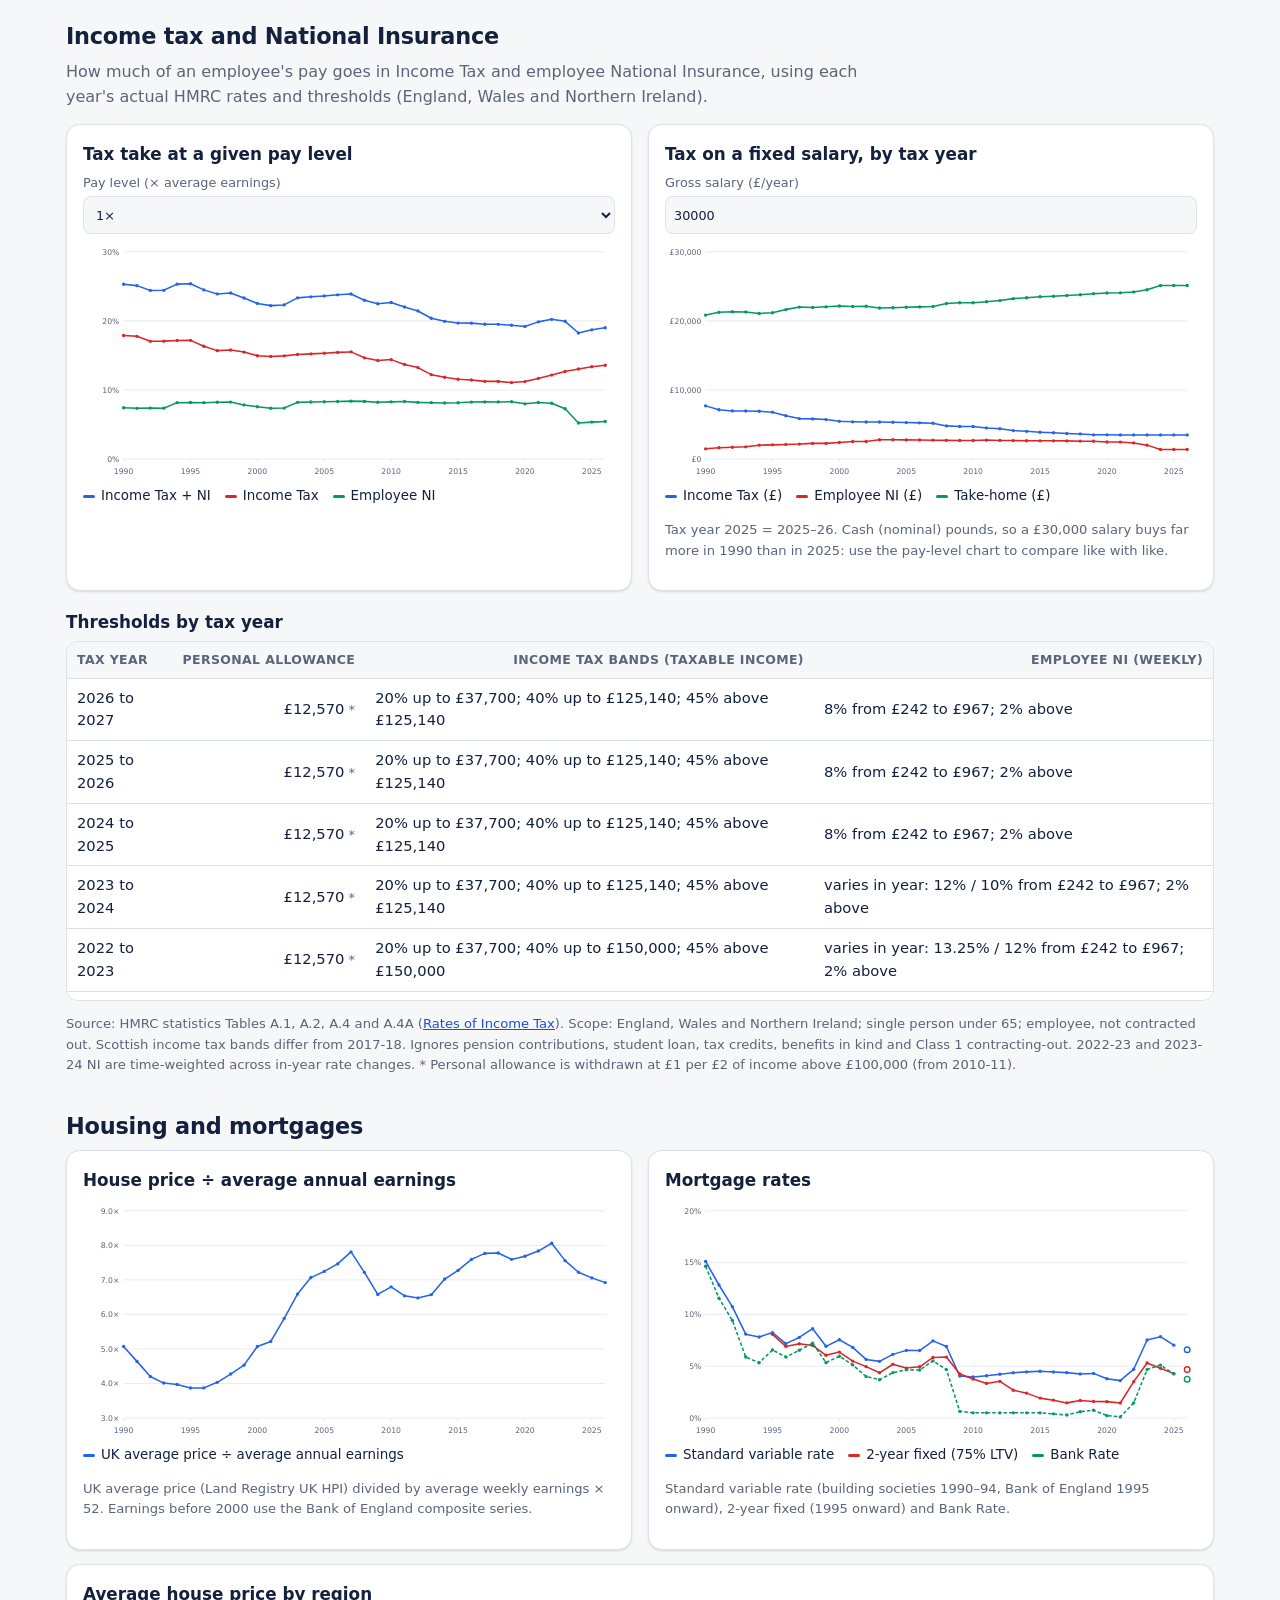
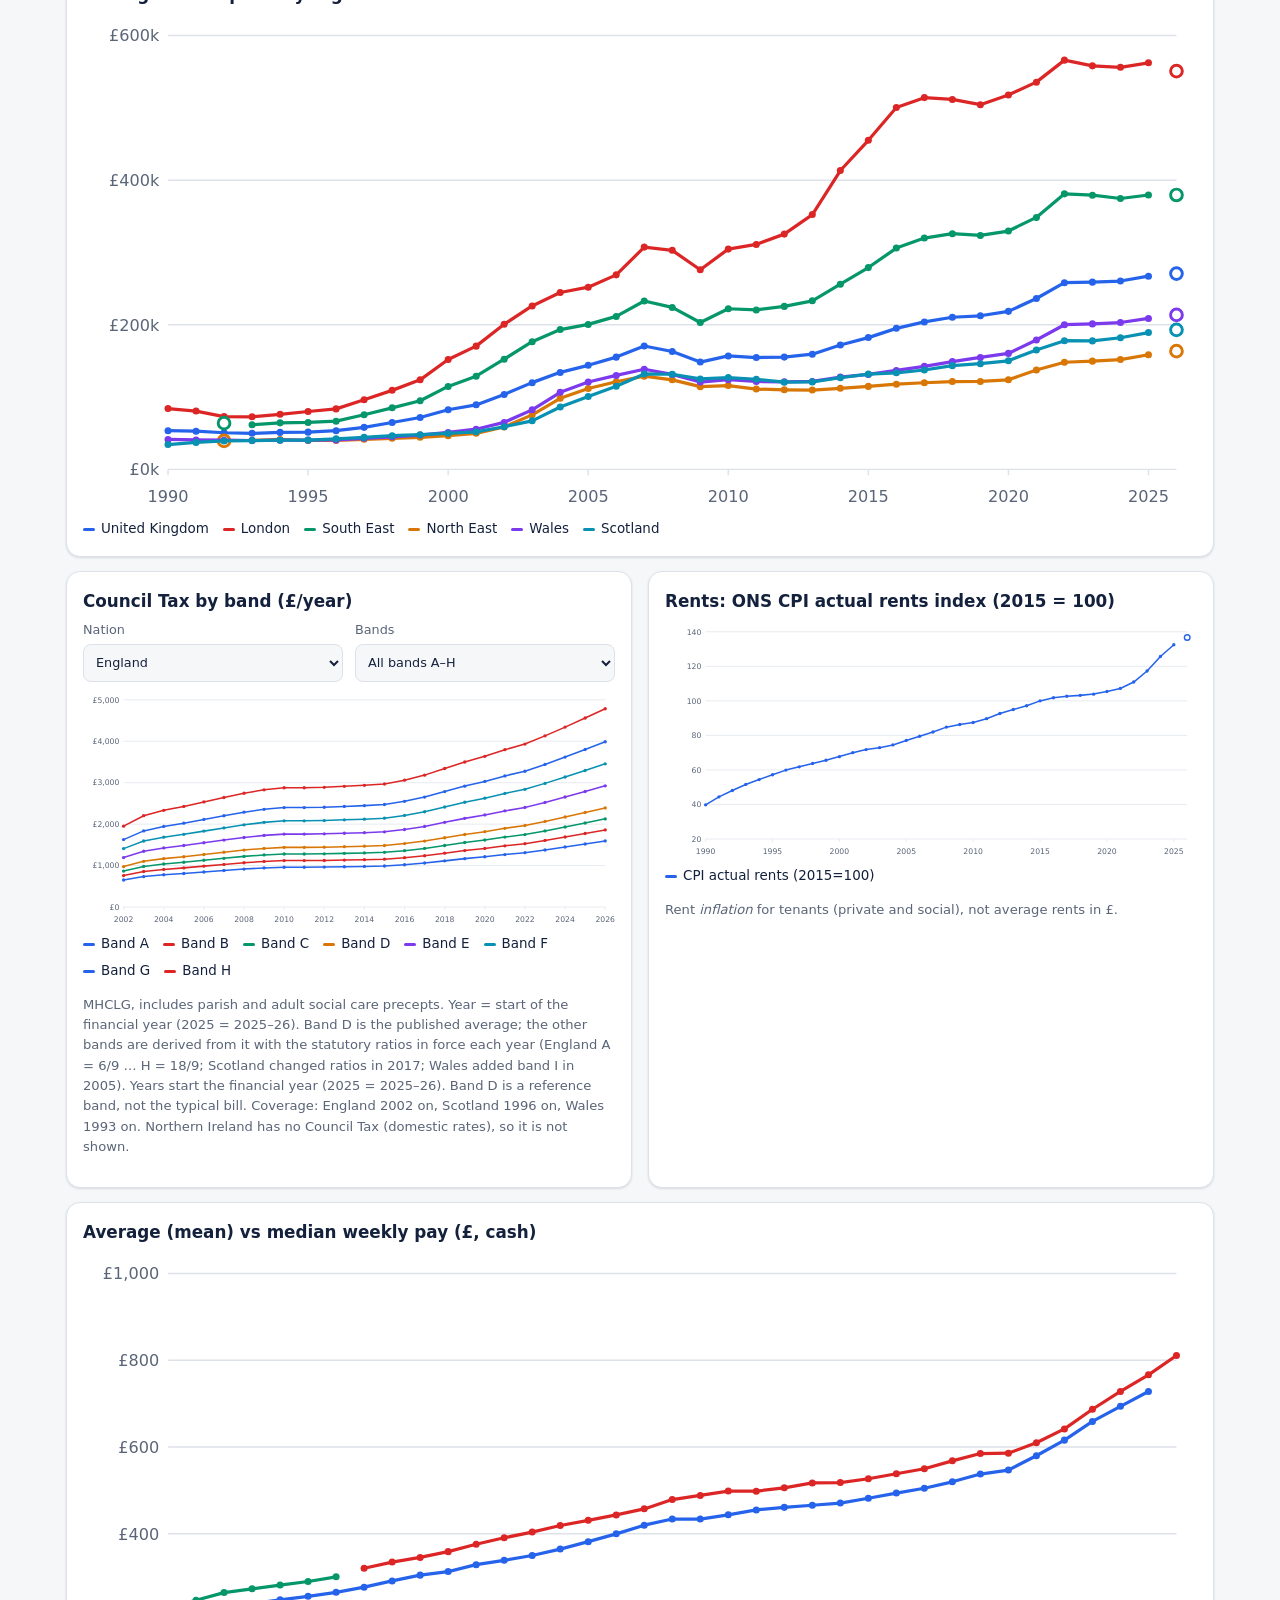
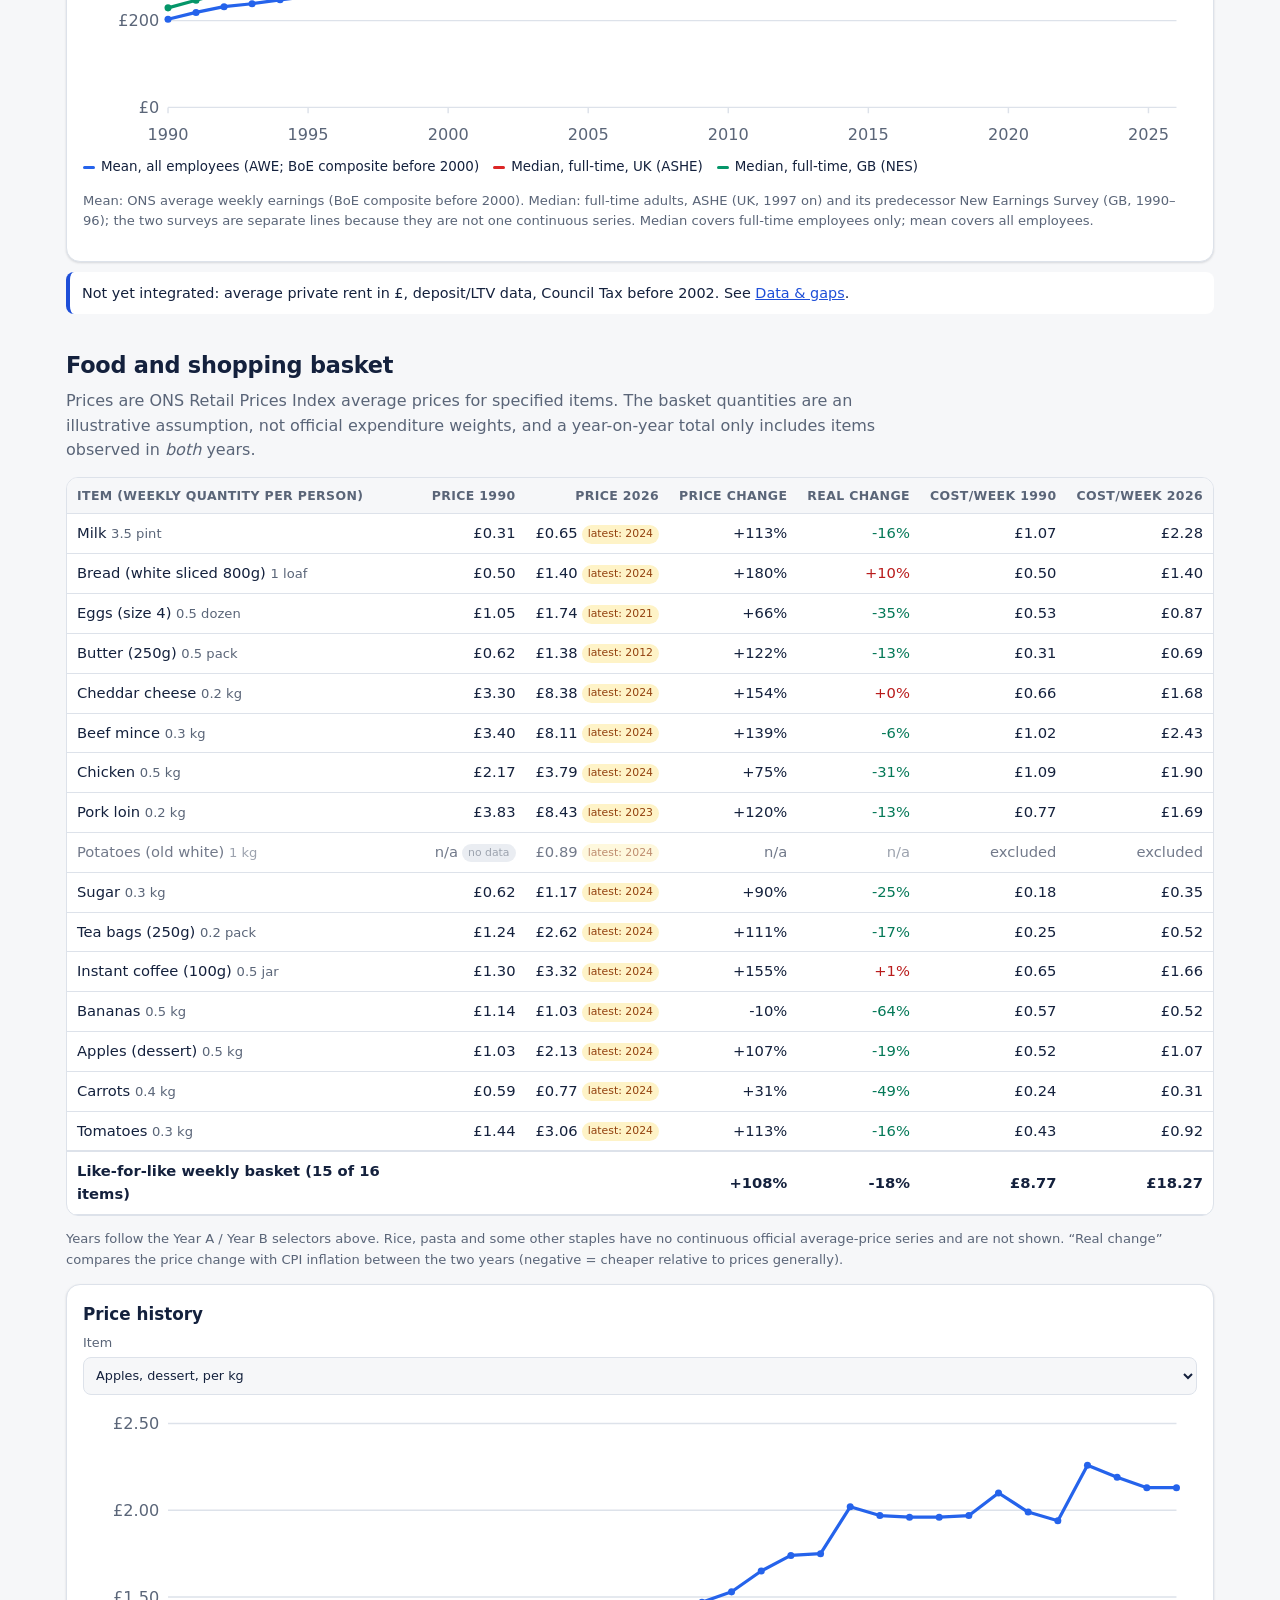
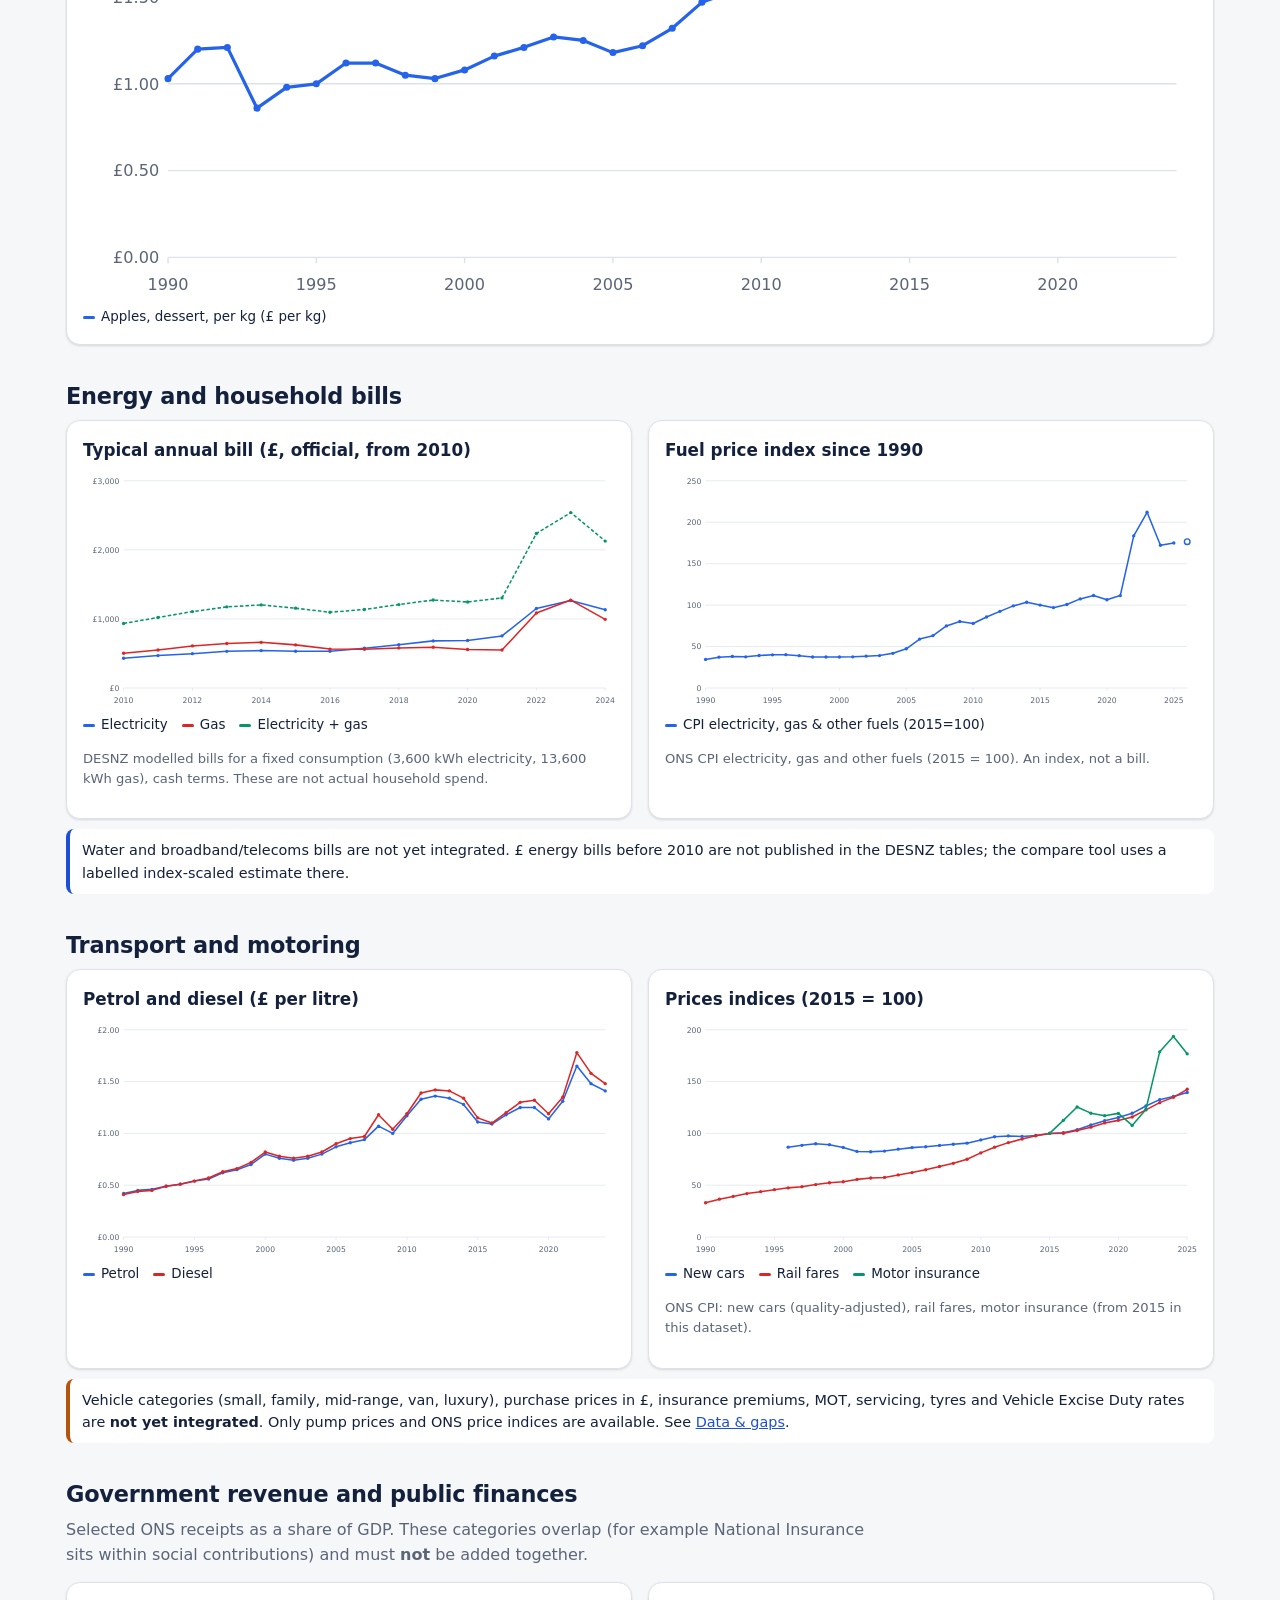
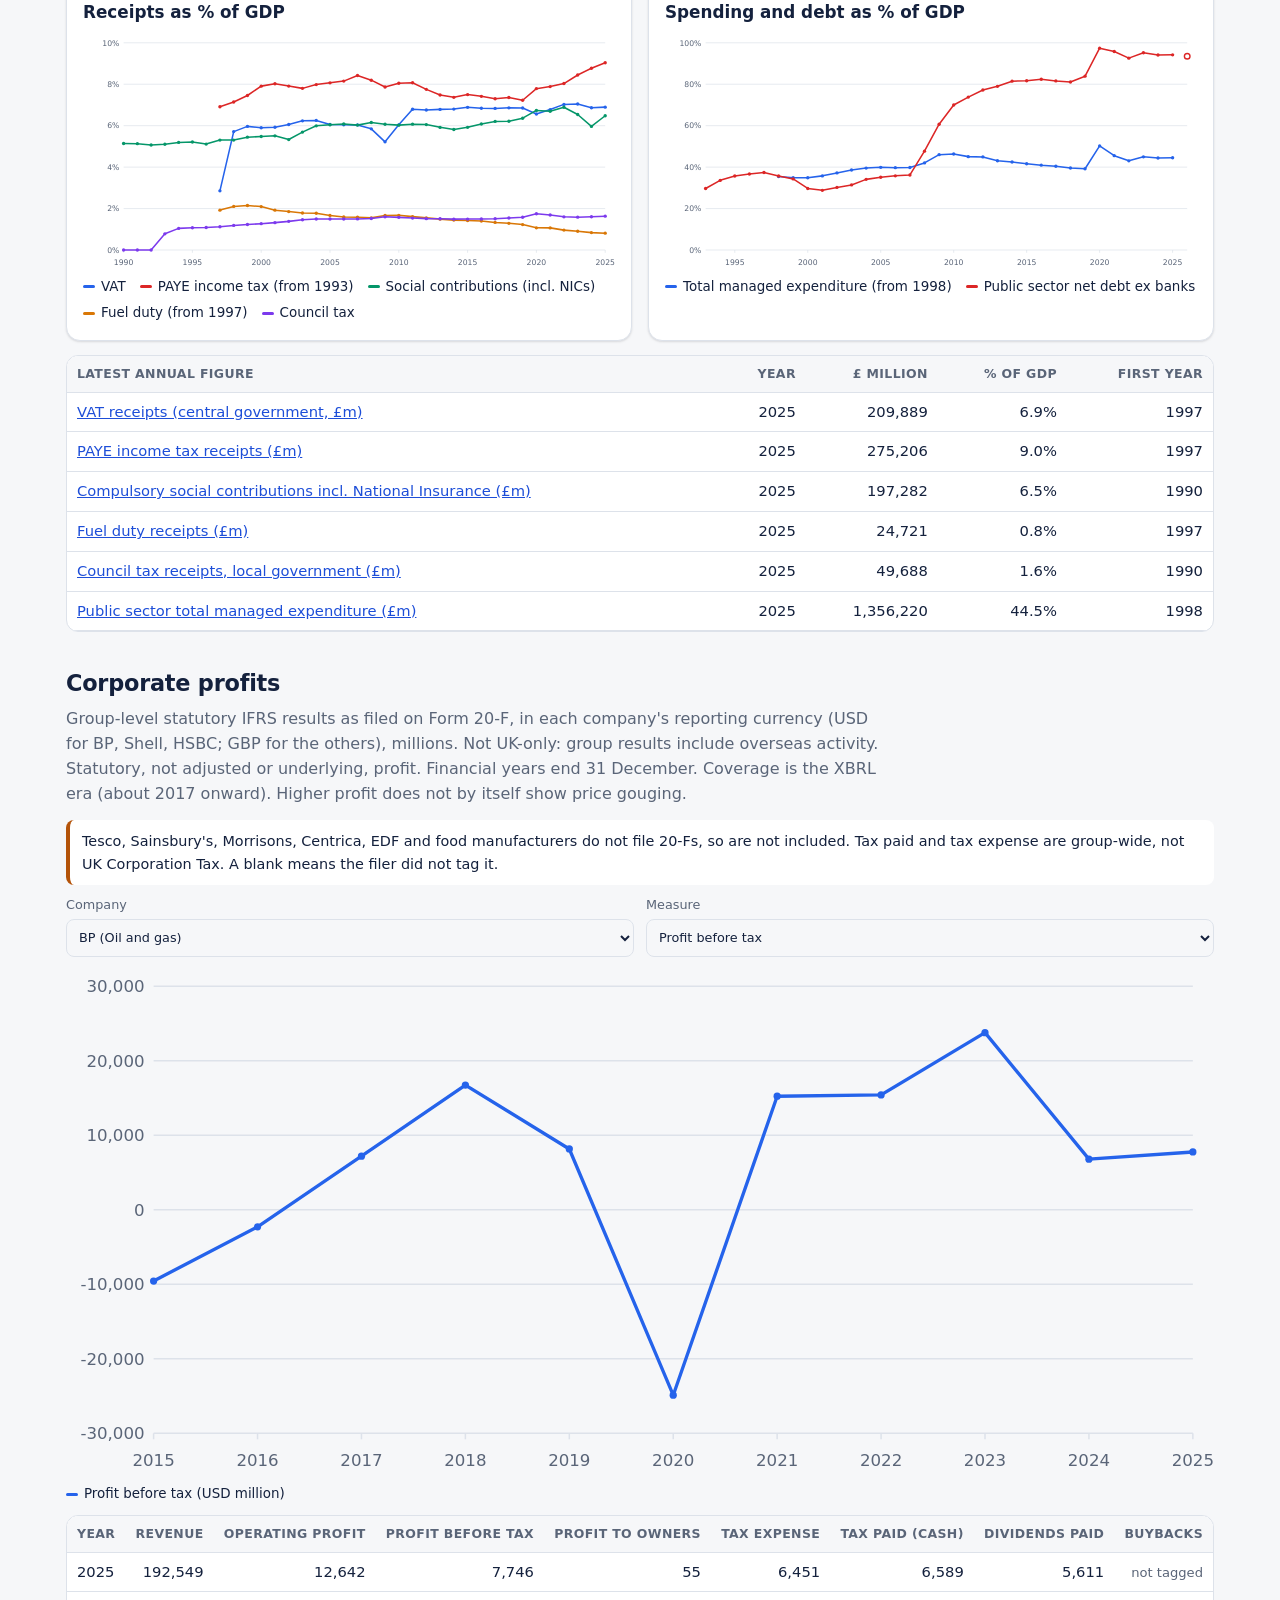
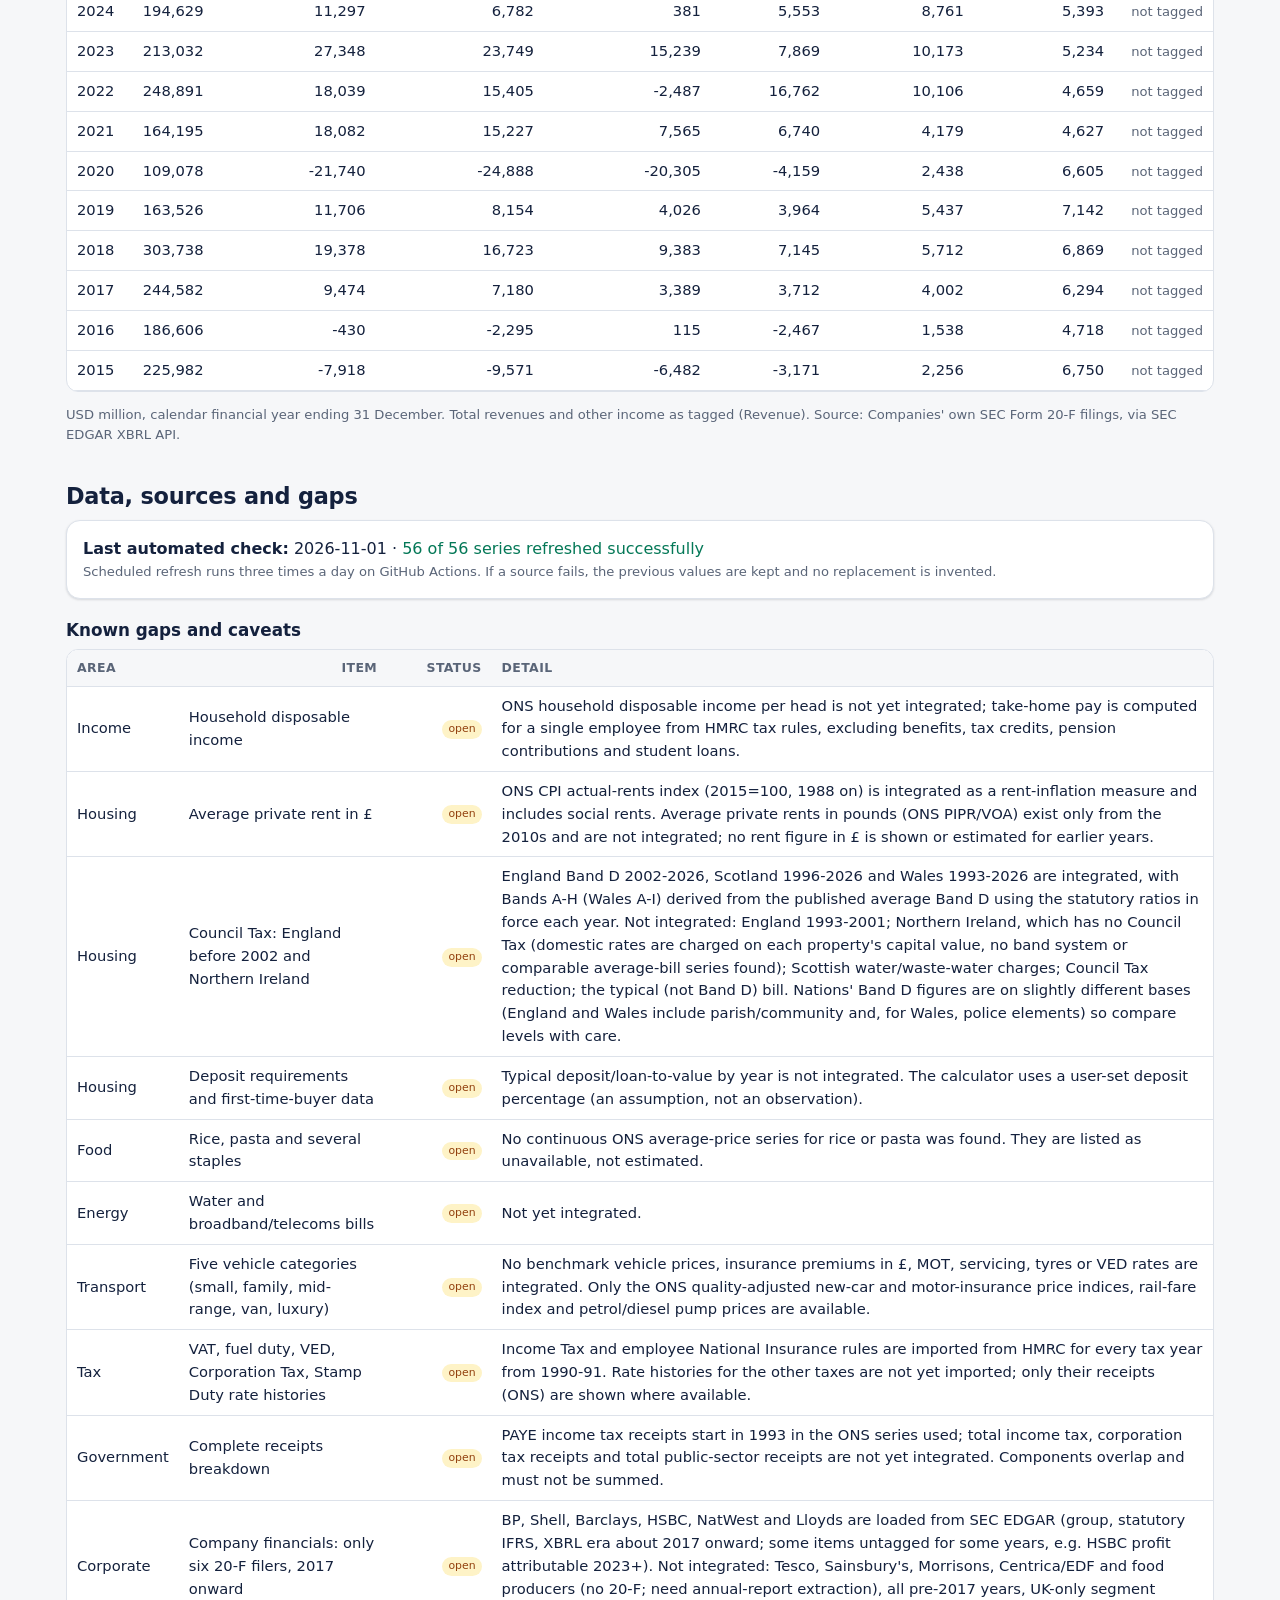
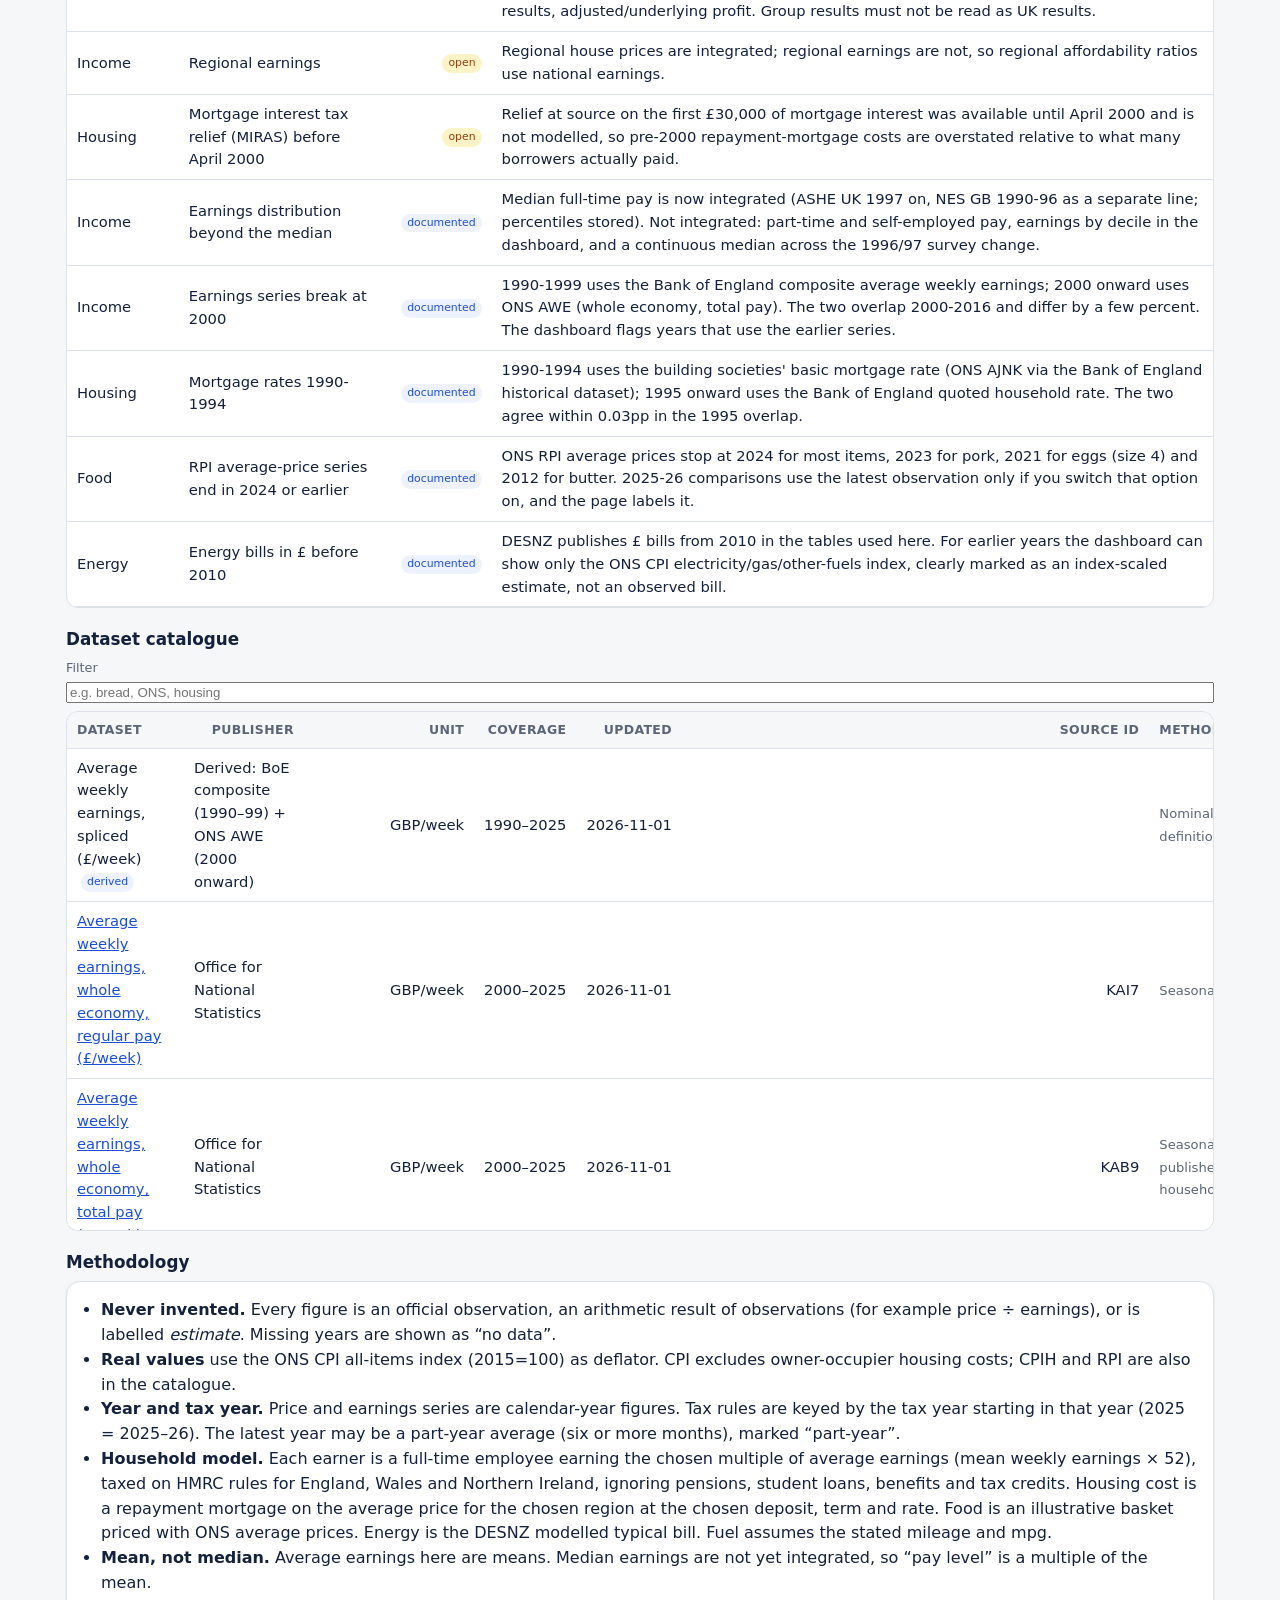
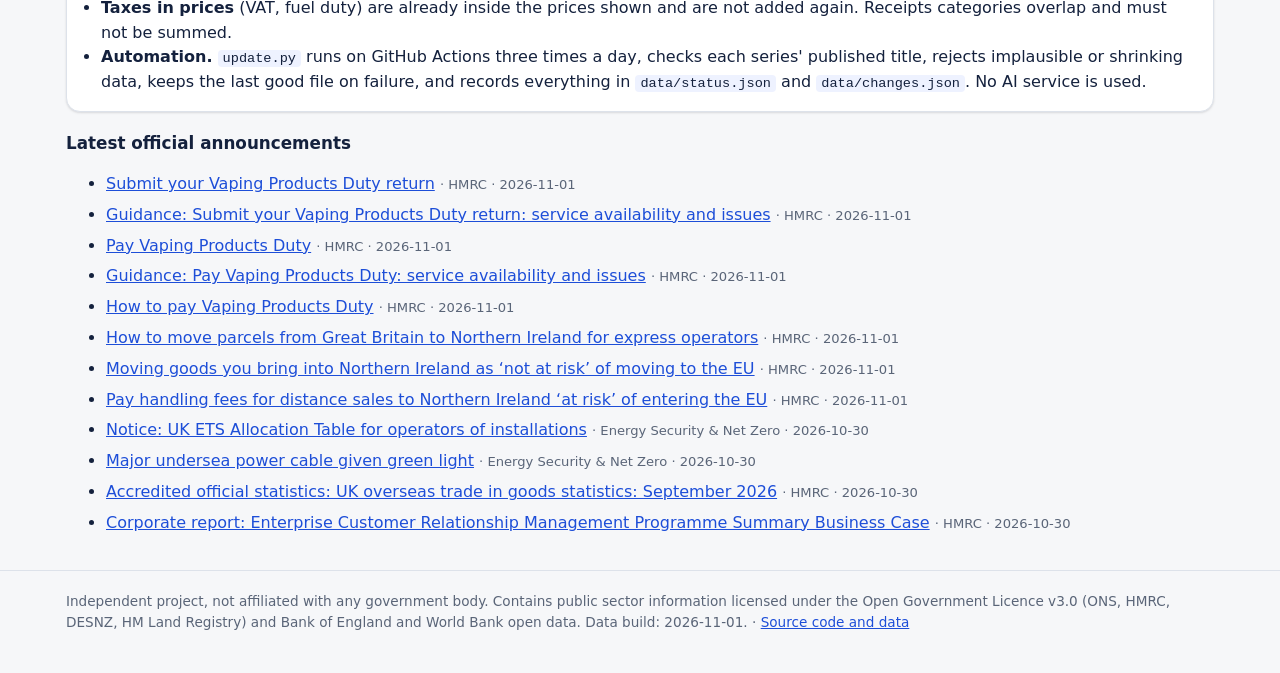
==== commit 57c470d1: "Council Tax for Scotland (1996-) and Wales (1993-): Band D plus derived bands; nation selector Co-Au" ====
--- a/index.html
+++ b/index.html
@@ -101,7 +101,7 @@
     </div>
     <div class="panel" style="margin-top:14px"><h3>Average house price by region</h3><div id="regionChart"></div></div>
     <div class="split" style="margin-top:14px">
-      <div class="panel"><h3>Council Tax by band, England (£/year)</h3><div class="controls"><label>Bands<select id="ctBands"><option value="all">All bands A–H</option><option value="adh">A, D and H</option></select></label></div><div id="ctChart"></div><p class="small">MHCLG, includes parish and adult social care precepts. Year = start of the financial year (2025 = 2025–26). Bands B–H (except D) are derived from Band D using the fixed statutory ratios (A = 6/9 … H = 18/9). Band D is a reference band, not the typical bill; England only; 1993–2001 not integrated.</p></div>
+      <div class="panel"><h3>Council Tax by band (£/year)</h3><div class="controls"><label>Nation<select id="ctNation"><option value="">England</option><option value="scotland_">Scotland</option><option value="wales_">Wales</option></select></label><label>Bands<select id="ctBands"><option value="all">All bands A–H</option><option value="adh">A, D and H</option></select></label></div><div id="ctChart"></div><p class="small">MHCLG, includes parish and adult social care precepts. Year = start of the financial year (2025 = 2025–26). Band D is the published average; the other bands are derived from it with the statutory ratios in force each year (England A = 6/9 … H = 18/9; Scotland changed ratios in 2017; Wales added band I in 2005). Years start the financial year (2025 = 2025–26). Band D is a reference band, not the typical bill. Coverage: England 2002 on, Scotland 1996 on, Wales 1993 on. Northern Ireland has no Council Tax (domestic rates), so it is not shown.</p></div>
       <div class="panel"><h3>Rents: ONS CPI actual rents index (2015 = 100)</h3><div id="rentChart"></div><p class="small">Rent <em>inflation</em> for tenants (private and social), not average rents in £.</p></div>
     </div>
     <div class="panel" style="margin-top:14px"><h3>Average (mean) vs median weekly pay (£, cash)</h3><div id="medianChart"></div><p class="small">Mean: ONS average weekly earnings (BoE composite before 2000). Median: full-time adults, ASHE (UK, 1997 on) and its predecessor New Earnings Survey (GB, 1990–96); the two surveys are separate lines because they are not one continuous series. Median covers full-time employees only; mean covers all employees.</p></div>
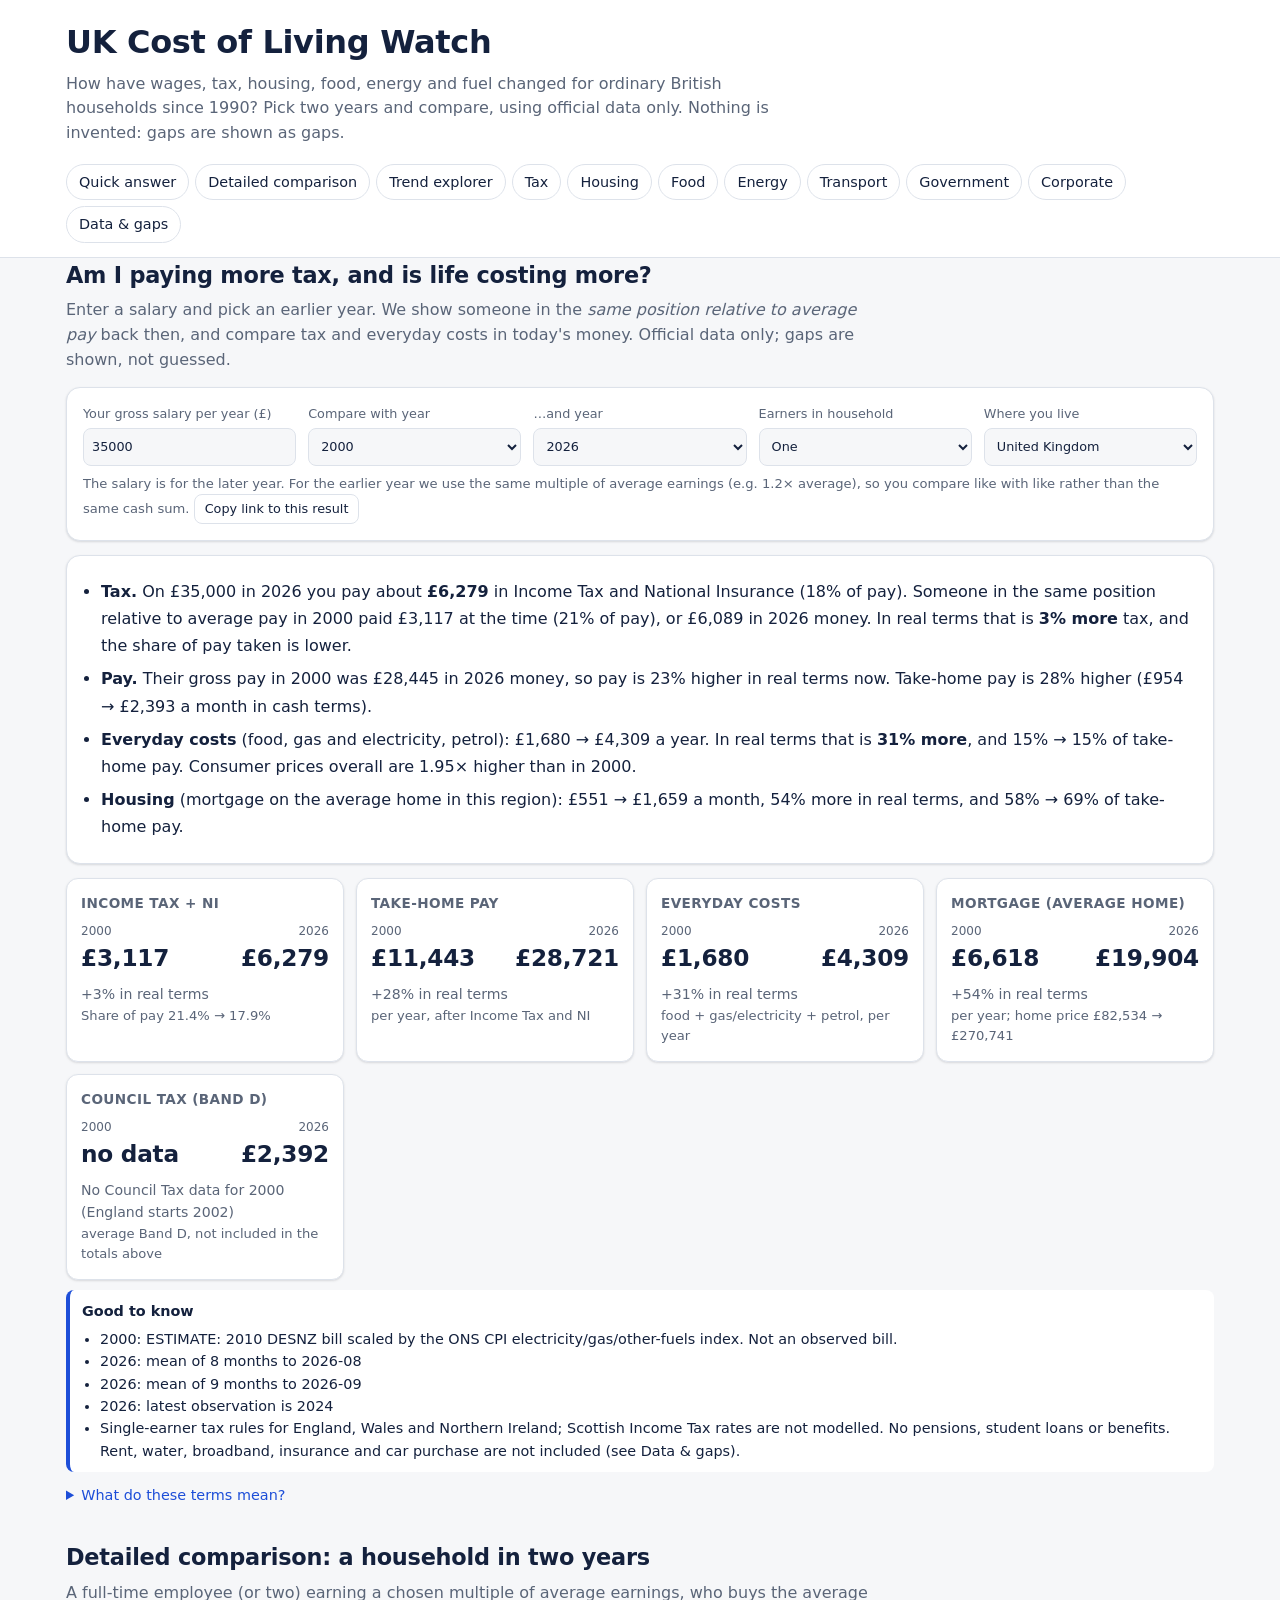
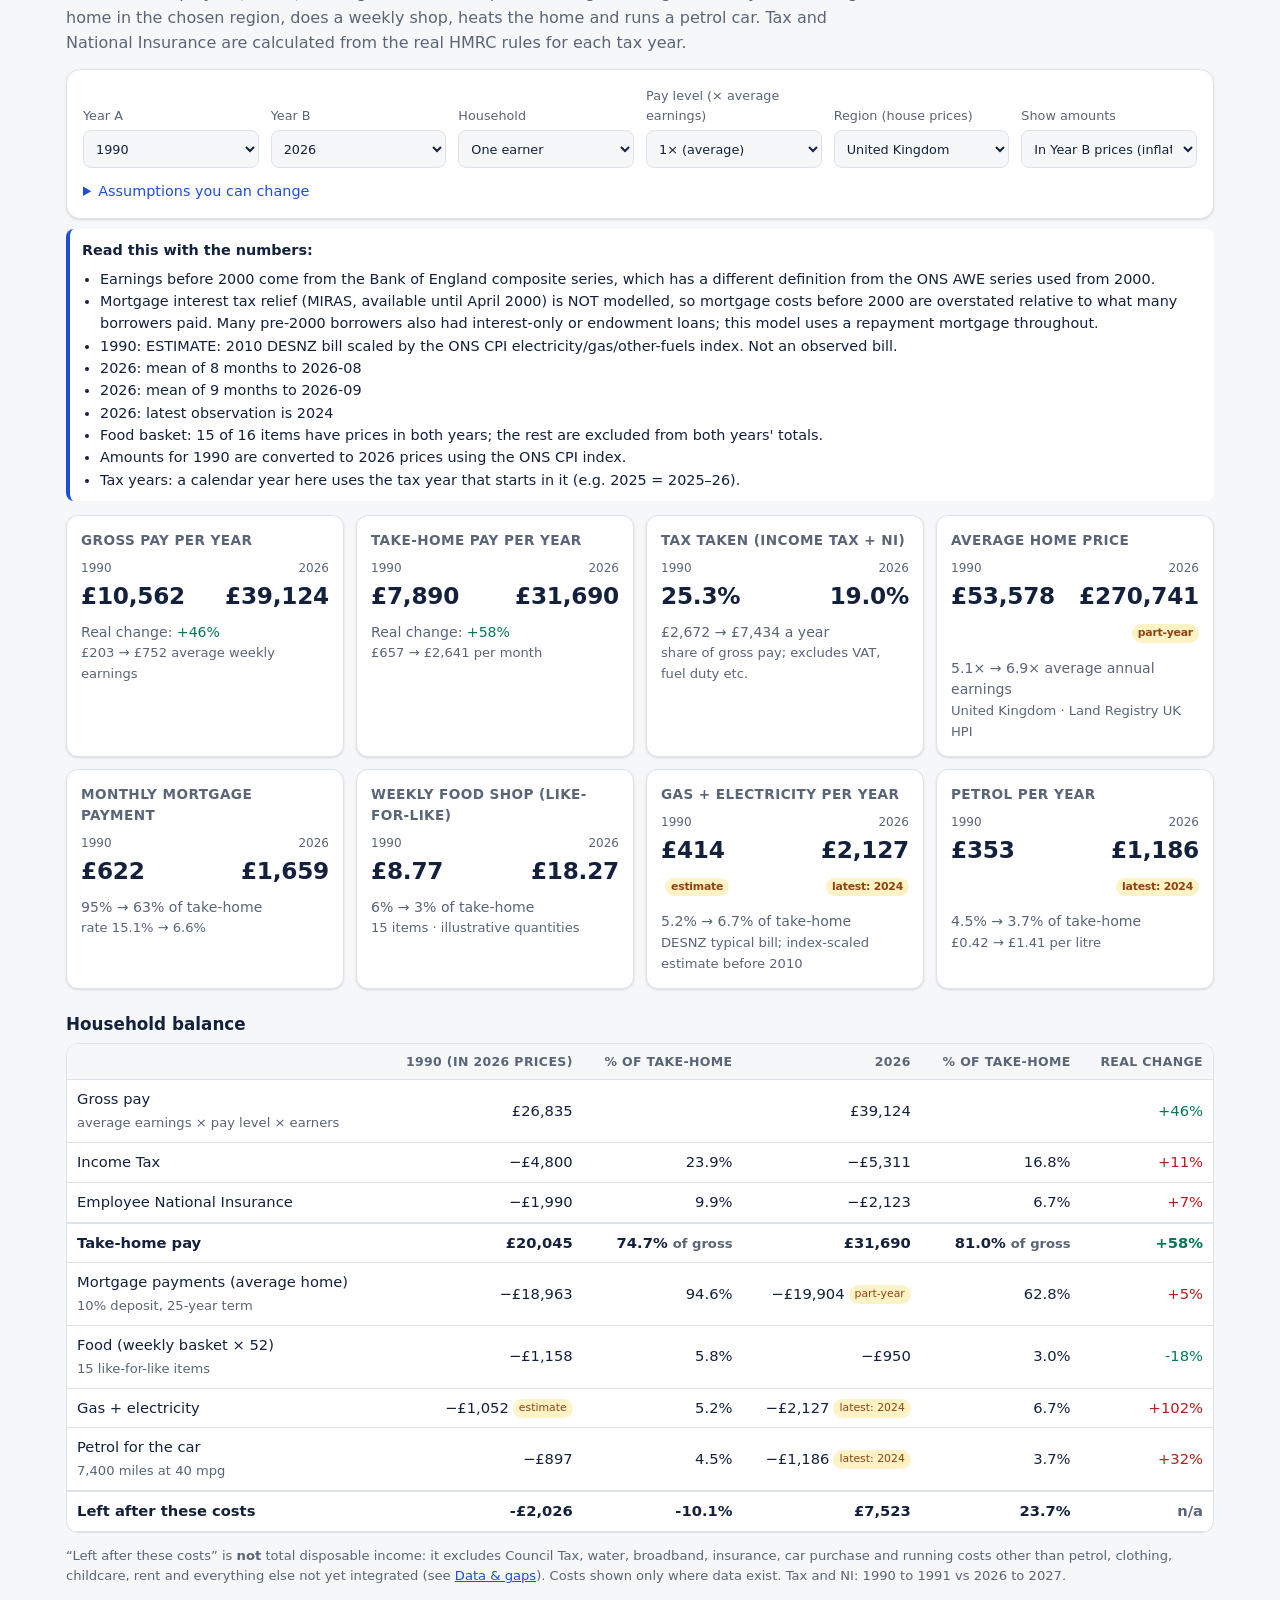
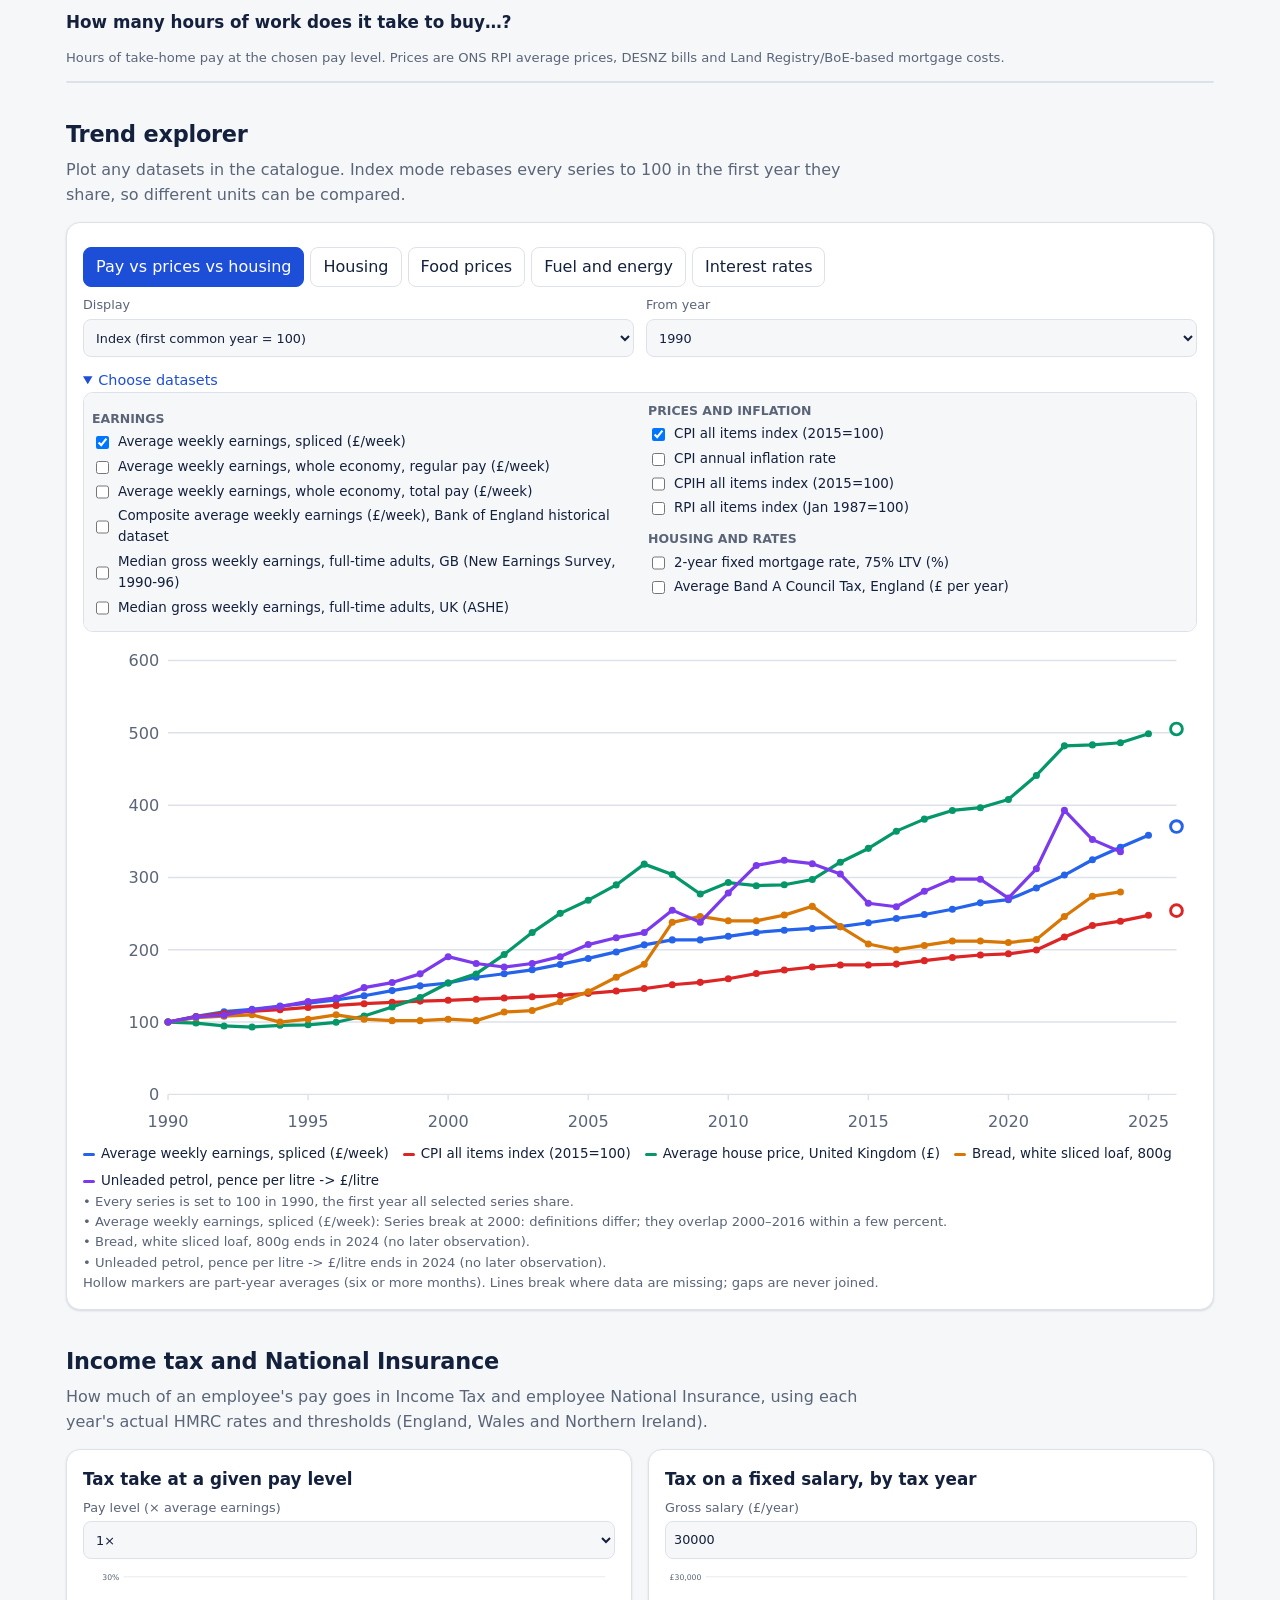
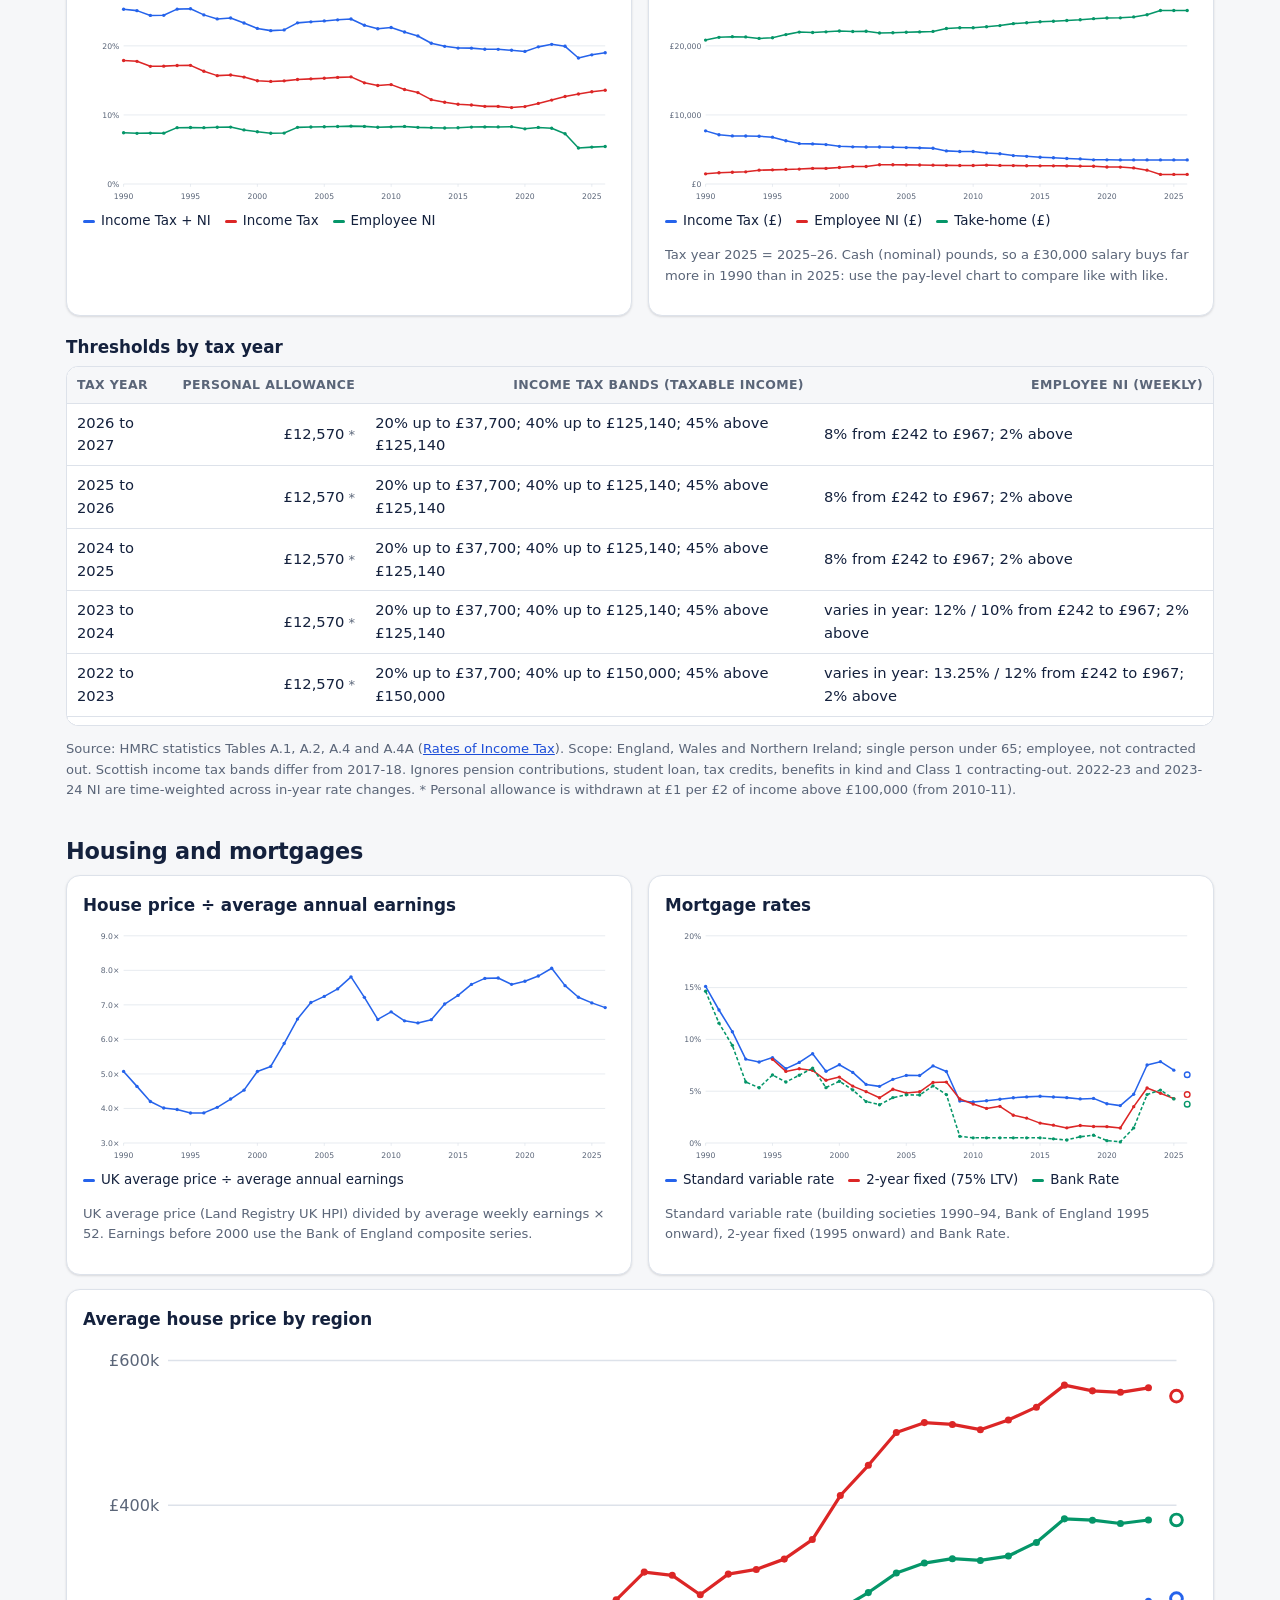
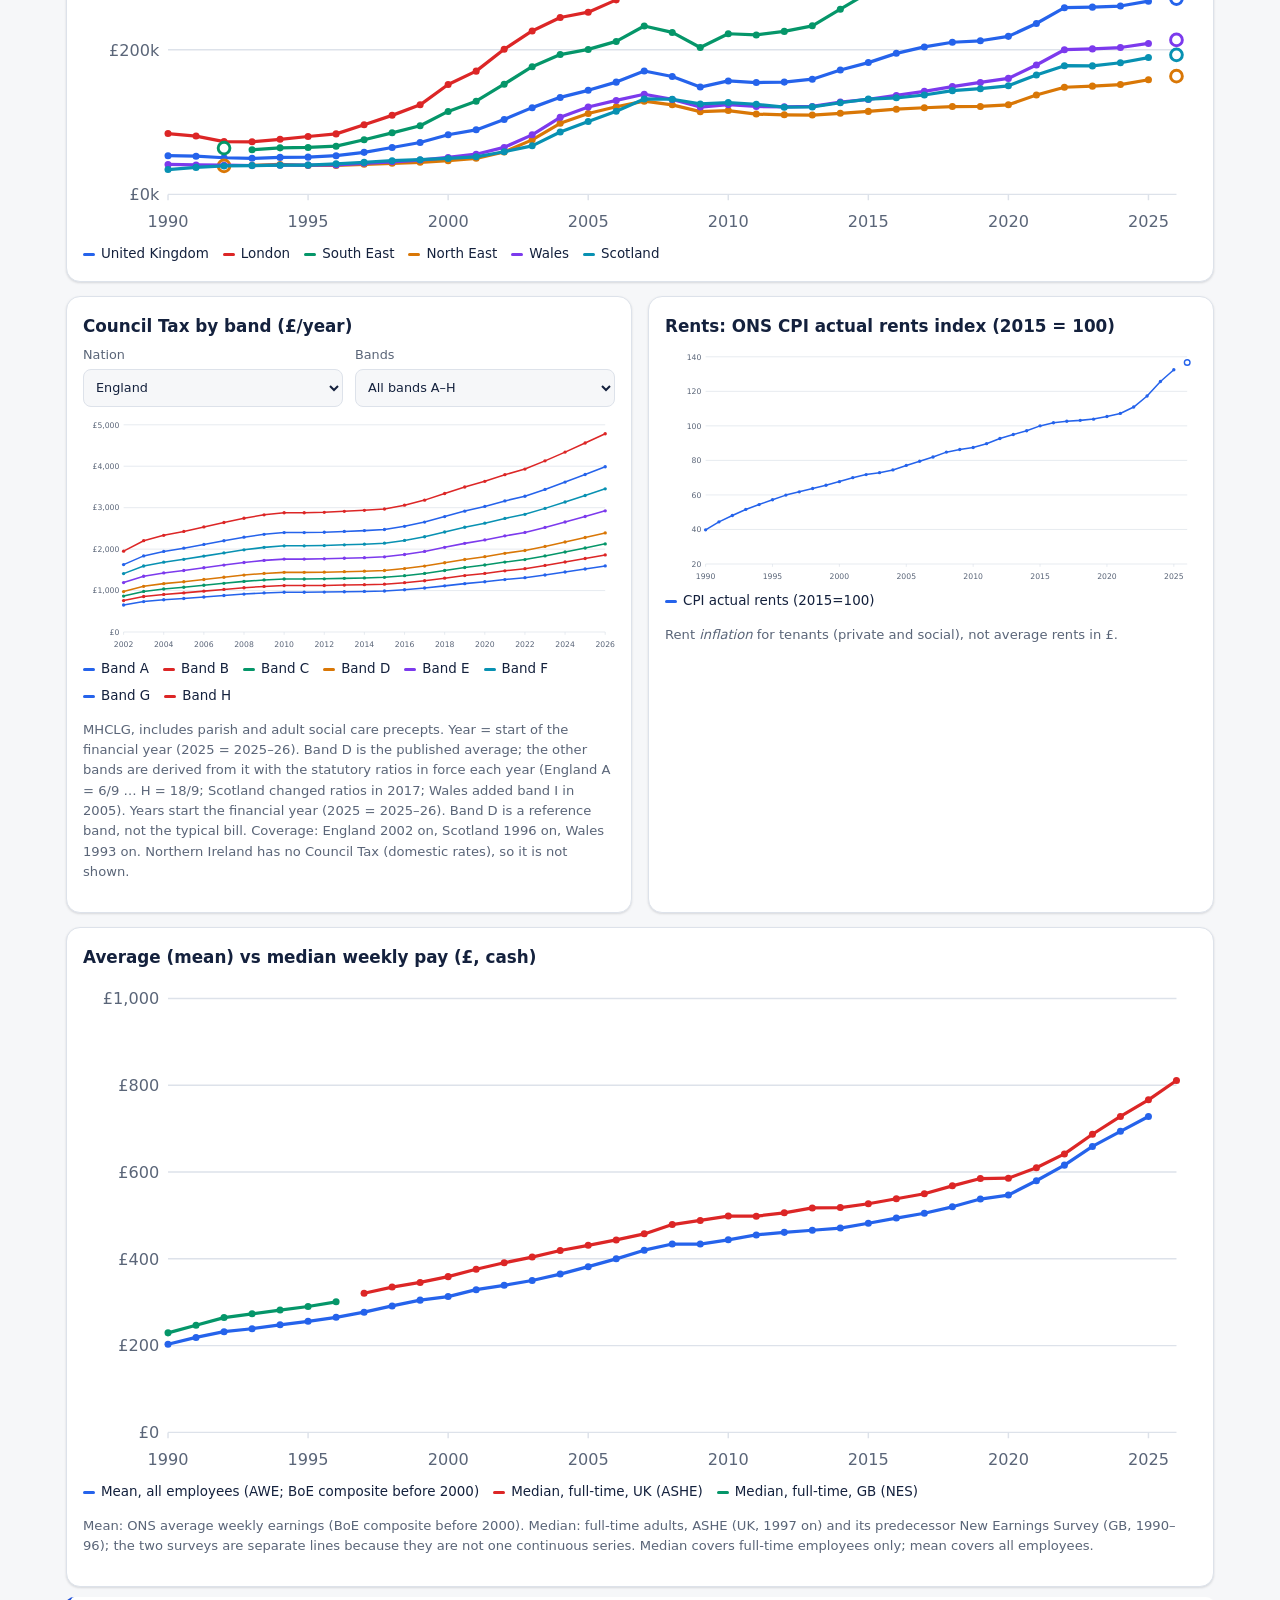
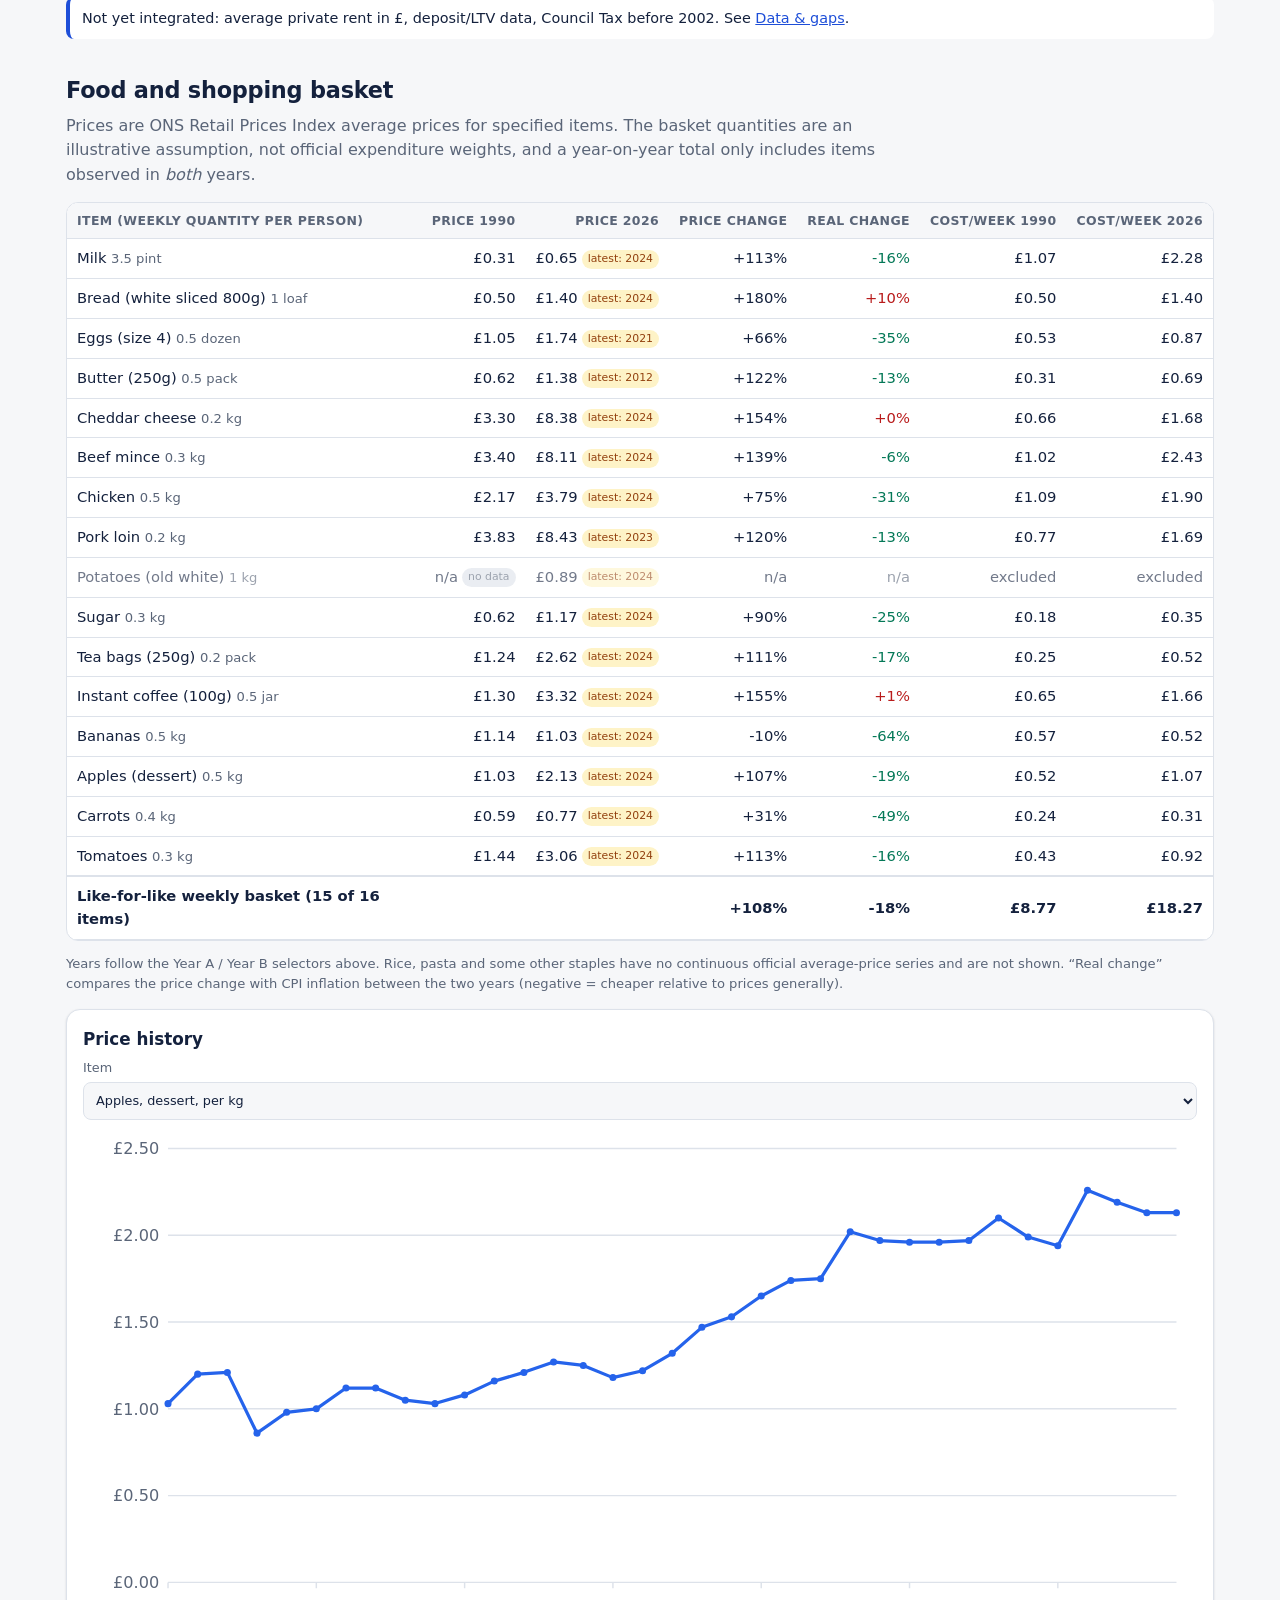
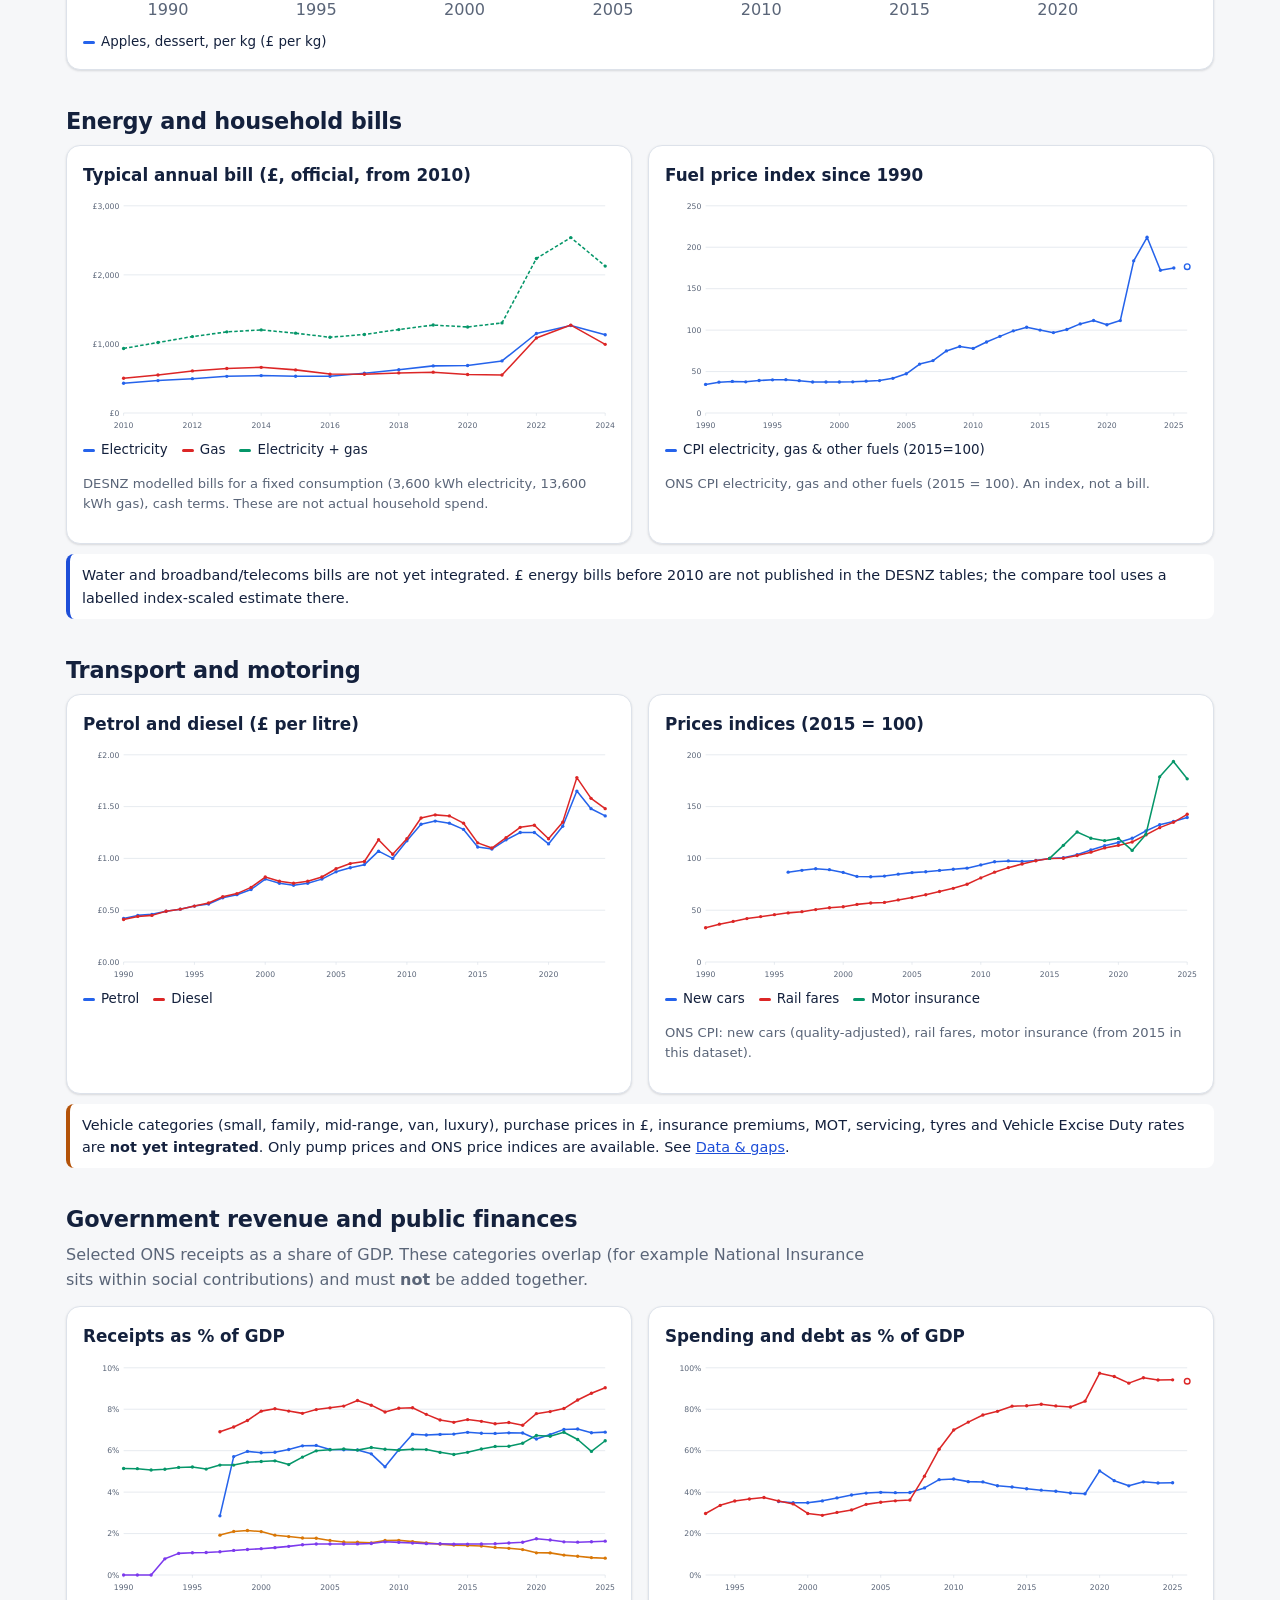
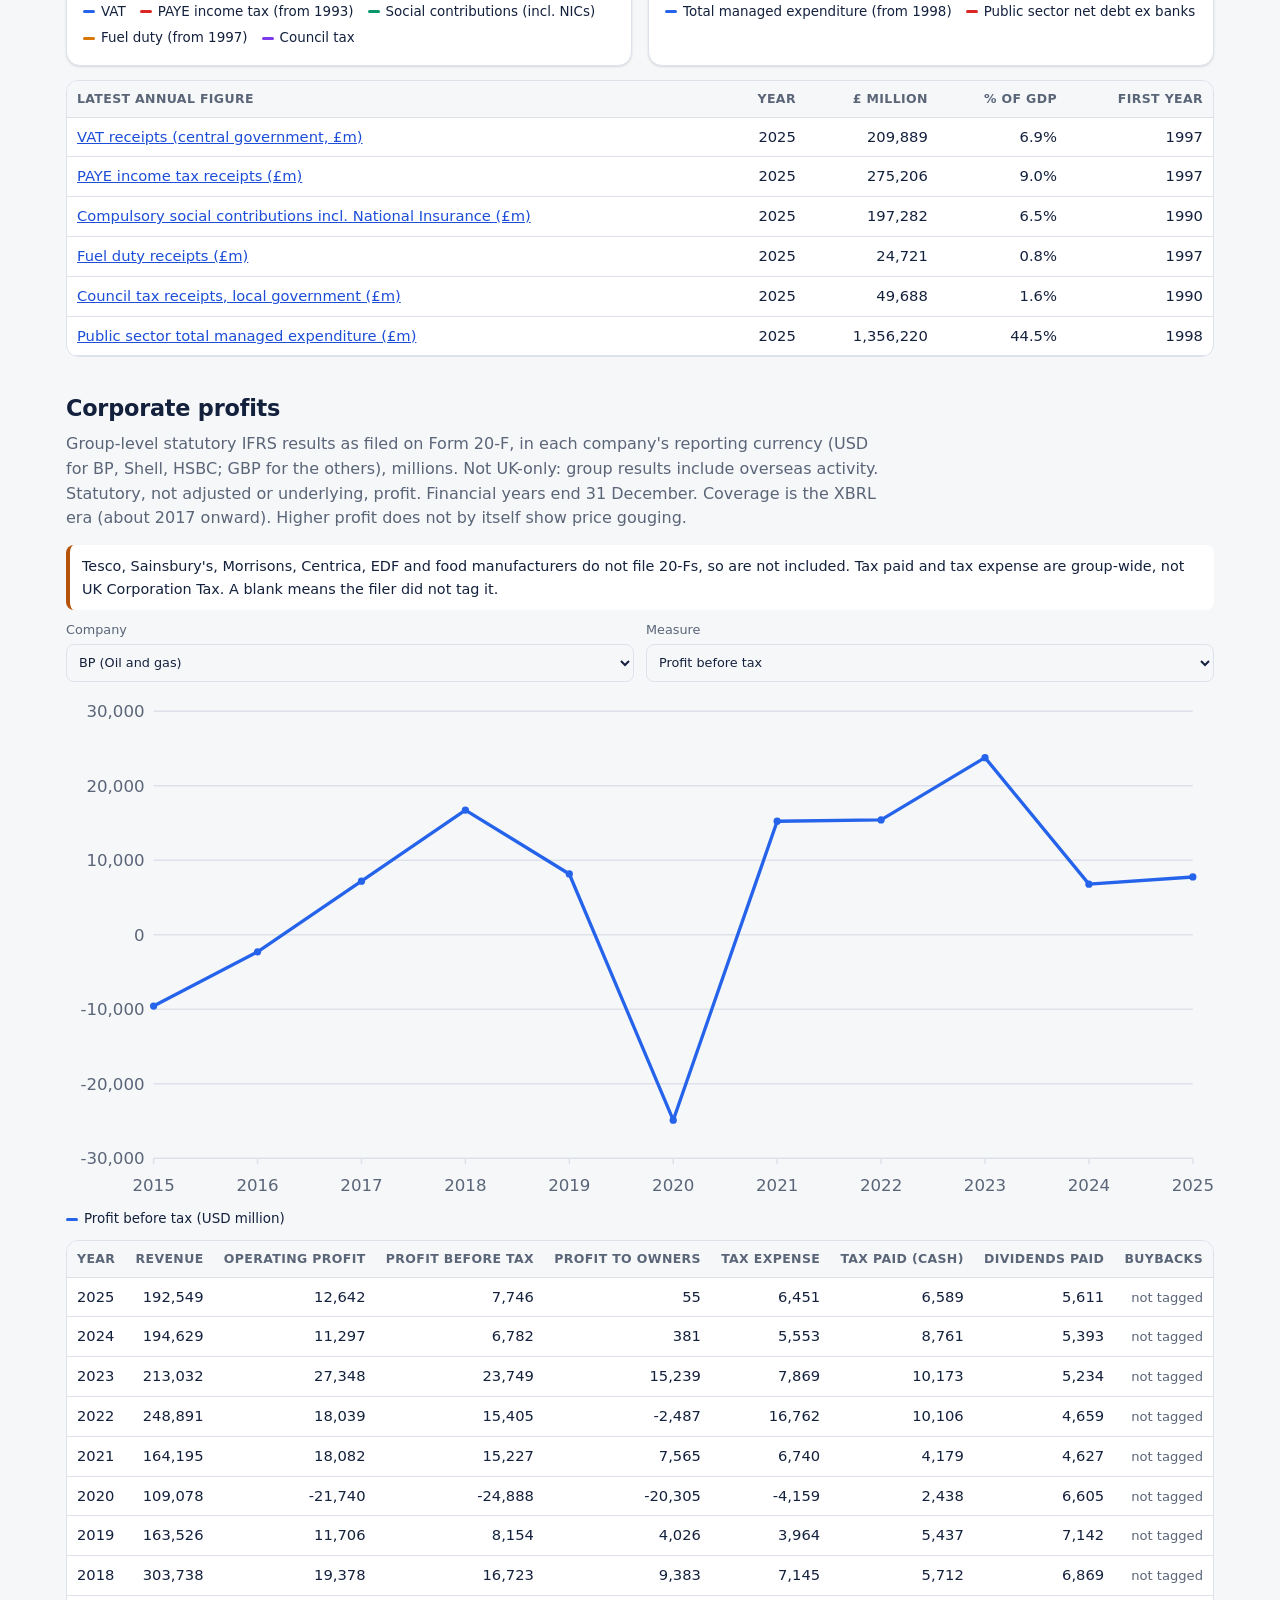
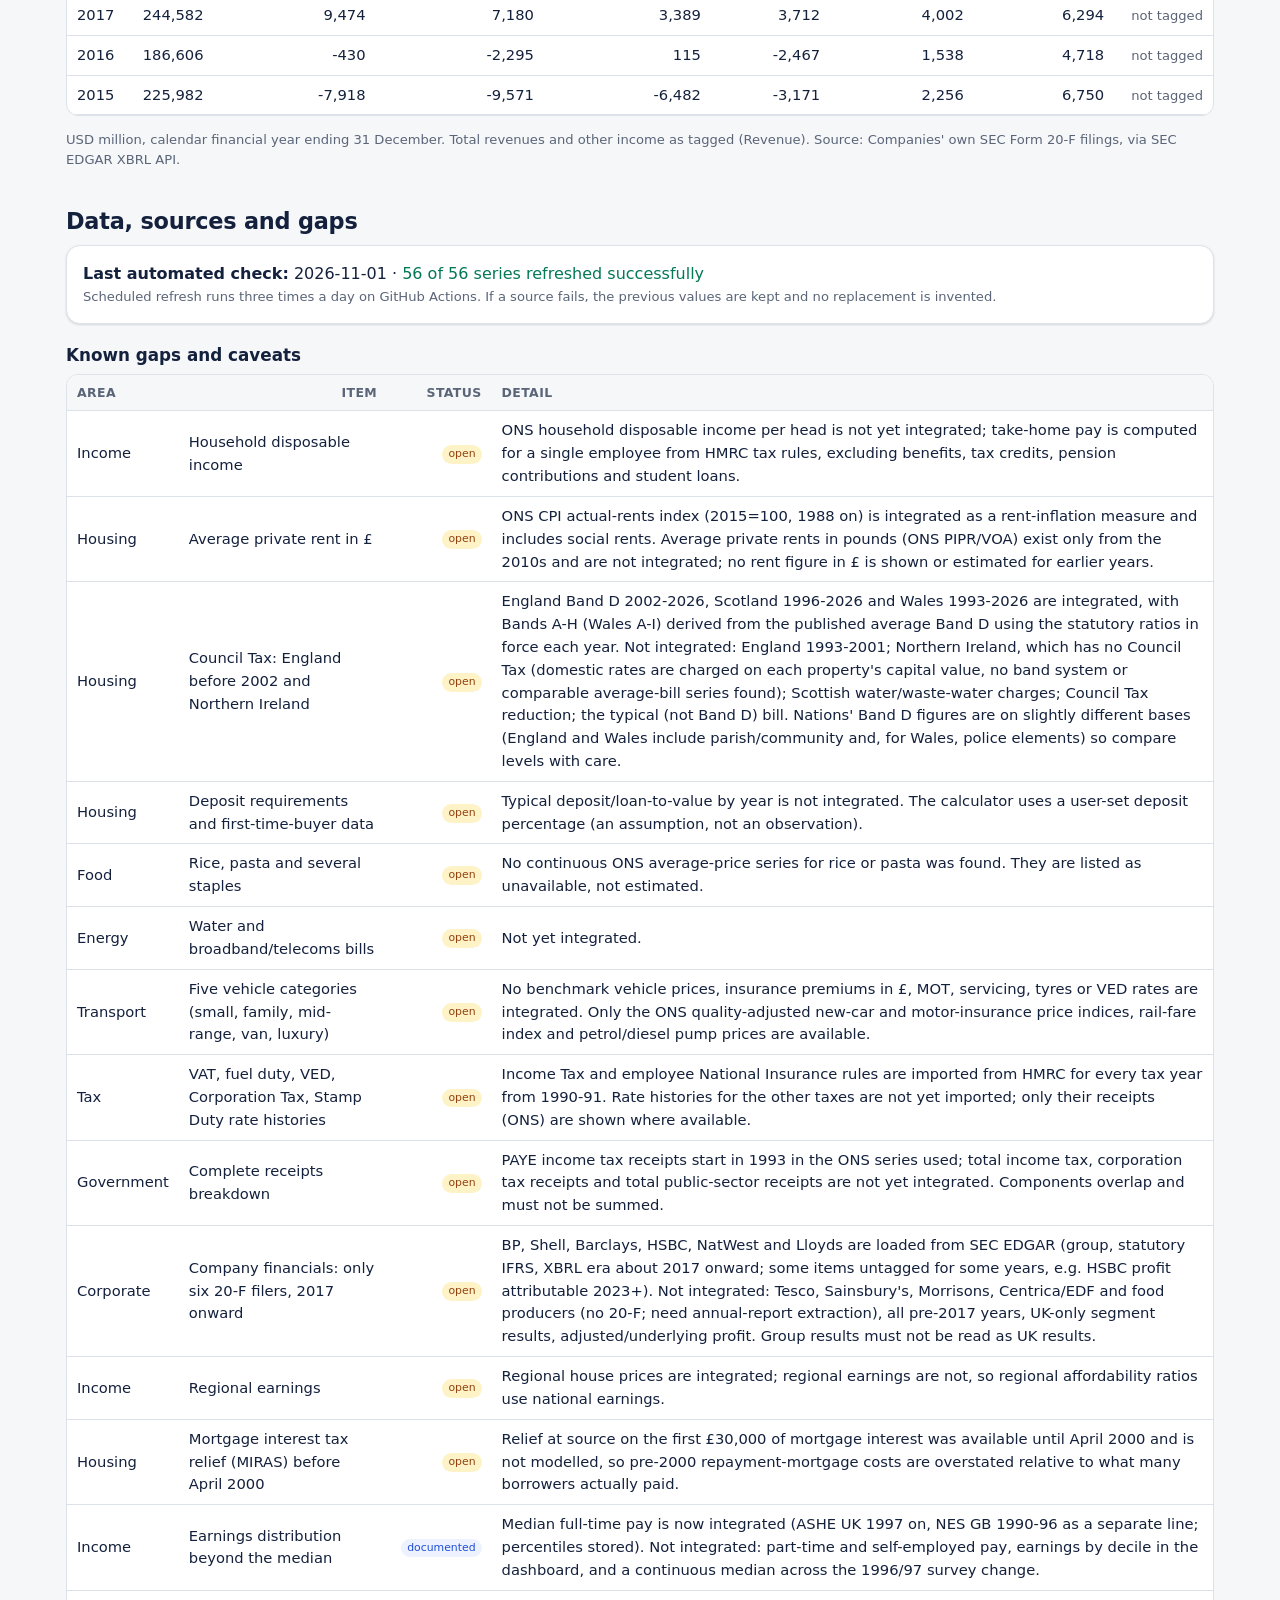
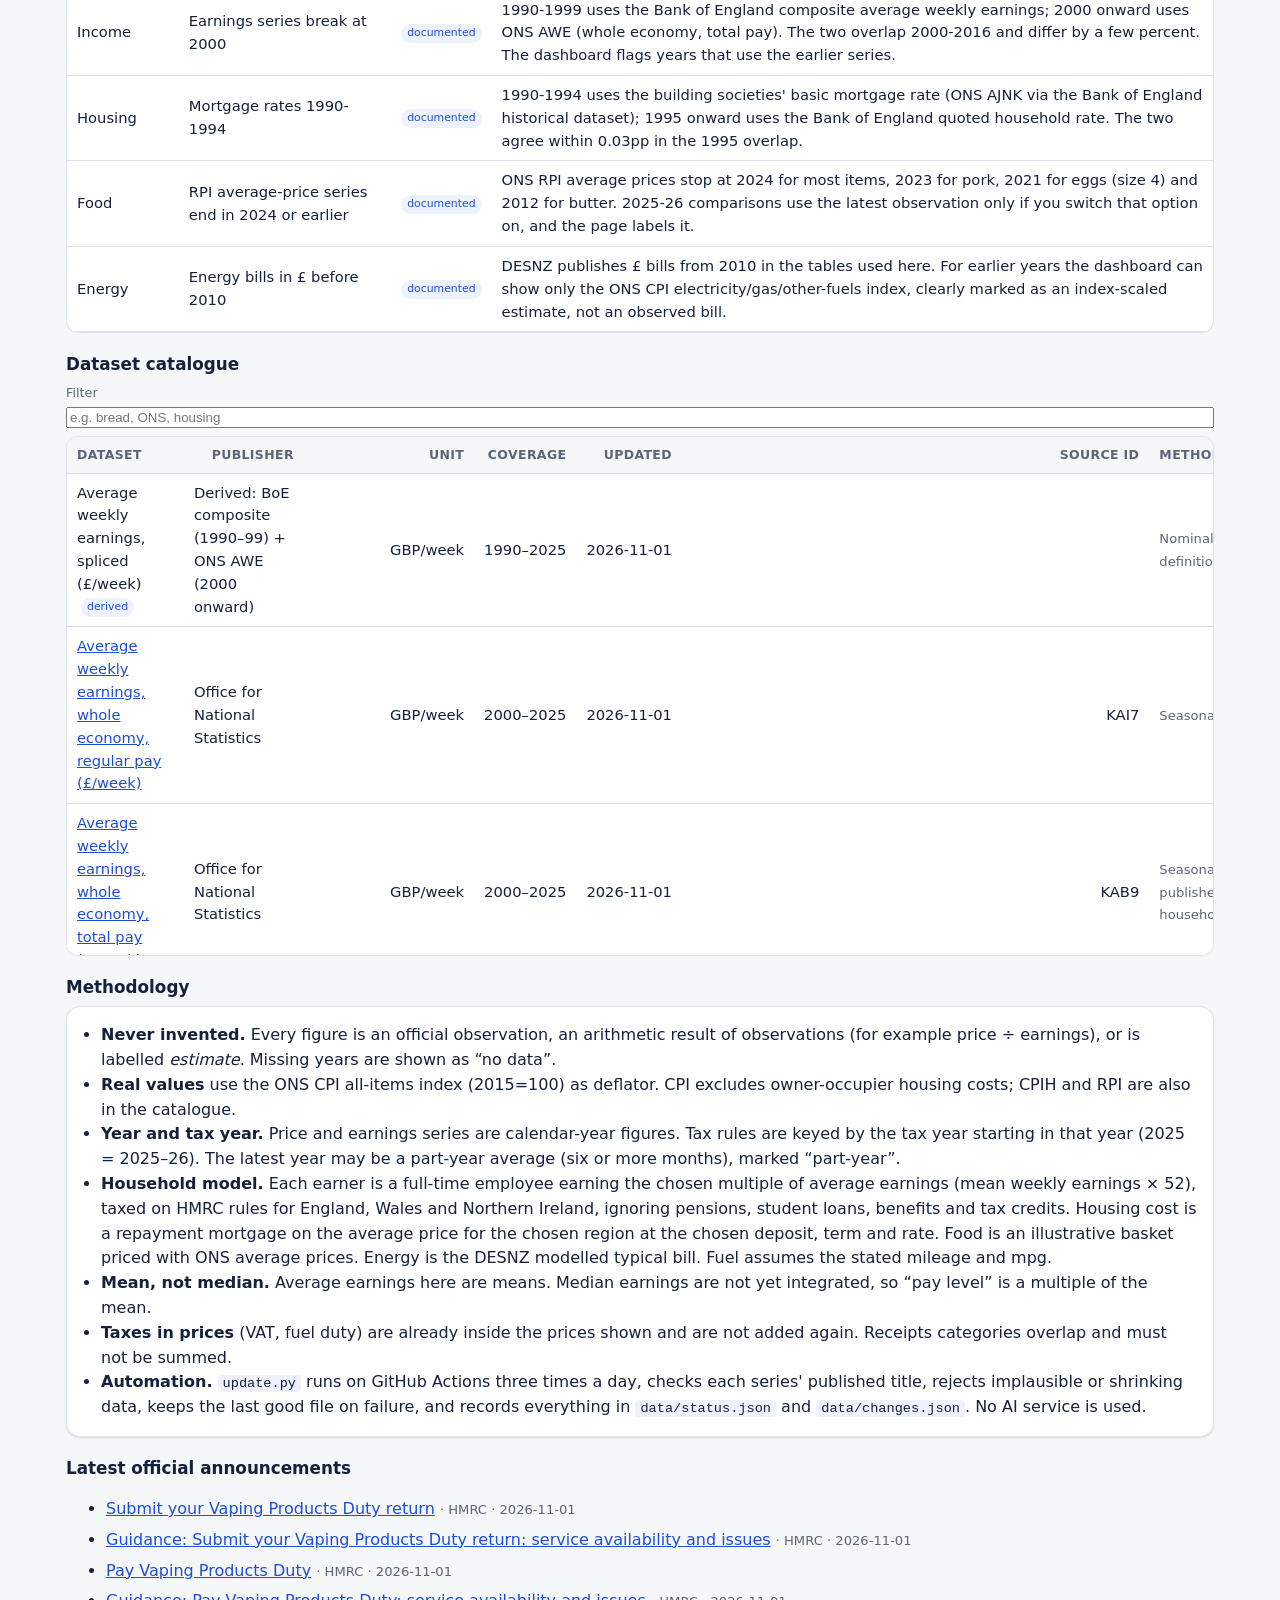
==== commit a5c8606c: "Add plain-language Quick answer section (own salary, shareable link, real-terms tax/cost summary) Co" ====
--- a/index.html
+++ b/index.html
@@ -13,7 +13,7 @@
     <h1>UK Cost of Living Watch</h1>
     <p class="sub">How have wages, tax, housing, food, energy and fuel changed for ordinary British households since 1990? Pick two years and compare, using official data only. Nothing is invented: gaps are shown as gaps.</p>
     <nav class="top" aria-label="Sections">
-      <a href="#compare">Compare years</a><a href="#trends">Trend explorer</a><a href="#tax">Tax</a><a href="#housing">Housing</a>
+      <a href="#quick">Quick answer</a><a href="#compare">Detailed comparison</a><a href="#trends">Trend explorer</a><a href="#tax">Tax</a><a href="#housing">Housing</a>
       <a href="#food">Food</a><a href="#energy">Energy</a><a href="#transport">Transport</a><a href="#government">Government</a>
       <a href="#corporate">Corporate</a><a href="#data">Data &amp; gaps</a>
     </nav>
@@ -24,8 +24,34 @@
   <noscript><div class="notice bad">This dashboard needs JavaScript to draw charts and run the comparison.</div></noscript>
   <div id="loaderror" class="notice bad" hidden></div>
 
+  <section id="quick">
+    <h2>Am I paying more tax, and is life costing more?</h2>
+    <p class="lead">Enter a salary and pick an earlier year. We show someone in the <em>same position relative to average pay</em> back then, and compare tax and everyday costs in today's money. Official data only; gaps are shown, not guessed.</p>
+    <div class="panel">
+      <div class="controls">
+        <label>Your gross salary per year (£)<input type="number" id="qSalary" min="5000" max="500000" step="500" value="35000" inputmode="numeric"></label>
+        <label>Compare with year<select id="qFrom"></select></label>
+        <label>…and year<select id="qTo"></select></label>
+        <label>Earners in household<select id="qEarners"><option value="1">One</option><option value="2">Two (each on this salary)</option></select></label>
+        <label>Where you live<select id="qRegion"></select></label>
+      </div>
+      <p class="small" style="margin:8px 0 0">The salary is for the later year. For the earlier year we use the same multiple of average earnings (e.g. 1.2× average), so you compare like with like rather than the same cash sum. <button type="button" id="qCopy" style="min-height:30px;padding:3px 10px;font-size:.8rem">Copy link to this result</button> <span id="qCopied" class="small"></span></p>
+    </div>
+    <div id="qHeadline" class="panel" style="margin-top:14px"></div>
+    <div id="qCards" class="grid" style="margin-top:14px"></div>
+    <div id="qNotes"></div>
+    <details class="adv"><summary>What do these terms mean?</summary>
+      <ul class="small" style="line-height:1.6">
+        <li><b>In today's money / real terms:</b> older amounts are scaled up by official consumer-price inflation (ONS CPI), so £1 then and now buy the same. If a figure is up in real terms, it grew faster than prices.</li>
+        <li><b>Income tax + NI:</b> tax and employee National Insurance on pay, calculated from HMRC's rates for each year. Not included: VAT, fuel duty, Council Tax and other taxes.</li>
+        <li><b>Everyday costs:</b> a fixed illustrative weekly food shop, typical gas and electricity bill and petrol for a typical year's driving.</li>
+        <li><b>Housing:</b> repayments on a mortgage for the average home in your region (10% deposit, 25 years, standard variable rate), not rent.</li>
+        <li><b>Part-year / latest / estimate:</b> the latest year may have only part-year data, or a series may end earlier; each such figure is labelled.</li>
+      </ul></details>
+  </section>
+
   <section id="compare">
-    <h2>Compare a household in two years</h2>
+    <h2>Detailed comparison: a household in two years</h2>
     <p class="lead">A full-time employee (or two) earning a chosen multiple of average earnings, who buys the average home in the chosen region, does a weekly shop, heats the home and runs a petrol car. Tax and National Insurance are calculated from the real HMRC rules for each tax year.</p>
     <div class="panel">
       <div class="controls">
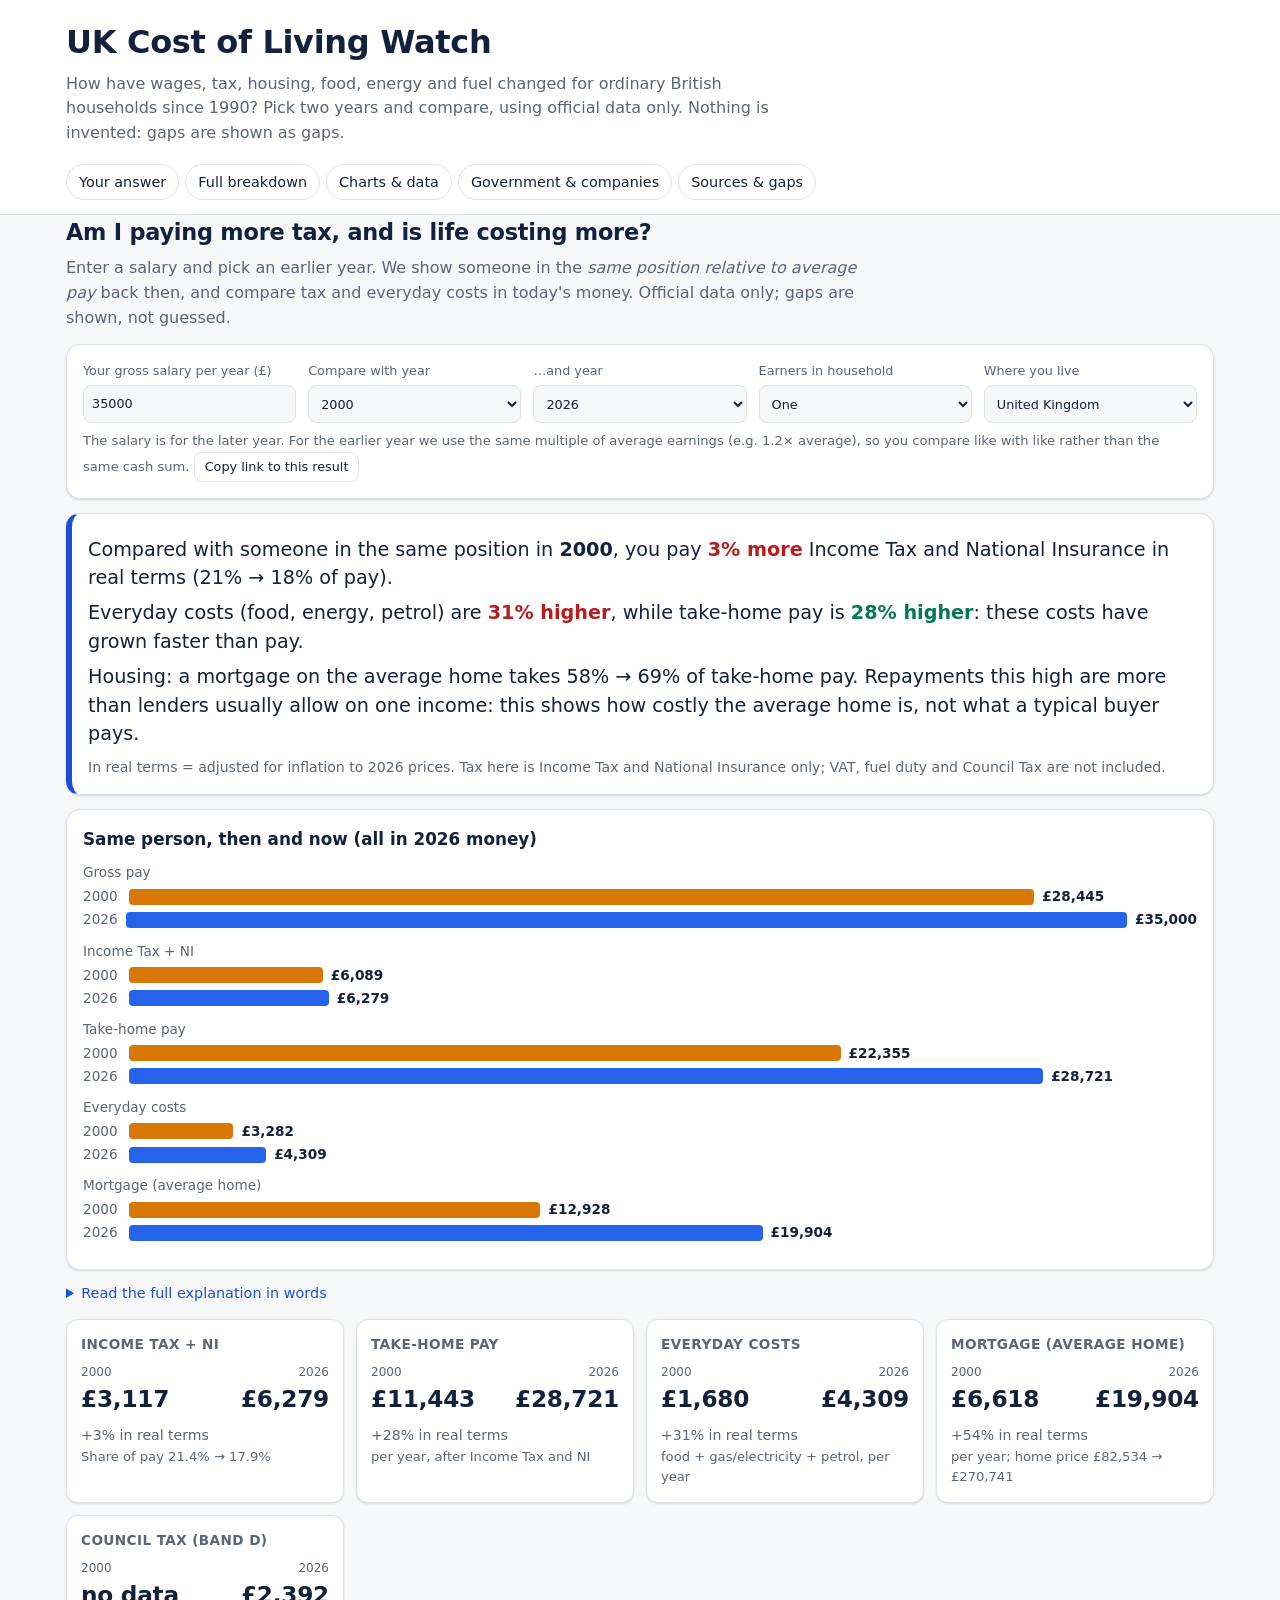
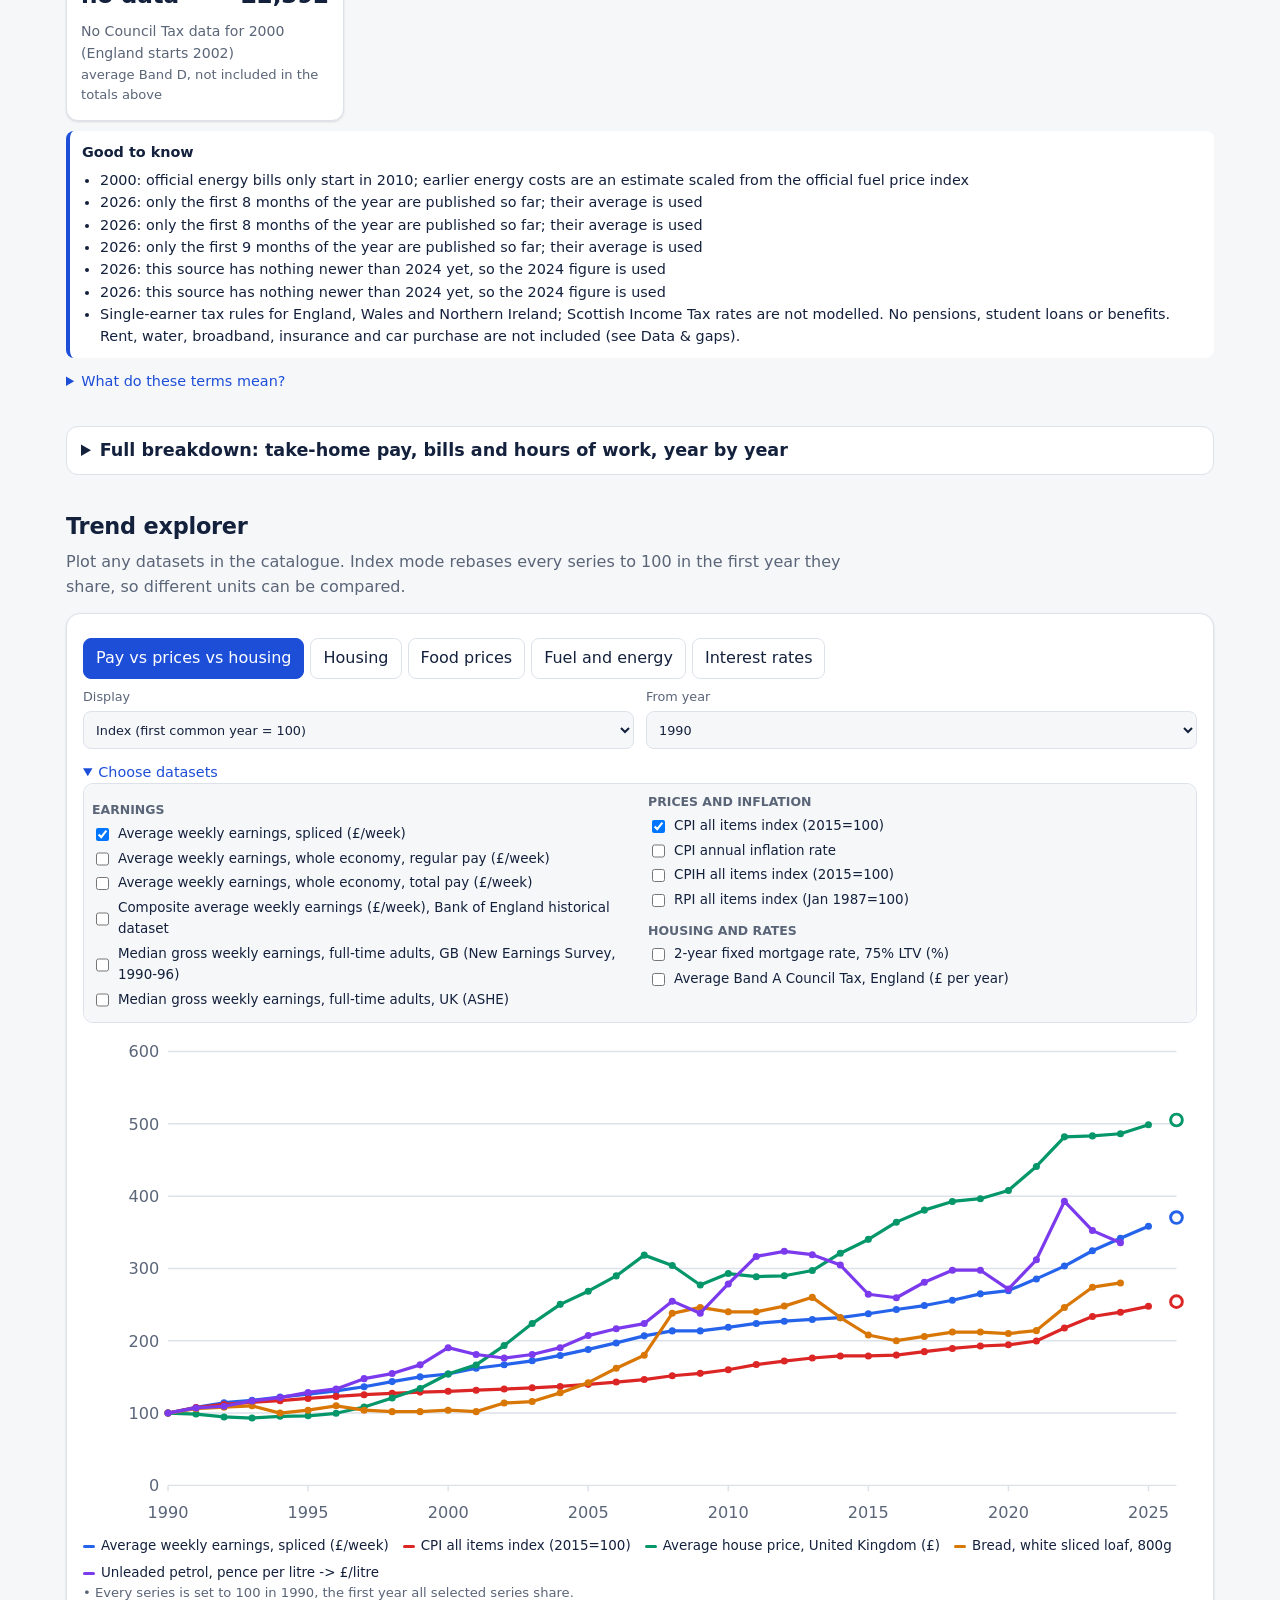
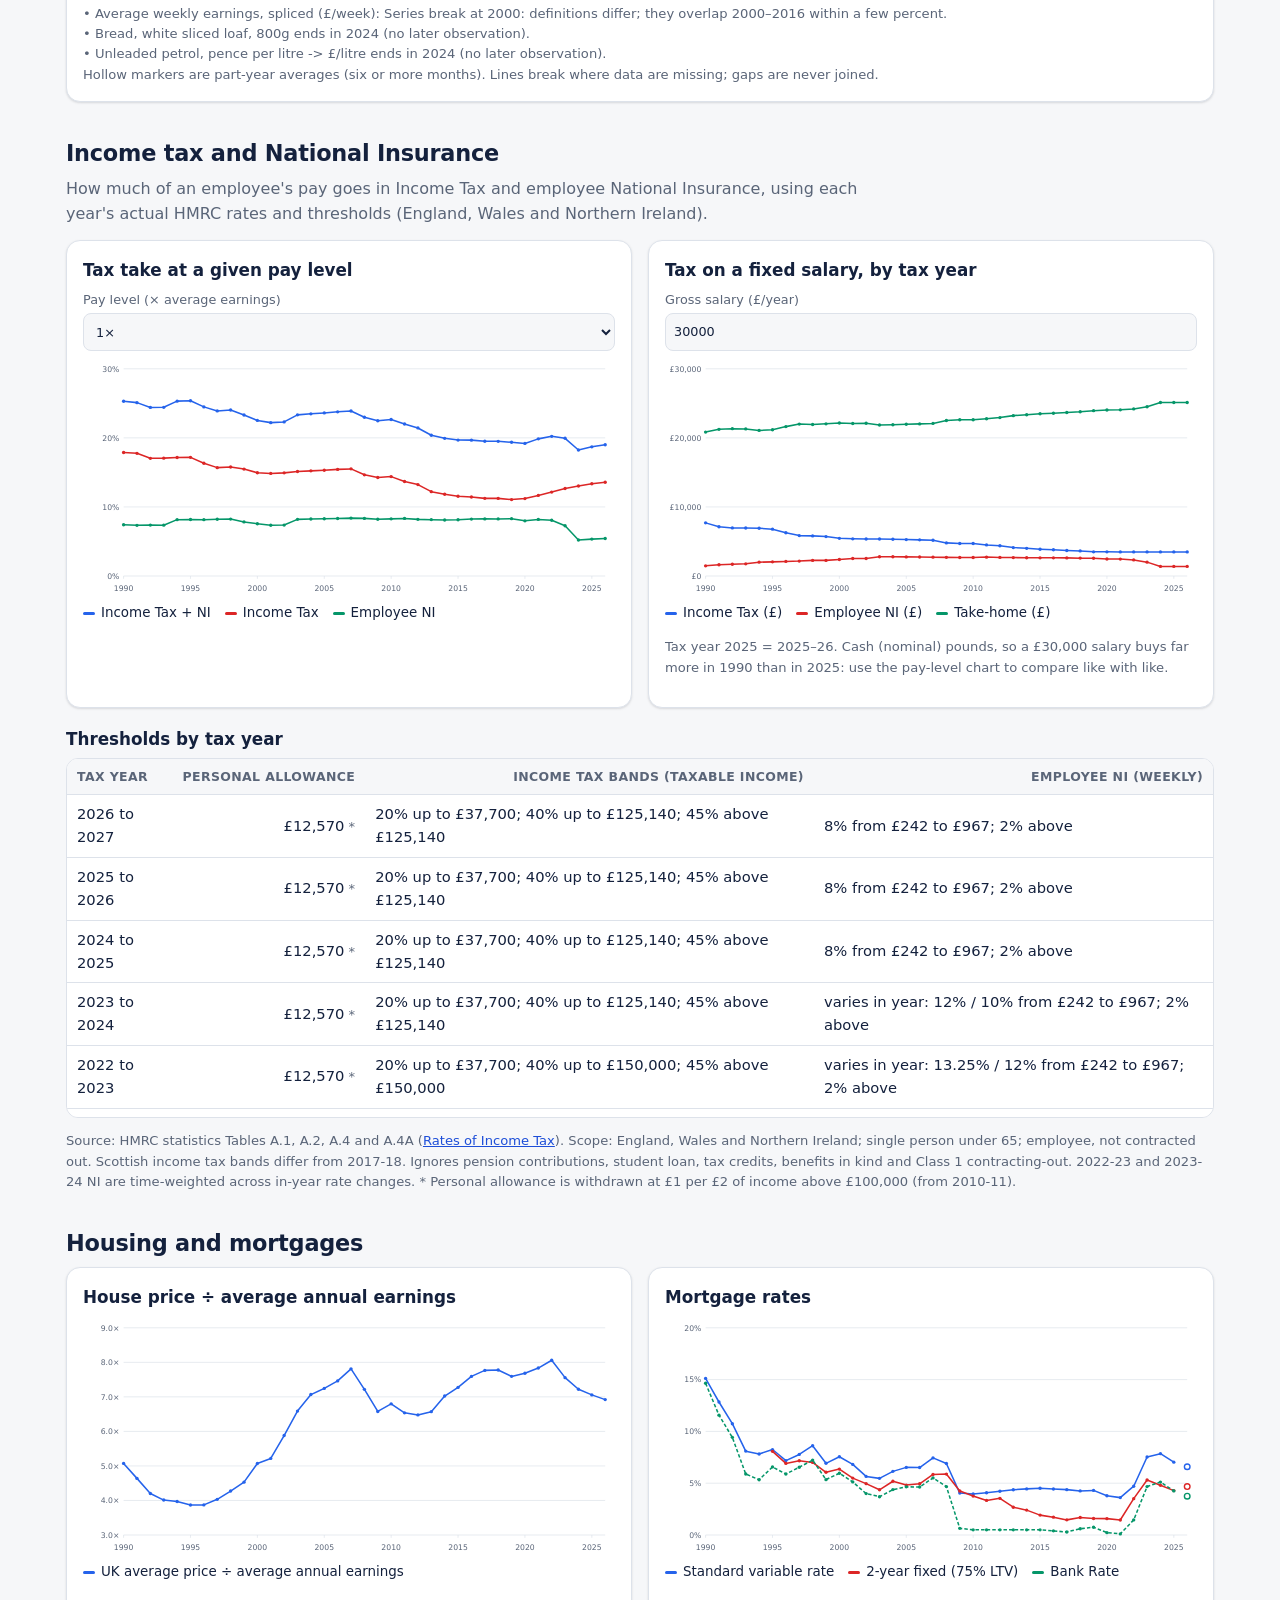
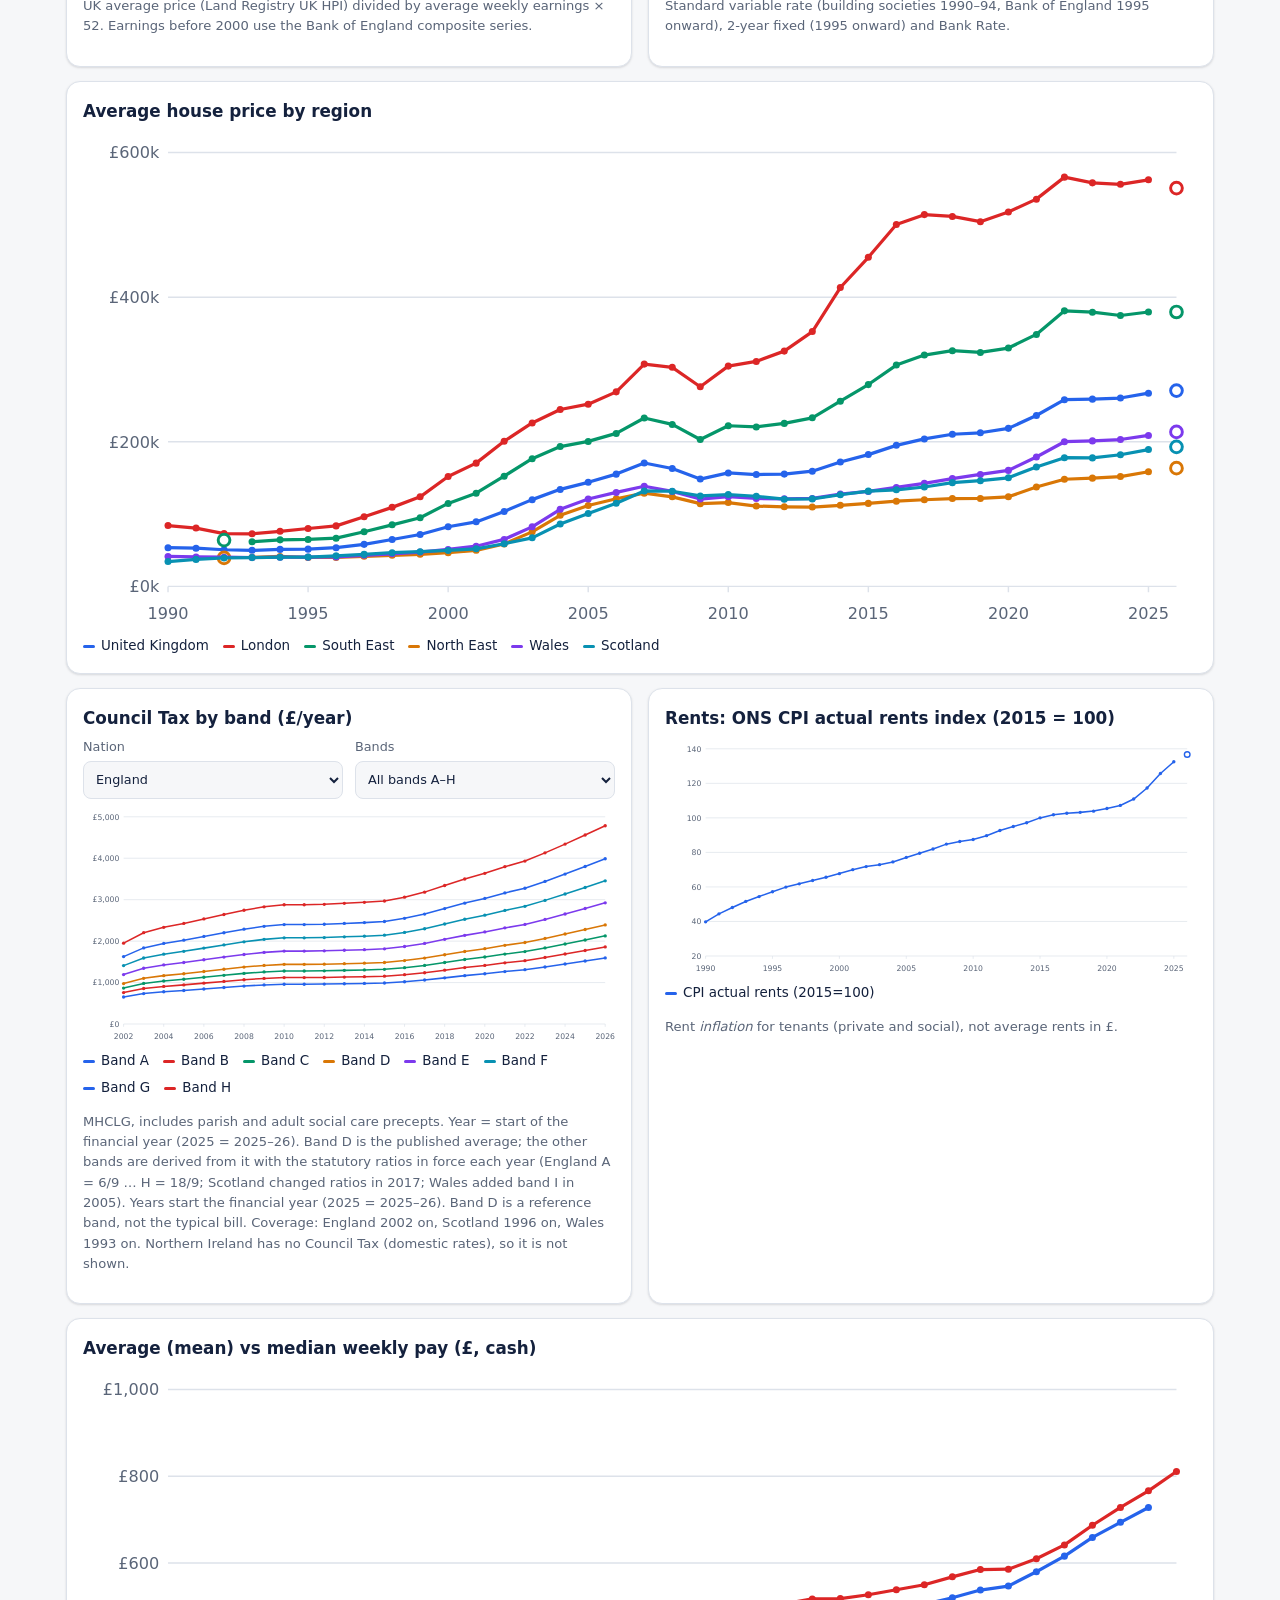
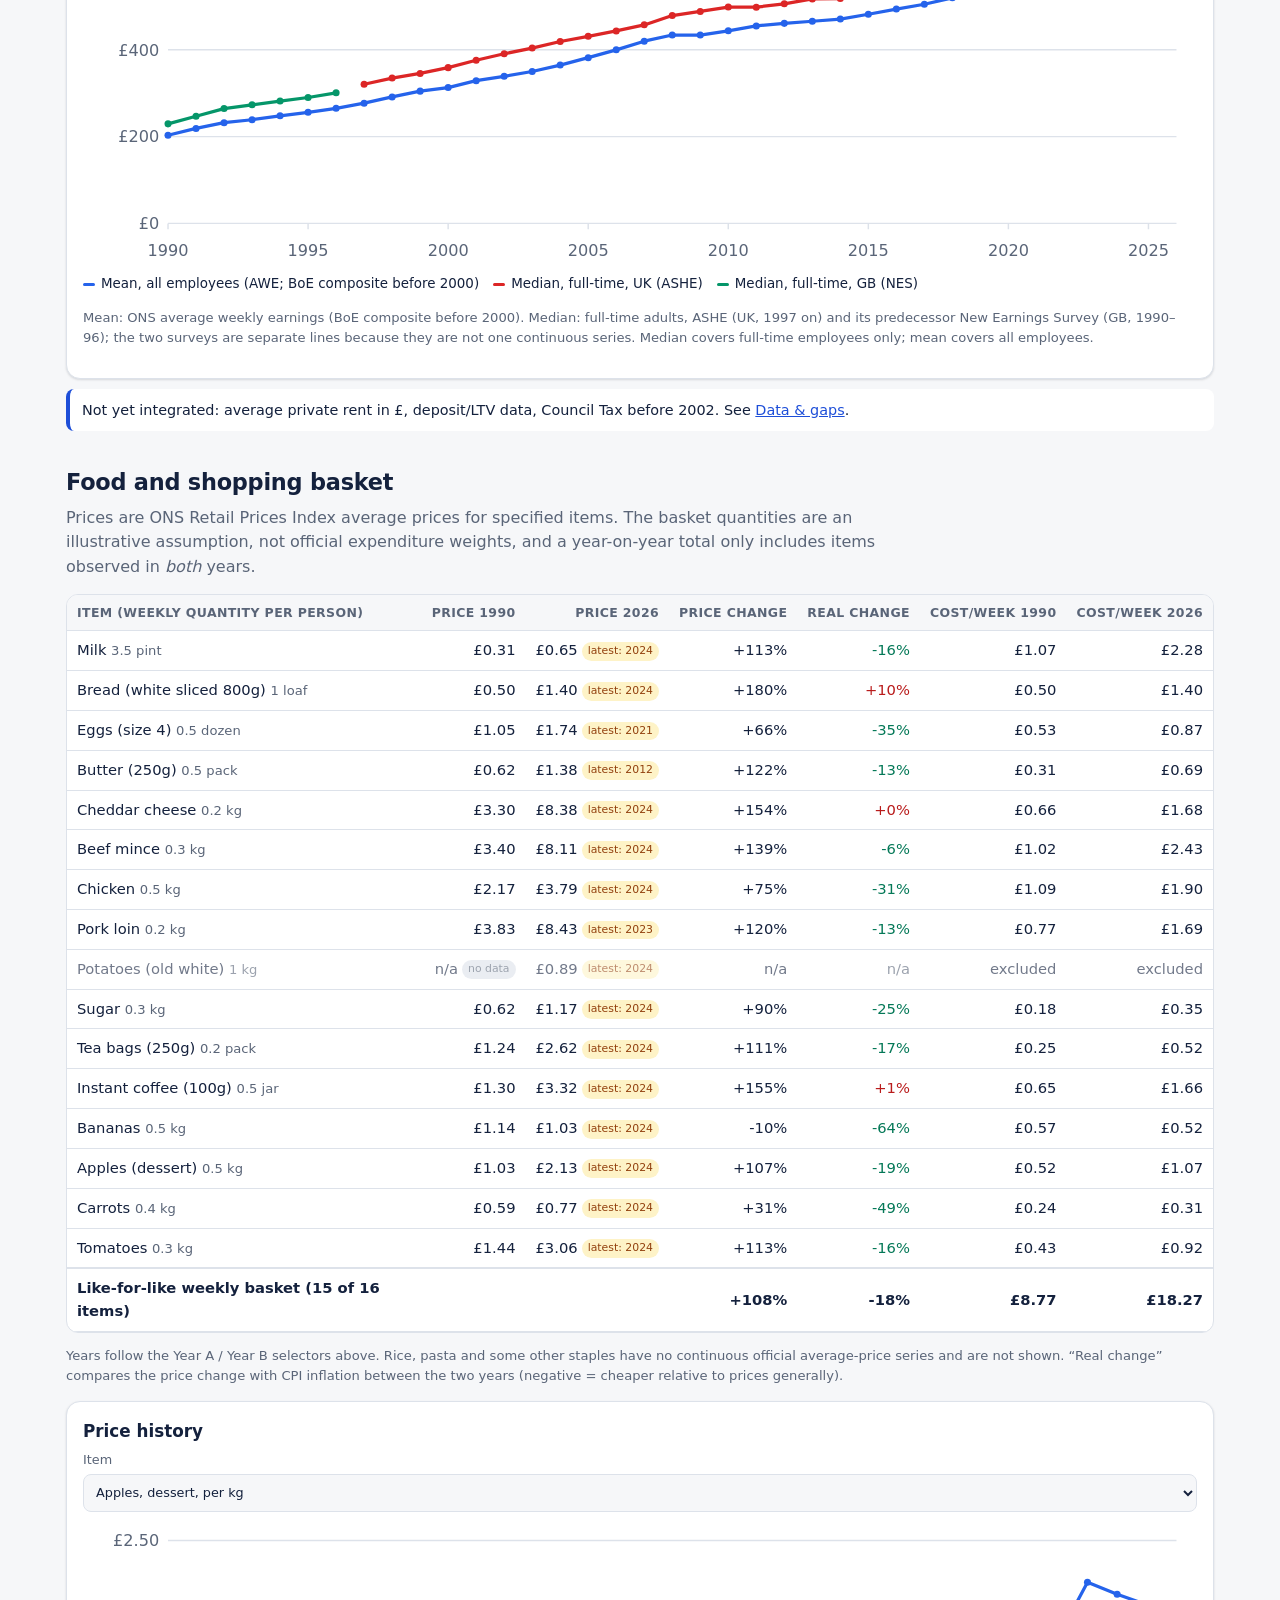
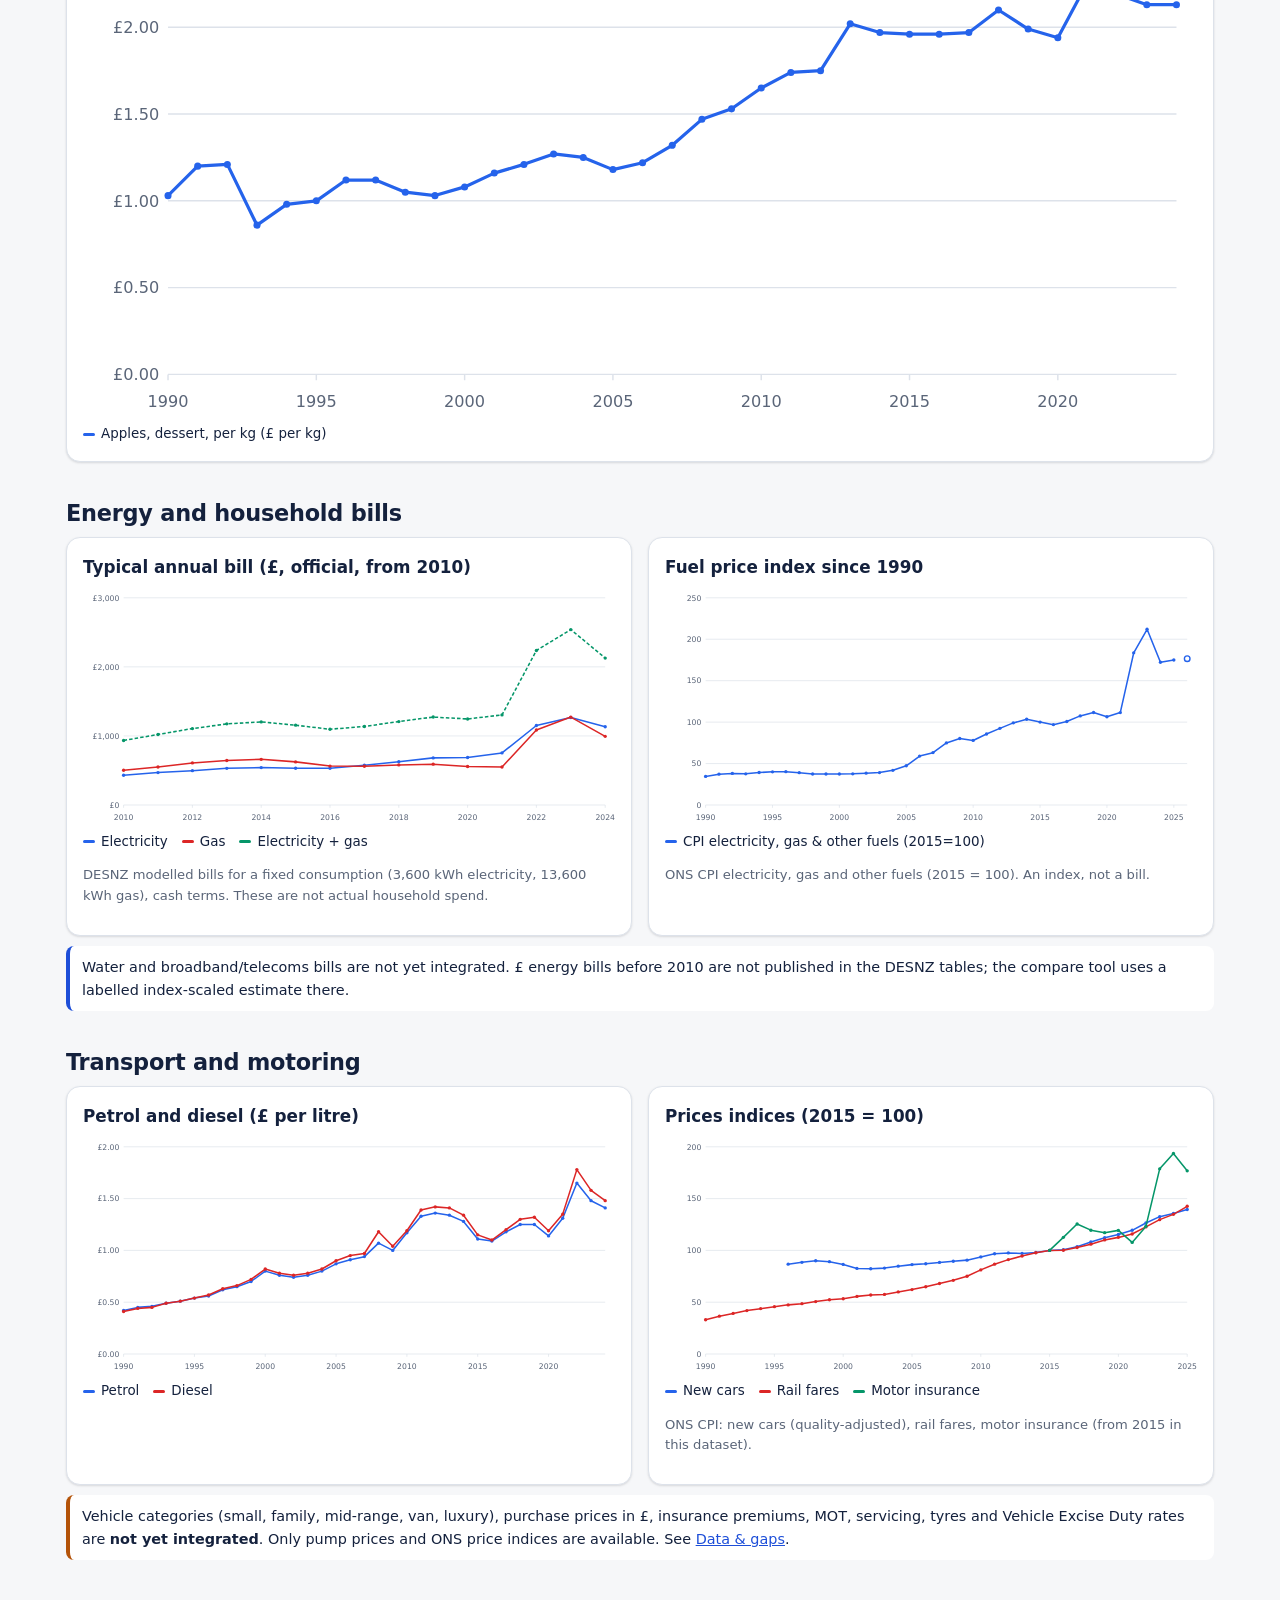
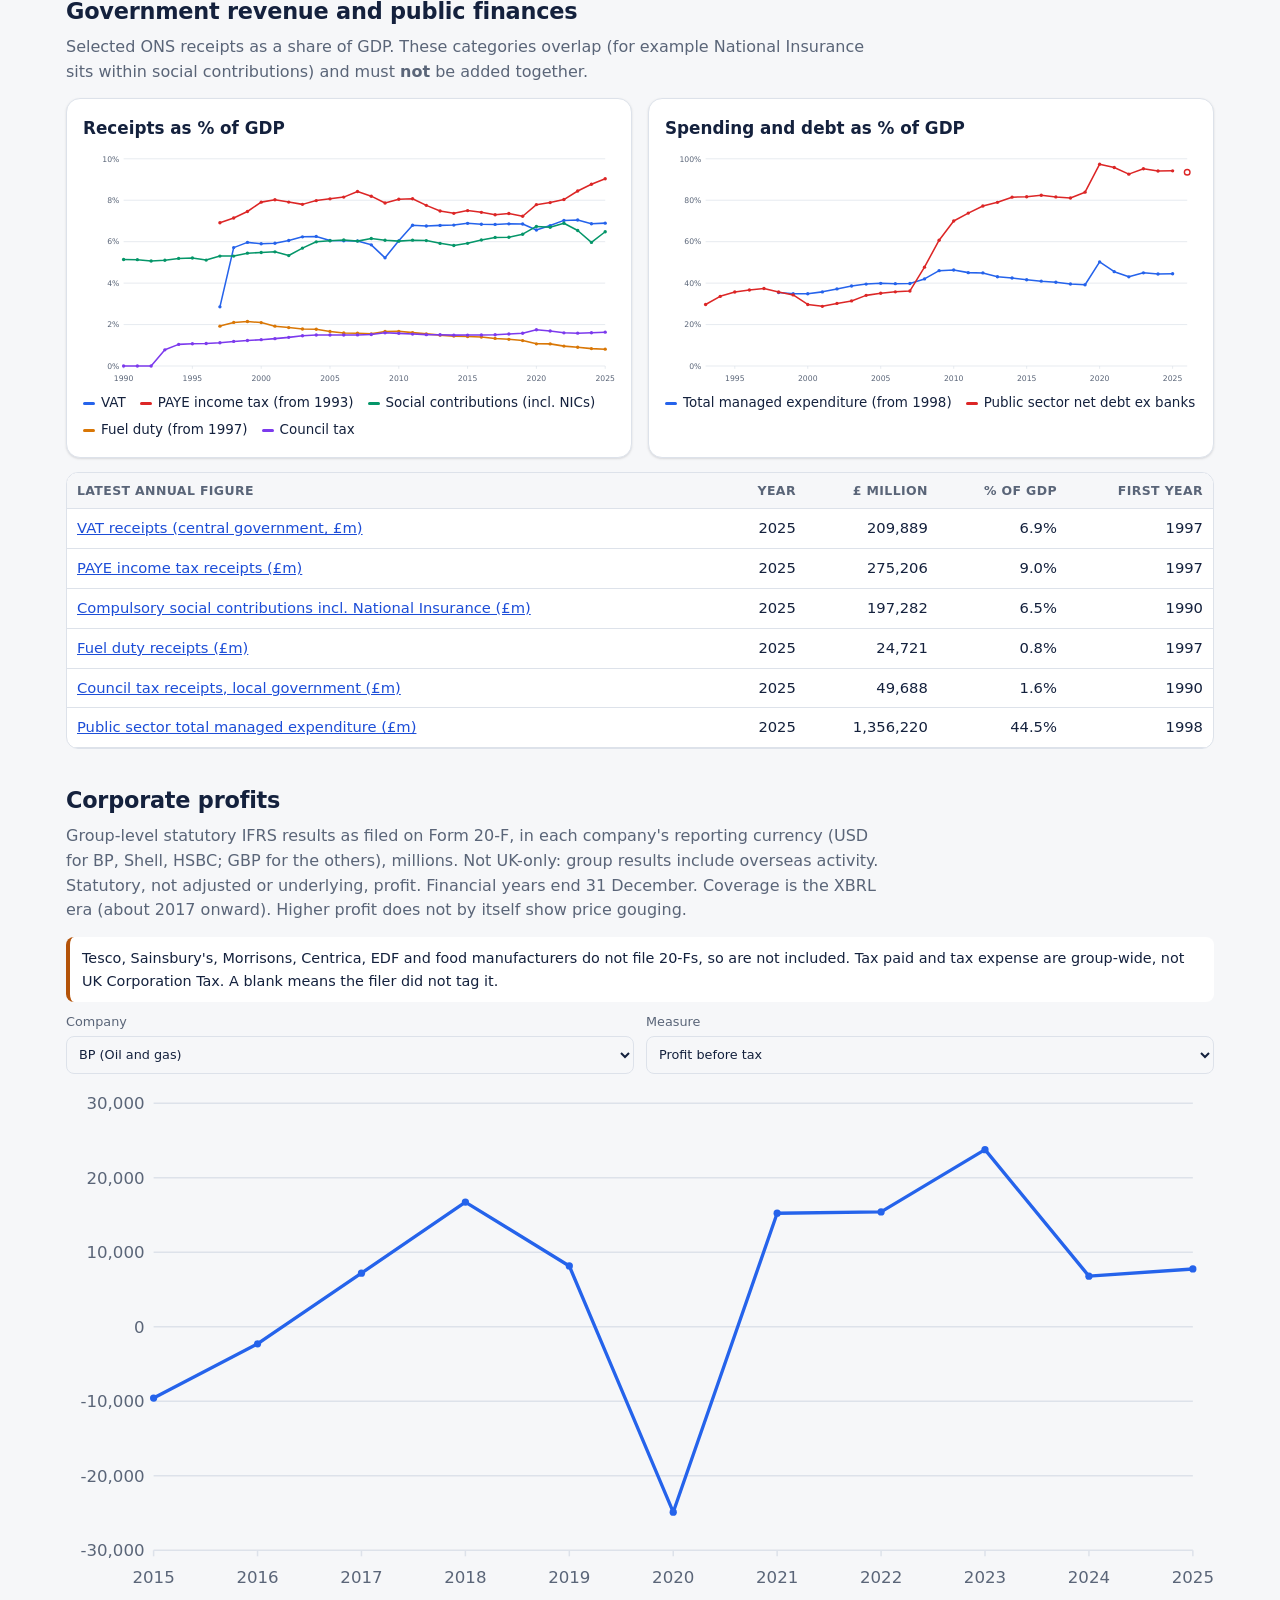
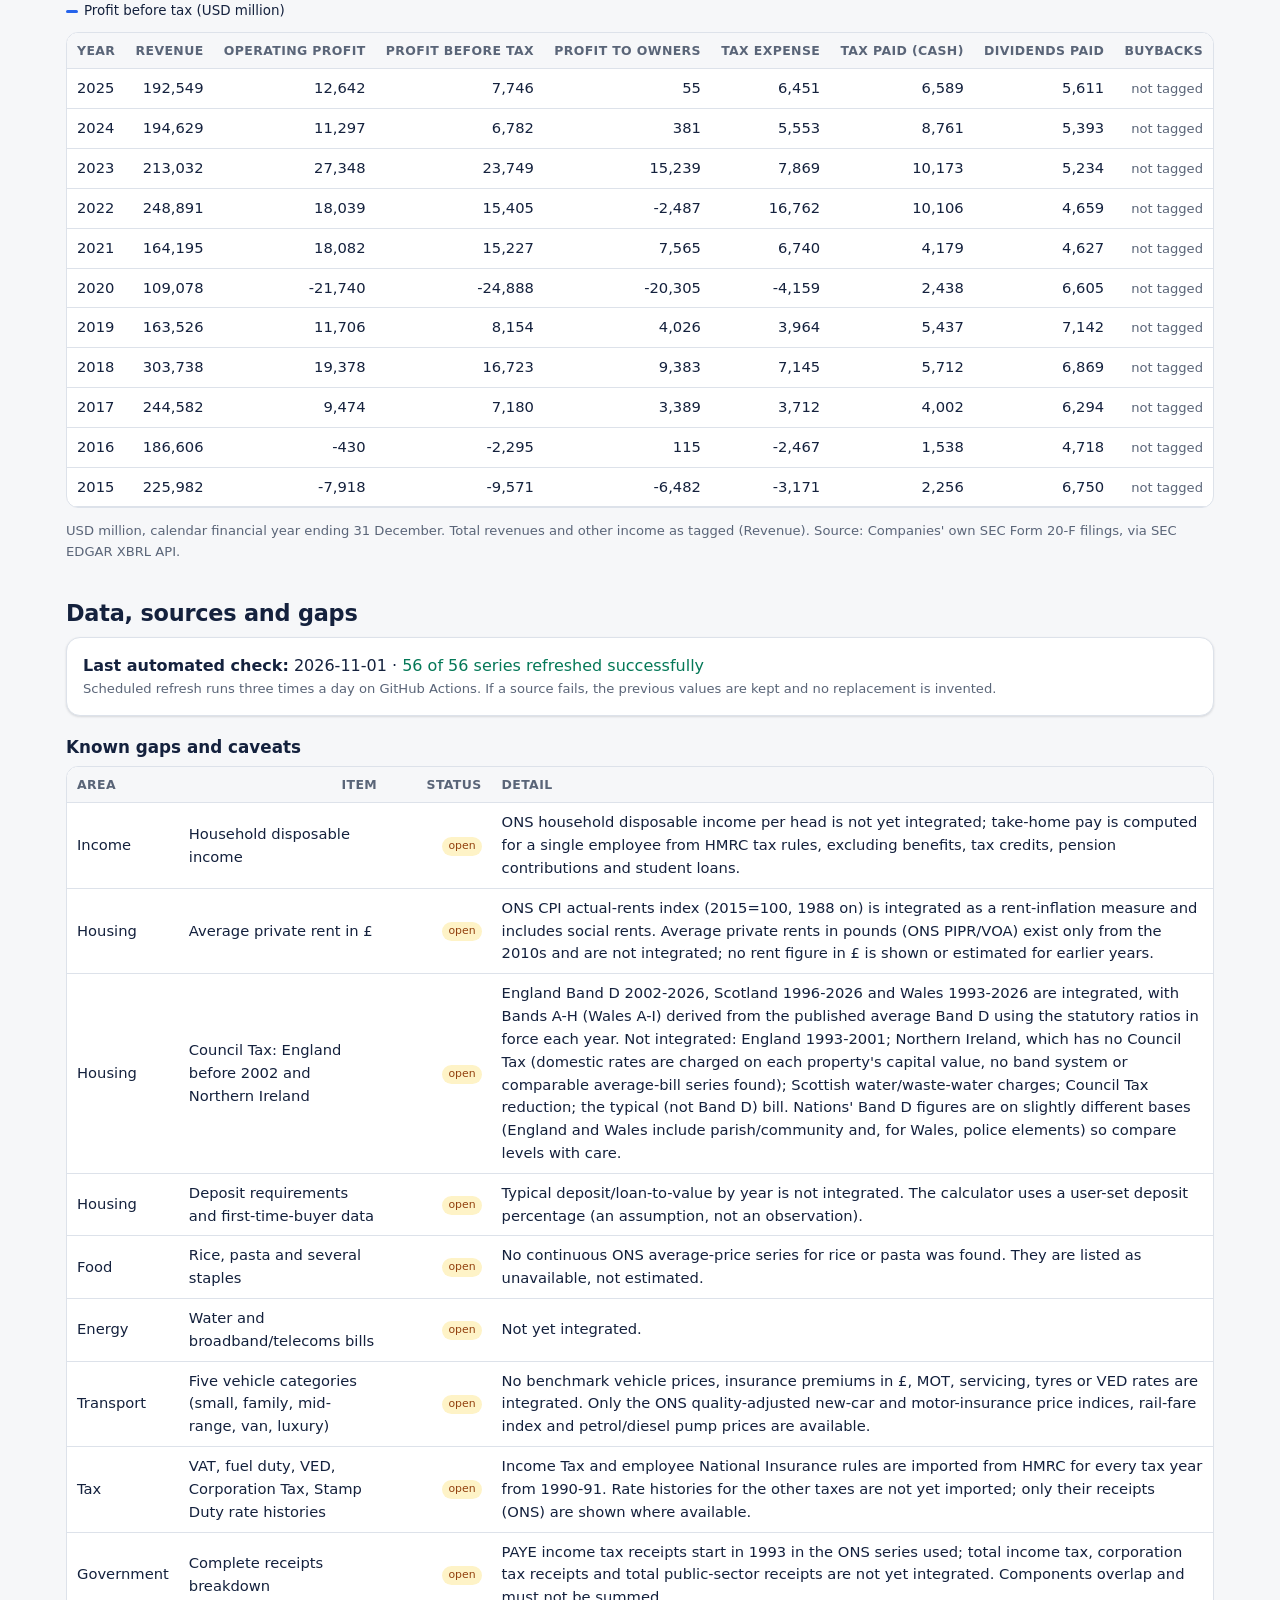
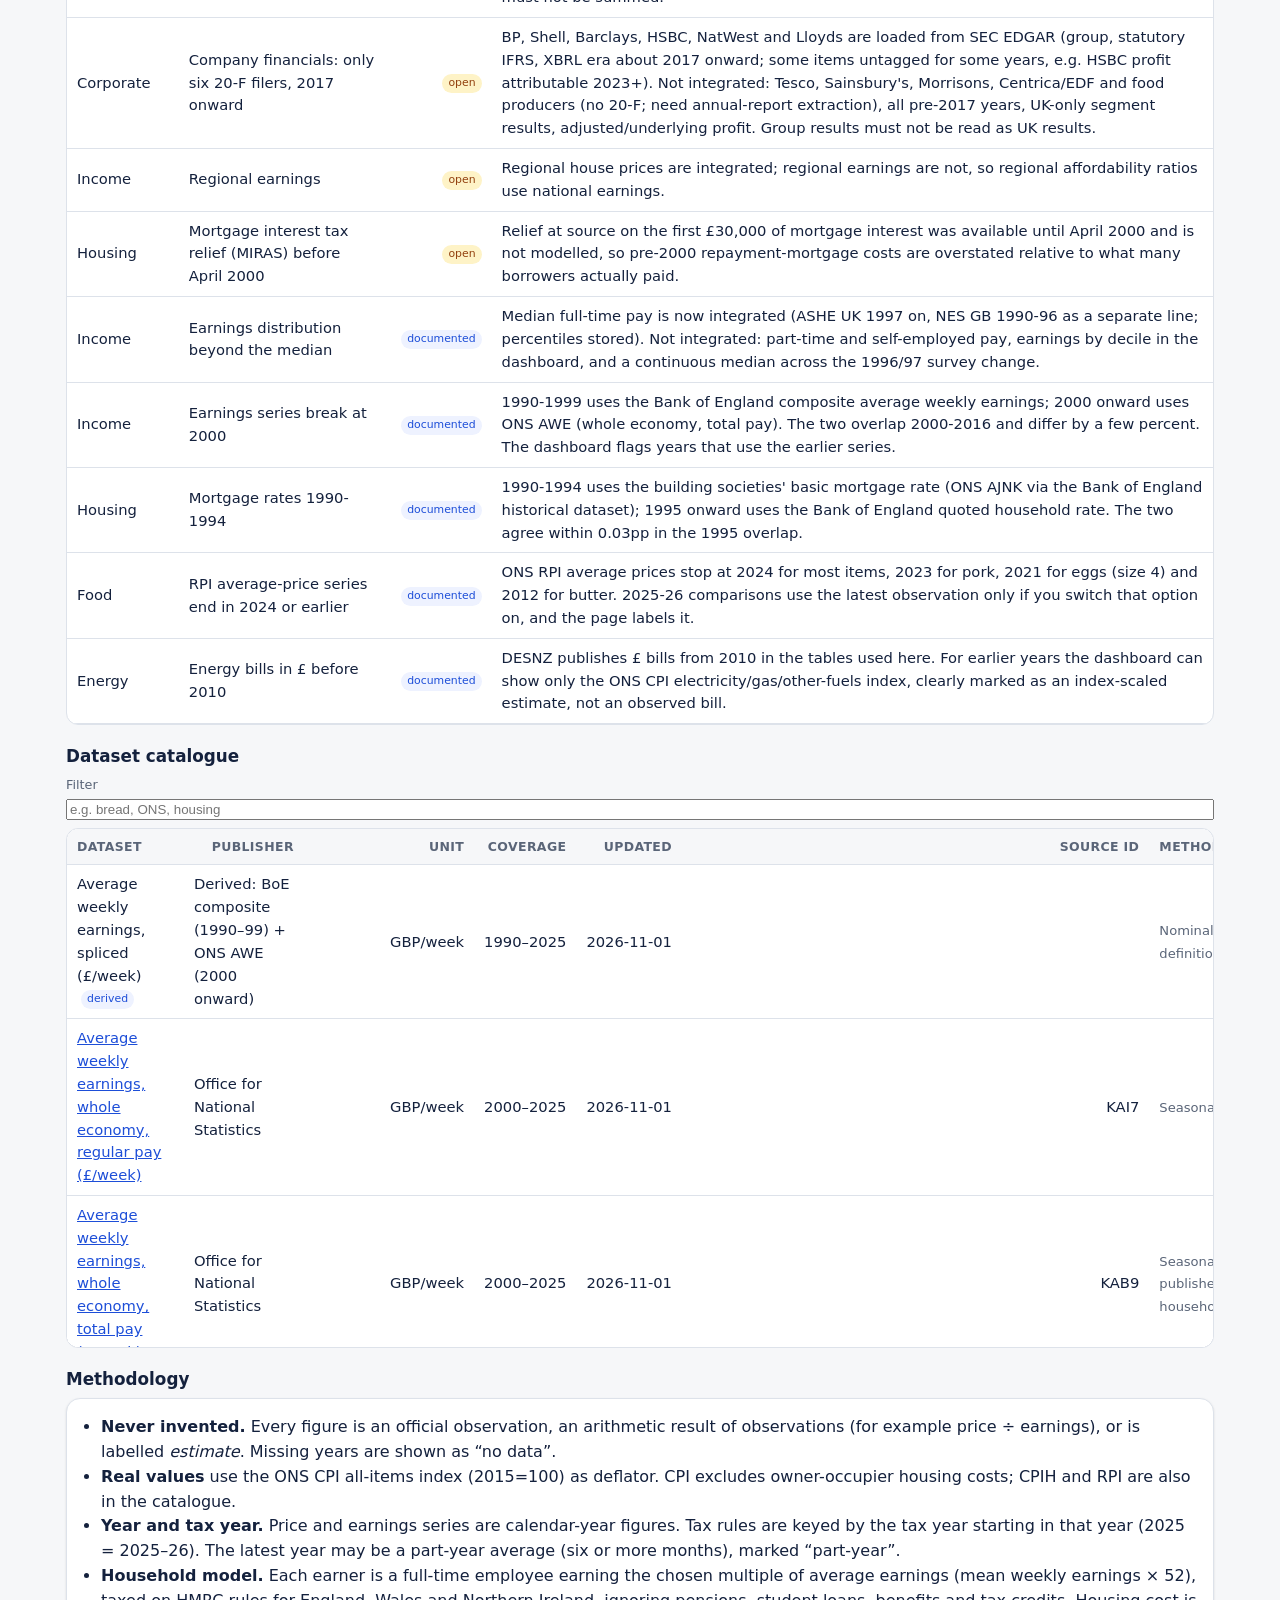
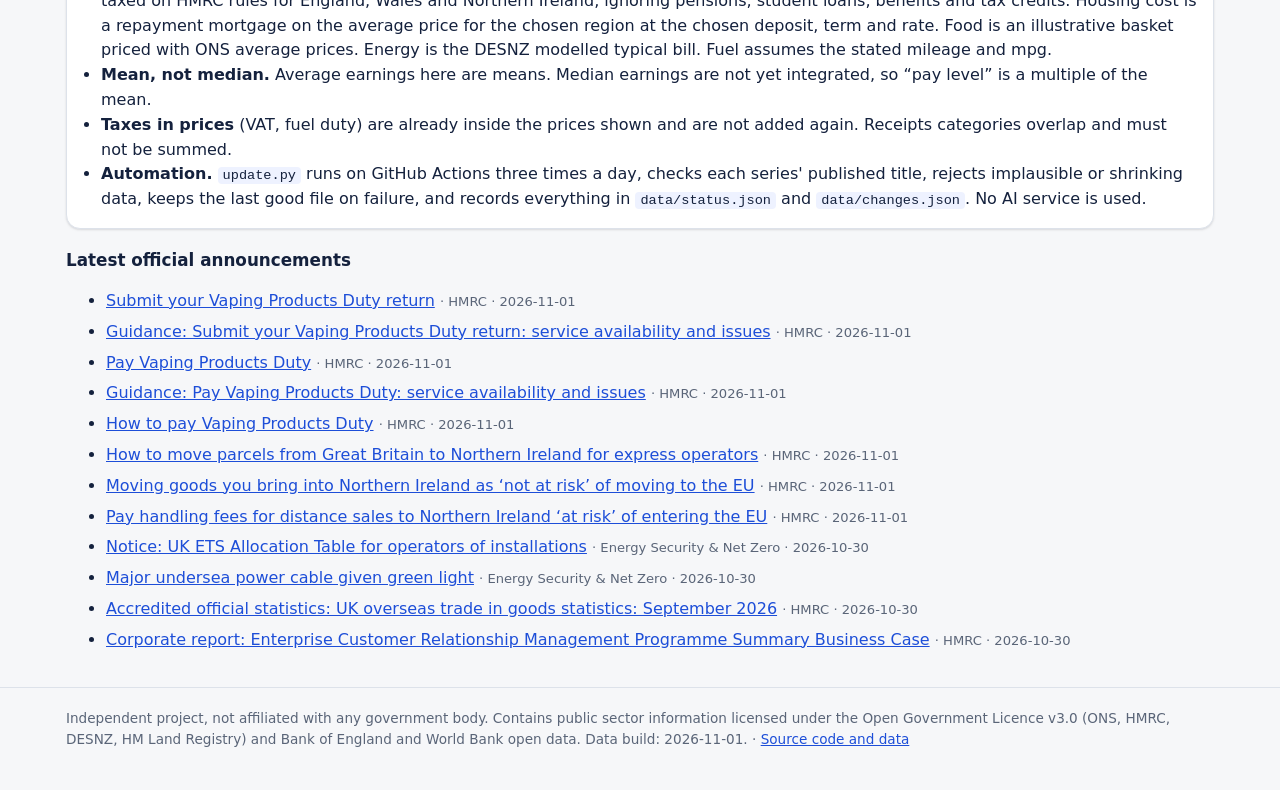
==== commit 6742cad7: "Quick answer: two-line verdict, then-vs-now bars, collapsed breakdown, shorter nav, plain-language n" ====
--- a/index.html
+++ b/index.html
@@ -12,11 +12,7 @@
   <div class="wrap">
     <h1>UK Cost of Living Watch</h1>
     <p class="sub">How have wages, tax, housing, food, energy and fuel changed for ordinary British households since 1990? Pick two years and compare, using official data only. Nothing is invented: gaps are shown as gaps.</p>
-    <nav class="top" aria-label="Sections">
-      <a href="#quick">Quick answer</a><a href="#compare">Detailed comparison</a><a href="#trends">Trend explorer</a><a href="#tax">Tax</a><a href="#housing">Housing</a>
-      <a href="#food">Food</a><a href="#energy">Energy</a><a href="#transport">Transport</a><a href="#government">Government</a>
-      <a href="#corporate">Corporate</a><a href="#data">Data &amp; gaps</a>
-    </nav>
+    <nav class="top" aria-label="Sections"><a href="#quick">Your answer</a><a href="#compare">Full breakdown</a><a href="#trends">Charts &amp; data</a><a href="#government">Government &amp; companies</a><a href="#data">Sources &amp; gaps</a></nav>
   </div>
 </header>
 
@@ -37,7 +33,9 @@
       </div>
       <p class="small" style="margin:8px 0 0">The salary is for the later year. For the earlier year we use the same multiple of average earnings (e.g. 1.2× average), so you compare like with like rather than the same cash sum. <button type="button" id="qCopy" style="min-height:30px;padding:3px 10px;font-size:.8rem">Copy link to this result</button> <span id="qCopied" class="small"></span></p>
     </div>
-    <div id="qHeadline" class="panel" style="margin-top:14px"></div>
+    <div id="qBig" class="panel big" style="margin-top:14px" aria-live="polite"></div>
+    <div class="panel" style="margin-top:14px"><h3>Same person, then and now (all in <span id="qBarsYear"></span> money)</h3><div id="qBars"></div></div>
+    <details class="adv" style="margin-top:12px"><summary>Read the full explanation in words</summary><div id="qHeadline" class="panel" style="margin-top:8px"></div></details>
     <div id="qCards" class="grid" style="margin-top:14px"></div>
     <div id="qNotes"></div>
     <details class="adv"><summary>What do these terms mean?</summary>
@@ -51,7 +49,8 @@
   </section>
 
   <section id="compare">
-    <h2>Detailed comparison: a household in two years</h2>
+    <details id="compareDetails"><summary class="bigsum">Full breakdown: take-home pay, bills and hours of work, year by year</summary>
+    <h2 style="margin-top:12px">Detailed comparison: a household in two years</h2>
     <p class="lead">A full-time employee (or two) earning a chosen multiple of average earnings, who buys the average home in the chosen region, does a weekly shop, heats the home and runs a petrol car. Tax and National Insurance are calculated from the real HMRC rules for each tax year.</p>
     <div class="panel">
       <div class="controls">
@@ -86,6 +85,7 @@
     <h3 style="margin-top:22px">How many hours of work does it take to buy…?</h3>
     <p class="small">Hours of take-home pay at the chosen pay level. Prices are ONS RPI average prices, DESNZ bills and Land Registry/BoE-based mortgage costs.</p>
     <div class="tablewrap"><table id="hours"></table></div>
+    </details>
   </section>
 
   <section id="trends">
--- a/assets/style.css
+++ b/assets/style.css
@@ -72,3 +72,11 @@
 .news li{margin:6px 0}
 code{background:var(--chip);padding:1px 5px;border-radius:4px;font-size:.85em}
 @media(max-width:560px){.kpi .val{font-size:1.25rem}th,td{padding:7px 8px;font-size:.86rem}}
+
+.big{font-size:1.2rem;line-height:1.5;border-left:6px solid var(--accent)}
+.big .line{margin:6px 0}.big b.up{color:var(--bad)}.big b.down{color:var(--good)}.big .sub2{font-size:.88rem;color:var(--muted);margin-top:8px}
+.bars .brow{margin:10px 0}.bars .blabel{font-size:.85rem;color:var(--muted);margin-bottom:3px}
+.bars .bl{display:flex;align-items:center;gap:8px;margin:2px 0;font-size:.85rem}.bars .bl span.y{width:38px;color:var(--muted)}
+.bars .bar{height:16px;border-radius:4px;min-width:2px}.bars .a{background:var(--c4)}.bars .b{background:var(--c1)}
+.bars .bv{font-weight:600;white-space:nowrap}
+summary.bigsum{cursor:pointer;font-size:1.1rem;font-weight:600;padding:10px 14px;background:var(--panel);border:1px solid var(--line);border-radius:12px}
